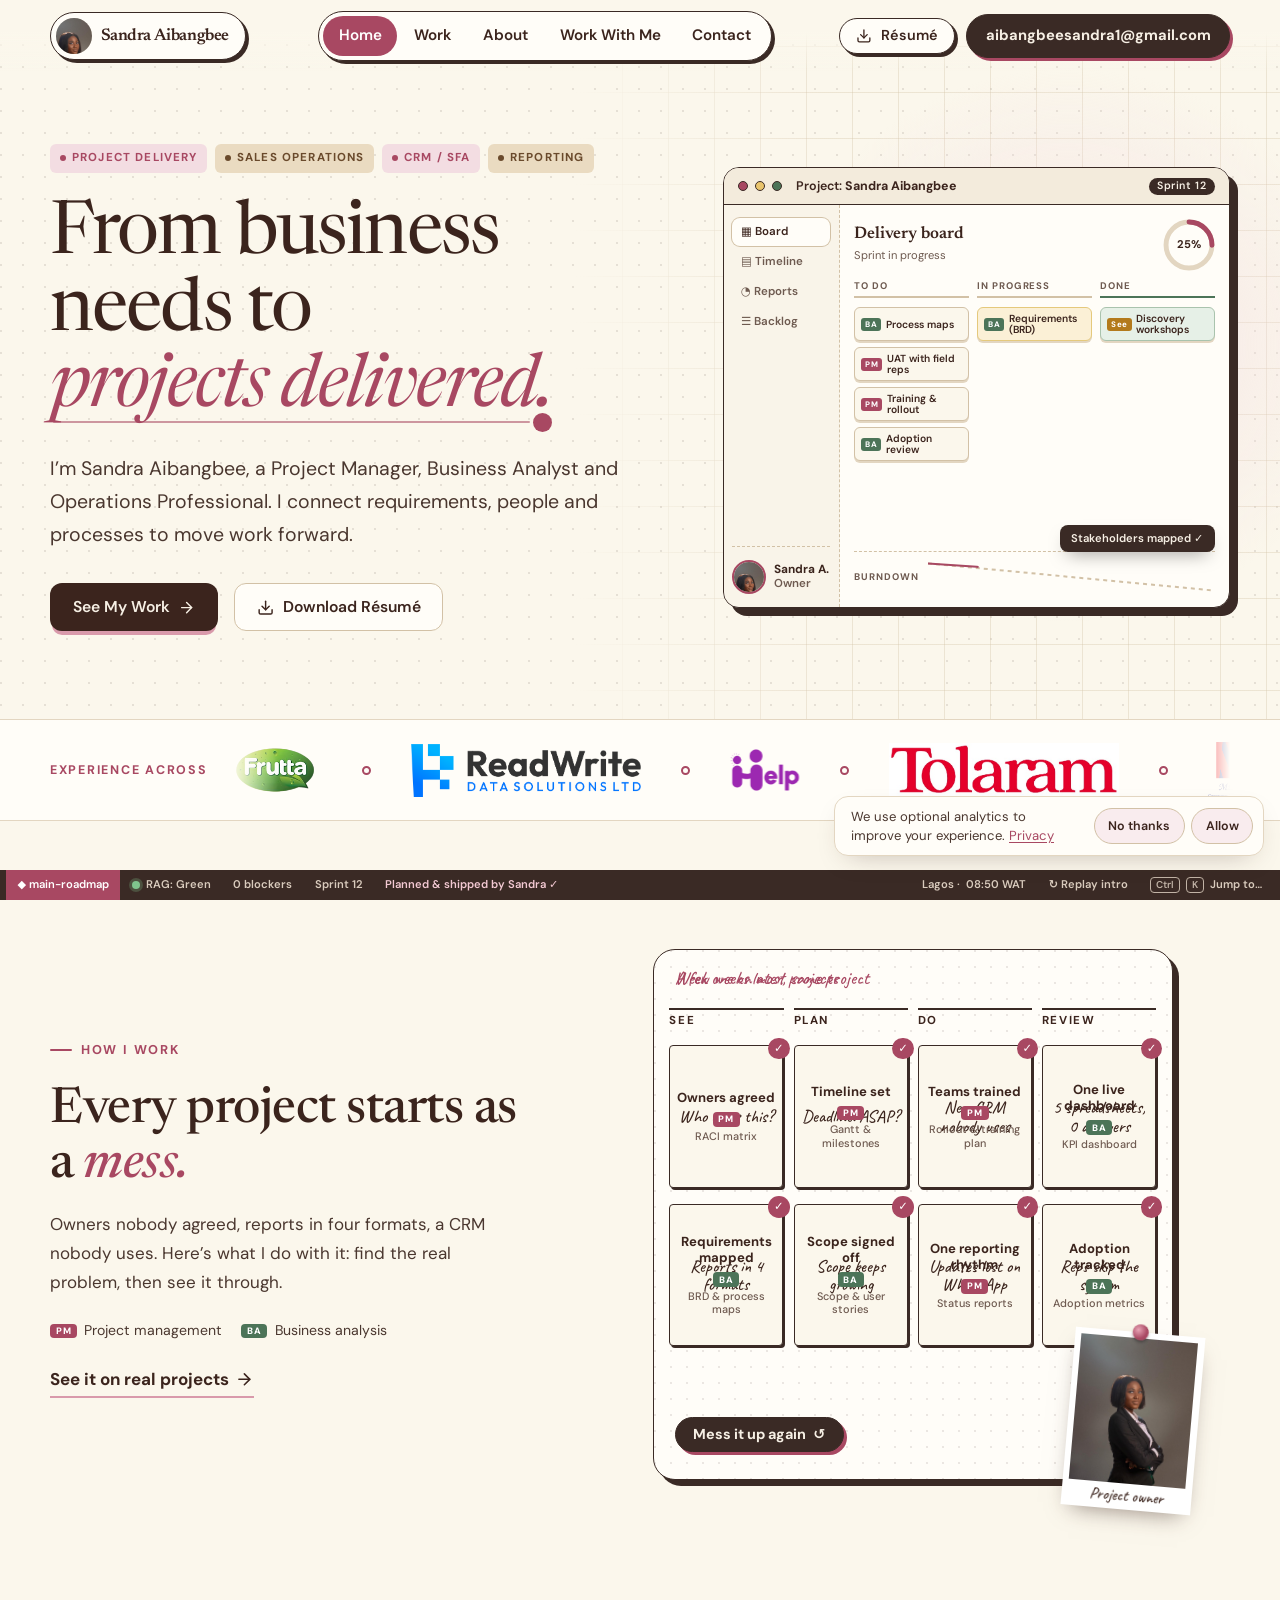
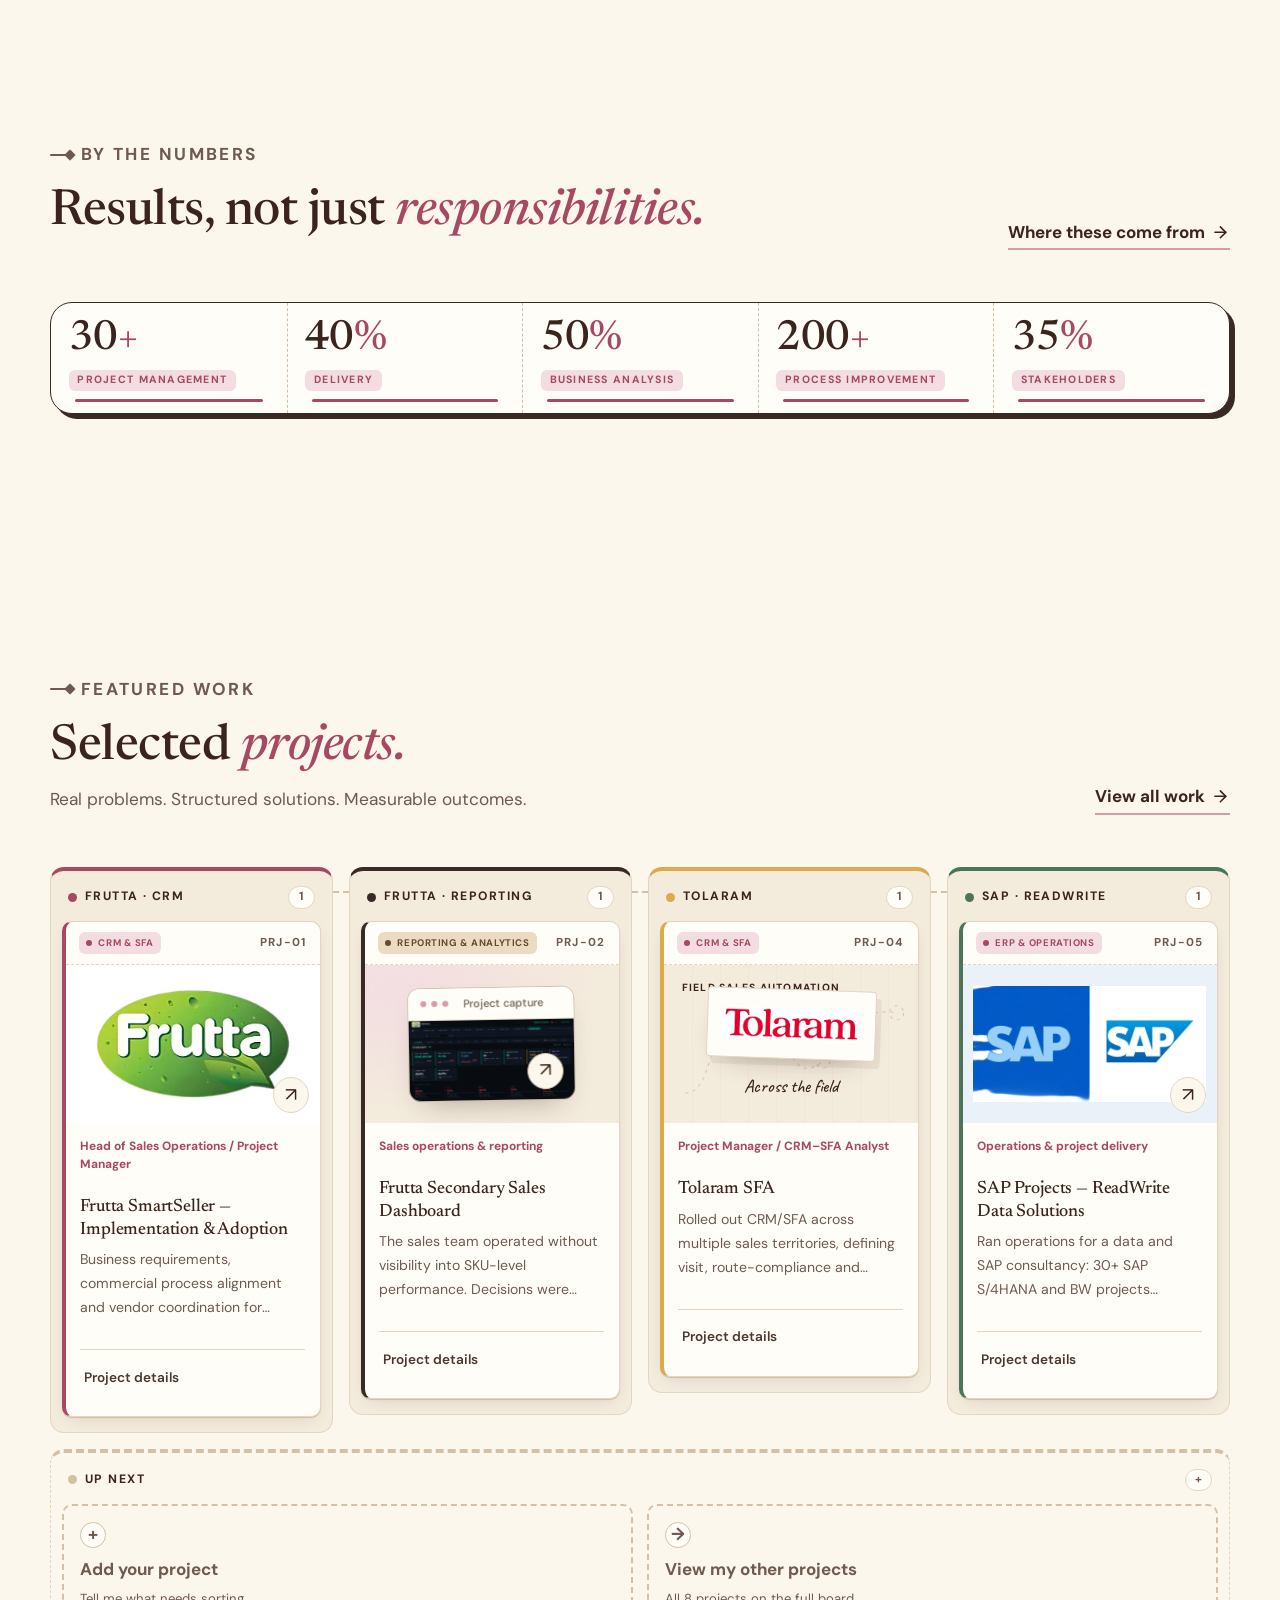
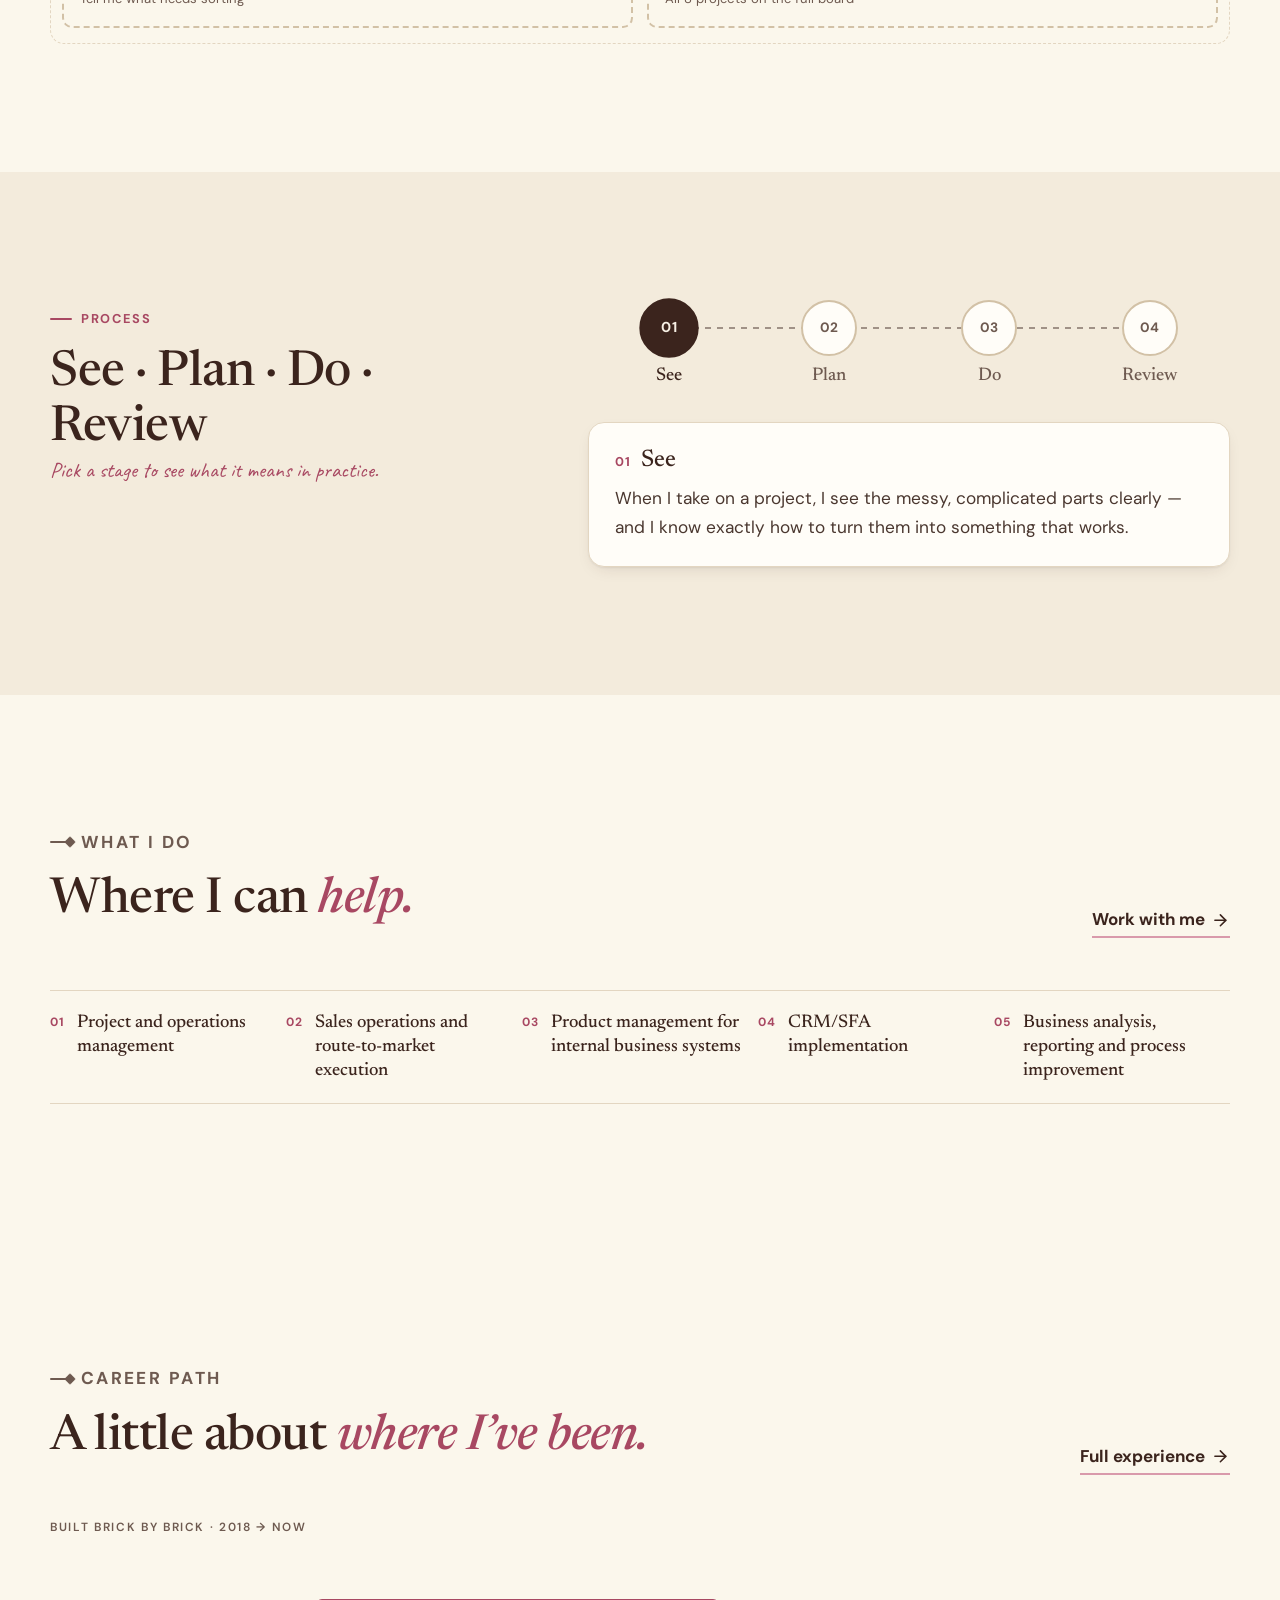
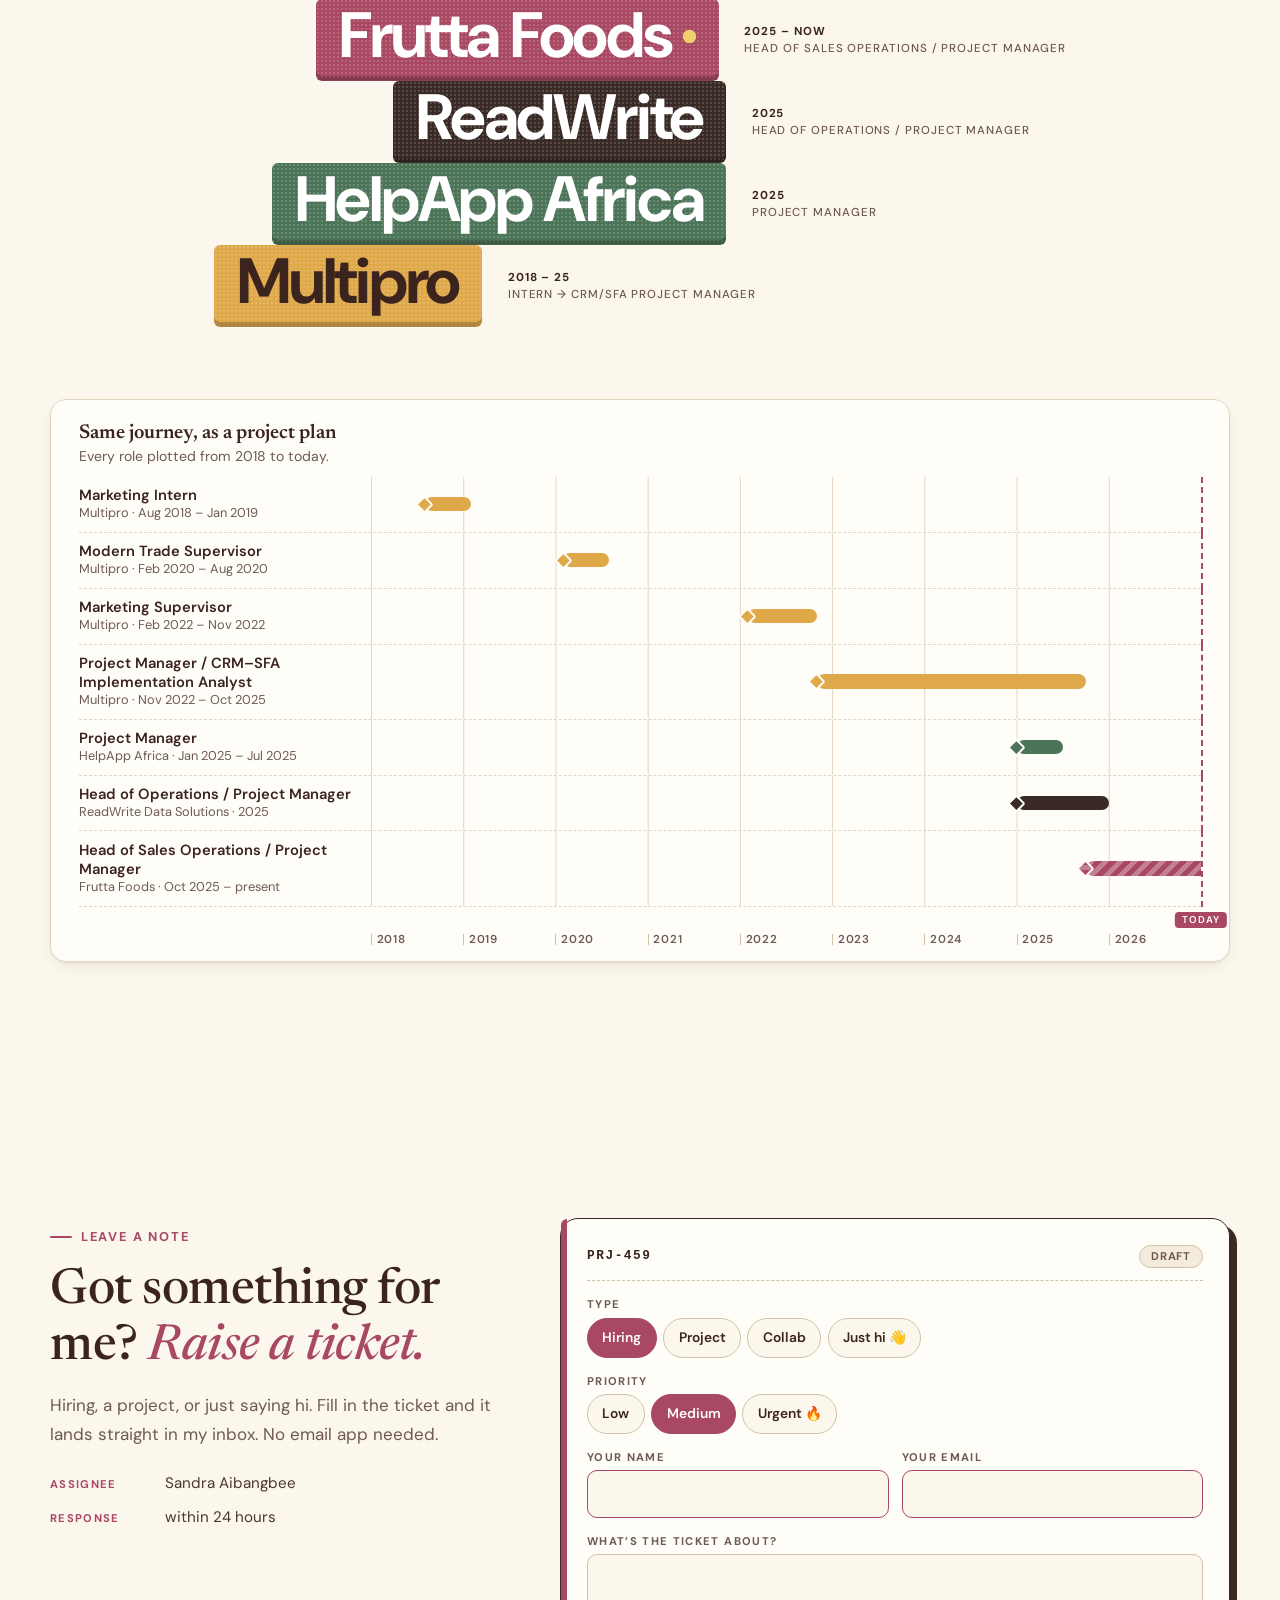
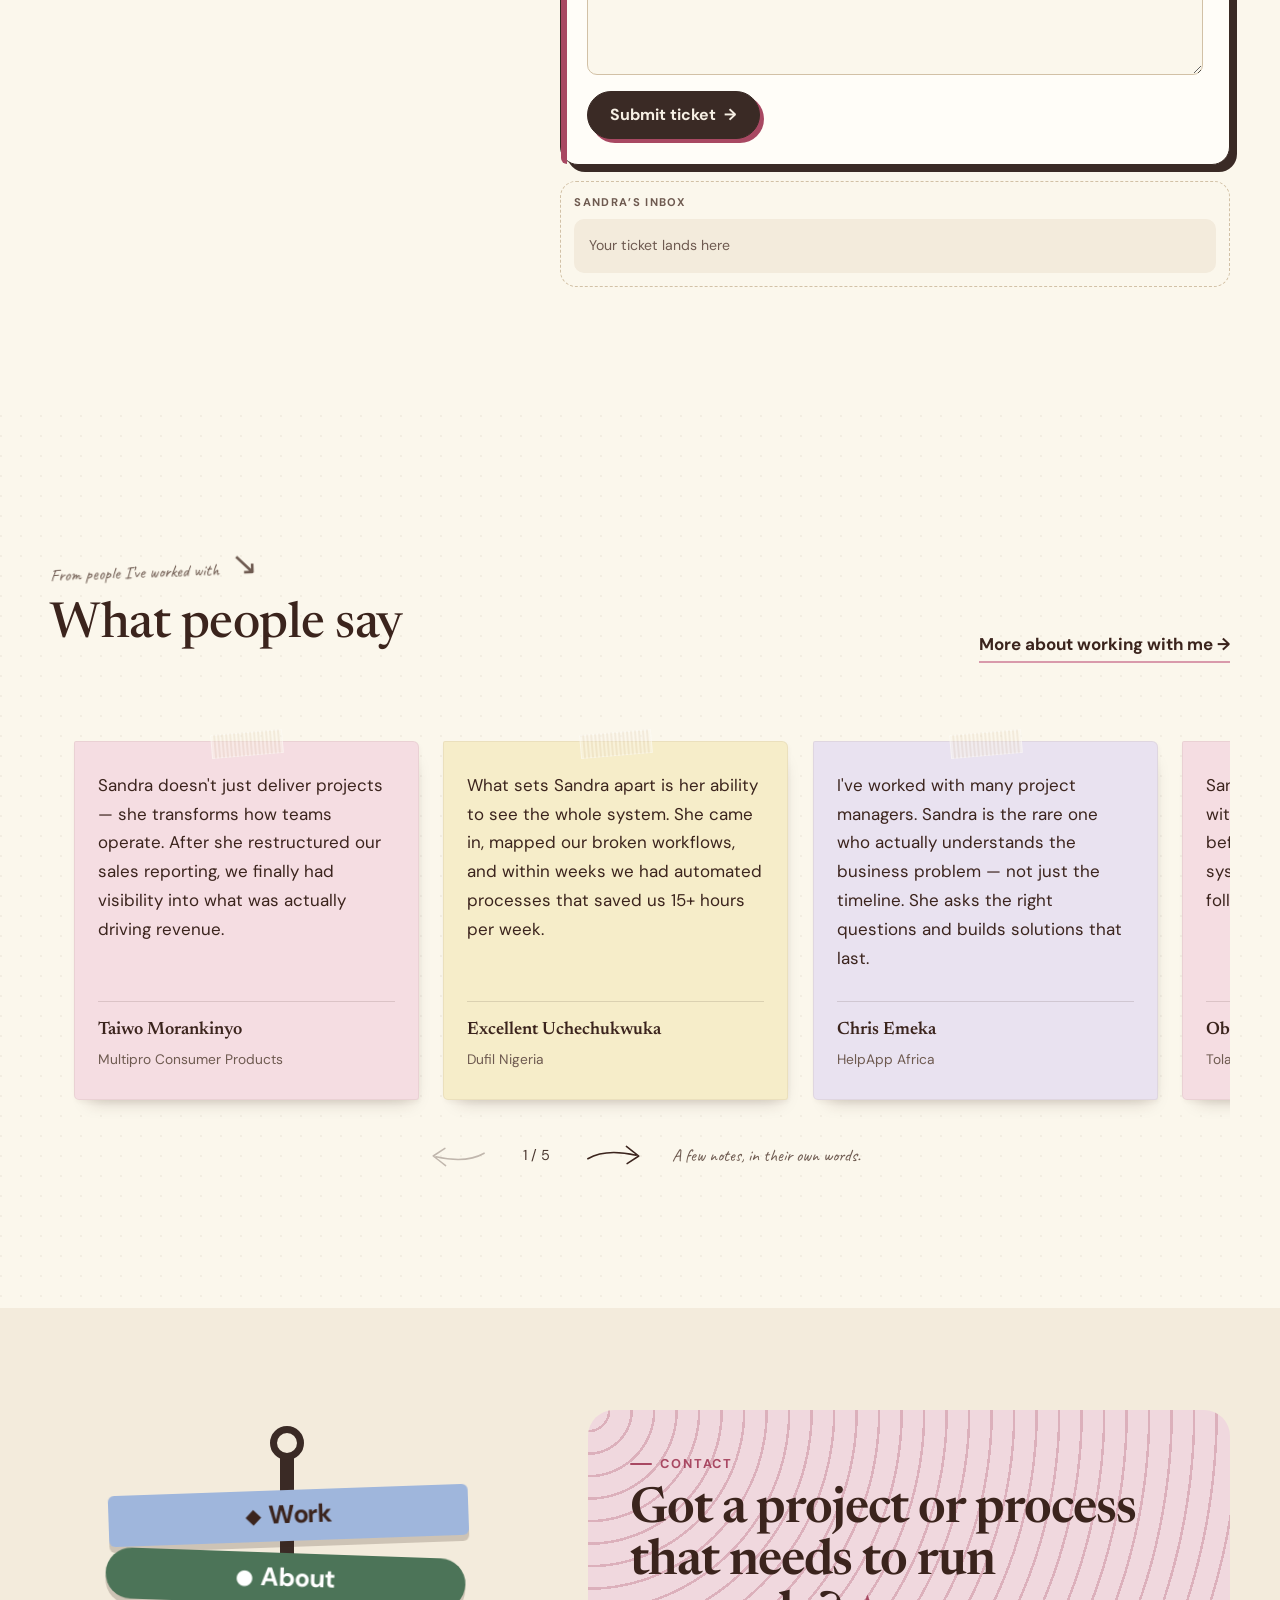
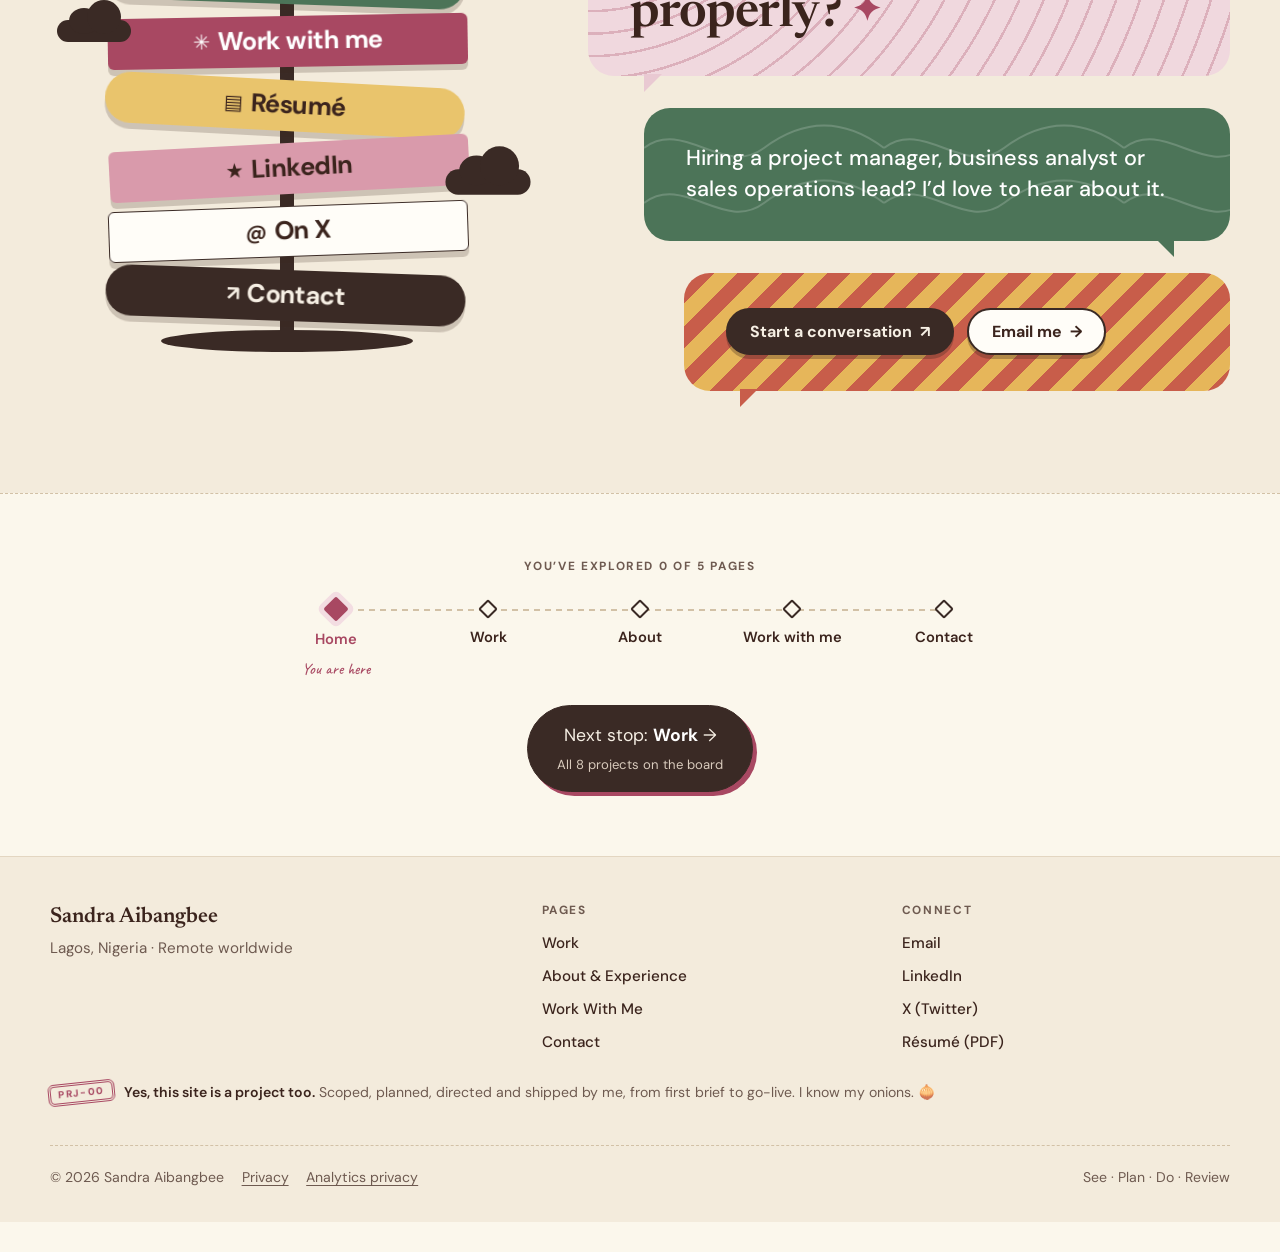
==== index.html @ fea77d85 "Connect About toolbox skills to relevant project examples" ====
<!doctype html>
<html lang="en">
<head>
  <meta charset="utf-8">
  <meta name="viewport" content="width=device-width, initial-scale=1">
  <title>Sandra Aibangbee | Project Manager, Sales Operations &amp; Business Analyst</title>
  <meta name="description" content="Sandra Aibangbee is a Lagos-based project manager and business analyst delivering CRM/SFA rollouts, sales operations, reporting and process improvement.">
  <meta name="author" content="Sandra Aibangbee">
  <meta name="theme-color" content="#fbf7ec">
  <meta property="og:type" content="website">
  <meta property="og:title" content="Sandra Aibangbee | Project Manager, Sales Operations &amp; Business Analyst">
  <meta name="twitter:card" content="summary_large_image">
  <meta name="twitter:creator" content="@i_am_san_dra">
  <meta property="og:description" content="Sandra Aibangbee is a Lagos-based project manager and business analyst delivering CRM/SFA rollouts, sales operations, reporting and process improvement.">
  <meta property="og:url" content="https://sandraaibangbee.com/">
  <meta property="og:site_name" content="Sandra Aibangbee">
  <meta property="og:locale" content="en_GB">
  <meta property="og:image" content="https://sandraaibangbee.com/assets/images/share/sandra-aibangbee.jpg">
  <meta property="og:image:width" content="1200">
  <meta property="og:image:height" content="630">
  <meta property="og:image:alt" content="Sandra Aibangbee, Project Manager and Business Analyst">
  <link rel="canonical" href="https://sandraaibangbee.com/">
  <link rel="image_src" href="/assets/images/share/sandra-aibangbee.jpg">

  <link rel="icon" href="/favicon.svg" type="image/svg+xml">
  <link rel="icon" href="/favicon-48.png" sizes="48x48" type="image/png">
  <link rel="apple-touch-icon" href="/apple-touch-icon.png">
  <link rel="preconnect" href="https://fonts.googleapis.com">
  <link rel="preconnect" href="https://fonts.gstatic.com" crossorigin>
  
  <link rel="preload" as="style" href="https://fonts.googleapis.com/css2?family=Caveat:wght@500&family=DM+Sans:opsz,wght@9..40,400;9..40,500;9..40,600;9..40,700&family=Newsreader:ital,opsz,wght@0,6..72,400;0,6..72,500;0,6..72,600;1,6..72,400&display=swap" onload="this.onload=null;this.rel='stylesheet'">
  <noscript><link rel="stylesheet" href="https://fonts.googleapis.com/css2?family=Caveat:wght@500&family=DM+Sans:opsz,wght@9..40,400;9..40,500;9..40,600;9..40,700&family=Newsreader:ital,opsz,wght@0,6..72,400;0,6..72,500;0,6..72,600;1,6..72,400&display=swap"></noscript>
  <link rel="stylesheet" href="/css/styles.css?v=8e49d9606c">
  <link rel="preload" as="image" href="/assets/images/sandra-hero.jpg">

  <script>
    (function () {
      var root = document.documentElement;
      root.classList.add('js');
      // If main.js never runs, drop .js so all content and the plain nav stay visible.
      setTimeout(function () {
        if (!root.classList.contains('ready')) root.classList.remove('js');
      }, 2500);

      // Opening intro: plays every time Home loads, except Back/Forward navigation,
      // deep links (#section), reduced motion and ?review. ?intro always plays it.
      // The animation is pure CSS (5s, hides itself); this only decides whether to show it
      // and guarantees removal. It never waits for fonts, images or main.js,
      // never moves focus and never locks scrolling.
      try {
        var nav = performance.getEntriesByType && performance.getEntriesByType('navigation')[0];
        var backForward = nav && nav.type === 'back_forward';
        var forced = /(^|[?&])intro(=|&|$)/.test(location.search);
        var reduce = window.matchMedia && window.matchMedia('(prefers-reduced-motion: reduce)').matches;
        if (!forced && (backForward || reduce || location.hash || /(^|[?&])review/.test(location.search))) return;

        // .splash shows the overlay; .intro holds the hero's entrance until the overlay starts fading.
        root.classList.add('splash', 'intro');
        var release = setTimeout(function () { root.classList.remove('intro'); }, 4500);
        var end = function () {
          clearTimeout(release);
          root.classList.remove('splash', 'intro');
          document.removeEventListener('click', onClick);
          document.removeEventListener('keydown', onKey);
        };
        var onClick = function (e) {
          if (e.target.closest && e.target.closest('[data-skip-intro]')) end();
        };
        var onKey = function (e) { if (e.key === 'Escape') end(); };
        document.addEventListener('click', onClick);
        document.addEventListener('keydown', onKey);
        setTimeout(end, 5300);   // hard stop, even if the CSS animation never ran
      } catch (err) {
        // Storage blocked or any other error: no intro, homepage as normal.
        root.classList.remove('splash', 'intro');
      }
    })();
  </script>
  <script src="/js/main.js?v=ee9f31d1f4" defer></script>
  <script type="application/ld+json">{"@context":"https://schema.org","@graph":[{"@type":"WebSite","@id":"https://sandraaibangbee.com/#website","url":"https://sandraaibangbee.com/","name":"Sandra Aibangbee","inLanguage":"en","publisher":{"@id":"https://sandraaibangbee.com/#person"}},{"@type":"Person","@id":"https://sandraaibangbee.com/#person","name":"Sandra Aibangbee","url":"https://sandraaibangbee.com/","image":"https://sandraaibangbee.com/assets/images/sandra-hero.jpg","jobTitle":"Head of Sales Operations / Project Manager","worksFor":{"@type":"Organization","name":"Frutta Foods"},"address":{"@type":"PostalAddress","addressLocality":"Lagos","addressCountry":"NG"},"email":"mailto:aibangbeesandra1@gmail.com","sameAs":["https://www.linkedin.com/in/sandraaibangbee","https://x.com/i_am_san_dra"],"knowsAbout":["Project management","Business analysis","Sales operations","Revenue operations","CRM implementation","Sales force automation","Route-to-market execution","Business process improvement","Digital transformation","Data analytics and reporting","SAP Business One","Stakeholder management","FMCG commercial operations"],"alumniOf":[{"@type":"CollegeOrUniversity","name":"National Open University of Nigeria"},{"@type":"EducationalOrganization","name":"Lagos Business School"},{"@type":"CollegeOrUniversity","name":"Ambrose Alli University"}],"hasCredential":[{"@type":"EducationalOccupationalCredential","name":"PMI Professional in Business Analysis (PMI-PBA)","credentialCategory":"certification","recognizedBy":{"@type":"Organization","name":"Project Management Institute"}},{"@type":"EducationalOccupationalCredential","name":"PGD in Project Management","credentialCategory":"certificate","recognizedBy":{"@type":"Organization","name":"Chartered Institute of Project Management"}},{"@type":"EducationalOccupationalCredential","name":"SAP Certified Associate Project Manager","credentialCategory":"certification","recognizedBy":{"@type":"Organization","name":"Chartered Institute of Project Management"}}]},{"@id":"https://sandraaibangbee.com/#webpage","url":"https://sandraaibangbee.com/","name":"Sandra Aibangbee | Project Manager, Sales Operations & Business Analyst","description":"Sandra Aibangbee is a Lagos-based project manager and business analyst delivering CRM/SFA rollouts, sales operations, reporting and process improvement.","isPartOf":{"@id":"https://sandraaibangbee.com/#website"},"inLanguage":"en","@type":"WebPage","about":{"@id":"https://sandraaibangbee.com/#person"},"mainEntity":{"@id":"https://sandraaibangbee.com/#person"}}]}</script>
<link rel="stylesheet" href="/css/analytics.css?v=5dab698b31">
<script defer src="/js/analytics.js?v=8cc0d5514f"></script>
</head>

<body>
  <svg xmlns="http://www.w3.org/2000/svg" style="display:none" aria-hidden="true">
    <symbol id="i-arrow-right" viewBox="0 0 24 24"><path d="M5 12h14"/><path d="m12 5 7 7-7 7"/></symbol>
    <symbol id="i-download" viewBox="0 0 24 24"><path d="M21 15v4a2 2 0 0 1-2 2H5a2 2 0 0 1-2-2v-4"/><path d="m7 10 5 5 5-5"/><path d="M12 15V3"/></symbol>
    <symbol id="i-menu" viewBox="0 0 24 24"><path d="M4 7h16"/><path d="M4 12h16"/><path d="M4 17h16"/></symbol>
    <symbol id="i-close" viewBox="0 0 24 24"><path d="M18 6 6 18"/><path d="m6 6 12 12"/></symbol>
    <symbol id="i-mail" viewBox="0 0 24 24"><rect width="20" height="16" x="2" y="4" rx="2"/><path d="m22 7-8.97 5.7a1.94 1.94 0 0 1-2.06 0L2 7"/></symbol>
    <symbol id="i-linkedin" viewBox="0 0 24 24"><path d="M16 8a6 6 0 0 1 6 6v7h-4v-7a2 2 0 0 0-4 0v7h-4v-7a6 6 0 0 1 6-6z"/><rect width="4" height="12" x="2" y="9"/><circle cx="4" cy="4" r="2"/></symbol>
    <symbol id="i-copy" viewBox="0 0 24 24"><rect width="13" height="13" x="9" y="9" rx="2"/><path d="M5 15H4a2 2 0 0 1-2-2V4a2 2 0 0 1 2-2h9a2 2 0 0 1 2 2v1"/></symbol>
    <symbol id="i-check" viewBox="0 0 24 24"><path d="M20 6 9 17l-5-5"/></symbol>
    <symbol id="i-pause" viewBox="0 0 24 24"><rect width="4" height="16" x="6" y="4" rx="1"/><rect width="4" height="16" x="14" y="4" rx="1"/></symbol>
    <symbol id="i-play" viewBox="0 0 24 24"><path d="m6 4 14 8-14 8z"/></symbol>
    <symbol id="i-layers" viewBox="0 0 24 24"><path d="m12 2 10 5-10 5L2 7z"/><path d="m2 17 10 5 10-5"/><path d="m2 12 10 5 10-5"/></symbol>
    <symbol id="i-route" viewBox="0 0 24 24"><circle cx="6" cy="19" r="3"/><path d="M9 19h8.5a3.5 3.5 0 0 0 0-7h-11a3.5 3.5 0 0 1 0-7H15"/><circle cx="18" cy="5" r="3"/></symbol>
    <symbol id="i-chart" viewBox="0 0 24 24"><path d="M3 3v18h18"/><path d="M7 16v-4"/><path d="M12 16V8"/><path d="M17 16v-7"/></symbol>
  </svg>

  
  <div class="intro-screen" hidden>
    <span class="intro-half intro-half--l dotgrid" aria-hidden="true"></span><span class="intro-half intro-half--r dotgrid" aria-hidden="true"></span>
    <div class="intro-stage" aria-hidden="true">
      <div class="intro-desk">
        <span class="art art--brd" style="--x:-225%;--y:-55%;--r:-9deg;--i:0"><b>BRD</b><i></i><i></i><i class="s"></i></span>
        <span class="art art--gantt" style="--x:225%;--y:-60%;--r:7deg;--i:1"><b>Gantt</b><i style="--w:60%"></i><i style="--w:40%;--o:30%"></i><i style="--w:50%;--o:45%"></i></span>
        <span class="art art--raci" style="--x:-215%;--y:62%;--r:6deg;--i:2"><b>RACI</b><em>R</em><em>A</em><em>C</em><em>I</em></span>
        <span class="art art--kpi" style="--x:220%;--y:66%;--r:-6deg;--i:3"><b>KPI</b><svg viewBox="0 0 60 26"><path d="M2 22 L16 15 L28 18 L42 7 L58 3"/></svg></span>
        <span class="art art--note" style="--x:0%;--y:-390%;--r:-4deg;--i:4">Clarity before execution</span>
        <div class="intro-portrait">
          <svg class="intro-ring" viewBox="0 0 120 120"><circle cx="60" cy="60" r="56"/><circle class="intro-ring-fill" cx="60" cy="60" r="56"/></svg>
          <img src="/assets/images/sandra-hero.jpg" alt="" width="864" height="1080" decoding="async" fetchpriority="high">
          <span class="intro-pct"></span>
          <span class="intro-stamp">Delivered</span>
          <span class="intro-burst"><i style="--a:0deg"></i><i style="--a:36deg"></i><i style="--a:72deg"></i><i style="--a:108deg"></i><i style="--a:144deg"></i><i style="--a:180deg"></i><i style="--a:216deg"></i><i style="--a:252deg"></i><i style="--a:288deg"></i><i style="--a:324deg"></i></span>
        </div>
      </div>
      <p class="intro-name"><span>Sandra</span> <span>Aibangbee</span></p>
      <p class="intro-role">Project Manager · Business Analyst</p>
      <div class="intro-track">
        <span class="intro-line"></span>
        <ol class="intro-steps">
          <li><span class="dot"></span><span class="step">See</span><span class="deliv">Discovery</span></li>
          <li><span class="dot"></span><span class="step">Plan</span><span class="deliv">BRD signed</span></li>
          <li><span class="dot"></span><span class="step">Do</span><span class="deliv">Rollout</span></li>
          <li><span class="dot"></span><span class="step">Review</span><span class="deliv">KPIs met</span></li>
        </ol>
      </div>
      <p class="intro-tagline">From business needs to <em>projects delivered.</em></p>
    </div>
    <button class="intro-skip" type="button" data-skip-intro>Skip intro</button>
  </div>

  <a class="skip-link" href="#main">Skip to content</a>

  <header class="site-header">
    <div class="container header-inner">
      <a class="brand" href="/" aria-label="Sandra Aibangbee — home">
        <img class="brand-photo" src="/assets/images/sandra-hero.jpg" alt="" width="36" height="36" decoding="async"><span class="brand-text"><span class="brand-name">Sandra Aibangbee</span></span>
      </a>
      <button class="nav-toggle" type="button" aria-expanded="false" aria-controls="site-nav">
        <svg class="icon icon-open" aria-hidden="true"><use href="#i-menu"/></svg>
        <svg class="icon icon-close" aria-hidden="true"><use href="#i-close"/></svg>
        <span class="visually-hidden">Menu</span>
      </button>
      <nav class="site-nav" id="site-nav" aria-label="Primary">
        <ul class="nav-list">
          <li><a href="/" aria-current="page">Home</a></li>
          <li><a href="/work/">Work</a></li>
          <li><a href="/about/">About</a></li>
          <li><a href="/work-with-me/">Work With Me</a></li>
          <li><a href="/contact/">Contact</a></li>
        </ul>
        <a class="btn btn-primary btn-sm nav-cta" href="/assets/Sandra-Aibangbee-Resume.pdf" download="Sandra-Aibangbee-Resume.pdf">
          <svg class="icon" aria-hidden="true"><use href="#i-download"/></svg> Résumé <span class="visually-hidden">(PDF download)</span>
        </a>
        <a class="nav-email" href="mailto:aibangbeesandra1@gmail.com"><span class="nav-email-full">aibangbeesandra1@gmail.com</span><span class="nav-email-short">Email me</span></a>
      </nav>
    </div>
  </header>

  <div class="delivery-bar" data-delivery-bar aria-hidden="true"><div class="delivery-bar-fill"></div><div class="delivery-bar-marks"></div><span class="delivery-bar-label">0% delivered</span></div>
  <main id="main">
    
    <section class="hero dotgrid" aria-labelledby="hero-heading">
      <div class="container hero-grid">
        <div>
          <ul class="focus-list hero-anim" style="--d:0ms" aria-label="Focus areas">
            <li class="tag">Project delivery</li>
            <li class="tag tag--sand">Sales operations</li>
            <li class="tag">CRM / SFA</li>
            <li class="tag tag--sand">Reporting</li>
          </ul>
          <h1 id="hero-heading" class="hero-title hero-anim" style="--d:80ms">
            From business needs to <span class="em-link">projects delivered.</span>
          </h1>
          <p class="lead hero-lede hero-anim" style="--d:160ms">I’m Sandra Aibangbee, a Project Manager, Business Analyst and Operations Professional. I connect requirements, people and processes to move work forward.</p>
          <div class="btn-row hero-anim" style="--d:240ms">
            <a class="btn btn-primary" href="/work/">See My Work <svg class="icon" aria-hidden="true"><use href="#i-arrow-right"/></svg></a>
            <a class="btn btn-ghost" href="/assets/Sandra-Aibangbee-Resume.pdf" download="Sandra-Aibangbee-Resume.pdf">
              <svg class="icon" aria-hidden="true"><use href="#i-download"/></svg> Download Résumé <span class="visually-hidden">(PDF)</span>
            </a>
          </div>
        </div>

        <div class="pm-app hero-anim is-done" style="--d:120ms" data-pm-app>
          <div class="pm-titlebar" aria-hidden="true"><i></i><i></i><i></i><span class="pm-title">Project: <b>Sandra Aibangbee</b></span><span class="pm-sprint">Sprint 12</span></div>
          <div class="pm-body" aria-hidden="true">
            <nav class="pm-side"><span class="is-on">▦ Board</span><span>▤ Timeline</span><span>◔ Reports</span><span>☰ Backlog</span>
              <span class="pm-owner"><img width="864" height="1080" decoding="async" src="/assets/images/sandra-hero.jpg" alt="" fetchpriority="high"><span><b>Sandra A.</b>Owner</span></span>
            </nav>
            <div class="pm-main">
              <div class="pm-head"><p><b>Delivery board</b><span data-pm-status>All tasks delivered</span></p>
                <div class="pm-ring"><svg viewBox="0 0 36 36"><circle cx="18" cy="18" r="15.9"/><circle class="pm-ring-fill" cx="18" cy="18" r="15.9"/></svg><span data-pm-pct>100%</span></div>
              </div>
              <div class="pm-cols"><span>To do</span><span>In progress</span><span>Done</span></div>
              <div class="pm-board">
                <div class="pm-card" data-pm-card style="--col:2;--row:0"><i class="pm-tag pm-tag--see">See</i>Discovery workshops</div>
                <div class="pm-card" data-pm-card style="--col:2;--row:1"><i class="pm-tag pm-tag--ba">BA</i>Requirements (BRD)</div>
                <div class="pm-card" data-pm-card style="--col:2;--row:2"><i class="pm-tag pm-tag--ba">BA</i>Process maps</div>
                <div class="pm-card" data-pm-card style="--col:2;--row:3"><i class="pm-tag pm-tag--pm">PM</i>UAT with field reps</div>
                <div class="pm-card" data-pm-card style="--col:2;--row:4"><i class="pm-tag pm-tag--pm">PM</i>Training & rollout</div>
                <div class="pm-card" data-pm-card style="--col:2;--row:5"><i class="pm-tag pm-tag--ba">BA</i>Adoption review</div>
              </div>
              <div class="pm-burn"><span>Burndown</span><svg viewBox="0 0 200 40" preserveAspectRatio="none"><path class="pm-burn-ideal" d="M0 4 L200 36"/><path class="pm-burn-line" pathLength="100" d="M0 4 L34 8 L67 15 L100 19 L134 27 L167 31 L200 36"/></svg></div>
            </div>
          </div>
          <div class="pm-toasts" aria-hidden="true" data-pm-toasts></div>
          <div class="pm-stamp" aria-hidden="true">Delivered</div>
          <button class="pm-rerun" type="button" data-pm-rerun>↻ Re-run project</button>
          <p class="visually-hidden">An illustrated project board showing six tasks, from discovery workshops and requirements to UAT, rollout and adoption review, moving from to do to done.</p>
        </div>
      </div>
    </section>

    
    <section class="strip" data-marquee aria-label="Organisations Sandra has worked with">
      <div class="container strip-inner">
        <h2 class="strip-label" id="strip-label">Experience across</h2><p class="visually-hidden" id="strip-motion-note">Focus this strip or hover over it to pause movement. Reduced-motion preferences show a static list.</p>
        <div class="marquee" role="group" tabindex="0" aria-labelledby="strip-label" aria-describedby="strip-motion-note">
          <div class="marquee-track">
            <ul class="marquee-list" aria-labelledby="strip-label">
              <li><img width="360" height="214" class="organisation-logo" src="/assets/images/logos/frutta-foods.png" alt="Frutta Foods logo" loading="eager" decoding="async"></li>
              <li><img width="1370" height="315" class="organisation-logo" src="/assets/images/logos/readwrite-data-solutions.png" alt="ReadWrite Data Solutions logo" loading="eager" decoding="async"></li>
              <li><img width="97" height="77" class="organisation-logo" src="/assets/images/logos/helpapp-africa.svg" alt="HelpApp Africa logo" loading="eager" decoding="async"></li>
              <li><img width="687" height="161" class="organisation-logo" src="/assets/images/logos/tolaram.png" alt="Tolaram logo" loading="eager" decoding="async"></li>
              <li><img width="225" height="221" class="organisation-logo" src="/assets/images/logos/multipro.png" alt="Multipro Consumer Products Limited logo" loading="eager" decoding="async"></li>
              <li><img width="200" height="75" class="organisation-logo" src="/assets/images/logos/girl-power-foundation.png" alt="Girl Power Foundation logo" loading="eager" decoding="async"></li>
              <li class="brand-femme"><img width="452" height="678" class="organisation-logo" src="/assets/images/logos/femme-pwr.png" alt="" loading="eager" decoding="async"><span>Femme PWR</span></li>
              <li class="logo-plaque"><img width="279" height="66" class="organisation-logo" src="/assets/images/logos/junior-achievement-nigeria.svg" alt="Junior Achievement Nigeria logo" loading="eager" decoding="async"></li>
            </ul>
            <ul class="marquee-list" aria-hidden="true">
              <li><img width="360" height="214" class="organisation-logo" src="/assets/images/logos/frutta-foods.png" alt="Frutta Foods logo" loading="eager" decoding="async"></li>
              <li><img width="1370" height="315" class="organisation-logo" src="/assets/images/logos/readwrite-data-solutions.png" alt="ReadWrite Data Solutions logo" loading="eager" decoding="async"></li>
              <li><img width="97" height="77" class="organisation-logo" src="/assets/images/logos/helpapp-africa.svg" alt="HelpApp Africa logo" loading="eager" decoding="async"></li>
              <li><img width="687" height="161" class="organisation-logo" src="/assets/images/logos/tolaram.png" alt="Tolaram logo" loading="eager" decoding="async"></li>
              <li><img width="225" height="221" class="organisation-logo" src="/assets/images/logos/multipro.png" alt="Multipro Consumer Products Limited logo" loading="eager" decoding="async"></li>
              <li><img width="200" height="75" class="organisation-logo" src="/assets/images/logos/girl-power-foundation.png" alt="Girl Power Foundation logo" loading="eager" decoding="async"></li>
              <li class="brand-femme"><img width="452" height="678" class="organisation-logo" src="/assets/images/logos/femme-pwr.png" alt="" loading="eager" decoding="async"><span>Femme PWR</span></li>
              <li class="logo-plaque"><img width="279" height="66" class="organisation-logo" src="/assets/images/logos/junior-achievement-nigeria.svg" alt="Junior Achievement Nigeria logo" loading="eager" decoding="async"></li>
            </ul>
          </div>
        </div>
      </div>
    </section>

    
    <section class="section mess-section" aria-labelledby="mess-heading">
      <div class="container mess-grid">
        <div class="reveal">
          <p class="kicker">How I work</p>
          <h2 id="mess-heading">Every project starts as a <em class="h-em">mess.</em></h2>
          <p>Owners nobody agreed, reports in four formats, a CRM nobody uses. Here’s what I do with it: find the real problem, then see it through.</p>
          <p class="pmba-key"><span><i class="pmba pmba--pm">PM</i>Project management</span><span><i class="pmba pmba--ba">BA</i>Business analysis</span></p>
          <a class="text-link" href="/work/">See it on real projects <svg class="icon" aria-hidden="true"><use href="#i-arrow-right"/></svg></a>
        </div>
        <div class="mess-board is-sorted" data-mess-board>
          <p class="mess-label" aria-hidden="true"><span class="mess-label-before">Week one on most projects</span><span class="mess-label-after">A few weeks later, same project</span></p>
          <ol class="mess-cols" aria-hidden="true"><li>See</li><li>Plan</li><li>Do</li><li>Review</li></ol>
          <ul class="mess-notes" aria-hidden="true">
            <li class="mess-note mess-note--yellow" style="--i:0;--mx:4%;--my:16%;--mr:-8deg;--c:0;--r:0"><span class="note-before">Who owns this?</span><span class="note-after"><b>Owners agreed</b><small class="note-tool"><i class="pmba pmba--pm">PM</i>RACI matrix</small></span></li>
            <li class="mess-note mess-note--pink" style="--i:1;--mx:54%;--my:13%;--mr:6deg;--c:0;--r:1"><span class="note-before">Reports in 4 formats</span><span class="note-after"><b>Requirements mapped</b><small class="note-tool"><i class="pmba pmba--ba">BA</i>BRD &amp; process maps</small></span></li>
            <li class="mess-note mess-note--blue" style="--i:2;--mx:30%;--my:38%;--mr:-4deg;--c:1;--r:0"><span class="note-before">Deadline: ASAP?</span><span class="note-after"><b>Timeline set</b><small class="note-tool"><i class="pmba pmba--pm">PM</i>Gantt &amp; milestones</small></span></li>
            <li class="mess-note mess-note--green" style="--i:3;--mx:70%;--my:37%;--mr:9deg;--c:1;--r:1"><span class="note-before">Scope keeps growing</span><span class="note-after"><b>Scope signed off</b><small class="note-tool"><i class="pmba pmba--ba">BA</i>Scope &amp; user stories</small></span></li>
            <li class="mess-note mess-note--pink" style="--i:4;--mx:3%;--my:57%;--mr:5deg;--c:2;--r:0"><span class="note-before">New CRM nobody uses</span><span class="note-after"><b>Teams trained</b><small class="note-tool"><i class="pmba pmba--pm">PM</i>Rollout &amp; training plan</small></span></li>
            <li class="mess-note mess-note--yellow" style="--i:5;--mx:37%;--my:62%;--mr:-7deg;--c:2;--r:1"><span class="note-before">Updates lost on WhatsApp</span><span class="note-after"><b>One reporting rhythm</b><small class="note-tool"><i class="pmba pmba--pm">PM</i>Status reports</small></span></li>
            <li class="mess-note mess-note--green" style="--i:6;--mx:29%;--my:12%;--mr:11deg;--c:3;--r:0"><span class="note-before">5 spreadsheets, 0 answers</span><span class="note-after"><b>One live dashboard</b><small class="note-tool"><i class="pmba pmba--ba">BA</i>KPI dashboard</small></span></li>
            <li class="mess-note mess-note--blue" style="--i:7;--mx:57%;--my:63%;--mr:-5deg;--c:3;--r:1"><span class="note-before">Reps skip the system</span><span class="note-after"><b>Adoption tracked</b><small class="note-tool"><i class="pmba pmba--ba">BA</i>Adoption metrics</small></span></li>
          </ul>
          <p class="visually-hidden">A project board. Before: who owns this?; reports in 4 formats; deadline: asap?; scope keeps growing; new crm nobody uses; updates lost on whatsapp; 5 spreadsheets, 0 answers; reps skip the system. After, sorted into See, Plan, Do and Review: owners agreed (PM: RACI matrix); requirements mapped (BA: BRD and process maps); timeline set (PM: Gantt and milestones); scope signed off (BA: Scope and user stories); teams trained (PM: Rollout and training plan); one reporting rhythm (PM: Status reports); one live dashboard (BA: KPI dashboard); adoption tracked (BA: Adoption metrics).</p>
          <figure class="mess-owner">
            <img width="864" height="1080" decoding="async" src="/assets/images/sandra-hero.jpg" alt="Portrait of Sandra Aibangbee in a dark blazer, arms folded" loading="lazy">
            <figcaption>Project owner</figcaption>
          </figure>
          <button class="mess-toggle" type="button" data-mess-toggle><span>Mess it up again</span> <span aria-hidden="true">↺</span></button>
        </div>
      </div>
    </section>

    
    <section class="section numbers-section" aria-labelledby="numbers-heading">
      <div class="container">
        <header class="section-head reveal">
          <div>
            <p class="kicker">By the numbers</p>
            <h2 id="numbers-heading">Results, not just <em class="h-em">responsibilities.</em></h2>
          </div>
          <a class="text-link" href="/about/#experience">Where these come from <svg class="icon" aria-hidden="true"><use href="#i-arrow-right"/></svg></a>
        </header>
        <ul class="numbers reveal" data-count-up>
          <li><span class="num"><span data-count="30">30</span><span class="num-suffix">+</span></span><span class="num-org">Project management</span></li>
          <li><span class="num"><span data-count="40">40</span><span class="num-suffix">%</span></span><span class="num-org">Delivery</span></li>
          <li><span class="num"><span data-count="50">50</span><span class="num-suffix">%</span></span><span class="num-org">Business analysis</span></li>
          <li><span class="num"><span data-count="200">200</span><span class="num-suffix">+</span></span><span class="num-org">Process improvement</span></li>
          <li><span class="num"><span data-count="35">35</span><span class="num-suffix">%</span></span><span class="num-org">Stakeholders</span></li>
        </ul>
      </div>
    </section>

    
    <section class="section section--files" aria-labelledby="work-heading">
      <div class="container">
        <header class="section-head reveal">
          <div>
            <p class="kicker">Featured work</p>
            <h2 id="work-heading">Selected <em class="h-em">projects.</em></h2>
            <p>Real problems. Structured solutions. Measurable outcomes.</p>
          </div>
          <a class="text-link" href="/work/">View all work <svg class="icon" aria-hidden="true"><use href="#i-arrow-right"/></svg></a>
        </header>

        <div class="kanban kanban--home" data-animate-once>
          <section class="kanban-col kanban-col--rose" aria-labelledby="col-home-frutta">
            <header class="kanban-head"><p class="kanban-title" id="col-home-frutta">Frutta · CRM</p><span class="kanban-count">1</span></header>
            <ul class="kanban-cards">
              <li class="project-card reveal" id="project-frutta-smart-seller" data-project="frutta-smart-seller" data-gallery>
              <div class="card-top"><span class="tag">CRM &amp; SFA</span><span class="card-num">01</span></div>
              <div class="card-media approved-project-cover approved-project-cover--frutta-smart-seller"><a class="approved-cover-image" href="/assets/images/frutta-logo.jpg" data-gallery-item data-alt="Frutta Foods logo" data-caption="Frutta Foods logo. SmartSeller application screens remain private." aria-label="Enlarge image: Frutta Foods logo"><img width="600" height="357" decoding="async" src="/assets/images/frutta-logo.jpg" alt="Frutta Foods logo" loading="lazy"><span class="cover-zoom" aria-hidden="true">↗</span></a></div>
              <div class="card-body"><p class="card-role">Head of Sales Operations / Project Manager</p>
                <h3>Frutta SmartSeller — Implementation &amp; Adoption</h3>
                <p>Business requirements, commercial process alignment and vendor coordination for Frutta Foods’ SmartSeller implementation, followed by rollout, training and adoption support.</p>
                
              <details class="showcase-details" data-project-reader="frutta-smart-seller" data-project-title="Getting a sales team to work from one system"><summary>Project details</summary><div class="project-details-source"><div class="project-reading-grid"><aside class="project-reader-aside"><div class="story-role"><p class="story-role-kicker">My role</p><p class="story-role-summary">Business requirements, vendor coordination and adoption</p><dl><div><dt>I owned</dt><dd><ul><li>Business requirements and commercial process alignment</li><li>Rollout, onboarding and training</li><li>Adoption follow-up with sales leaders</li></ul></dd></div><div><dt>I coordinated</dt><dd><ul><li>Implementation with the Autobridge team</li><li>Issue resolution during rollout</li></ul></dd></div><div><dt>Credit</dt><dd>Software development: Autobridge</dd></div></dl></div><dl class="project-reader-facts"><div><dt>Organisation</dt><dd>Frutta Foods</dd></div><div><dt>Focus</dt><dd>CRM &amp; SFA</dd></div></dl></aside><div class="project-reading-story"><p class="project-reader-overview">Frutta’s customer records, field activity and sales transactions lived in separate tools. SmartSeller was meant to bring them into one platform built around how Frutta actually sells. My part was making sure the requirements reflected the business, and that people could use what was delivered.</p><figure class="project-reader-figure story-figure"><a href="/assets/images/frutta-logo.jpg" target="_blank" rel="noopener noreferrer"><img width="600" height="357" decoding="async" src="/assets/images/frutta-logo.jpg" alt="Frutta Foods logo" loading="lazy"><span class="reader-image-action" aria-hidden="true">↗</span></a><figcaption>Frutta Foods logo. SmartSeller application screens remain private.</figcaption></figure><section class="project-reading-section"><h3>Why separate tools were not enough</h3><p>When customer records, field visits and sales transactions sit in different places, nobody works from the same picture. Managers, area sales managers and reps each see part of the story.</p><p>Frutta needed a shared platform that reflected its own route structure, pricing rules and reporting needs.</p></section><section class="project-reading-section"><h3>Writing down how Frutta sells</h3><p>I owned the business requirements and the commercial process alignment behind them. That meant defining how sales, customer visits, outlet coverage and performance should be captured and reviewed.</p><p>The point was simple: if the system recorded work the way the field actually does it, the reports built on top of it would mean something.</p></section><section class="project-reading-section story-callout"><h3>Who built what</h3><p>Autobridge developed the software. I connected Frutta’s commercial processes and requirements with their implementation team, so that what was built matched how the sales operation works.</p></section><section class="project-reading-section story-timeline"><h3>From requirements to daily use</h3><ol><li><b>Requirements</b><p>Sales, visits, outlet coverage and performance defined with the business.</p></li><li><b>Build</b><p>Autobridge implements; I coordinate with their team and resolve issues as they come up.</p></li><li><b>Rollout</b><p>Users onboarded and trained on their own workflows.</p></li><li><b>Adoption</b><p>Follow-up with sales leaders on daily recording discipline.</p></li></ol></section><section class="project-reading-section"><h3>Making it stick</h3><p>A sales system only helps if it is updated every day. After rollout, I followed up with sales leaders on recording discipline and kept an eye on how the platform was being used.</p></section><section class="project-reading-section story-takeaway"><h3>What was delivered</h3><p>A shared platform for distributor, rep and outlet operations, with requirements grounded in Frutta’s sales process and a rollout that included training and adoption follow-up. Application screens stay private, so this page shows the company logo only.</p></section><section class="project-reading-section story-more"><details><summary><h3>Platform and working methods</h3></summary><ul><li>SmartSeller CRM/SFA</li><li>Business requirements and commercial process alignment</li><li>Stakeholder coordination, training and adoption follow-up</li></ul></details></section></div></div><p class="reader-fallback-link"><a href="/work/frutta-smart-seller/">Open project overview page</a></p></div></details></div>
              </li>
            </ul>
          </section>
          <section class="kanban-col kanban-col--cocoa" aria-labelledby="col-home-frutta-reporting">
            <header class="kanban-head"><p class="kanban-title" id="col-home-frutta-reporting">Frutta · Reporting</p><span class="kanban-count">1</span></header>
            <ul class="kanban-cards">
              <li class="project-card reveal" id="project-frutta-secondary-sales-dashboard" data-project="frutta-secondary-sales-dashboard" data-gallery>
              <div class="card-top"><span class="tag tag--sand">Reporting &amp; analytics</span><span class="card-num">02</span></div>
              <div class="card-media project-visual"><a class="browser-frame" href="/assets/images/frutta-dashboard-overview.jpg" data-gallery-item data-alt="Frutta dashboard overview with reporting filters and regional summary" data-caption="Frutta dashboard overview with reporting filters and regional summary" aria-label="Enlarge image: Frutta dashboard overview with reporting filters and regional summary"><span class="browser-chrome" aria-hidden="true"><i></i><i></i><i></i><span>Project capture</span></span><img width="1440" height="700" decoding="async" src="/assets/images/frutta-dashboard-overview.jpg" alt="Frutta dashboard overview with reporting filters and regional summary" loading="lazy"><span class="cover-zoom" aria-hidden="true">↗</span></a><span class="ink-cue ink-cue--visual" aria-hidden="true"><span>Filters → a clearer view</span><svg viewBox="0 0 132 58" fill="none"><path class="ink-stroke" pathLength="1" d="M5 12 C28 2 46 7 57 24 S90 51 119 35 M106 33 Q118 35 124 32 L118 46"/></svg></span> </div>
              <div class="card-body"><p class="card-role">Sales operations &amp; reporting</p>
                <h3>Frutta Secondary Sales Dashboard</h3>
                <p>The sales team operated without visibility into SKU-level performance. Decisions were made on gut feel, not data — leading to stockouts on high-demand products and overstocking on slow movers.</p>
                
              <details class="showcase-details" data-project-reader="frutta-secondary-sales-dashboard" data-project-title="The questions the sales reports could not answer"><summary>Project details</summary><div class="project-details-source"><div class="project-reading-grid"><aside class="project-reader-aside"><div class="story-role"><p class="story-role-kicker">My role</p><p class="story-role-summary">Data structure, KPI definitions and the dashboard</p><dl><div><dt>I owned</dt><dd><ul><li>Mapping the data from field reports to management</li><li>Data model and KPI definitions</li><li>The dashboard views and filters</li></ul></dd></div></dl></div><dl class="project-reader-facts"><div><dt>Organisation</dt><dd>Frutta Foods</dd></div><div><dt>Focus</dt><dd>Reporting &amp; analytics</dd></div></dl></aside><div class="project-reading-story"><p class="project-reader-overview">Field reports arrived in different formats, so simple questions took too long to answer. Which products are moving? Which reps are productive? Which regions are behind? I built a reporting view around those questions.</p><section class="project-reading-section story-questions"><h3>The questions behind the dashboard</h3><ol><li><p class="story-q">Which products are selling, and where?</p><p class="story-a">SKU-level reporting</p></li><li><p class="story-q">How is each rep performing?</p><p class="story-a">Rep performance tracking, with top and bottom performers</p></li><li><p class="story-q">Which regions are on track?</p><p class="story-a">Regional achievement and territory comparisons</p></li><li><p class="story-q">What does each area sales manager need?</p><p class="story-a">ASM-level filtering</p></li></ol></section><section class="project-reading-section"><h3>The problem was structure, not collection</h3><p>I mapped how sales data travelled from field reports to management decisions. The data was being collected. What it lacked was a consistent structure and an easy way to reach it.</p><p>So I designed a normalised data model and defined the KPIs the business cared about, before building anything visual on top.</p></section><section class="project-reading-section story-artifact"><h3>What the numbers mean</h3><dl class="story-artifact-sheet"><div><dt>MTD revenue</dt><dd>Month-to-date sales, read against target</dd></div><div><dt>Cases sold</dt><dd>Volume, alongside revenue</dd></div><div><dt>Outlet coverage</dt><dd>Outlets visited, against the plan</dd></div><div><dt>Rep compliance</dt><dd>How consistently reps follow the expected routine</dd></div></dl></section><section class="project-reading-section story-media"><h3>The overview screen</h3><figure class="project-reader-figure story-figure"><a href="/assets/images/frutta-dashboard-overview.jpg" target="_blank" rel="noopener noreferrer"><img width="1440" height="700" decoding="async" src="/assets/images/frutta-dashboard-overview.jpg" alt="Frutta sales dashboard overview with reporting filters and regional summary" loading="lazy"><span class="reader-image-action" aria-hidden="true">↗</span></a><figcaption>Approved overview crop. Named staff-performance sections are excluded from the public image.</figcaption></figure></section><section class="project-reading-section story-callout"><h3>A note on the figures</h3><p>The numbers visible in this capture describe one reporting period. They show what the dashboard reports; they are not results I am claiming. Sections naming individual staff are left out of the public image.</p></section><section class="project-reading-section story-takeaway"><h3>Where it helps</h3><p>Product, field and territory reporting now sit in one shared management view that each area sales manager can filter to their own patch.</p></section><section class="project-reading-section story-more"><details><summary><h3>Tools and platforms</h3></summary><ul><li>Advanced Excel</li><li>Power BI</li><li>Google Sheets</li><li>Python and HTML</li><li>Data modelling</li><li>GitHub Pages</li></ul></details></section></div></div><p class="reader-fallback-link"><a href="/work/frutta-secondary-sales-dashboard/">Open project overview page</a></p></div></details></div>
              </li>
            </ul>
          </section>
          <section class="kanban-col kanban-col--gold" aria-labelledby="col-home-tolaram">
            <header class="kanban-head"><p class="kanban-title" id="col-home-tolaram">Tolaram</p><span class="kanban-count">1</span></header>
            <ul class="kanban-cards">
              <li class="project-card project-card--showcase" id="project-tolaram-sfa" data-project="tolaram-sfa">
              <div class="card-top"><span class="tag">CRM &amp; SFA</span><span class="card-num">04</span></div>
              <div class="card-media brand-cover brand-cover--field"><div class="brand-cover-link"><span class="cover-category">Field sales automation</span><svg class="cover-motif" viewBox="0 0 360 210" fill="none" aria-hidden="true"><path d="M15 170 C65 170 45 45 115 45 S170 170 230 120 S290 35 345 45"/><circle cx="115" cy="45" r="11"/><circle cx="230" cy="120" r="11"/><circle cx="345" cy="45" r="11"/></svg><span class="cover-logo-paper"><img width="687" height="161" decoding="async" src="/assets/images/logos/tolaram.png" alt="Tolaram logo" loading="lazy"></span><span class="cover-caption">Across the field</span></div></div>
              <div class="card-body"><p class="card-role">Project Manager / CRM–SFA Analyst</p><h3>Tolaram SFA</h3><p>Rolled out CRM/SFA across multiple sales territories, defining visit, route-compliance and outlet-coverage tracking, then training field teams until the reporting stuck.</p><details class="showcase-details" data-project-reader="tolaram-sfa" data-project-title="When end-of-week reports arrive too late"><summary>Project details</summary><div class="project-details-source"><div class="project-reading-grid"><aside class="project-reader-aside"><div class="story-role"><p class="story-role-kicker">My role</p><p class="story-role-summary">CRM/SFA rollout, tracking structures and reporting</p><dl><div><dt>I owned</dt><dd><ul><li>Tracking structures for visits, routes, coverage and productivity</li><li>Training and change management for field teams</li><li>Operational and executive dashboards</li></ul></dd></div><div><dt>I coordinated</dt><dd><ul><li>Deployment and adoption across sales territories</li><li>Projects with Sales, Distribution and Technical teams</li></ul></dd></div></dl></div><dl class="project-reader-facts"><div><dt>Organisation</dt><dd>Multipro / Tolaram field operations</dd></div><div><dt>Focus</dt><dd>SFA · FMCG operations</dd></div></dl></aside><div class="project-reading-story"><p class="project-reader-overview">Across brands and regions, field reports were disconnected and summarised weekly. Route adherence, outlet visits and rep productivity needed a clearer, more current view. My work in the Multipro/Tolaram field operation focused on what to track, getting teams ready, and turning field data into review.</p><figure class="project-reader-figure story-figure"><a href="/assets/images/logos/tolaram.png" target="_blank" rel="noopener noreferrer"><img width="687" height="161" decoding="async" src="/assets/images/logos/tolaram.png" alt="Supplied Tolaram wordmark" loading="lazy"><span class="reader-image-action" aria-hidden="true">↗</span></a><figcaption>Supplied Tolaram brand artwork; no application screenshot is presented.</figcaption></figure><section class="project-reading-section"><h3>Why the weekly view fell short</h3><p>Reports were split across brands and regions and arrived as end-of-week summaries. By the time a manager saw a missed route or an unvisited outlet, the week had moved on.</p></section><section class="project-reading-section story-artifact"><h3>Deciding what to track</h3><dl class="story-artifact-sheet"><div><dt>Customer visits</dt><dd>Was the outlet actually visited?</dd></div><div><dt>Route compliance</dt><dd>Did the rep follow the planned route?</dd></div><div><dt>Outlet coverage</dt><dd>Are we reaching the outlets we planned to?</dd></div><div><dt>Field productivity</dt><dd>What did each day in the field produce?</dd></div></dl></section><section class="project-reading-section"><h3>Bringing the field team with it</h3><p>A new system changes how reps spend their day, so the rollout was as much about people as software. I coordinated deployment across sales territories and ran onboarding, training, issue resolution and change management.</p><p>The aim was steady CRM compliance and reporting discipline, not a one-off launch.</p></section><section class="project-reading-section"><h3>From field data to review</h3><p>I built operational and executive dashboards from CRM, SFA, MFA and ERP data. They covered KPIs, territory performance, stock movement and sales team productivity, so field activity fed directly into operational review.</p></section><section class="project-reading-section story-more"><details><summary><h3>Platform and working methods</h3></summary><ul><li>Sales force automation</li><li>Route planning and outlet mapping</li><li>Field analytics and performance reporting</li></ul></details></section></div></div><p class="reader-fallback-link"><a href="/work/tolaram-sfa/">Open project overview page</a></p></div></details></div>
              </li>
            </ul>
          </section>
          <section class="kanban-col kanban-col--sage" aria-labelledby="col-home-sap">
            <header class="kanban-head"><p class="kanban-title" id="col-home-sap">SAP · ReadWrite</p><span class="kanban-count">1</span></header>
            <ul class="kanban-cards">
              <li class="project-card project-card--showcase" data-gallery id="project-sap-projects-readwrite" data-project="sap-projects-readwrite">
              <div class="card-top"><span class="tag">ERP &amp; operations</span><span class="card-num">05</span></div>
              <div class="card-media approved-project-cover approved-project-cover--sap-projects-readwrite"><a class="approved-cover-image" href="/assets/images/sap-readwrite-cover.jpg" data-gallery-item data-alt="SAP brand artwork approved for the ReadWrite project showcase" data-caption="Approved SAP brand image for the ReadWrite project showcase; not an engagement screenshot." aria-label="Enlarge image: SAP brand artwork approved for the ReadWrite project showcase"><img width="1024" height="512" decoding="async" src="/assets/images/sap-readwrite-cover.jpg" alt="SAP brand artwork approved for the ReadWrite project showcase" loading="lazy"><span class="cover-zoom" aria-hidden="true">↗</span></a></div>
              <div class="card-body"><p class="card-role">Operations &amp; project delivery</p><h3>SAP Projects — ReadWrite Data Solutions</h3><p>Ran operations for a data and SAP consultancy: 30+ SAP S/4HANA and BW projects delivered across a portfolio of 50+ corporate accounts.</p><details class="showcase-details" data-project-reader="sap-projects-readwrite" data-project-title="SAP Projects — ReadWrite Data Solutions"><summary>Project details</summary><div class="project-details-source"><div class="project-reading-grid"><aside class="project-reader-aside"><figure class="project-reader-figure"><a href="/assets/images/sap-readwrite-cover.jpg" target="_blank" rel="noopener noreferrer"><img width="1024" height="512" decoding="async" src="/assets/images/sap-readwrite-cover.jpg" alt="Approved SAP brand artwork for the ReadWrite project showcase" loading="lazy"><span class="reader-image-action" aria-hidden="true">↗</span></a><figcaption>Approved SAP brand image; not an engagement screenshot.</figcaption></figure><dl class="project-reader-facts"><div><dt>Organisation</dt><dd>ReadWrite Data Solutions</dd></div><div><dt>My role</dt><dd>Operations and project delivery · SAP Business One implementation and management</dd></div><div><dt>Focus</dt><dd>SAP · Business operations</dd></div></dl></aside><div class="project-reading-story"><p class="project-reader-overview">SAP work at ReadWrite Data Solutions, including a Business One ERP engagement focused on connecting inventory, procurement, finance and reporting workflows.</p><section class="project-reading-section"><h3>The business challenge</h3><p>Inventory, procurement, financials and reporting were managed across disconnected tools. Finance, warehouse and operations teams worked from different data sources, with duplicated spreadsheet work and manual reconciliation.</p></section><section class="project-reading-section"><h3>My contribution</h3><p>I led the SAP Business One implementation and ongoing management via Cloudiax, covering data migration, user onboarding, process design and reporting configuration. I worked to align the environment with actual business workflows, using HANA Studio, Crystal Reports and DTW for data imports.</p></section><section class="project-reading-section"><h3>Main activities and deliverables</h3><ul><li>Inventory-management and procurement workflows.</li><li>Financial reporting and user-access management.</li><li>Data imports, migration and user onboarding.</li><li>Ongoing environment management across Floating Panel, Crystal Report, DTW and Company Share modules.</li></ul></section><section class="project-reading-section"><h3>Operational outcome</h3><p>The work brought operations, finance and warehouse information into an integrated ERP environment.</p></section><section class="project-reading-section"><h3>Tools and platforms</h3><ul><li>SAP Business One</li><li>HANA Studio</li><li>Crystal Reports</li><li>Cloudiax</li><li>DTW</li></ul></section></div></div><p class="reader-fallback-link"><a href="/work/sap-projects-readwrite/">Open project overview page</a></p></div></details></div>
              </li>
            </ul>
          </section>
          <section class="kanban-col kanban-col--open" aria-labelledby="col-home-next">
            <header class="kanban-head"><p class="kanban-title" id="col-home-next">Up next</p><span class="kanban-count">+</span></header>
            <ul class="kanban-cards">
              <li class="kanban-ghost"><a href="/contact/"><span class="kanban-ghost-plus" aria-hidden="true">+</span> Add your project<small>Tell me what needs sorting</small></a></li>
              <li class="kanban-ghost kanban-ghost--more"><a href="/work/"><span class="kanban-ghost-plus" aria-hidden="true">→</span> View my other projects<small>All 8 projects on the full board</small></a></li>
            </ul>
          </section>
        </div>
        <p class="kanban-hint" aria-hidden="true">Swipe the board →</p>
      </div>
    </section>

    
    <section class="section section--tint process-section" aria-labelledby="process-heading">
      <div class="container process">
        <header class="reveal">
          <p class="kicker">Process</p>
          <h2 id="process-heading">See · Plan · Do · Review</h2>
          <p class="note">Pick a stage to see what it means in practice.</p>
        </header>

        <div class="stepper-wrap reveal" data-stepper>
          <div class="stepper step-tabs" role="tablist" aria-label="Working process">
            <button class="step-btn" type="button" role="tab" id="tab-see" aria-controls="panel-see" aria-selected="true"><span class="marker">01</span>See</button>
            <button class="step-btn" type="button" role="tab" id="tab-plan" aria-controls="panel-plan" aria-selected="false" tabindex="-1"><span class="marker">02</span>Plan</button>
            <button class="step-btn" type="button" role="tab" id="tab-do" aria-controls="panel-do" aria-selected="false" tabindex="-1"><span class="marker">03</span>Do</button>
            <button class="step-btn" type="button" role="tab" id="tab-review" aria-controls="panel-review" aria-selected="false" tabindex="-1"><span class="marker">04</span>Review</button>
          </div>
          <div class="step-panels">
            <div class="step-panel" id="panel-see" role="tabpanel" aria-labelledby="tab-see">
              <h3><span>01</span>See</h3>
              <p>When I take on a project, I see the messy, complicated parts clearly — and I know exactly how to turn them into something that works.</p>
            </div>
            <div class="step-panel" id="panel-plan" role="tabpanel" aria-labelledby="tab-plan">
              <h3><span>02</span>Plan</h3>
              <p>I plan, coordinate, and oversee projects end-to-end — ensuring timelines, budgets, and quality standards are met.</p>
            </div>
            <div class="step-panel" id="panel-do" role="tabpanel" aria-labelledby="tab-do">
              <h3><span>03</span>Do</h3>
              <p>I create structured workflows that reduce bottlenecks, improve communication, and increase operational efficiency.</p>
            </div>
            <div class="step-panel" id="panel-review" role="tabpanel" aria-labelledby="tab-review">
              <h3><span>04</span>Review</h3>
              <p>I leverage tools like Asana, Zapier, SAP, and Power BI to automate repetitive tasks, track performance, and make teams more productive.</p>
            </div>
          </div>
        </div>
      </div>
    </section>

    
    <section class="section" aria-labelledby="areas-heading">
      <div class="container">
        <header class="section-head reveal">
          <div>
            <p class="kicker">What I do</p>
            <h2 id="areas-heading">Where I can <em class="h-em">help.</em></h2>
          </div>
          <a class="text-link" href="/work-with-me/">Work with me <svg class="icon" aria-hidden="true"><use href="#i-arrow-right"/></svg></a>
        </header>
        <ol class="area-list reveal">
          <li><span class="n">01</span>Project and operations management</li>
          <li><span class="n">02</span>Sales operations and route-to-market execution</li>
          <li><span class="n">03</span>Product management for internal business systems</li>
          <li><span class="n">04</span>CRM/SFA implementation</li>
          <li><span class="n">05</span>Business analysis, reporting and process improvement</li>
        </ol>
      </div>
    </section>

    
    <section class="section bricks-section" aria-labelledby="path-heading">
      <div class="container">
        <header class="section-head reveal">
          <div>
            <p class="kicker">Career path</p>
            <h2 id="path-heading">A little about <em class="h-em">where I’ve been.</em></h2>
          </div>
          <a class="text-link" href="/about/#experience">Full experience <svg class="icon" aria-hidden="true"><use href="#i-arrow-right"/></svg></a>
        </header>
        <p class="bricks-note">Built brick by brick · 2018 → now</p>
        <ol class="brick-stack reveal" aria-label="Career, most recent first">
          <li class="brick-row" style="--x:1.6em;--d:3;--r:-7deg"><span class="brick brick--rose">Frutta Foods<span class="brick-live" aria-hidden="true"></span></span><span class="brick-meta"><b>2025 – now</b>Head of Sales Operations / Project Manager</span></li>
          <li class="brick-row" style="--x:2.8em;--d:2;--r:6deg"><span class="brick brick--cocoa">ReadWrite</span><span class="brick-meta"><b>2025</b>Head of Operations / Project Manager</span></li>
          <li class="brick-row" style="--x:.9em;--d:1;--r:-5deg"><span class="brick brick--sage">HelpApp Africa</span><span class="brick-meta"><b>2025</b>Project Manager</span></li>
          <li class="brick-row" style="--x:0em;--d:0;--r:4deg"><span class="brick brick--gold">Multipro</span><span class="brick-meta"><b>2018 – 25</b>Intern → CRM/SFA Project Manager</span></li>
        </ol>
        <div class="roadmap reveal" data-roadmap>
          <p class="roadmap-title">Same journey, as a project plan <span>Every role plotted from 2018 to today.</span></p>
          <ol class="roadmap-rows" aria-label="Roles from 2018 to today">
            <li class="roadmap-row" style="--s:7;--e:13;--i:0"><p class="roadmap-label"><b>Marketing Intern</b><span>Multipro · <span>Aug 2018 – Jan 2019</span></span></p><span class="roadmap-track"><span class="roadmap-bar roadmap-bar--gold"></span></span></li>
            <li class="roadmap-row" style="--s:25;--e:31;--i:1"><p class="roadmap-label"><b>Modern Trade Supervisor</b><span>Multipro · <span>Feb 2020 – Aug 2020</span></span></p><span class="roadmap-track"><span class="roadmap-bar roadmap-bar--gold"></span></span></li>
            <li class="roadmap-row" style="--s:49;--e:58;--i:2"><p class="roadmap-label"><b>Marketing Supervisor</b><span>Multipro · <span>Feb 2022 – Nov 2022</span></span></p><span class="roadmap-track"><span class="roadmap-bar roadmap-bar--gold"></span></span></li>
            <li class="roadmap-row" style="--s:58;--e:93;--i:3"><p class="roadmap-label"><b>Project Manager / CRM–SFA Implementation Analyst</b><span>Multipro · <span>Nov 2022 – Oct 2025</span></span></p><span class="roadmap-track"><span class="roadmap-bar roadmap-bar--gold"></span></span></li>
            <li class="roadmap-row" style="--s:84;--e:90;--i:4"><p class="roadmap-label"><b>Project Manager</b><span>HelpApp Africa · <span>Jan 2025 – Jul 2025</span></span></p><span class="roadmap-track"><span class="roadmap-bar roadmap-bar--sage"></span></span></li>
            <li class="roadmap-row" style="--s:84;--e:96;--i:5"><p class="roadmap-label"><b>Head of Operations / Project Manager</b><span>ReadWrite Data Solutions · <span>2025</span></span></p><span class="roadmap-track"><span class="roadmap-bar roadmap-bar--cocoa"></span></span></li>
            <li class="roadmap-row" style="--s:93;--e:var(--now);--i:6"><p class="roadmap-label"><b>Head of Sales Operations / Project Manager</b><span>Frutta Foods · <span>Oct 2025 – present</span></span></p><span class="roadmap-track"><span class="roadmap-bar roadmap-bar--rose roadmap-bar--ongoing"></span></span></li>
          </ol>
          <div class="roadmap-axis" aria-hidden="true"><span class="roadmap-today">Today</span><span>2018</span><span>2019</span><span>2020</span><span>2021</span><span>2022</span><span>2023</span><span>2024</span><span>2025</span><span>2026</span></div>
        </div>
      </div>
    </section>

    
    <section class="section ticket-section" aria-labelledby="ticket-heading">
      <div class="container ticket-grid">
        <div class="reveal ticket-intro">
          <p class="kicker">Leave a note</p>
          <h2 id="ticket-heading">Got something for me? <em class="h-em">Raise a ticket.</em></h2>
          <p>Hiring, a project, or just saying hi. Fill in the ticket and it lands straight in my inbox. No email app needed.</p>
          <ul class="ticket-sla" aria-label="What happens next">
            <li><b>Assignee</b> Sandra Aibangbee</li>
            <li><b>Response</b> within 24 hours</li>
          </ul>
        </div>
        <div class="ticket-stage">
          <form class="ticket reveal" data-ticket action="https://formsubmit.co/ajax/aibangbeesandra1@gmail.com" method="post" novalidate>
            <div class="tk-head">
              <span class="tk-id" data-ticket-id>PRJ-NEW</span>
              <span class="tk-status" data-ticket-status>Draft</span>
            </div>
            <fieldset class="tk-field">
              <legend>Type</legend>
              <div class="tk-chips"><label class="tk-chip"><input type="radio" name="type" value="Hiring" checked><span>Hiring</span></label><label class="tk-chip"><input type="radio" name="type" value="Project"><span>Project</span></label><label class="tk-chip"><input type="radio" name="type" value="Collaboration"><span>Collab</span></label><label class="tk-chip"><input type="radio" name="type" value="Just saying hi"><span>Just hi 👋</span></label></div>
            </fieldset>
            <fieldset class="tk-field">
              <legend>Priority</legend>
              <div class="tk-chips"><label class="tk-chip"><input type="radio" name="priority" value="Low"><span>Low</span></label><label class="tk-chip"><input type="radio" name="priority" value="Medium" checked><span>Medium</span></label><label class="tk-chip"><input type="radio" name="priority" value="Urgent"><span>Urgent 🔥</span></label></div>
            </fieldset>
            <div class="tk-row">
              <label class="tk-input"><span>Your name</span><input type="text" name="name" required maxlength="80" autocomplete="name"></label>
              <label class="tk-input"><span>Your email</span><input type="email" name="email" required maxlength="120" autocomplete="email" inputmode="email"></label>
            </div>
            <label class="tk-input"><span>What’s the ticket about?</span><textarea name="message" required maxlength="2000" rows="4"></textarea></label>
            <input class="tk-honey" type="text" name="_honey" tabindex="-1" autocomplete="off" aria-hidden="true">
            <div class="tk-foot">
              <button class="tk-submit" type="submit"><span data-ticket-label>Submit ticket</span> <span aria-hidden="true">→</span></button>
              <p class="tk-msg" role="status" aria-live="polite" data-ticket-msg></p>
            </div>
            <span class="tk-stamp" aria-hidden="true">Received</span>
          </form>
          <div class="tk-board" aria-hidden="true"><p>Sandra’s inbox</p><div class="tk-slot" data-ticket-slot><span>Your ticket lands here</span></div></div>
        </div>
      </div>
    </section>

    
    <section class="section testimonial-section" id="testimonials-preview" aria-labelledby="home-reviews-heading"><div class="container"><header class="section-head"><div><p class="review-annotation">From people I’ve worked with <span aria-hidden="true">↘</span></p><h2 id="home-reviews-heading">What people say</h2></div><a class="text-link" href="/about/#testimonials">More about working with me →</a></header><div data-slider role="region" aria-label="Testimonials"><div class="slider-track" data-animate-once role="group" tabindex="0" aria-label="Reviews; swipe or use left and right arrow keys. Home and End move to the boundaries."><figure class="slide quote-sheet"><blockquote><p>Sandra doesn't just deliver projects — she transforms how teams operate. After she restructured our sales reporting, we finally had visibility into what was actually driving revenue.</p></blockquote><figcaption><strong>Taiwo Morankinyo</strong><span>Multipro Consumer Products</span></figcaption></figure><figure class="slide quote-sheet"><blockquote><p>What sets Sandra apart is her ability to see the whole system. She came in, mapped our broken workflows, and within weeks we had automated processes that saved us 15+ hours per week.</p></blockquote><figcaption><strong>Excellent Uchechukwuka</strong><span>Dufil Nigeria</span></figcaption></figure><figure class="slide quote-sheet"><blockquote><p>I've worked with many project managers. Sandra is the rare one who actually understands the business problem — not just the timeline. She asks the right questions and builds solutions that last.</p></blockquote><figcaption><strong>Chris Emeka</strong><span>HelpApp Africa</span></figcaption></figure><figure class="slide quote-sheet"><blockquote><p>Sandra led our SFA implementation with a level of rigor I hadn't seen before. She turned chaos into a system that our team could actually follow and sustain on their own.</p></blockquote><figcaption><strong>Obinna Nna</strong><span>Tolaram Nigeria</span></figcaption></figure><figure class="slide quote-sheet"><blockquote><p>Sandra brought clarity, structure, and follow-through to our technical operations. She is the kind of operator who makes the complex feel effortless.</p></blockquote><figcaption><strong>Jeff Wodu</strong><span>Frutta Foods</span></figcaption></figure></div><div class="review-controls"><div class="slider-controls" hidden><button class="review-arrow" type="button" data-slide="prev" aria-label="Previous testimonial"><svg viewBox="0 0 90 40" aria-hidden="true" fill="none" style="transform:rotate(180deg)"><path d="M7 24 Q33 9 77 19 M63 6 Q73 14 81 20 L64 31"/></svg></button><span class="review-position" data-slide-position role="status" aria-live="polite" aria-atomic="true">1 / 5</span><button class="review-arrow" type="button" data-slide="next" aria-label="Next testimonial"><svg viewBox="0 0 90 40" aria-hidden="true" fill="none"><path d="M7 24 Q33 9 77 19 M63 6 Q73 14 81 20 L64 31"/></svg></button></div><span class="review-footnote">A few notes, in their own words.</span></div></div></div></section>
    <section class="cta-band cta-band--signpost" aria-labelledby="cta-heading">
      <div class="container signpost-grid">
        <nav class="signpost reveal" aria-label="Quick links">
          <span class="signpost-ring" aria-hidden="true"></span>
          <span class="signpost-cloud signpost-cloud--a" aria-hidden="true"></span>
          <span class="signpost-cloud signpost-cloud--b" aria-hidden="true"></span>
          <ul>
            <li style="--i:0;--t:-2deg"><a class="sign sign--blue" href="/work/"><span class="sign-icon" aria-hidden="true">◆</span>Work</a></li>
            <li style="--i:1;--t:2deg"><a class="sign sign--sage sign--pill" href="/about/"><span class="sign-icon" aria-hidden="true">●</span>About</a></li>
            <li style="--i:2;--t:-1deg"><a class="sign sign--rose" href="/work-with-me/"><span class="sign-icon" aria-hidden="true">✳</span>Work with me</a></li>
            <li style="--i:3;--t:3deg"><a class="sign sign--gold sign--pill" href="/assets/Sandra-Aibangbee-Resume.pdf" download="Sandra-Aibangbee-Resume.pdf"><span class="sign-icon" aria-hidden="true">▤</span>Résumé</a></li>
            <li style="--i:4;--t:-3deg"><a class="sign sign--blush" href="https://www.linkedin.com/in/sandraaibangbee" target="_blank" rel="noopener noreferrer"><span class="sign-icon" aria-hidden="true">★</span>LinkedIn<span class="visually-hidden"> (opens in a new tab)</span></a></li>
            <li style="--i:5;--t:-2deg"><a class="sign sign--paper" href="https://x.com/i_am_san_dra" target="_blank" rel="noopener noreferrer"><span class="sign-icon" aria-hidden="true">@</span>On X<span class="visually-hidden"> (opens in a new tab)</span></a></li>
            <li style="--i:6;--t:2deg"><a class="sign sign--cocoa sign--pill" href="/contact/"><span class="sign-icon" aria-hidden="true">↗</span>Contact</a></li>
          </ul>
        </nav>
        <div class="cta-bubbles reveal">
          <div class="bubble bubble--ask" style="--i:0">
            <p class="kicker">Contact</p>
            <h2 id="cta-heading">Got a project or process that needs to run properly? <span class="bubble-spark" aria-hidden="true">✦</span></h2>
          </div>
          <div class="bubble bubble--hire" style="--i:1">
            <p>Hiring a project manager, business analyst or sales operations lead? I’d love to hear about it.</p>
          </div>
          <div class="bubble bubble--act" style="--i:2">
            <a class="bubble-btn bubble-btn--dark" href="/contact/">Start a conversation <span aria-hidden="true">↗</span></a>
            <a class="bubble-btn bubble-btn--light" href="mailto:aibangbeesandra1@gmail.com">Email me <span aria-hidden="true">→</span></a>
          </div>
        </div>
      </div>
    </section>
    <nav class="site-roadmap reveal" data-site-roadmap aria-label="Pages on this site">
      <div class="container">
        <p class="site-roadmap-kicker" data-roadmap-kicker>There’s more to see · page 1 of 5</p>
        <ol class="site-roadmap-steps">
          <li class="is-current"><a href="/" data-teaser="Back to the start" aria-current="page">Home</a><span class="site-roadmap-here">You are here</span></li>
          <li><a href="/work/" data-teaser="All 8 projects on the board">Work</a></li>
          <li><a href="/about/" data-teaser="My story, roadmap and toolbox">About</a></li>
          <li><a href="/work-with-me/" data-teaser="How I can help your team">Work with me</a></li>
          <li><a href="/contact/" data-teaser="Let’s talk about your project">Contact</a></li>
        </ol>
        <a class="site-roadmap-next" href="/work/"><span>Next stop: <strong>Work</strong> <span aria-hidden="true">→</span></span><small>All 8 projects on the board</small></a>
      </div>
    </nav>
  </main>

  <footer class="site-footer">
    <div class="container">
      <div class="footer-grid">
        <div>
          <p class="footer-brand">Sandra Aibangbee</p>
          <p class="muted">Lagos, Nigeria · Remote worldwide</p>
        </div>
        <div>
          <h2>Pages</h2>
          <ul class="footer-links">
            <li><a href="/work/">Work</a></li>
            <li><a href="/about/">About &amp; Experience</a></li>
            <li><a href="/work-with-me/">Work With Me</a></li>
            <li><a href="/contact/">Contact</a></li>
          </ul>
        </div>
        <div>
          <h2>Connect</h2>
          <ul class="footer-links">
            <li><a href="mailto:aibangbeesandra1@gmail.com">Email</a></li>
            <li><a href="https://www.linkedin.com/in/sandraaibangbee" target="_blank" rel="noopener noreferrer">LinkedIn <span class="visually-hidden">(opens in a new tab)</span></a></li>
            <li><a href="https://x.com/i_am_san_dra" target="_blank" rel="noopener noreferrer">X (Twitter) <span class="visually-hidden">(opens in a new tab)</span></a></li>
            <li><a href="/assets/Sandra-Aibangbee-Resume.pdf" download="Sandra-Aibangbee-Resume.pdf">Résumé (PDF)</a></li>
          </ul>
        </div>
      </div>
      <div class="made-by"><span class="made-by-stamp" aria-hidden="true">PRJ-00</span><p><b>Yes, this site is a project too.</b> Scoped, planned, directed and shipped by me, from first brief to go-live. I know my onions. <span aria-hidden="true">🧅</span></p></div>
      <div class="footer-bottom">
        <span class="footer-legal"><span>© <span id="year">2026</span> Sandra Aibangbee</span><a class="analytics-policy-link" href="/privacy/">Privacy</a></span>
        <span>See · Plan · Do · Review</span>
      </div>
    </div></footer>
<div class="pm-statusbar" aria-label="Site status" role="contentinfo">
  <span class="sb-item sb-branch">◆ main-roadmap</span>
  <span class="sb-item"><i class="sb-dot"></i>RAG: Green</span>
  <span class="sb-item sb-hide-sm">0 blockers</span>
  <span class="sb-item sb-hide-sm">Sprint 12</span>
  <span class="sb-item sb-hide-sm sb-made">Planned &amp; shipped by Sandra ✓</span>
  <span class="sb-spacer"></span>
  <span class="sb-item sb-hide-sm">Lagos · <span data-wat-clock>WAT</span></span>
  <a class="sb-item sb-cmd sb-replay" href="/?intro">↻ Replay intro</a>
  <button class="sb-item sb-cmd" type="button" data-cmd-open><kbd>Ctrl</kbd><kbd>K</kbd> Jump to…</button>
</div>
<dialog class="cmd-palette" data-cmd aria-label="Jump to a page">
  <div class="cmd-box">
    <label class="cmd-input"><span aria-hidden="true">›</span><input type="text" placeholder="Type a page or project…" data-cmd-input aria-label="Search pages and projects" autocomplete="off"></label>
    <ul class="cmd-list" data-cmd-list>
      <li><a href="/"><span>Home</span><small>page</small></a></li>
      <li><a href="/work/"><span>All work</span><small>page</small></a></li>
      <li><a href="/about/"><span>About & experience</span><small>page</small></a></li>
      <li><a href="/work-with-me/"><span>Work with me</span><small>page</small></a></li>
      <li><a href="/contact/"><span>Contact</span><small>page</small></a></li>
      <li><a href="/assets/Sandra-Aibangbee-Resume.pdf" download><span>Résumé (PDF)</span><small>file</small></a></li>
      <li><a href="/work/frutta-smart-seller/"><span>Frutta SmartSeller</span><small>project</small></a></li>
      <li><a href="/work/frutta-secondary-sales-dashboard/"><span>Frutta Sales Dashboard</span><small>project</small></a></li>
      <li><a href="/work/girl-power-foundation/"><span>Girl Power Foundation</span><small>project</small></a></li>
      <li><a href="/work/tolaram-sfa/"><span>Tolaram SFA</span><small>project</small></a></li>
      <li><a href="/work/sap-projects-readwrite/"><span>SAP Projects at ReadWrite</span><small>project</small></a></li>
      <li><a href="/work/mplify-sfa/"><span>Mplify SFA</span><small>project</small></a></li>
      <li><a href="/work/helpapp-africa/"><span>HelpApp Africa</span><small>project</small></a></li>
      <li><a href="/work/munch-it-brand-activation/"><span>Munch It Brand Activation</span><small>project</small></a></li>
      <li><a href="mailto:aibangbeesandra1@gmail.com"><span>Email Sandra</span><small>action</small></a></li>
      <li><a href="https://www.linkedin.com/in/sandraaibangbee" target="_blank" rel="noopener noreferrer"><span>LinkedIn</span><small>link</small></a></li>
    </ul>
    <p class="cmd-hint"><kbd>↑</kbd><kbd>↓</kbd> move · <kbd>Enter</kbd> open · <kbd>Esc</kbd> close</p>
  </div>
</dialog>


<dialog class="video-modal" id="project-video-modal" aria-labelledby="project-video-title" data-video-modal><div class="video-modal-header"><h2 id="project-video-title">Munch It brand activation</h2><button class="video-close" type="button" data-video-close aria-label="Close video">Close <span aria-hidden="true">×</span></button></div><video class="video-modal-player media-player" data-media-player controls playsinline preload="none" poster="/assets/images/munchit-poster.png" aria-describedby="project-video-status"><source src="/assets/video/munchit-event.mp4" type="video/mp4">Your browser does not support HTML video.</video><p class="video-modal-status" id="project-video-status" role="status"></p><p class="video-modal-note">Use the player’s fullscreen control for a larger view. An audio transcript is not yet available.</p><a class="video-fallback" href="/assets/video/munchit-event.mp4">Open video directly</a></dialog>
<dialog class="project-reader-modal" id="project-reader-modal" aria-labelledby="project-reader-title"><header class="project-reader-header"><div><p class="kicker">Project details</p><h2 id="project-reader-title">Project overview</h2></div><button class="video-close" type="button" data-project-reader-close aria-label="Close project details">Close <span aria-hidden="true">×</span></button></header><div data-project-reader-body></div></dialog></body>
</html>
---- css/styles.css ----
/* =========================================================
   Sandra Aibangbee — Portfolio
   Direction: a working project board. Cream planner paper, dark brown ink,
   muted pink status colour; workflow connectors, milestone markers,
   board pins and annotated screenshots.
   ========================================================= */

:root {
  /* Palette */
  --paper:      #fbf7ec;
  --paper-2:    #f3ebdc;
  --surface:    #fffdf8;
  --ink-strong: #3b241d;   /* headings — 13:1 on paper */
  --ink:        #4a372f;   /* body — 10:1 */
  --muted:      #6e5a50;   /* secondary — 6:1 */
  --line:       #e3d6c1;
  --line-2:     #d2c1a6;
  --rose:       #a84862;   /* text-safe muted pink — 5.3:1 on paper */
  --rose-mid:   #d99aab;
  --rose-soft:  #f3dde2;
  --rose-wash:  #f9ecee;
  --sand:       #eadbc1;
  --cocoa:      #3a2a25;
  --on-dark:    #f6efe4;
  --on-dark-2:  #d9cbbd;

  /* Type */
  --font-display: "Newsreader", "Iowan Old Style", Georgia, serif;
  --font-body:    "DM Sans", "Segoe UI", system-ui, -apple-system, sans-serif;
  --font-note:    "Caveat", "Segoe Print", "Bradley Hand", cursive;

  /* Layout */
  --container: 1180px;
  --gutter: clamp(1rem, 4vw, 2.5rem);
  --section-y: clamp(4.5rem, 9vw, 7.5rem);
  --radius: 16px;
  --radius-sm: 10px;
  --shadow-sm: 0 1px 2px rgba(59, 36, 29, .06), 0 6px 18px -8px rgba(59, 36, 29, .18);
  --shadow-md: 0 2px 6px rgba(59, 36, 29, .07), 0 22px 44px -18px rgba(59, 36, 29, .32);
  --header-h: 72px;
  --ease: cubic-bezier(.2, .7, .2, 1);

  color-scheme: light;
}

/* ---------- Base ---------- */
*, *::before, *::after { box-sizing: border-box; }
html { scroll-behavior: smooth; scroll-padding-top: calc(var(--header-h) + 1rem); -webkit-text-size-adjust: 100%; }
body {
  margin: 0;
  background: var(--paper);
  color: var(--ink);
  font: 400 1.0625rem/1.7 var(--font-body);
  -webkit-font-smoothing: antialiased;
  overflow-x: hidden;
}
img, video, svg { display: block; max-width: 100%; }
img { height: auto; }
h1, h2, h3, h4 {
  margin: 0;
  font-family: var(--font-display);
  font-weight: 500;
  line-height: 1.12;
  color: var(--ink-strong);
  letter-spacing: -.01em;
}
h2 { font-size: clamp(2rem, 4.2vw, 3.1rem); }
h3 { font-size: 1.35rem; }
p { margin: 0 0 1rem; }
p:last-child { margin-bottom: 0; }
ul, ol { margin: 0; padding: 0; list-style: none; }
dl, dd { margin: 0; }
strong { color: var(--ink-strong); font-weight: 700; }
a { color: inherit; text-underline-offset: 3px; text-decoration-thickness: 1px; }
a:hover { color: var(--ink-strong); }
:focus-visible { outline: 3px solid var(--rose); outline-offset: 3px; border-radius: 6px; }
::selection { background: var(--rose-soft); color: var(--ink-strong); }

.container { width: 100%; max-width: calc(var(--container) + var(--gutter) * 2); margin-inline: auto; padding-inline: var(--gutter); }
.visually-hidden { position: absolute !important; width: 1px; height: 1px; padding: 0; margin: -1px; overflow: hidden; clip: rect(0 0 0 0); white-space: nowrap; border: 0; }
.skip-link { position: absolute; left: 1rem; top: -100px; z-index: 300; background: var(--ink-strong); color: #fff; padding: .6rem 1rem; border-radius: 8px; font-weight: 700; text-decoration: none; }
.skip-link:focus { top: 1rem; color: #fff; }
.icon { width: 1.1em; height: 1.1em; flex: none; fill: none; stroke: currentColor; stroke-width: 2; stroke-linecap: round; stroke-linejoin: round; }

/* planner dot-grid, used on selected surfaces */
.dotgrid {
  background-image: radial-gradient(circle at 1px 1px, rgba(59, 36, 29, .11) 1px, transparent 1.4px);
  background-size: 22px 22px;
}

/* ---------- Text helpers ---------- */
.kicker {
  display: inline-flex; align-items: center; gap: .55rem;
  margin: 0 0 1rem;
  font-size: .8rem; font-weight: 700; letter-spacing: .14em; text-transform: uppercase;
  color: var(--rose);
}
.kicker::before { content: ""; width: 22px; height: 2px; border-radius: 2px; background: currentColor; }
.kicker--light { color: var(--rose-mid); }
.note { font-family: var(--font-note); font-size: 1.35rem; line-height: 1.2; color: var(--rose); }
.lead { font-size: clamp(1.08rem, 1.6vw, 1.22rem); color: var(--ink); }
.muted { color: var(--muted); }
.label {
  display: block; margin-bottom: .45rem;
  font-size: .74rem; font-weight: 700; letter-spacing: .14em; text-transform: uppercase; color: var(--muted);
}
/* emphasis: italic pink with a connector underline ending in a milestone dot */
.em-link { position: relative; font-style: italic; color: var(--rose); white-space: nowrap; }
.em-link::after {
  content: ""; position: absolute; left: .04em; right: .3em; bottom: .04em; height: 2px;
  background: currentColor; border-radius: 2px; opacity: .55;
}
.em-link::before {
  content: ""; position: absolute; right: 0; bottom: -.08em; width: .26em; height: .26em;
  border-radius: 50%; background: currentColor;
}

/* ---------- Buttons ---------- */
.btn {
  display: inline-flex; align-items: center; justify-content: center; gap: .55rem;
  min-height: 48px; padding: .75rem 1.35rem;
  border: 1.5px solid transparent; border-radius: 12px;
  font: 600 .98rem/1.2 var(--font-body);
  text-decoration: none; cursor: pointer;
  transition: background-color .18s ease, color .18s ease, border-color .18s ease, box-shadow .18s ease, transform .12s ease;
}
.btn:active { transform: translateY(1px) scale(.985); }
.btn-primary { background: var(--ink-strong); color: var(--on-dark); box-shadow: 0 6px 0 -2px var(--rose-mid); }
.btn-primary:hover { background: #4f3027; color: #fff; box-shadow: 0 8px 0 -2px var(--rose-mid); }
.btn-primary:active { box-shadow: 0 2px 0 -1px var(--rose-mid); }
.btn-ghost { border-color: var(--line-2); color: var(--ink-strong); background: var(--surface); }
.btn-ghost:hover { border-color: var(--ink-strong); color: var(--ink-strong); }
.btn-light { background: var(--on-dark); color: var(--ink-strong); }
.btn-light:hover { background: #fff; color: var(--ink-strong); }
.btn-outline-light { border-color: rgba(246, 239, 228, .45); color: var(--on-dark); }
.btn-outline-light:hover { border-color: var(--on-dark); background: rgba(255, 255, 255, .06); color: #fff; }
.btn-sm { min-height: 42px; padding: .5rem 1rem; font-size: .9rem; border-radius: 10px; }
.btn-row { display: flex; flex-wrap: wrap; align-items: center; gap: .8rem 1rem; }
.text-link {
  display: inline-flex; align-items: center; gap: .4rem;
  font-weight: 700; color: var(--ink-strong); text-decoration: none;
  border-bottom: 2px solid var(--rose-mid); padding-bottom: 2px;
  transition: border-color .18s ease, gap .18s ease;
}
.text-link:hover { border-color: var(--rose); gap: .6rem; }

/* ---------- Chips & tags ---------- */
.chips { display: flex; flex-wrap: wrap; gap: .45rem; }
.chips li, .chip {
  display: inline-flex; align-items: center;
  padding: .3rem .75rem; border: 1px solid var(--line); border-radius: 999px;
  background: var(--surface); font-size: .86rem; font-weight: 500; color: var(--ink); line-height: 1.45;
}
.tag {
  display: inline-flex; align-items: center; gap: .4rem;
  padding: .28rem .6rem; border-radius: 6px;
  font-size: .72rem; font-weight: 700; letter-spacing: .1em; text-transform: uppercase;
  background: var(--rose-soft); color: var(--rose);
}
.tag::before { content: ""; width: 6px; height: 6px; border-radius: 50%; background: currentColor; }
.tag--sand { background: var(--sand); color: #6a4a2c; }

.tick-list { display: grid; gap: .55rem; }
.tick-list li { position: relative; padding-left: 1.6rem; }
.tick-list li::before {
  content: ""; position: absolute; left: .15rem; top: .62em;
  width: .7rem; height: .7rem; border-radius: 50%;
  border: 2px solid var(--rose); background: var(--surface);
}

/* ---------- Header ---------- */
.site-header {
  position: fixed; inset: 0 0 auto; z-index: 50;
  background: rgba(251, 247, 236, .92);
  -webkit-backdrop-filter: blur(10px); backdrop-filter: blur(10px);
  border-bottom: 1px solid transparent;
  transition: border-color .25s ease, box-shadow .25s ease;
}
.site-header.is-scrolled { border-bottom-color: var(--line); box-shadow: 0 8px 22px -18px rgba(59, 36, 29, .5); }
.header-inner { display: flex; align-items: center; justify-content: space-between; gap: 1rem; min-height: var(--header-h); }
.brand { display: inline-flex; align-items: center; gap: .7rem; color: var(--ink-strong); text-decoration: none; }

.brand-text { display: grid; line-height: 1.1; }
.brand-name { font: 600 1.12rem/1.1 var(--font-display); }

.site-nav { display: flex; align-items: center; gap: 1.25rem; }
.nav-list { display: flex; align-items: center; gap: .15rem; }
.nav-list a {
  position: relative; display: block; padding: .55rem .8rem; border-radius: 10px;
  font-size: .95rem; font-weight: 600; color: var(--muted); text-decoration: none;
  transition: color .18s ease, background-color .18s ease;
}
.nav-list a:hover { color: var(--ink-strong); background: var(--rose-wash); }
.nav-list a[aria-current="page"] { color: var(--ink-strong); }
.nav-list a[aria-current="page"]::after {
  content: ""; position: absolute; left: .8rem; right: .8rem; bottom: .25rem; height: 2px; border-radius: 2px; background: var(--rose);
}
.nav-toggle {
  display: none; align-items: center; justify-content: center;
  width: 46px; height: 46px; border: 1.5px solid var(--line-2); border-radius: 12px;
  background: var(--surface); color: var(--ink-strong); cursor: pointer;
}
.nav-toggle .icon { width: 22px; height: 22px; }
.nav-toggle .icon-close { display: none; }
.nav-toggle[aria-expanded="true"] .icon-open { display: none; }
.nav-toggle[aria-expanded="true"] .icon-close { display: block; }

@media (max-width: 900px) {
  .header-inner { flex-wrap: wrap; padding-block: .6rem; }
  .site-nav { width: 100%; flex-wrap: wrap; gap: .5rem 1rem; }
  .nav-list { flex-wrap: wrap; }
  .js .header-inner { flex-wrap: nowrap; padding-block: 0; }
  .js .nav-toggle { display: inline-flex; }
  .js .site-nav {
    position: absolute; top: 100%; left: 0; right: 0;
    display: none; flex-direction: column; align-items: stretch; gap: 1rem;
    padding: 1rem var(--gutter) 1.5rem;
    background: var(--paper); border-bottom: 1px solid var(--line);
    box-shadow: 0 20px 30px -22px rgba(59, 36, 29, .5);
    max-height: calc(100dvh - var(--header-h)); overflow-y: auto;
  }
  .js .site-nav.is-open { display: flex; }
  .js .nav-list { flex-direction: column; align-items: stretch; gap: .15rem; }
  .js .nav-list a { padding: .85rem .9rem; font-size: 1.05rem; }
  .js .nav-list a[aria-current="page"] { background: var(--rose-wash); }
  .js .nav-list a[aria-current="page"]::after { display: none; }
  .js .nav-cta { min-height: 48px; }
}

/* ---------- Opening intro (homepage, first visit per session) ----------
   About 5s, pure CSS, ends by itself:
   0.0s  portrait opens inside a progress ring
   0.4s  PM/BA artefacts (BRD, Gantt, RACI, KPI, a note) fly in and settle around it
   0.6s  name and role rise
   1.2s  delivery line draws; See · Plan · Do · Review tick in with their deliverables while the ring fills
   3.6s  DELIVERED stamp lands with a burst of diamonds
   3.9s  the headline appears
   4.3s  the screen splits open like curtains and the homepage rises in */
@property --intro-p { syntax: "<integer>"; inherits: true; initial-value: 0; }
.intro-screen {
  position: fixed; inset: 0; z-index: 200;
  display: none; align-items: center; justify-content: center;
  padding: 1.5rem; overflow: hidden;
  animation: intro-hide 5s linear forwards;
}
html.splash .intro-screen[hidden] { display: flex; }
.intro-half { position: absolute; top: 0; bottom: 0; width: 50.5%; background-color: var(--paper); animation: intro-curtain-l 5s cubic-bezier(.7, 0, .3, 1) forwards; }
.intro-half--l { left: 0; }
.intro-half--r { right: 0; animation-name: intro-curtain-r; }
.intro-stage { position: relative; z-index: 1; display: flex; flex-direction: column; align-items: center; gap: .8rem; animation: intro-stage-out 5s ease forwards; }

/* Portrait and the desk of artefacts around it */
.intro-desk { position: relative; margin-bottom: .3rem; }
.intro-portrait { --intro-p: 0; position: relative; width: clamp(130px, 21vw, 164px); aspect-ratio: 1; animation: intro-count 2.4s 1.2s cubic-bezier(.4, 0, .2, 1) forwards, intro-pop .7s cubic-bezier(.3, 1.4, .5, 1) both; }
.intro-portrait img { position: absolute; inset: 10%; width: 80%; height: 80%; border-radius: 50%; object-fit: cover; object-position: 50% 15%; object-view-box: inset(6% 18% 38% 18%); background: var(--sand); box-shadow: var(--shadow-md); }
.intro-ring { position: absolute; inset: 0; width: 100%; height: 100%; transform: rotate(-90deg); }
.intro-ring circle { fill: none; stroke: var(--line); stroke-width: 4; }
.intro-ring .intro-ring-fill { stroke: var(--rose); stroke-linecap: round; stroke-dasharray: 352; stroke-dashoffset: calc(352 - 352 * var(--intro-p) / 100); }
.intro-pct { position: absolute; right: -6%; bottom: 4%; padding: .25rem .5rem; border-radius: 999px; background: var(--cocoa); color: var(--on-dark); font: 700 .8rem/1 var(--font-body); font-variant-numeric: tabular-nums; counter-reset: p var(--intro-p); }
.intro-pct::after { content: counter(p) "%"; }
.intro-stamp { position: absolute; z-index: 2; left: 50%; top: 52%; padding: .2rem .7rem; border: 3px double var(--rose); border-radius: 6px; background: rgba(255, 253, 248, .92); color: var(--rose); font: 800 clamp(.95rem, 2.4vw, 1.2rem)/1 var(--font-body); letter-spacing: .16em; text-transform: uppercase; transform: translate(-50%, -50%) rotate(-12deg); opacity: 0; animation: intro-stamp .45s 3.6s cubic-bezier(.3, 1.5, .5, 1) forwards; }
.intro-burst { position: absolute; left: 50%; top: 52%; width: 0; height: 0; }
.intro-burst i { position: absolute; left: -5px; top: -5px; width: 10px; height: 10px; border-radius: 2px; background: var(--rose); opacity: 0; transform: rotate(var(--a)) translateY(0) rotate(45deg); animation: intro-burst .8s 3.7s cubic-bezier(.2, .8, .3, 1) forwards; }
.intro-burst i:nth-child(even) { background: #e9c46c; }
.intro-burst i:nth-child(3n) { background: #4c7458; }

.art { position: absolute; left: 50%; top: 50%; display: grid; gap: 4px; width: 78px; padding: .45rem .5rem .5rem; border: 1.5px solid var(--cocoa); border-radius: 6px; background: var(--surface); box-shadow: 3px 3px 0 var(--cocoa); font: 800 .58rem/1 var(--font-body); letter-spacing: .12em; color: var(--ink-strong); opacity: 0; transform: translate(-50%, -50%) translate(var(--x), var(--y)) rotate(var(--r)); animation: intro-fly .8s cubic-bezier(.25, 1.25, .4, 1) both; animation-delay: calc(.4s + var(--i) * .14s); }
.art b { font-weight: 800; color: var(--rose); }
.art i { display: block; height: 4px; border-radius: 2px; background: var(--line-2); }
.art i.s { width: 60%; }
.art--gantt i { width: var(--w); margin-left: var(--o, 0); background: var(--rose-mid); height: 6px; }
.art--raci { grid-template-columns: repeat(2, 1fr); }
.art--raci b { grid-column: 1 / -1; }
.art--raci em { display: grid; place-items: center; height: 16px; border-radius: 3px; background: var(--paper-2); font-style: normal; font-size: .62rem; }
.art--raci em:first-of-type { background: var(--rose-soft); color: var(--rose); }
.art--kpi svg { width: 100%; height: 22px; }
.art--kpi path { fill: none; stroke: #4c7458; stroke-width: 2.4; stroke-linecap: round; stroke-dasharray: 80; stroke-dashoffset: 80; animation: intro-stroke .8s 1.4s ease forwards; }
.art--note { width: auto; padding: .45rem .7rem; border-color: #e3c56c; background: #f6e08a; box-shadow: 2px 3px 0 rgba(59, 36, 29, .25); font: 500 1rem/1 var(--font-note); letter-spacing: 0; white-space: nowrap; }

.intro-name { margin: 0; font: 500 clamp(2rem, 6vw, 3.4rem)/1 var(--font-display); letter-spacing: -.02em; color: var(--ink-strong); }
.intro-name span { display: inline-block; opacity: 0; animation: intro-rise .6s cubic-bezier(.2, .8, .2, 1) forwards; animation-delay: .6s; }
.intro-name span + span { animation-delay: .78s; font-style: italic; color: var(--rose); }
.intro-role { margin: 0 0 .7rem; font: 700 clamp(.7rem, 1.8vw, .82rem)/1 var(--font-body); letter-spacing: .24em; text-transform: uppercase; color: var(--muted); opacity: 0; animation: intro-rise .5s .95s ease-out forwards; }

.intro-track { position: relative; width: min(580px, 82vw); height: 82px; }
.intro-line { position: absolute; left: 0; right: 0; top: 12px; height: 3px; border-radius: 3px; background: var(--ink-strong); transform-origin: left; transform: scaleX(0); animation: line-draw 2.2s 1.2s cubic-bezier(.4, 0, .2, 1) forwards; }
.intro-steps { position: absolute; inset: 0; display: flex; justify-content: space-between; margin: 0; padding: 0; list-style: none; }
.intro-steps li { --t: 1.25s; position: relative; display: flex; justify-content: center; width: 0; }
.intro-steps li:nth-child(2) { --t: 1.95s; } .intro-steps li:nth-child(3) { --t: 2.65s; } .intro-steps li:nth-child(4) { --t: 3.35s; }
.intro-steps .dot { position: absolute; top: 0; width: 27px; height: 27px; display: grid; place-items: center; border-radius: 50%; background: var(--paper); border: 3px solid var(--ink-strong); transform: scale(0); animation: dot-in .3s cubic-bezier(.3, 1.6, .5, 1) var(--t) forwards, dot-done .3s calc(var(--t) + .25s) forwards; }
.intro-steps .dot::after { content: "✓"; font: 800 .8rem/1 var(--font-body); color: #fff; opacity: 0; animation: fade-in .2s calc(var(--t) + .25s) forwards; }
.intro-steps .step { position: absolute; top: 38px; font: 500 clamp(.95rem, 2.6vw, 1.3rem)/1 var(--font-display); color: var(--ink-strong); white-space: nowrap; opacity: 0; animation: fade-in .3s calc(var(--t) + .05s) forwards; }
.intro-steps .deliv { position: absolute; top: 62px; padding: .15rem .45rem; border-radius: 999px; background: var(--rose-soft); color: var(--rose); font: 700 .62rem/1.3 var(--font-body); letter-spacing: .06em; white-space: nowrap; opacity: 0; animation: intro-rise .35s calc(var(--t) + .3s) ease-out forwards; }
.intro-steps li:nth-child(4) .step { color: var(--rose); }
.intro-tagline { margin: .6rem 0 0; font: 400 clamp(1.05rem, 2.6vw, 1.4rem)/1.2 var(--font-display); color: var(--ink-strong); opacity: 0; animation: intro-rise .5s 3.9s ease-out forwards; }
.intro-tagline em { color: var(--rose); }

.intro-skip {
  position: absolute; z-index: 2; right: max(1.25rem, env(safe-area-inset-right)); bottom: max(1.25rem, env(safe-area-inset-bottom));
  min-height: 44px; padding: .5rem 1.1rem;
  border: 1px solid var(--line-2); border-radius: 10px; background: var(--surface);
  color: var(--muted); font: 600 .85rem/1 var(--font-body); cursor: pointer;
  animation: intro-stage-out 5s ease forwards;
}
.intro-skip:hover { color: var(--ink-strong); border-color: var(--ink-strong); }
@media (max-width: 640px) {
  .art--brd, .art--raci { --x: -150%; }
  .art--gantt, .art--kpi { --x: 92%; }
  .art { width: 66px; }
  .art--note { display: none; }
  .intro-steps .deliv { font-size: .55rem; }
}
@keyframes line-draw { to { transform: scaleX(1); } }
@keyframes dot-in { to { transform: scale(1); } }
@keyframes dot-done { to { background: var(--rose); border-color: var(--rose); } }
@keyframes fade-in { from { opacity: 0; } to { opacity: 1; } }
@keyframes intro-rise { from { opacity: 0; transform: translateY(18px); } to { opacity: 1; transform: none; } }
@keyframes intro-pop { from { opacity: 0; transform: scale(.6); } to { opacity: 1; transform: none; } }
@keyframes intro-count { to { --intro-p: 100; } }
@keyframes intro-stroke { to { stroke-dashoffset: 0; } }
@keyframes intro-fly { 0% { opacity: 0; transform: translate(-50%, -50%) translate(calc(var(--x) * 2.6), calc(var(--y) * 2.6)) rotate(calc(var(--r) * -5)); } 100% { opacity: 1; transform: translate(-50%, -50%) translate(var(--x), var(--y)) rotate(var(--r)); } }
@keyframes intro-stamp { 0% { opacity: 0; transform: translate(-50%, -50%) rotate(-28deg) scale(2.6); } 100% { opacity: 1; transform: translate(-50%, -50%) rotate(-12deg) scale(1); } }
@keyframes intro-burst { 0% { opacity: 1; transform: rotate(var(--a)) translateY(0) rotate(45deg) scale(.6); } 100% { opacity: 0; transform: rotate(var(--a)) translateY(-110px) rotate(45deg) scale(1); } }
@keyframes intro-stage-out { 0%, 84% { opacity: 1; transform: none; } 100% { opacity: 0; transform: scale(.94); } }
@keyframes intro-curtain-l { 0%, 86% { transform: none; } 100% { transform: translateX(-101%); } }
@keyframes intro-curtain-r { 0%, 86% { transform: none; } 100% { transform: translateX(101%); } }
@keyframes intro-hide { 0%, 99% { visibility: visible; } 100% { visibility: hidden; } }
@media (prefers-reduced-motion: reduce) { html.splash .intro-screen[hidden] { display: none; } }



/* ---------- Page heads ---------- */
.page-head { padding-top: calc(var(--header-h) + clamp(2.5rem, 6vw, 4.5rem)); padding-bottom: clamp(2.5rem, 5vw, 3.5rem); }
.page-head h1 { font-size: clamp(2.5rem, 5.6vw, 4.2rem); font-weight: 400; letter-spacing: -.02em; max-width: 18ch; margin-bottom: 1.1rem; }
.page-head .lead { max-width: 58ch; }
.breadcrumb { display: flex; flex-wrap: wrap; gap: .4rem; margin-bottom: 1.6rem; font-size: .9rem; color: var(--muted); }
.breadcrumb a { color: var(--muted); font-weight: 600; text-decoration: none; }
.breadcrumb a:hover { color: var(--ink-strong); text-decoration: underline; }
.breadcrumb li + li::before { content: "→"; margin-right: .4rem; color: var(--line-2); }

.section { padding-block: var(--section-y); }
.section--tint { background: var(--paper-2); }
.section-head { display: flex; flex-wrap: wrap; align-items: flex-end; justify-content: space-between; gap: 1.25rem 2rem; margin-bottom: clamp(2.25rem, 5vw, 3.25rem); }
.section-head > div { max-width: 44rem; }
.section-head h2 { margin-bottom: .6rem; }
.section-head p { color: var(--muted); font-size: 1.08rem; }

/* ---------- Home hero ---------- */
.hero { position: relative; padding-top: calc(var(--header-h) + clamp(2.5rem, 6vw, 4.5rem)); padding-bottom: clamp(3.5rem, 7vw, 5.5rem); overflow-x: clip; }
.hero-grid { display: grid; grid-template-columns: minmax(0, 1.08fr) minmax(0, .92fr); gap: clamp(2.5rem, 6vw, 5rem); align-items: center; }
.hero-title { font-size: clamp(2.6rem, 5.8vw, 4.6rem); font-weight: 400; line-height: 1.04; letter-spacing: -.025em; margin-bottom: 1.5rem; max-width: 15ch; }
.hero-lede { max-width: 54ch; margin-bottom: 2rem; }
.focus-list { display: flex; flex-wrap: wrap; gap: .5rem; margin-bottom: 1.6rem; }

/* portrait in an arch frame, wired to three workflow nodes */
.hero-board { position: relative; width: 100%; max-width: 470px; justify-self: center; aspect-ratio: 470 / 560; }
.hero-board .wires { position: absolute; inset: 0; width: 100%; height: 100%; overflow: visible; pointer-events: none; }
.wires path { fill: none; stroke: var(--ink-strong); stroke-width: 2; stroke-dasharray: 5 6; opacity: .5; }
.wires circle { fill: var(--rose); }
.portrait {
  position: absolute; left: 18%; top: 4%; width: 64%; height: 82%;
  margin: 0; overflow: hidden;
  border-radius: 999px 999px 18px 18px;
  border: 8px solid var(--surface);
  box-shadow: var(--shadow-md);
  background: var(--sand);
}
.portrait img { width: 100%; height: 100%; object-fit: cover; object-position: 50% 22%; }
.node {
  position: absolute; display: flex; align-items: center; gap: .55rem;
  padding: .5rem .8rem .5rem .55rem; border-radius: 12px;
  background: var(--surface); border: 1px solid var(--line); box-shadow: var(--shadow-sm);
  font-size: .86rem; font-weight: 600; color: var(--ink-strong); white-space: nowrap;
}
.node .pin { width: 24px; height: 24px; border-radius: 7px; display: grid; place-items: center; background: var(--rose-soft); color: var(--rose); }
.node .pin .icon { width: 14px; height: 14px; }
.node--a { left: 0; top: 16%; }
.node--b { right: 0; top: 44%; }
.node--c { left: 2%; bottom: 3%; }

/* ---------- Experience strip (continuous) ---------- */
.strip { border-block: 1px solid var(--line); background: var(--surface); }
.strip-inner { display: flex; align-items: center; gap: 1.25rem; min-height: 84px; }
.strip-label { flex: none; font-family: var(--font-body); font-size: .78rem; line-height: 1.3; font-weight: 700; letter-spacing: .14em; text-transform: uppercase; color: var(--rose); }
.marquee { position: relative; flex: 1; min-width: 0; overflow: hidden; }
.marquee-track { display: flex; }
.marquee-list { display: flex; align-items: center; flex: none; }
.marquee-list li { display: flex; align-items: center; gap: 1.6rem; padding-right: 1.6rem; font: 500 clamp(1.1rem, 2vw, 1.4rem)/1.2 var(--font-display); color: var(--ink-strong); white-space: nowrap; }
.marquee-list li::after { content: ""; width: 9px; height: 9px; border-radius: 50%; border: 2px solid var(--rose); }
/* No JS or reduced motion: one static wrapped list. */
.marquee-list[aria-hidden="true"] { display: none; }
.marquee-list { flex-wrap: wrap; row-gap: .4rem; }
@media (prefers-reduced-motion: no-preference) {
  .js .marquee-list { flex-wrap: nowrap; }
  .js .marquee-list[aria-hidden="true"] { display: flex; }
  .js .marquee-track { width: max-content; animation: marquee 34s linear infinite; }
  .js .marquee:hover .marquee-track,
  .js .marquee:focus-within .marquee-track { animation-play-state: paused; }
}
/* static mode (no JS or reduced motion): no fade mask, list wraps */
.marquee { -webkit-mask: none; mask: none; }
@media (prefers-reduced-motion: no-preference) {
  .js .marquee { -webkit-mask: linear-gradient(90deg, transparent, #000 5%, #000 95%, transparent); mask: linear-gradient(90deg, transparent, #000 5%, #000 95%, transparent); }
}
@keyframes marquee { to { transform: translateX(-50%); } }

/* ---------- Project cards (board cards) ---------- */
.card-grid { display: grid; grid-template-columns: repeat(3, minmax(0, 1fr)); gap: clamp(1.25rem, 2.5vw, 1.75rem); }
.card-grid--featured { grid-template-columns: repeat(2, minmax(0, 1fr)); }
/* lead project: full width, image beside the text */
.card-grid--featured > :first-child {
  grid-column: 1 / -1;
  display: grid; grid-template-columns: minmax(0, 1.25fr) minmax(0, 1fr);
  grid-template-areas: "media top" "media body";
  grid-template-rows: auto 1fr;
}
.card-grid--featured > :first-child .card-top { grid-area: top; }
.card-grid--featured > :first-child .card-media { grid-area: media; aspect-ratio: auto; min-height: 100%; border-right: 1px dashed var(--line-2); }
.card-grid--featured > :first-child .card-body { grid-area: body; padding: 1.6rem 1.6rem 1.75rem; justify-content: center; }
.card-grid--featured > :first-child h3 { font-size: clamp(1.6rem, 2.8vw, 2.2rem); }
.card-grid--featured > :first-child .card-body p { -webkit-line-clamp: 5; line-clamp: 5; }
.project-card {
  position: relative; display: flex; flex-direction: column;
  background: var(--surface); border: 1px solid var(--line); border-radius: var(--radius);
  box-shadow: var(--shadow-sm); overflow: hidden;
  transition: transform .25s var(--ease), box-shadow .25s var(--ease), border-color .25s ease;
}
.project-card:hover { transform: translateY(-4px); box-shadow: var(--shadow-md); border-color: var(--line-2); }
.project-card:active { transform: translateY(-1px) scale(.995); }
.project-card:focus-within { outline: 3px solid var(--rose); outline-offset: 3px; }
.project-card .card-link:focus-visible { outline: none; }
.card-top { display: flex; align-items: center; justify-content: space-between; gap: .75rem; padding: .9rem 1.1rem; border-bottom: 1px dashed var(--line-2); }
.card-num { font: 500 .95rem/1 var(--font-display); color: var(--muted); font-variant-numeric: tabular-nums; }
.card-media { position: relative; aspect-ratio: 16 / 10; background: var(--paper-2); overflow: hidden; }
.card-media img { width: 100%; height: 100%; object-fit: cover; object-position: top left; transition: transform .5s var(--ease); }
.project-card:hover .card-media img { transform: scale(1.03); }
.card-media--logo { display: grid; place-items: center; background: var(--surface); }
.card-media--logo img { width: 46%; height: auto; object-fit: contain; }
.card-media--type { display: flex; flex-direction: column; justify-content: center; gap: .4rem; padding: 1.6rem 1.75rem; background-color: var(--rose-wash); }
.card-media--type .type-title { font: 400 clamp(1.6rem, 2.8vw, 2.2rem)/1.08 var(--font-display); color: var(--ink-strong); }
.card-body { display: flex; flex-direction: column; gap: .7rem; padding: 1.25rem 1.25rem 1.4rem; flex: 1; }
.card-body h2, .card-body h3 { font-size: clamp(1.3rem, 2vw, 1.55rem); line-height: 1.2; }
.card-link { color: inherit; text-decoration: none; }
.card-link::after { content: ""; position: absolute; inset: 0; z-index: 1; } /* whole card clickable */
.card-body p { color: var(--muted); font-size: .98rem; display: -webkit-box; -webkit-line-clamp: 3; line-clamp: 3; -webkit-box-orient: vertical; overflow: hidden; }
.card-foot { display: flex; align-items: center; justify-content: space-between; gap: .75rem; margin-top: auto; padding-top: .6rem; font-size: .9rem; font-weight: 700; color: var(--ink-strong); }
.card-foot .icon { transition: transform .2s ease; }
.project-card:hover .card-foot .icon { transform: translateX(4px); }

/* ---------- Filters ---------- */
.filters { display: flex; flex-wrap: wrap; align-items: center; gap: .5rem; margin-bottom: 1.75rem; }
.filters[hidden] { display: none; }
.filter-btn {
  min-height: 42px; padding: .45rem 1rem; border-radius: 999px;
  border: 1.5px solid var(--line-2); background: var(--surface);
  font: 600 .9rem/1 var(--font-body); color: var(--ink); cursor: pointer;
  transition: background-color .18s ease, border-color .18s ease, color .18s ease, transform .12s ease;
}
.filter-btn:hover { border-color: var(--ink-strong); }
.filter-btn:active { transform: scale(.97); }
.filter-btn[aria-pressed="true"] { background: var(--ink-strong); border-color: var(--ink-strong); color: var(--on-dark); }
.filter-count { margin-left: auto; font-size: .9rem; color: var(--muted); }
.project-card[hidden] { display: none; }

/* ---------- Process stepper (See · Plan · Do · Review) ---------- */
.process { display: grid; grid-template-columns: minmax(0, .85fr) minmax(0, 1.15fr); gap: clamp(2rem, 5vw, 4rem); align-items: start; }
.stepper { position: relative; display: grid; grid-template-columns: repeat(4, 1fr); }
.stepper::before { /* connector */
  content: ""; position: absolute; left: 12.5%; right: 12.5%; top: 27px; height: 2px;
  background: repeating-linear-gradient(90deg, var(--ink-strong) 0 6px, transparent 6px 12px); opacity: .45;
}
.step-btn {
  position: relative; display: grid; justify-items: center; gap: .65rem;
  padding: 0 .25rem .5rem; border: 0; background: none; cursor: pointer;
  font: 500 1.15rem/1.1 var(--font-display); color: var(--muted);
}
.step-btn .marker {
  display: grid; place-items: center; width: 56px; height: 56px; border-radius: 50%;
  background: var(--surface); border: 2px solid var(--line-2);
  font: 700 .85rem/1 var(--font-body); color: var(--muted);
  transition: background-color .2s ease, border-color .2s ease, color .2s ease, transform .2s var(--ease);
}
.step-btn:hover .marker { border-color: var(--ink-strong); color: var(--ink-strong); }
.step-btn:active .marker { transform: scale(.94); }
.step-btn[aria-selected="true"] { color: var(--ink-strong); }
.step-btn[aria-selected="true"] .marker { background: var(--ink-strong); border-color: var(--ink-strong); color: var(--on-dark); transform: scale(1.06); }
.step-btn:focus-visible { outline: none; }
.step-btn:focus-visible .marker { outline: 3px solid var(--rose); outline-offset: 3px; }
.stepper-wrap .step-tabs { display: none; }
.js .stepper-wrap .step-tabs { display: grid; }
.step-panels { margin-top: 1.75rem; display: grid; gap: 1rem; }
.js .step-panels { gap: 0; }
.step-panel { position: relative; padding: 1.5rem 1.6rem; border-radius: var(--radius); background: var(--surface); border: 1px solid var(--line); box-shadow: var(--shadow-sm); }
.step-panel h3 { display: flex; align-items: baseline; gap: .6rem; margin-bottom: .6rem; font-size: 1.5rem; }
.step-panel h3 span { font: 700 .8rem/1 var(--font-body); color: var(--rose); letter-spacing: .1em; }
.step-panel p { font-size: 1.08rem; color: var(--ink); }
.step-panel[hidden] { display: none; }
@media (prefers-reduced-motion: no-preference) {
  .js .step-panel:not([hidden]) { animation: panel-in .35s var(--ease); }
}
@keyframes panel-in { from { opacity: 0; transform: translateY(6px); } to { opacity: 1; transform: none; } }

/* ---------- Service areas ---------- */
.areas { display: grid; grid-template-columns: repeat(6, minmax(0, 1fr)); gap: 1.25rem; }
.area { grid-column: span 2; position: relative; display: flex; flex-direction: column; gap: .7rem; padding: 1.5rem 1.4rem; background: var(--surface); border: 1px solid var(--line); border-radius: var(--radius); box-shadow: var(--shadow-sm); }
.area:nth-child(4) { grid-column: 2 / span 2; }
.area .area-icon { display: grid; place-items: center; width: 44px; height: 44px; border-radius: 12px; background: var(--rose-soft); color: var(--rose); }
.area .area-icon .icon { width: 21px; height: 21px; }
.area h3 { font-size: 1.3rem; }
.area p { color: var(--muted); font-size: .98rem; }
.area .text-link { margin-top: auto; align-self: flex-start; font-size: .9rem; }

/* compact list version on Home */
.area-list { display: grid; grid-template-columns: repeat(auto-fit, minmax(200px, 1fr)); border-top: 1px solid var(--line); }
.area-list li { display: flex; gap: .75rem; align-items: flex-start; padding: 1.25rem 1rem 1.25rem 0; border-bottom: 1px solid var(--line); font: 500 1.15rem/1.3 var(--font-display); color: var(--ink-strong); }
.area-list .n { flex: none; margin-top: .3rem; font: 700 .75rem/1 var(--font-body); color: var(--rose); letter-spacing: .08em; }

/* ---------- Dark CTA band ---------- */
.cta-band { position: relative; padding-block: clamp(4rem, 8vw, 6.5rem); background: var(--cocoa); color: var(--on-dark-2); overflow: hidden; }
.cta-band::before { /* faint dot-grid texture */
  content: ""; position: absolute; inset: 0; pointer-events: none;
  background-image: radial-gradient(circle at 1px 1px, rgba(246, 239, 228, .08) 1px, transparent 1.4px);
  background-size: 22px 22px;
}
.cta-inner { position: relative; display: grid; grid-template-columns: minmax(0, 1.2fr) minmax(0, .8fr); gap: clamp(2rem, 5vw, 4rem); align-items: center; }
.cta-band h2 { color: #fff; margin-bottom: 1rem; }
.cta-band .em-link { color: var(--rose-mid); }
.cta-band p { max-width: 52ch; }
.cta-card { padding: 1.5rem; border-radius: var(--radius); background: var(--cocoa); border: 1px solid rgba(246, 239, 228, .16); }
.cta-card .label { color: var(--on-dark-2); }
.cta-card .email-addr { color: #fff; }

/* ---------- Copy email ---------- */
.email-row { display: flex; flex-wrap: wrap; align-items: center; gap: .6rem .9rem; }
.email-addr { font: 500 clamp(1.05rem, 2vw, 1.25rem)/1.3 var(--font-display); color: var(--ink-strong); overflow-wrap: anywhere; text-decoration: none; }
a.email-addr:hover { text-decoration: underline; }
.copy-btn {
  display: none; align-items: center; gap: .4rem;
  min-height: 40px; padding: .4rem .85rem; border-radius: 9px;
  border: 1.5px solid currentColor; background: transparent; color: inherit;
  font: 600 .85rem/1 var(--font-body); cursor: pointer;
  transition: background-color .18s ease, transform .12s ease;
}
.js .copy-btn { display: inline-flex; }
.copy-btn:hover { background: rgba(168, 72, 98, .08); }
.copy-btn:active { transform: scale(.96); }
.copy-btn .i-check { display: none; }
.copy-btn.is-copied .i-copy { display: none; }
.copy-btn.is-copied .i-check { display: block; }
.copy-status { min-height: 1.4em; margin: .45rem 0 0; font-size: .88rem; font-weight: 600; color: var(--rose); }
.cta-band .copy-btn:hover { background: rgba(255, 255, 255, .08); }
.cta-band .copy-status { color: var(--rose-mid); }

/* ---------- Contact page ---------- */
.contact-grid { display: grid; grid-template-columns: minmax(0, 1.15fr) minmax(0, .85fr); gap: clamp(1.5rem, 4vw, 3rem); align-items: start; }
.contact-card { padding: clamp(1.5rem, 3vw, 2.25rem); border-radius: var(--radius); background: var(--surface); border: 1px solid var(--line); box-shadow: var(--shadow-sm); }
.contact-card + .contact-card { margin-top: 1.25rem; }
.contact-card h2 { font-size: 1.5rem; margin-bottom: 1rem; }
.contact-lines { display: grid; gap: .9rem; }
.contact-lines a, .contact-lines div { display: flex; align-items: center; gap: .9rem; color: var(--ink-strong); font-weight: 600; text-decoration: none; overflow-wrap: anywhere; }
.contact-lines a:hover { color: var(--rose); }
.contact-lines .ci { display: grid; place-items: center; width: 42px; height: 42px; flex: none; border-radius: 11px; background: var(--rose-soft); color: var(--rose); }
.prompt-list { counter-reset: p; display: grid; gap: .8rem; }
.prompt-list li { counter-increment: p; display: grid; grid-template-columns: 34px 1fr; gap: .75rem; align-items: start; }
.prompt-list li::before { content: counter(p); display: grid; place-items: center; width: 30px; height: 30px; border-radius: 50%; border: 2px solid var(--ink-strong); font: 700 .8rem/1 var(--font-body); color: var(--ink-strong); }

/* ---------- About ---------- */
.about-hero { display: grid; grid-template-columns: minmax(0, .8fr) minmax(0, 1.2fr); gap: clamp(2rem, 6vw, 4.5rem); align-items: start; }
.about-photo { position: relative; margin: 0; }
.about-photo img { border-radius: 18px; border: 8px solid var(--surface); box-shadow: var(--shadow-md); }
.about-photo figcaption { position: absolute; left: -.5rem; bottom: 1.25rem; padding: .45rem .8rem; border-radius: 10px; background: var(--ink-strong); color: var(--on-dark); font-size: .85rem; font-weight: 600; box-shadow: var(--shadow-sm); }
.prose p { max-width: 64ch; }
.prose em { font-family: var(--font-display); font-size: 1.08em; color: var(--ink-strong); }

/* expandable experience — milestone timeline */
.timeline { position: relative; display: grid; gap: .9rem; padding-left: 2.25rem; }
.timeline::before { content: ""; position: absolute; left: 10px; top: 1.2rem; bottom: 1.2rem; width: 2px; background: repeating-linear-gradient(180deg, var(--line-2) 0 6px, transparent 6px 12px); }
.role { position: relative; background: var(--surface); border: 1px solid var(--line); border-radius: var(--radius); box-shadow: var(--shadow-sm); transition: border-color .2s ease; }
.role::before { content: ""; position: absolute; left: calc(-2.25rem + 3px); top: 1.55rem; width: 16px; height: 16px; border-radius: 50%; background: var(--paper); border: 3px solid var(--ink-strong); }
.role:first-child::before { background: var(--rose); border-color: var(--rose); }
.role[open] { border-color: var(--line-2); }
.role summary {
  display: grid; grid-template-columns: 1fr auto; gap: .2rem 1rem; align-items: center;
  padding: 1.2rem 1.4rem; cursor: pointer; list-style: none; border-radius: var(--radius);
}
.role summary::-webkit-details-marker { display: none; }
.role summary:hover h3 { color: var(--rose); }
.role summary:focus-visible { outline: 3px solid var(--rose); outline-offset: 2px; }
.role h3 { font-size: clamp(1.15rem, 2vw, 1.35rem); transition: color .18s ease; }
.role .org { grid-column: 1; font-size: .95rem; font-weight: 600; color: var(--muted); }
.role .period { grid-column: 1; font-size: .88rem; font-weight: 700; color: var(--rose); }
.role .chev { grid-row: 1 / span 3; grid-column: 2; display: grid; place-items: center; width: 36px; height: 36px; border-radius: 10px; border: 1.5px solid var(--line-2); color: var(--ink-strong); transition: transform .25s var(--ease), background-color .2s ease; }
.role[open] .chev { transform: rotate(180deg); background: var(--rose-wash); }
.role-body { padding: 0 1.4rem 1.35rem; }
.role-body .tick-list { font-size: 1rem; }
.timeline-tools { display: flex; flex-wrap: wrap; gap: .6rem; margin-bottom: 1.25rem; }
.timeline-tools[hidden] { display: none; }

.edu-grid { display: grid; grid-template-columns: repeat(2, minmax(0, 1fr)); gap: 1rem; }
.edu-card { padding: 1.3rem; border: 1px solid var(--line); border-radius: var(--radius); background: var(--surface); }
.edu-card h3 { font-size: 1.12rem; margin-bottom: .2rem; }
.edu-card p { color: var(--muted); font-size: .95rem; margin: 0; }
.edu-card .yr { display: inline-block; margin-top: .6rem; font-size: .85rem; font-weight: 700; color: var(--rose); }

.split { display: grid; grid-template-columns: minmax(0, 1fr) minmax(0, 1fr); gap: clamp(1.5rem, 4vw, 3rem); align-items: start; }
.panel { padding: clamp(1.4rem, 3vw, 2rem); border: 1px solid var(--line); border-radius: var(--radius); background: var(--surface); box-shadow: var(--shadow-sm); }
.panel h3 { margin-bottom: 1rem; }
.panel + .panel { margin-top: 1.25rem; }
.event-list { display: grid; gap: 1.1rem; }
.event-list li { display: grid; grid-template-columns: 44px 1fr; gap: 1rem; }
.event-list .ei { display: grid; place-items: center; width: 44px; height: 44px; border-radius: 12px; background: var(--rose-soft); color: var(--rose); }
.event-list h4 { font-size: 1.12rem; margin: .2rem 0 .25rem; }
.event-list p { color: var(--muted); font-size: .96rem; }
.dot-list { display: grid; gap: .5rem; }
.dot-list li { position: relative; padding-left: 1.2rem; font-weight: 500; color: var(--ink-strong); }
.dot-list li::before { content: ""; position: absolute; left: 0; top: .62em; width: 7px; height: 7px; border-radius: 50%; background: var(--rose); }

/* ---------- Case study ---------- */
.cs-head { padding-top: calc(var(--header-h) + clamp(2rem, 5vw, 3.5rem)); padding-bottom: clamp(2.5rem, 5vw, 3.5rem); }
.cs-head-grid { display: grid; grid-template-columns: minmax(0, 1.35fr) minmax(0, .65fr); gap: clamp(2rem, 5vw, 3.5rem); align-items: start; }
.cs-head h1 { font-size: clamp(2.3rem, 5vw, 3.8rem); font-weight: 400; letter-spacing: -.02em; margin: .9rem 0 1.25rem; }
.cs-head .lead { max-width: 58ch; }
.board-card { position: relative; padding: 1.6rem 1.4rem 1.5rem; border-radius: var(--radius); background: var(--surface); border: 1px solid var(--line); box-shadow: var(--shadow-md); }
.board-card::before { /* board pin */
  content: ""; position: absolute; top: -9px; left: 50%; width: 18px; height: 18px; margin-left: -9px; border-radius: 50%;
  background: var(--rose); box-shadow: 0 3px 0 -1px rgba(59, 36, 29, .35), inset -3px -3px 0 rgba(0, 0, 0, .12);
}
.board-card dl { display: grid; gap: 1rem; }
.board-card dt { font-size: .72rem; font-weight: 700; letter-spacing: .14em; text-transform: uppercase; color: var(--muted); margin-bottom: .3rem; }
.board-card dd { font-weight: 600; color: var(--ink-strong); }
.board-card .chips li { font-size: .8rem; }

/* gallery */
.gallery { display: grid; gap: 1rem; }
.gallery-main { position: relative; display: block; margin: 0; border-radius: var(--radius); overflow: hidden; border: 1px solid var(--line); background: var(--surface); box-shadow: var(--shadow-md); cursor: zoom-in; }
.gallery-main img { width: 100%; }
.zoom-hint { position: absolute; right: 1rem; bottom: 1rem; z-index: 3; display: inline-flex; align-items: center; gap: .4rem; padding: .45rem .75rem; border-radius: 9px; background: rgba(59, 36, 29, .88); color: #fff; font-size: .82rem; font-weight: 600; }
.gallery-thumbs { display: flex; gap: .75rem; flex-wrap: wrap; }
.gallery-thumbs a { width: 132px; border-radius: 10px; overflow: hidden; border: 2px solid var(--line); background: var(--surface); }
.gallery-thumbs a:hover, .gallery-thumbs a:focus-visible { border-color: var(--ink-strong); }
.gallery-cap { font-size: .92rem; color: var(--muted); }

/* annotated screenshot */
.annotated { position: relative; }
.callout {
  position: absolute; z-index: 2; display: grid; place-items: center;
  width: 30px; height: 30px; margin: -15px 0 0 -15px; border-radius: 50%;
  background: var(--rose); color: #fff; font: 700 .8rem/1 var(--font-body);
  box-shadow: 0 0 0 4px rgba(255, 255, 255, .9), var(--shadow-sm);
  pointer-events: none;
}
.annotations { display: grid; gap: .75rem; margin-top: 1.25rem; }
.annotations li { display: grid; grid-template-columns: 30px 1fr; gap: .8rem; align-items: start; }
.annotations .n { display: grid; place-items: center; width: 26px; height: 26px; border-radius: 50%; background: var(--rose); color: #fff; font: 700 .76rem/1 var(--font-body); }

/* milestone story */
.milestones { position: relative; max-width: 860px; }
.milestone { position: relative; display: grid; grid-template-columns: 64px minmax(0, 1fr); gap: 1.25rem; padding-bottom: clamp(2rem, 4vw, 2.75rem); }
.milestone::before { /* connector */
  content: ""; position: absolute; left: 21px; top: 50px; bottom: 4px; width: 2px;
  background: repeating-linear-gradient(180deg, var(--line-2) 0 6px, transparent 6px 12px);
}
.milestone:last-child::before { display: none; }
.milestone .m-marker { display: grid; place-items: center; width: 44px; height: 44px; border-radius: 50%; background: var(--surface); border: 2px solid var(--ink-strong); font: 700 .8rem/1 var(--font-body); color: var(--ink-strong); }
.milestone:last-child .m-marker { background: var(--rose); border-color: var(--rose); color: #fff; }
.milestone h2 { font-size: clamp(1.45rem, 2.6vw, 1.9rem); margin: .45rem 0 .8rem; }
.milestone p { max-width: 64ch; }
.impact-box { padding: 1.4rem 1.5rem; border-radius: var(--radius); background: var(--surface); border: 1px solid var(--line); box-shadow: var(--shadow-sm); }

.pager { display: grid; grid-template-columns: 1fr 1fr; gap: 1rem; }
.pager a { display: grid; gap: .3rem; padding: 1.2rem 1.3rem; border-radius: var(--radius); border: 1px solid var(--line); background: var(--surface); text-decoration: none; transition: border-color .2s ease, transform .2s var(--ease); }
.pager a:hover { border-color: var(--ink-strong); transform: translateY(-2px); }
.pager a:active { transform: translateY(0); }
.pager .dir { font-size: .78rem; font-weight: 700; letter-spacing: .12em; text-transform: uppercase; color: var(--rose); }
.pager .t { font: 500 1.2rem/1.25 var(--font-display); color: var(--ink-strong); }
.pager .next { text-align: right; }

/* ---------- Lightbox ---------- */
.lightbox { width: min(1100px, 94vw); max-width: none; max-height: 94vh; padding: 0; border: 0; border-radius: 16px; background: var(--surface); box-shadow: 0 30px 80px rgba(0, 0, 0, .45); overflow: visible; }
.lightbox::backdrop { background: rgba(43, 28, 23, .82); }
.lb-figure { margin: 0; display: grid; gap: .75rem; padding: 1rem 1rem 1.1rem; }
.lb-figure img { width: 100%; max-height: calc(94vh - 9rem); object-fit: contain; border-radius: 10px; background: var(--paper-2); touch-action: pan-y; user-select: none; }
.lb-bar { display: flex; align-items: center; justify-content: space-between; gap: 1rem; }
.lb-caption { font-size: .95rem; color: var(--ink); }
.lb-count { font-size: .85rem; font-weight: 700; color: var(--muted); white-space: nowrap; }
.lb-btn { display: inline-grid; place-items: center; width: 44px; height: 44px; border-radius: 12px; border: 1.5px solid var(--line-2); background: var(--surface); color: var(--ink-strong); cursor: pointer; }
.lb-btn:hover { border-color: var(--ink-strong); }
.lb-btn:active { transform: scale(.95); }
.lb-btn[disabled] { opacity: .35; cursor: default; }
.lb-close { position: absolute; top: -14px; right: -14px; background: var(--ink-strong); color: #fff; border-color: var(--ink-strong); border-radius: 50%; }
.lb-nav { display: flex; gap: .5rem; }

/* ---------- Testimonial slider (approved quotes only) ---------- */
.slider-track { display: grid; grid-auto-flow: column; grid-auto-columns: min(460px, 86%); gap: 1.25rem; overflow-x: auto; scroll-snap-type: x mandatory; scroll-behavior: smooth; padding: .5rem .25rem 1.5rem; scrollbar-width: thin; }
.slide { scroll-snap-align: start; margin: 0; padding: 1.6rem 1.6rem 1.4rem; border-radius: var(--radius); background: var(--surface); border: 1px solid var(--line); box-shadow: var(--shadow-sm); display: flex; flex-direction: column; gap: 1rem; }
.slide blockquote { margin: 0; font: 400 1.18rem/1.5 var(--font-display); color: var(--ink-strong); }
.slide figcaption { margin-top: auto; font-size: .92rem; color: var(--muted); }
.slide figcaption strong { display: block; color: var(--ink-strong); }
.slider-controls { display: flex; align-items: center; gap: .5rem; }
.slider-controls[hidden] { display: none; }
@media (prefers-reduced-motion: reduce) { .slider-track { scroll-behavior: auto; } }

/* ---------- Footer ---------- */
.site-footer { padding-block: 3rem 2rem; background: var(--paper-2); border-top: 1px solid var(--line); font-size: .95rem; }
.footer-grid { display: grid; grid-template-columns: 1.4fr 1fr 1fr; gap: 2rem; }
.footer-brand { font: 600 1.35rem/1.2 var(--font-display); color: var(--ink-strong); margin-bottom: .35rem; }
.footer-grid h2 { font: 700 .74rem/1 var(--font-body); letter-spacing: .14em; text-transform: uppercase; color: var(--muted); margin-bottom: .9rem; }
.footer-links { display: grid; gap: .45rem; }
.footer-links a { color: var(--ink-strong); text-decoration: none; font-weight: 500; }
.footer-links a:hover { color: var(--rose); text-decoration: underline; }
.footer-bottom { display: flex; flex-wrap: wrap; justify-content: space-between; gap: .75rem; margin-top: 2.5rem; padding-top: 1.25rem; border-top: 1px dashed var(--line-2); color: var(--muted); font-size: .88rem; }

/* ---------- Reveal & motion ---------- */
@media (prefers-reduced-motion: no-preference) {
  .js .reveal { opacity: 0; transform: translateY(16px); transition: opacity .6s ease, transform .6s var(--ease); }
  .js .reveal.is-visible { opacity: 1; transform: none; }
  .hero-anim { animation: rise .7s var(--ease) both; animation-delay: var(--d, 0ms); }
  html.intro .hero-anim { animation-name: none; }
  .hero-board:hover .wires path { animation: wire-flow 1.4s linear infinite; }
}
@keyframes rise { from { opacity: 0; transform: translateY(14px); } to { opacity: 1; transform: none; } }
@keyframes wire-flow { to { stroke-dashoffset: -22; } }
@media (prefers-reduced-motion: reduce) {
  html { scroll-behavior: auto; }
  *, *::before, *::after { transition-duration: .01ms !important; animation-duration: .01ms !important; animation-iteration-count: 1 !important; }
}

/* ---------- Review mode (?review) — local QA only ---------- */
.review-mode [data-review] { outline: 2px dashed var(--rose) !important; outline-offset: 3px; position: relative; }
.review-mode [data-review]::after {
  content: attr(data-review); position: absolute; top: -10px; right: -6px; z-index: 5;
  padding: 1px 6px; border-radius: 4px; background: var(--rose); color: #fff;
  font: 700 11px/1.5 var(--font-body); font-style: normal; pointer-events: none;
}
.review-banner { position: fixed; left: 50%; bottom: 1rem; z-index: 60; transform: translateX(-50%); max-width: calc(100% - 2rem); padding: .6rem 1rem; border-radius: 10px; background: var(--rose); color: #fff; font-size: .88rem; font-weight: 700; box-shadow: var(--shadow-md); text-align: center; }

/* ---------- Responsive ---------- */
@media (max-width: 1000px) {
  .card-grid { grid-template-columns: repeat(2, minmax(0, 1fr)); }
  .areas { grid-template-columns: repeat(2, minmax(0, 1fr)); }
  .area, .area:nth-child(4) { grid-column: auto; }
  .area:last-child { grid-column: 1 / -1; }
  .process { grid-template-columns: 1fr; }
  .footer-grid { grid-template-columns: 1fr 1fr; }
  .footer-grid > :first-child { grid-column: 1 / -1; }
}
@media (max-width: 860px) {
  .hero-grid, .about-hero, .cs-head-grid, .cta-inner, .contact-grid, .split { grid-template-columns: 1fr; }
  .hero-board { max-width: 400px; }
  .card-grid--featured { grid-template-columns: 1fr; }
  .card-grid--featured > :first-child { display: flex; }
  .card-grid--featured > :first-child .card-media { aspect-ratio: 16 / 10; min-height: 0; border-right: 0; }
  .about-photo { max-width: 380px; }
}
@media (max-width: 600px) {
  body { font-size: 1rem; }
  .card-grid, .areas { grid-template-columns: 1fr; }
  .area:last-child { grid-column: auto; }
  .btn-row .btn { flex: 1 1 100%; }
  .hero-board { max-width: 330px; }
  .node { font-size: .78rem; padding: .4rem .6rem .4rem .45rem; }
  .node .pin { width: 20px; height: 20px; }
  .step-btn { font-size: .98rem; }
  .step-btn .marker { width: 46px; height: 46px; }
  .stepper::before { top: 22px; }
  .strip-inner { flex-wrap: wrap; gap: .6rem 1rem; padding-block: 1rem; }
  .strip-label { width: 100%; }
  .edu-grid, .pager { grid-template-columns: 1fr; }
  .pager .next { text-align: left; }
  .milestone { grid-template-columns: 48px minmax(0, 1fr); gap: .9rem; }
  .milestone .m-marker { width: 38px; height: 38px; }
  .milestone::before { left: 18px; top: 44px; }
  .timeline { padding-left: 1.75rem; }
  .role::before { left: calc(-1.75rem + 2px); }
  .footer-grid { grid-template-columns: 1fr; }
  .lb-close { top: 6px; right: 6px; }
}

/* Project notebook: preserve space for stories still under review. */
.project-status { font-size: .78rem; font-weight: 700; color: var(--rose); margin-bottom: .6rem; }
.project-review-note { max-width: 760px; padding: clamp(1.5rem, 4vw, 3rem); background: var(--surface); border: 1px solid var(--line); border-top: 4px solid var(--rose); border-radius: var(--radius); }
.project-position { margin-bottom: 1.25rem; color: var(--muted); font-size: .9rem; }
.story-nav { display: flex; flex-wrap: wrap; gap: .6rem; padding-block: 1.25rem; }
.story-nav a { padding: .65rem 1rem; border: 1px solid var(--line-2); border-radius: 999px; text-decoration: none; font-weight: 600; }
.story-nav a:hover { background: var(--rose-soft, #f3dfe2); }
.story-heading { scroll-margin-top: 7rem; }
@media (prefers-reduced-motion: reduce) { .marquee { overflow: visible; } .marquee-list li { white-space: normal; } }

.project-card--pending .card-body p { display: block; overflow: visible; }
.project-card--pending .card-media--type { min-height: 200px; aspect-ratio: auto; }
.card-body .project-status { color: var(--rose); font-size: .78rem; }

/* Original ink cues stay in the layout and never intercept an action. */
.ink-cue { display: flex; align-items: center; justify-content: flex-end; gap: .5rem; color: var(--rose); pointer-events: none; user-select: none; font: 500 1.3rem/1.2 var(--font-note); }
.ink-cue svg { width: 94px; height: 44px; flex: none; overflow: visible; }
.ink-stroke { stroke: currentColor; stroke-width: 2.2; stroke-linecap: round; stroke-linejoin: round; }
.ink-cue--card { padding: 0 1.25rem .8rem; color: var(--rose); }
.ink-cue--contact { justify-content: flex-start; margin-block: .5rem; color: inherit; }
.ink-cue--contact svg { transform: rotate(16deg); }
.project-card:hover .ink-cue, .project-card:focus-within .ink-cue { color: var(--ink-strong); }
@media (prefers-reduced-motion: no-preference) {
  .reveal.is-visible .ink-stroke, .ink-cue.reveal.is-visible .ink-stroke { animation: ink-draw .85s ease-out both; }
  .project-card .ink-stroke { transition: stroke-width .2s ease; }
  .project-card:hover .ink-stroke, .project-card:focus-within .ink-stroke { stroke-width: 2.8; }
}
@keyframes ink-draw { from { stroke-dasharray: 1; stroke-dashoffset: 1; } to { stroke-dasharray: 1; stroke-dashoffset: 0; } }
@media (max-width: 600px) { .ink-cue { font-size: 1.13rem; gap: .3rem; } .ink-cue svg { width: 64px; height: 32px; } }
/* Keep official logo colours; never crop or stretch brand artwork. */
.marquee-list .organisation-logo { height: 56px; width: auto; max-width: 230px; object-fit: contain; flex: none; }
.marquee-list li { min-height: 62px; gap: 2.5rem; padding-right: 2.5rem; }
.marquee-list li::after { flex: none; }
.js .strip:focus-within .marquee-track { animation-play-state: paused; }
@media (prefers-reduced-motion: reduce) { .marquee-track, .marquee-list { max-width: 100%; } .marquee-list { gap: .75rem 0; } }
.media-player { width: 100%; max-height: 75vh; border-radius: var(--radius); background: #241b18; }
.media-error { color: var(--rose); font-weight: 600; }

.marquee-list li.logo-plaque { padding-left: .8rem; }
.logo-plaque .organisation-logo { background: var(--cocoa); padding: 8px 12px; border-radius: 4px; height: 60px; max-width: 230px; }

.review-gallery { display: grid; grid-template-columns: repeat(2,minmax(0,1fr)); gap: 1.5rem; }
.review-gallery figure { min-width: 0; margin: 0; }
.review-gallery .gallery-main { height: 260px; background: var(--paper-2); }
.review-gallery img { width: 100%; height: 100%; object-fit: contain; }
.review-gallery figcaption { font-size: .9rem; margin-top: .6rem; }
@media(max-width:600px) { .review-gallery { grid-template-columns: 1fr; } }

/* Evidence-led project cards: readable captures, compact scope diagrams. */
.project-card .card-link::after { content: none; }
.project-card .card-link:focus-visible { outline: 3px solid var(--rose); }
.project-card .card-media.project-visual { display: flex; flex-direction: column; justify-content: center; gap: .6rem; padding: clamp(1rem,2.6vw,2rem); aspect-ratio: auto; min-height: 0; overflow: visible; background: radial-gradient(ellipse at 12% 15%,var(--rose-soft),transparent 65%),var(--paper-2); }
.browser-frame { display: block; position: relative; width: 100%; overflow: hidden; border: 1px solid var(--line-2); border-radius: 12px; background: var(--surface); text-decoration: none; box-shadow: 0 14px 30px -16px #3b241d66; transform: rotate(-1deg); }
.browser-chrome { display:flex; align-items:center; gap:5px; padding:10px 12px; border-bottom:1px solid var(--line); background:var(--surface); }
.browser-chrome i { width:6px; height:6px; border-radius:50%; background:var(--rose-mid); }
.browser-chrome span { margin-left:10px; font:500 .68rem/1 var(--font-body); color:var(--muted); }
.project-card .browser-frame img { width:100%; height:auto; object-fit:contain; transform:none; }
.frame-enlarge { display:flex; justify-content:space-between; padding:9px 12px; font-size:.76rem; font-weight:600; color:var(--ink-strong); border-top:1px solid var(--line); }
.browser-frame:hover,.browser-frame:focus-visible { transform:rotate(0); border-color:var(--rose); }
.ink-cue--visual { font-size:1.2rem; justify-content:center; }
.ink-cue--visual svg { transform:rotate(190deg); width:70px; }
.project-card .card-body p { display:block; overflow:visible; -webkit-line-clamp:unset; line-clamp:unset; }
.card-body .card-role { font:700 .75rem/1.5 var(--font-body); color:var(--rose); }
.project-card .card-action { display:inline-flex; align-items:center; justify-content:space-between; gap:1rem; margin-top:auto; padding-top:1rem; font-weight:700; text-decoration:none; }
@media(max-width:860px){ .card-grid--featured > :first-child { display:flex; } .card-grid--featured > :first-child .card-media.project-visual { min-height:0; aspect-ratio:auto; border-right:0; } }
@media(prefers-reduced-motion:no-preference){.browser-frame{transition:transform .25s ease,border-color .25s ease;}}

.project-card:nth-child(even) .project-visual { background: radial-gradient(ellipse at 85% 15%,var(--sand),transparent 70%),var(--paper); }
.project-card .card-media.scope-visual { min-height:0; aspect-ratio:auto; padding:1.25rem; display:grid; gap:.85rem; background:radial-gradient(circle at 1px 1px,#a8486212 1px,transparent 1.5px) 0 0/14px 14px,var(--rose-wash); }
.scope-label { font:700 .7rem/1.4 var(--font-body); text-transform:uppercase; letter-spacing:.1em; color:var(--rose); margin:0; }
.scope-flow { display:grid; gap:.6rem; }
.scope-flow li { display:flex; align-items:center; gap:.65rem; border:1px solid var(--line); border-radius:8px; padding:.6rem .8rem; background:var(--surface); font-size:.88rem; box-shadow:2px 3px 0 #eadbc16b; }
.scope-dot { font:600 .68rem/1 var(--font-body); color:var(--rose); }
.scope-note { font-size:.75rem; color:var(--muted); margin:0; }
.project-card--pending .scope-flow { grid-template-columns:1fr; }

/* Personal paper notes; quotes stay full length and never auto-rotate. */
.testimonial-section { overflow:visible; }
.testimonial-section .slider-track { grid-auto-columns:min(480px,87%); padding:1rem .5rem 1.5rem; scroll-padding-inline:.5rem; align-items:stretch; touch-action:pan-x pan-y; }
.quote-sheet { position:relative; gap:1rem; padding:1.7rem; border-radius:8px 15px 9px 13px; background:var(--surface); border:1px solid var(--line-2); box-shadow:5px 6px 0 var(--sand); overflow:visible; }
.quote-sheet:nth-child(even) { background:var(--rose-wash); box-shadow:5px 6px 0 var(--rose-soft); }
.quote-sheet::before { content:''; position:absolute; top:-7px; left:45%; width:65px; height:17px; background:#d99aab55; transform:rotate(-4deg); }
.quote-sheet blockquote,.quote-sheet blockquote p { overflow:visible; display:block; margin:0; font:400 1.22rem/1.55 var(--font-display); }

.quote-status,.review-permission-note { font-size:.75rem; color:var(--muted); }
.review-controls { display:flex; align-items:center; justify-content:space-between; flex-wrap:wrap; gap:1rem; }
.review-controls .slider-controls { gap:.75rem; }
@media(max-width:600px){.quote-sheet{padding:1.3rem;}.quote-sheet blockquote,.quote-sheet blockquote p{font-size:1.13rem;}}

.card-grid--work { grid-template-columns:repeat(2,minmax(0,1fr)); }
@media(max-width:600px){.card-grid--work{grid-template-columns:1fr;}}

.context-card { display:grid; grid-template-columns:minmax(100px,180px) minmax(0,1fr); align-items:center; gap:clamp(1rem,3vw,2rem); padding:clamp(1rem,3vw,2rem); background:var(--surface); border:1px solid var(--line); border-radius:var(--radius); }
.context-card img { max-height:90px; max-width:100%; width:auto; height:auto; object-fit:contain; margin-inline:auto; }
.project-context { padding-top:0; }
@media(max-width:600px){.context-card{grid-template-columns:1fr;}.context-card img{max-height:65px;max-width:180px;}.project-card .card-role{overflow-wrap:anywhere;}}

/* Supplied brand artwork; only external white margins trimmed. */
.strip-inner { min-height: 100px; padding-block: .6rem; }
.brand-femme .organisation-logo { height: 68px; border-radius: 3px; }
.marquee-list .brand-femme { gap: .7rem; }
.brand-femme span { font: 600 1.1rem/1.2 var(--font-display); }
.marquee:focus-visible { outline-offset: 4px; }
@media(max-width:600px){.marquee-list .organisation-logo{height:48px;max-width:205px;}.marquee-list .brand-femme .organisation-logo{height:60px;}.logo-plaque .organisation-logo{height:56px;}.marquee-list li{gap:1.5rem;padding-right:1.5rem;}}

.js .strip:hover .marquee-track { animation-play-state: paused; }

/* Genuine supplied mark anchors the scope diagram without imitating a website. */
.project-card .scope-brand-logo, .scope-visual .scope-brand-logo { display:block; width:180px; max-width:100%; height:auto; object-fit:contain; align-self:start; padding:.4rem; border-radius:4px; background:#fff; transform:none; }

/* Distinct branded covers: artwork and abstract motifs, never reconstructed software. */
.project-card .card-media.brand-cover, .project-card .card-media.event-cover, .project-card .card-media.project-visual { aspect-ratio:16/11; min-height:0; }
.project-card .card-media.brand-cover, .project-card .card-media.event-cover { padding:0; display:block; overflow:hidden; }
.brand-cover-link { position:relative; display:flex; flex-direction:column; align-items:center; justify-content:center; gap:1rem; width:100%; height:100%; padding:1.5rem; text-decoration:none; isolation:isolate; color:var(--ink-strong); }
.cover-category { position:absolute; top:1rem; left:1.1rem; right:1rem; font:700 .65rem/1.4 var(--font-body); letter-spacing:.12em; text-transform:uppercase; }
.cover-logo-paper { display:grid; place-items:center; position:relative; width:min(82%,300px); padding:1.15rem 1rem; border:1px solid var(--line); background:var(--surface); border-radius:4px; box-shadow:5px 7px 0 #3b241d10,0 14px 30px -20px #3b241d77; transform:rotate(-3deg); }
.project-card .cover-logo-paper img { display:block; width:100%; height:auto; max-height:100px; object-fit:contain; transform:none; }
.cover-caption { position:relative; font:500 clamp(.9rem,1.5vw,1.15rem)/1.3 var(--font-note); text-align:center; }
.cover-corner { position:absolute; bottom:1rem; right:1.1rem; font-size:1.2rem; }
.cover-motif { position:absolute; inset:12% 0 0; width:100%; height:85%; z-index:-1; stroke:var(--rose); stroke-width:1.6; opacity:.25; stroke-dasharray:5 7; }
.brand-cover--foundation { background:radial-gradient(ellipse at 15% 20%,#ebc9d4,transparent 70%),var(--rose-wash); }
.brand-cover--foundation .cover-logo-paper { padding:1.5rem; width:min(78%,270px); transform:rotate(-4deg); }
.brand-cover--foundation .cover-motif { transform:rotate(20deg); opacity:.3; }
.brand-cover--field { background:repeating-linear-gradient(90deg,#a8486208 0 1px,transparent 1px 28px),var(--paper-2); }
.brand-cover--field .cover-logo-paper { transform:rotate(2deg); }
.brand-cover--enterprise { background:linear-gradient(135deg,var(--surface) 0 50%,#dce7ed 50% 52%,var(--paper-2) 52%); }
.brand-cover--enterprise .cover-logo-paper { transform:rotate(0); padding:1.2rem; border-left:4px solid #167dba; }
.brand-cover--enterprise .cover-motif { transform:rotate(180deg); stroke:#167dba; }
.brand-cover--service { background:radial-gradient(ellipse at 80% 20%,#e7d9ed,transparent 65%),var(--rose-wash); }
.brand-cover--service .cover-logo-paper { width:140px; border-radius:32px; transform:rotate(5deg); }
.brand-cover--service .cover-logo-paper img { max-height:100px; width:auto; }
.brand-cover--mplify { background:var(--cocoa); color:var(--on-dark); }
.brand-cover--mplify .cover-motif { stroke:var(--rose-mid); opacity:.6; transform:rotate(-15deg); }
.cover-wordmark { display:flex; align-items:baseline; gap:.5rem; font:500 clamp(2rem,4vw,3.6rem)/1 var(--font-display); letter-spacing:-.04em; }
.cover-wordmark span { font:700 .8rem/1 var(--font-body); letter-spacing:.12em; padding:.4rem .5rem; border:1px solid var(--rose-mid); border-radius:4px; }
.event-cover-link { display:flex; position:relative; align-items:center; justify-content:center; width:100%; height:100%; background:#ffe100; text-decoration:none; padding:1.25rem 1.25rem 3.5rem; }
.project-card .event-cover img { width:70%; height:auto; max-height:100%; object-fit:contain; transform:none; }
.event-play { display:flex; align-items:center; justify-content:center; gap:.65rem; position:absolute; bottom:1rem; left:1rem; right:1rem; padding:.65rem 1rem; border-radius:999px; background:var(--cocoa); color:var(--on-dark); font:600 .8rem/1.3 var(--font-body); }
.brand-cover-link:hover .cover-logo-paper,.brand-cover-link:focus-visible .cover-logo-paper { transform:rotate(0); }
@media(prefers-reduced-motion:no-preference){.cover-logo-paper{transition:transform .25s var(--ease);}}
@media(max-width:600px){.brand-cover-link{padding:1.1rem;gap:.6rem;}.cover-category{font-size:.6rem;}.cover-logo-paper{padding:1rem;}.cover-wordmark{font-size:2.8rem;}.project-card .card-media.project-visual{padding:1rem;}.ink-cue--visual{font-size:1rem;}.browser-chrome{padding:7px 10px;}.frame-enlarge{padding:7px 10px;}}

/* Reserve the full framed capture within the shared cover ratio. */
.project-card .project-visual .browser-frame { flex:none; width:88%; margin-inline:auto; }
.project-card .project-visual .ink-cue--visual { flex:none; min-height:28px; line-height:1.1; }
.project-card .project-visual .ink-cue--visual svg { height:28px; }
@media(max-width:600px){.project-card .project-visual .browser-frame{width:90%;}.project-card .project-visual .ink-cue--visual{font-size:.95rem;}.project-card .project-visual .ink-cue--visual svg{width:50px;}}

/* Showcase actions reveal real content without detouring through project summaries. */
.showcase-actions { display:flex; flex-wrap:wrap; gap:.65rem; margin-top:auto; padding-top:.35rem; }
.showcase-action { display:inline-flex; align-items:center; justify-content:center; gap:.7rem; min-height:44px; padding:.6rem 1rem; border:1px solid var(--line-2); border-radius:8px; color:var(--ink-strong); background:var(--paper); font:600 .85rem/1.3 var(--font-body); text-decoration:none; }
.showcase-action:hover { border-color:var(--rose); background:var(--rose-wash); }
.showcase-action:active { background:var(--rose-soft); }
.showcase-details { border-top:1px solid var(--line); margin-top:.4rem; padding-top:.25rem; }
.showcase-details summary { cursor:pointer; min-height:44px; display:list-item; list-style:disclosure-closed inside; padding:.7rem .2rem; font:600 .85rem/1.3 var(--font-body); }
.showcase-details[open] summary { list-style-type:disclosure-open; }
.showcase-details summary:hover { color:var(--rose); }
.showcase-details > div { padding:.35rem .2rem .75rem; }
.showcase-details h3 { font-size:1.1rem; margin-bottom:.5rem; }
.project-card .showcase-details p { font-size:.9rem; }
.project-card .card-body { padding:1.15rem; gap:.55rem; }
.project-card .card-media.brand-cover,.project-card .card-media.event-cover,.project-card .card-media.project-visual { aspect-ratio:16/10; }
div.brand-cover-link:hover .cover-logo-paper { transform:inherit; }
.video-modal { width:min(1000px,94vw); max-width:94vw; max-height:94dvh; padding:1rem; border:1px solid var(--line); border-radius:14px; background:var(--surface); color:var(--ink); overflow:auto; }
.video-modal::backdrop { background:#241713df; }
.video-modal-header { display:flex; justify-content:space-between; align-items:center; gap:1rem; margin-bottom:.75rem; }
.video-modal-header h2 { font-size:clamp(1.15rem,3vw,1.65rem); }
.video-close { min-width:80px; min-height:44px; padding:.6rem .8rem; border:1px solid var(--line-2); border-radius:8px; background:var(--paper); color:var(--ink-strong); cursor:pointer; font:600 .85rem/1 var(--font-body); }
.video-close:hover { background:var(--rose-soft); }
.video-modal-player { display:block; width:100%; max-height:68dvh; }
.video-modal-status,.video-modal-note,.video-fallback { font-size:.85rem; margin-top:.65rem; }
@media(max-width:600px){.video-modal{padding:.75rem;}.showcase-actions .showcase-action{flex:1;}.project-card .project-visual .ink-cue--visual{display:none;}}

body:has(.video-modal[open]) { overflow:hidden; }
.project-card[id] { scroll-margin-top:6rem; }

/* The four individually approved attachment covers retain all image content. */
.project-card .card-media.approved-project-cover { display:block; padding:0; aspect-ratio:16/10; min-height:0; background:var(--paper-2); overflow:hidden; }
.approved-cover-image { position:relative; display:flex; align-items:center; justify-content:center; width:100%; height:100%; padding:.65rem .65rem 2.2rem; text-decoration:none; background:var(--surface); }
.project-card .approved-cover-image img { display:block; width:100%; height:100%; object-fit:contain; object-position:center; transform:none; }
.approved-project-cover--sap-projects-readwrite .approved-cover-image { background:#eaf1f8; }
.approved-project-cover--mplify-sfa .approved-cover-image { background:#e7f3fa; }
.approved-project-cover--helpapp-africa .approved-cover-image { background:#faf8fc; }
.approved-project-cover--girl-power-foundation .approved-cover-image { background:var(--rose-wash); }
.approved-project-cover--frutta-smart-seller .approved-cover-image { background:#fff; padding:1.5rem 1.5rem 2.2rem; }
.approved-cover-enlarge { position:absolute; bottom:.5rem; right:.7rem; left:.7rem; display:flex; justify-content:space-between; font:600 .76rem/1.4 var(--font-body); color:var(--ink-strong); }
.approved-cover-image:hover .approved-cover-enlarge,.approved-cover-image:focus-visible .approved-cover-enlarge { color:var(--rose); }
.approved-project-page-image img { max-height:75vh; width:100%; object-fit:contain; }
@media(max-width:600px){.project-card .card-media.approved-project-cover{aspect-ratio:16/10;}.approved-cover-image{padding:.5rem .5rem 2rem;}}

/* Editorial project reader: shared overlay with real readable HTML as fallback. */
.project-reader-modal { width:min(1160px,96vw); max-width:96vw; max-height:94dvh; padding:0; border:1px solid var(--line-2); border-radius:16px; background:var(--paper); color:var(--ink); overflow:auto; box-shadow:0 24px 70px #24171366; }
.project-reader-modal::backdrop { background:#241713d9; }
.project-reader-header { position:sticky; top:0; z-index:2; display:flex; align-items:center; justify-content:space-between; gap:1.2rem; padding:1.2rem clamp(1rem,3vw,2rem); background:var(--paper); border-bottom:1px solid var(--line); }
.project-reader-header .kicker { margin-bottom:.35rem; }
.project-reader-header h2 { font-size:clamp(1.45rem,3vw,2rem); line-height:1.15; }
.project-reader-header button { flex:none; }
[data-project-reader-body] { padding:clamp(1.1rem,3vw,2rem); }
.project-reading-grid { display:grid; grid-template-columns:minmax(220px,.8fr) minmax(0,1.3fr); gap:clamp(1.4rem,4vw,3rem); align-items:start; }
.project-reader-aside { min-width:0; }
.project-reader-figure { margin:0 0 1.25rem; background:var(--surface); border:1px solid var(--line); border-radius:10px; overflow:hidden; }
.project-reader-figure a { display:block; background:var(--surface); }
.project-reader-figure img { display:block; width:100%; height:auto; max-height:340px; object-fit:contain; }
.project-reader-figure figcaption { padding:.8rem; border-top:1px solid var(--line); font-size:.78rem; line-height:1.5; color:var(--muted); }
.project-reader-facts { display:grid; gap:1rem; padding:1rem 0 1.25rem; }
.project-reader-facts dt { font-size:.7rem; font-weight:700; text-transform:uppercase; letter-spacing:.1em; color:var(--rose); margin-bottom:.25rem; }
.project-reader-facts dd { font-size:.95rem; line-height:1.5; overflow-wrap:anywhere; }
.project-reader-overview { font:500 clamp(1.2rem,2vw,1.45rem)/1.5 var(--font-display); margin-bottom:1.7rem; color:var(--ink-strong); }
.project-reading-section { margin-bottom:1.5rem; }
.project-reading-section h3,.reader-video-section h3,.project-reading-section h2,.reader-video-section h2 { font-size:1.2rem; margin-bottom:.65rem; }
.project-reading-section p,.project-reading-section li { font-size:1rem; line-height:1.75; }
.project-reading-section ul { list-style:disc; padding-left:1.25rem; display:grid; gap:.35rem; }
.project-reading-story { min-width:0; max-width:70ch; }
.reader-fallback-link { font-size:.85rem; margin:1rem 0 0; }
.showcase-details .project-details-source { padding:1rem 0; }
.showcase-details .project-reading-grid { display:block; }
.showcase-details .project-reader-aside { margin-bottom:1rem; }
body:has(.project-reader-modal[open]) { overflow:hidden; }
@media(max-width:760px){.project-reading-grid{grid-template-columns:1fr;gap:1.5rem;}.project-reader-modal{width:100vw;max-width:100vw;height:100dvh;max-height:100dvh;margin:0;border:0;border-radius:0;}.project-reader-header{padding:1rem;}.project-reader-header h2{font-size:1.4rem;}.project-reader-figure img{max-height:280px;}.project-reader-facts{grid-template-columns:1fr 1fr;gap:.8rem;}.project-reader-facts>div:last-child{grid-column:1/-1;}}
@media(prefers-reduced-motion:no-preference){.project-reader-modal[open]{animation:reader-in .18s ease-out;}@keyframes reader-in{from{opacity:.4;transform:translateY(8px);}to{opacity:1;transform:none;}}}

.reader-image-action{display:block;padding:.6rem .8rem;font:600 .76rem/1.4 var(--font-body);color:var(--rose);border-top:1px solid var(--line);}

/* Clean wordmark and paper correspondence — no decorative initials. */
.brand-name{font:600 clamp(1.15rem,2vw,1.48rem)/1.2 var(--font-display);letter-spacing:-.025em;white-space:nowrap;}
.testimonial-section{background:radial-gradient(circle at 1px 1px,#78574710 1px,transparent 1.2px) 0 0/20px 20px,var(--paper);overflow:hidden;}
.review-annotation{font:400 1.28rem/1.4 var(--font-note);color:var(--rose);margin:0 0 .65rem;transform:rotate(-2deg);}
.review-annotation span{display:inline-block;font-size:2rem;margin-left:.5rem;}
.testimonial-section .slider-track{--note-gap:1.5rem;grid-auto-columns:calc((100% - 3rem - 2 * var(--note-gap))/3);gap:var(--note-gap);padding:1.6rem 1.5rem 2rem;scroll-padding-inline:1.5rem;align-items:stretch;overscroll-behavior-x:contain;}
.testimonial-section .quote-sheet{background:#f5dde2;border:1px solid #78574717;border-radius:2px 6px 3px 5px;box-shadow:1px 3px 5px #3b241d0b,4px 12px 17px -12px #3b241d45;padding:1.8rem 1.45rem;transform:rotate(-.65deg);gap:1.8rem;min-width:0;}
.testimonial-section .quote-sheet:nth-child(3n+2){background:#f6edc9;transform:rotate(.65deg);}
.testimonial-section .quote-sheet:nth-child(3n){background:#e9e2f0;transform:rotate(-.35deg);}
.testimonial-section .quote-sheet::before{top:-.6rem;left:calc(50% - 36px);width:72px;height:24px;background:repeating-linear-gradient(90deg,#fbf7ec75 0 2px,#e7d9c366 2px 4px);border:1px solid #fff5;transform:rotate(-5deg);}
.testimonial-section .quote-sheet blockquote p{font:400 1.06rem/1.7 var(--font-body);overflow-wrap:anywhere;}
.quote-sheet figcaption{border-top:1px solid #3b241d24;padding-top:1rem;line-height:1.6;}
.quote-sheet figcaption strong{font:600 1.12rem/1.4 var(--font-display);margin-bottom:.3rem;}
.quote-sheet figcaption span{display:block;font-size:.86rem;}
.review-controls{justify-content:center;gap:1.25rem;}
.review-controls .slider-controls{gap:1rem;}
.review-arrow{display:grid;place-items:center;width:76px;height:48px;border:1px solid transparent;border-radius:12px;background:transparent;color:var(--ink-strong);cursor:pointer;transition:background .2s ease,transform .2s ease;}
.review-arrow svg{width:65px;height:34px;stroke:currentColor;stroke-width:2.2;stroke-linecap:round;stroke-linejoin:round;}
.review-arrow:hover:not(:disabled){background:var(--rose-wash);transform:translateY(-2px);}
.review-arrow:active:not(:disabled){transform:translateY(1px);}
.review-arrow:disabled{opacity:.3;cursor:default;}
.review-position{min-width:3rem;text-align:center;font-variant-numeric:tabular-nums;font-size:.9rem;}
.review-footnote{font:400 1.1rem/1.4 var(--font-note);color:var(--muted);}
@media(max-width:1000px){.testimonial-section .slider-track{grid-auto-columns:calc((100% - 3rem - var(--note-gap))/2);}}
@media(max-width:600px){.brand-name{font-size:1.15rem;}.testimonial-section .slider-track{--note-gap:1rem;grid-auto-columns:calc(100% - 2rem);padding-inline:1rem;scroll-padding-inline:1rem;}.testimonial-section .quote-sheet{padding:1.6rem 1.35rem;}.review-footnote{width:100%;text-align:center;}.review-annotation{font-size:1.12rem;}}
@media(prefers-reduced-motion:reduce){.review-arrow{transition:none;}.review-arrow:hover:not(:disabled){transform:none;}.testimonial-section .slider-track{scroll-behavior:auto;}}

/* Refined education and event services; one clear project action. */
.education-timeline{list-style:none;display:grid;grid-template-columns:repeat(2,minmax(0,1fr));gap:1rem;padding:0;margin:0;}
.education-timeline .edu-card{padding:1.25rem;border:0;border-left:2px solid var(--rose-soft);border-radius:0;background:transparent;box-shadow:none;}
.education-timeline h3{font-size:1.15rem;line-height:1.35;margin:.5rem 0;}.education-timeline p{font-size:.92rem;margin:0;}.education-timeline .yr{font-size:.8rem;color:var(--rose);font-weight:700;}
.event-capabilities{list-style:none;display:grid;grid-template-columns:repeat(2,minmax(0,1fr));gap:1.3rem;padding:0;margin:0 0 2rem;}.event-capabilities li{padding:1.5rem;background:var(--rose-wash);border:1px solid var(--line);border-radius:var(--radius-sm);}.event-capabilities li:nth-child(2n){background:var(--paper-2);}.event-capabilities h3{margin-bottom:.7rem;}.event-capabilities p{margin:0;}
.event-example{display:grid;grid-template-columns:1.1fr 1fr;gap:2rem;align-items:center;padding:1.5rem;border:1px solid var(--line);border-radius:var(--radius);}.event-related{font-size:.9rem;margin-top:1.25rem;}.event-video-preview{position:relative;display:block;border-radius:var(--radius-sm);overflow:hidden;}.event-video-preview img{width:100%;aspect-ratio:16/9;object-fit:contain;background:var(--paper-2);}.event-video-preview>span{display:flex;justify-content:space-between;gap:1rem;padding:.8rem 1rem;background:var(--ink-strong);color:var(--paper);}
.browser-frame{position:relative;}.cover-zoom,.reader-image-action{position:absolute;right:.65rem;bottom:.65rem;display:grid;place-items:center;width:36px;height:36px;padding:0;border:1px solid var(--line);border-radius:50%;background:var(--paper);color:var(--ink-strong);font-size:1.2rem;}.project-reader-figure a{position:relative;display:block;}.project-card .approved-cover-link{position:relative;}.project-card .showcase-details>summary{min-height:46px;display:flex;align-items:center;}.project-card .card-body>p:not(.card-role){font-size:.96rem;}
@media(max-width:700px){.event-example{grid-template-columns:1fr;}.event-capabilities{gap:1rem;}}@media(max-width:480px){.education-timeline,.event-capabilities{grid-template-columns:1fr;}}

.project-card .approved-cover-image{padding:.65rem;}.project-card .card-body>.showcase-actions:empty{display:none;}.event-video-preview:focus-visible{outline-offset:4px;}



/* ---------- Career bricks: roles stack up, oldest at the bottom ---------- */
.bricks-note { margin: -.5rem 0 0; font: 600 .74rem/1.4 var(--font-body); letter-spacing: .14em; text-transform: uppercase; color: var(--muted); }
.brick-stack { list-style: none; margin: clamp(2.5rem, 6vw, 4rem) auto 0; padding: 0; display: flex; flex-direction: column; width: fit-content; max-width: 100%; font-size: clamp(1.9rem, 8.5vw, 4rem); }
.js .brick-stack.reveal { opacity: 1; transform: none; }
.brick-row { position: relative; display: flex; align-items: center; gap: .4em; padding-left: var(--x, 0); }
.brick { position: relative; display: inline-flex; align-items: center; gap: .18em; padding: .02em .36em .14em; border-radius: 6px; font: 700 1em/1.12 var(--font-body); letter-spacing: -.035em; white-space: nowrap; color: #fff; background-image: radial-gradient(rgba(255, 255, 255, .16) .8px, transparent 1px); background-size: 4px 4px; box-shadow: inset 0 -.08em 0 rgba(0, 0, 0, .22); }
.brick--rose  { background-color: var(--rose); }
.brick--cocoa { background-color: var(--cocoa); }
.brick--sage  { background-color: #4c7458; }
.brick--gold  { background-color: #dfa94a; color: var(--ink-strong); }
.brick-live { position: relative; width: .2em; height: .2em; border-radius: 50%; background: #f1cf6e; }
.brick-meta { display: flex; flex-direction: column; font: 500 .72rem/1.5 var(--font-body); letter-spacing: .08em; text-transform: uppercase; color: var(--muted); }
.brick-meta b { color: var(--ink-strong); font-weight: 700; }
@media (max-width: 600px) { .brick-row { flex-wrap: wrap; gap: .1em .4em; } .brick-meta { flex-basis: 100%; margin-bottom: .35rem; } }

/* ---------- Signpost contact band ---------- */
.cta-band--signpost { background: var(--paper-2); color: var(--ink); }
.cta-band--signpost::before { opacity: .5; }
.signpost-grid { position: relative; display: grid; grid-template-columns: minmax(0, .85fr) minmax(0, 1.15fr); gap: clamp(2rem, 5vw, 4.5rem); align-items: center; }
.js .signpost.reveal, .js .cta-bubbles.reveal { opacity: 1; transform: none; }

.signpost { position: relative; justify-self: center; width: min(100%, 360px); padding: 2.6rem 0 2rem; }
.signpost::before { /* pole with a ring on top */ content: ""; position: absolute; left: 50%; top: 0; bottom: 1rem; width: 14px; margin-left: -7px; border-radius: 7px 7px 0 0; background: var(--cocoa); }
.signpost-ring { position: absolute; left: 50%; top: -22px; width: 34px; height: 34px; margin-left: -17px; border: 7px solid var(--cocoa); border-radius: 50%; background: var(--paper-2); }
.signpost::after { /* ground shadow */ content: ""; position: absolute; left: 50%; bottom: 0; width: 70%; height: 1.4rem; transform: translateX(-50%); border-radius: 50%; background: var(--cocoa); }
.signpost ul { position: relative; z-index: 1; list-style: none; margin: 0; padding: 0; display: grid; gap: .8rem; }
.signpost li { display: flex; justify-content: center; transform: rotate(var(--t, 0deg)); }
.sign { display: inline-flex; align-items: center; justify-content: center; gap: .5rem; width: 100%; padding: .7rem 1.2rem; border-radius: 6px; font: 700 clamp(1.25rem, 3vw, 1.6rem)/1.1 var(--font-body); letter-spacing: -.02em; text-decoration: none; color: var(--ink-strong); box-shadow: 0 6px 0 rgba(59, 36, 29, .2); transition: transform .25s var(--ease), box-shadow .25s var(--ease); }
.sign--pill { border-radius: 999px; }
.sign-icon { font-size: .8em; }
.sign--blue  { background: #9fb6dc; }
.sign--sage  { background: #4c7458; color: #fff; }
.sign--rose  { background: var(--rose); color: #fff; }
.sign--gold  { background: #e9c46c; }
.sign--blush { background: var(--rose-mid); }
.sign--cocoa { background: var(--cocoa); color: var(--on-dark); }
.sign:hover, .sign:focus-visible { transform: translateX(6px) rotate(-2deg); box-shadow: 0 9px 0 rgba(59, 36, 29, .2); }
.sign:focus-visible { outline: 3px solid var(--ink-strong); outline-offset: 3px; }
.signpost-cloud { position: absolute; z-index: 2; width: 74px; height: 22px; border-radius: 12px; background: var(--cocoa); }
.signpost-cloud::before, .signpost-cloud::after { content: ""; position: absolute; bottom: 8px; border-radius: 50%; background: var(--cocoa); }
.signpost-cloud::before { left: 12px; width: 30px; height: 26px; }
.signpost-cloud::after { left: 30px; width: 34px; height: 34px; }
.signpost-cloud--a { top: 34%; left: -14%; }
.signpost-cloud--b { top: 64%; right: -16%; transform: scale(1.15); }

.cta-bubbles { display: grid; gap: clamp(1.4rem, 3vw, 2rem); }
.bubble { position: relative; padding: clamp(1.4rem, 3.5vw, 2.2rem) clamp(1.4rem, 4vw, 2.6rem); border-radius: 26px; }
.bubble::after { content: ""; position: absolute; bottom: -16px; left: 56px; border: 9px solid transparent; border-top-color: var(--tail); border-left-color: var(--tail); }
.bubble--ask { --tail: #e9c9d2; background: repeating-radial-gradient(circle at 0 0, transparent 0 20px, rgba(168, 72, 98, .28) 20px 22.5px), #f0d8de; }
.bubble--ask h2 { margin: 0; font: 600 clamp(1.8rem, 4.2vw, 3.1rem)/1.05 var(--font-display); letter-spacing: -.02em; color: var(--ink-strong); }
.bubble--ask .kicker { margin-bottom: .6rem; }
.bubble-spark { display: inline-block; color: var(--rose); font-size: .7em; vertical-align: .15em; }
.bubble--hire { --tail: #4c7458; margin-left: clamp(0rem, 5vw, 3.5rem); background: url("data:image/svg+xml,%3Csvg xmlns='http://www.w3.org/2000/svg' width='240' height='120' fill='none' stroke='%23ffffff' stroke-opacity='.18' stroke-width='2'%3E%3Cpath d='M0 40c40-30 80 30 120 0s80-30 120 0M0 95c40-30 80 30 120 0s80-30 120 0'/%3E%3C/svg%3E"), #4c7458; color: #fff; }
.bubble--hire::after { left: auto; right: 56px; border-left-color: transparent; border-right-color: var(--tail); }
.bubble--hire p { margin: 0; max-width: 42ch; font: 500 clamp(1.1rem, 2.2vw, 1.35rem)/1.45 var(--font-body); }
.bubble--act { --tail: #c85d4a; margin-left: clamp(0rem, 9vw, 6rem); display: flex; flex-wrap: wrap; gap: .8rem; background: repeating-linear-gradient(-45deg, #c85d4a 0 16px, #e6b65a 16px 32px); }
.bubble-btn { display: inline-flex; align-items: center; gap: .5rem; padding: .85rem 1.4rem; border: 2px solid var(--cocoa); border-radius: 999px; font: 700 1rem/1 var(--font-body); text-decoration: none; box-shadow: 0 4px 0 rgba(59, 36, 29, .3); transition: transform .2s var(--ease); }
.bubble-btn--dark { background: var(--cocoa); color: var(--on-dark); }
.bubble-btn--light { background: var(--surface); color: var(--ink-strong); }
.bubble-btn:hover, .bubble-btn:focus-visible { transform: translateY(-2px); }
.bubble-btn:focus-visible { outline: 3px solid var(--ink-strong); outline-offset: 3px; }
@media (max-width: 860px) {
  .signpost-grid { grid-template-columns: 1fr; }
  .signpost { width: min(100%, 300px); }
  .bubble--hire, .bubble--act { margin-left: 0; }
}

/* Bricks fall and stack (oldest lands first); signs drop onto the pole and swing; bubbles pop in. */
@media (prefers-reduced-motion: no-preference) {
  .js .brick-row, .js .signpost li, .js .bubble { opacity: 0; }
  .js .brick-stack.is-visible .brick-row { animation: brick-drop .9s cubic-bezier(.3, .6, .3, 1) both; animation-delay: calc(var(--d) * 260ms); }
  .js .signpost.is-visible li { animation: sign-drop 1.1s var(--ease) both; animation-delay: calc(var(--i) * 140ms); transform-origin: 50% -1rem; }
  .js .cta-bubbles.is-visible .bubble { animation: bubble-pop .7s cubic-bezier(.3, 1.4, .5, 1) both; animation-delay: calc(500ms + var(--i) * 220ms); transform-origin: 15% 100%; }
  .brick-live::after { content: ""; position: absolute; inset: 0; border-radius: 50%; background: inherit; animation: brick-ping 1.6s ease-out infinite; }
  .signpost-cloud { animation: cloud-drift 9s ease-in-out infinite alternate; }
  .signpost-cloud--b { animation-duration: 12s; animation-direction: alternate-reverse; }
}
@keyframes brick-drop {
  0%   { opacity: 0; transform: translateY(-75vh) rotate(var(--r)); }
  12%  { opacity: 1; }
  58%  { transform: translateY(0) rotate(0); }
  72%  { transform: translateY(-.18em) rotate(calc(var(--r) * -.25)); }
  86%  { transform: translateY(0) rotate(0); }
  93%  { transform: translateY(-.04em); }
  100% { opacity: 1; transform: none; }
}
@keyframes sign-drop {
  0%   { opacity: 0; transform: translateY(-60vh) rotate(-16deg); }
  15%  { opacity: 1; }
  50%  { transform: translateY(0) rotate(calc(var(--t) + 9deg)); }
  68%  { transform: rotate(calc(var(--t) - 5deg)); }
  84%  { transform: rotate(calc(var(--t) + 2deg)); }
  100% { opacity: 1; transform: rotate(var(--t)); }
}
@keyframes bubble-pop {
  0%   { opacity: 0; transform: translateY(-28px) scale(.86); }
  100% { opacity: 1; transform: none; }
}
@keyframes brick-ping { to { transform: scale(2.6); opacity: 0; } }
@keyframes cloud-drift { to { translate: 14px 0; } }

/* ---------- Career roadmap: roles as a Gantt chart, Jan 2018 → Dec 2026 (108 months) ---------- */
.roadmap { --now: 106; --label: 17rem; --gap: 1.25rem; position: relative; margin-top: clamp(2rem, 5vw, 3rem); padding: 1.25rem clamp(1rem, 3vw, 1.75rem) 1rem; background: var(--surface); border: 1px solid var(--line); border-radius: var(--radius); box-shadow: var(--shadow-sm); }
.js .roadmap.reveal { opacity: 1; transform: none; }
.roadmap-rows { list-style: none; margin: 0; padding: 0; }
.roadmap-row { display: grid; grid-template-columns: var(--label) minmax(0, 1fr); column-gap: var(--gap); border-bottom: 1px dashed var(--line); }
.roadmap-label { margin: 0; padding: .6rem 0; display: flex; flex-direction: column; line-height: 1.3; }
.roadmap-label b { color: var(--ink-strong); font-size: .92rem; font-weight: 600; }
.roadmap-label > span { font-size: .8rem; color: var(--muted); }
.roadmap-track { position: relative; display: block; min-height: 2.4rem; background: linear-gradient(90deg, var(--line) 1px, transparent 1px) 0 0 / calc(100% / 9) 100%; }
.roadmap-track::after { /* today */ content: ""; position: absolute; top: 0; bottom: -1px; left: calc(var(--now) / 108 * 100%); border-left: 2px dashed var(--rose); }
.roadmap-bar { position: absolute; top: 50%; height: .9rem; margin-top: -.45rem; left: calc(var(--s) / 108 * 100%); width: max(calc((var(--e) - var(--s)) / 108 * 100%), .9rem); border-radius: 999px; }
.roadmap-bar::before { /* start milestone */ content: ""; position: absolute; left: -.4rem; top: 50%; width: .8rem; height: .8rem; margin-top: -.4rem; transform: rotate(45deg); background: inherit; border: 2px solid var(--surface); border-radius: 2px; }
.roadmap-bar--gold  { background-color: #dfa94a; }
.roadmap-bar--sage  { background-color: #4c7458; }
.roadmap-bar--cocoa { background-color: var(--cocoa); }
.roadmap-bar--rose  { background-color: var(--rose); }
.roadmap-bar--ongoing { background-image: repeating-linear-gradient(-45deg, transparent 0 5px, rgba(255, 255, 255, .3) 5px 10px); border-radius: 999px 3px 3px 999px; }
.roadmap-axis { position: relative; display: grid; grid-template-columns: repeat(9, minmax(0, 1fr)); margin-left: calc(var(--label) + var(--gap)); padding-top: 1.7rem; font: 600 .72rem/1 var(--font-body); letter-spacing: .06em; color: var(--muted); font-variant-numeric: tabular-nums; }
.roadmap-axis > span:not(.roadmap-today) { padding-left: .3rem; border-left: 1px solid var(--line-2); }
.roadmap-today { position: absolute; top: .35rem; left: calc(var(--now) / 108 * 100%); transform: translateX(-50%); padding: .2rem .45rem; border-radius: 4px; background: var(--rose); color: #fff; letter-spacing: .1em; text-transform: uppercase; font-size: .62rem; }
@media (max-width: 700px) {
  .roadmap { --label: 0px; --gap: 0px; }
  .roadmap-row { grid-template-columns: minmax(0, 1fr); }
  .roadmap-label { padding: .6rem 0 .1rem; }
  .roadmap-track { min-height: 1.8rem; }
  .roadmap-axis { margin-left: 0; font-size: .62rem; }
}
.roadmap { margin-block: 0 clamp(2rem, 5vw, 3rem); }
.roadmap-title { margin: 0 0 .6rem; font: 600 1.25rem/1.3 var(--font-display); color: var(--ink-strong); }
.roadmap-title span { display: block; font: 400 .88rem/1.5 var(--font-body); color: var(--muted); }
@media (prefers-reduced-motion: no-preference) {
.js .roadmap.reveal { opacity: 1; transform: none; }
  .js .roadmap-bar { transform: scaleX(0); transform-origin: left center; }
  .js .roadmap.is-visible .roadmap-bar { transform: none; transition: transform .9s var(--ease); transition-delay: calc(var(--i) * 170ms); }
  .js .roadmap-track::after, .js .roadmap-today { opacity: 0; }
  .js .roadmap.is-visible .roadmap-track::after, .js .roadmap.is-visible .roadmap-today { opacity: 1; transition: opacity .5s ease 1.2s; }
}
.bricks-section .roadmap { margin: clamp(3rem, 7vw, 4.5rem) 0 0; }

/* ---------- Projects as a Kanban board: lanes by type, ticket cards, an open lane for the next project ---------- */
.kanban { display: grid; grid-template-columns: repeat(4, minmax(0, 1fr)); gap: 1rem; align-items: start; margin-top: clamp(1.25rem, 3vw, 2rem); }
.kanban-col { --lane: var(--line-2); padding: .75rem .7rem .9rem; background: var(--paper-2); border: 1px solid var(--line); border-top: 4px solid var(--lane); border-radius: 14px; transition: opacity .3s ease; }
.kanban-col--rose  { --lane: var(--rose); }
.kanban-col--gold  { --lane: #dfa94a; }
.kanban-col--sage  { --lane: #4c7458; }
.kanban-col--cocoa { --lane: var(--cocoa); }
.kanban-col--open  { background: transparent; border-style: dashed; border-top-style: dashed; }
.kanban--work .kanban-col:not(:has([data-category]:not([hidden]))):not(:has(.kanban-ghost)) { opacity: .45; }
.kanban-head { display: flex; align-items: center; justify-content: space-between; gap: .5rem; padding: .2rem .35rem .8rem; }
.kanban-title { display: flex; align-items: center; gap: .5rem; margin: 0; font: 700 .76rem/1.3 var(--font-body); letter-spacing: .12em; text-transform: uppercase; color: var(--ink-strong); }
.kanban-title::before { content: ""; flex: none; width: 9px; height: 9px; border-radius: 50%; background: var(--lane); }
.kanban-count { min-width: 1.7rem; padding: .1rem .5rem; border: 1px solid var(--line); border-radius: 999px; background: var(--surface); font: 700 .74rem/1.5 var(--font-body); text-align: center; color: var(--muted); }
.kanban-cards { list-style: none; margin: 0; padding: 0; display: grid; gap: .85rem; }

.kanban .project-card { border-radius: 10px; border-left: 4px solid var(--lane); box-shadow: 0 1px 0 var(--line-2), var(--shadow-sm); }
.kanban .project-card:hover { transform: translateY(-4px) rotate(-1.2deg); box-shadow: var(--shadow-md); }
.kanban .card-top { padding: .6rem .8rem; border-bottom: 1px dashed var(--line); }
.kanban .card-num { font: 700 .72rem/1 var(--font-body); letter-spacing: .12em; color: var(--muted); }
.kanban .card-num::before { content: "PRJ-"; }
.kanban .card-top .tag { padding: .2rem .45rem; font-size: .6rem; letter-spacing: .06em; white-space: nowrap; }
.kanban .card-num { flex: none; white-space: nowrap; }
.kanban .card-media { aspect-ratio: 16 / 10; }
.kanban .ink-cue { display: none; }
.kanban .card-body { padding: .85rem .9rem 1rem; gap: .45rem; }
.kanban .card-body h3 { font-size: 1.12rem; line-height: 1.25; }
.kanban .card-body > p:not(.card-role) { display: -webkit-box; -webkit-line-clamp: 3; line-clamp: 3; -webkit-box-orient: vertical; overflow: hidden; font-size: .88rem; }

.kanban-ghost a { display: flex; flex-direction: column; align-items: flex-start; gap: .25rem; padding: 1rem; border: 2px dashed var(--line-2); border-radius: 10px; font-weight: 700; color: var(--muted); text-decoration: none; transition: border-color .2s ease, color .2s ease, background-color .2s ease; }
.kanban-ghost small { font-size: .82rem; font-weight: 400; }
.kanban-ghost-plus { display: inline-grid; place-items: center; width: 1.6rem; height: 1.6rem; margin-bottom: .2rem; border-radius: 50%; background: var(--surface); border: 1px solid var(--line-2); font-size: 1.1rem; line-height: 1; }
.kanban-ghost a:hover, .kanban-ghost a:focus-visible { border-color: var(--rose); color: var(--rose); background: var(--rose-wash); }
.kanban-hint { display: none; margin: .4rem 0 0; font: 500 1.05rem/1 var(--font-note); color: var(--rose); }

/* Narrower screens: a sideways-scrolling board, one lane at a time. */
@media (max-width: 1000px) {
  .kanban { display: flex; gap: .9rem; overflow-x: auto; scroll-snap-type: x mandatory; margin-inline: calc(var(--gutter) * -1); padding: 0 var(--gutter) .9rem; scroll-padding-inline: var(--gutter); }
  .kanban-col { flex: 0 0 min(82vw, 320px); scroll-snap-align: start; }
  .kanban-hint { display: block; }
}

/* Work: cards are dealt onto the board. */
@media (prefers-reduced-motion: no-preference) {
  .kanban-col:nth-child(2) { --c: 1; } .kanban-col:nth-child(3) { --c: 2; } .kanban-col:nth-child(4) { --c: 3; }
  .kanban-cards > :nth-child(2) { --r: 1; } .kanban-cards > :nth-child(3) { --r: 2; }
  .kanban--work .kanban-cards > li { animation: card-deal .55s var(--ease) both; animation-delay: calc(var(--c, 0) * 90ms + var(--r, 0) * 150ms + 100ms); }
}
@keyframes card-deal { from { opacity: 0; transform: translateY(-18px) rotate(-3deg); } to { opacity: 1; transform: none; } }
@media (min-width: 1001px) {
  .kanban--home .kanban-col--open { grid-column: 1 / -1; }
  .kanban--home .kanban-col--open .kanban-cards { grid-template-columns: repeat(2, minmax(0, 1fr)); }
}

/* ---------- Header: three sticker pills floating over the page ---------- */
.site-header { background: linear-gradient(var(--paper) 45%, rgba(251, 247, 236, 0)); -webkit-backdrop-filter: none; backdrop-filter: none; border-bottom: 0; }
.site-header.is-scrolled { box-shadow: none; }
.brand, .nav-list, .nav-cta, .nav-email, .nav-toggle {
  border: 1.5px solid var(--cocoa); box-shadow: 3px 3px 0 var(--cocoa);
  transition: transform .15s var(--ease), box-shadow .15s var(--ease), background-color .18s ease;
}
.brand { gap: .55rem; padding: .3rem 1rem .3rem .3rem; border-radius: 999px; background: var(--surface); }
.brand-photo { width: 36px; height: 36px; border-radius: 50%; object-fit: cover; object-position: 50% 18%; background: var(--paper-2); }
.brand-name { font-size: 1.05rem; }
.brand:hover, .nav-cta:hover, .nav-email:hover { transform: translate(2px, 2px); box-shadow: 1px 1px 0 var(--cocoa); }
.site-nav { flex: 1; gap: .7rem; }
.nav-list { gap: .1rem; margin-inline: auto; padding: .25rem; border-radius: 999px; background: var(--surface); }
.nav-list a { padding: .45rem .95rem; border-radius: 999px; color: var(--ink-strong); }
.nav-list a:hover { background: var(--rose-wash); }
.nav-list a[aria-current="page"] { background: var(--rose); color: #fff; }
.nav-list a[aria-current="page"]::after { content: none; }
.nav-cta.btn { min-height: 0; padding: .55rem 1rem; border-radius: 999px; background: var(--surface); color: var(--ink-strong); }
.nav-cta.btn:hover { background: var(--rose-wash); }
.nav-email { display: inline-flex; align-items: center; padding: .55rem 1.15rem; border-radius: 999px; background: var(--cocoa); color: var(--on-dark); font-weight: 700; font-size: .92rem; text-decoration: none; white-space: nowrap; box-shadow: 3px 3px 0 var(--rose); }
.nav-email:hover { box-shadow: 1px 1px 0 var(--rose); }
.nav-email-short { display: none; }
.brand:focus-visible, .nav-list a:focus-visible, .nav-cta:focus-visible, .nav-email:focus-visible, .nav-toggle:focus-visible { outline: 3px solid var(--rose); outline-offset: 3px; }
@media (max-width: 1240px) { .nav-email-full { display: none; } .nav-email-short { display: inline; } }
@media (max-width: 900px) {
  .nav-toggle { border-radius: 999px; background: var(--surface); }
  .js .site-nav { top: calc(100% + .4rem); left: var(--gutter); right: var(--gutter); border: 1.5px solid var(--cocoa); border-radius: 18px; box-shadow: 4px 4px 0 var(--cocoa); }
  .js .nav-list { margin: 0; padding: 0; border: 0; box-shadow: none; border-radius: 0; background: none; }
  .js .nav-list a { border-radius: 12px; }
  .js .nav-cta.btn, .js .nav-email { justify-content: center; }
  .nav-email-full { display: inline; } .nav-email-short { display: none; }
}
.brand-photo { object-view-box: inset(11% 27% 50% 27%); } /* zoom to the face where supported */

/* ---------- About: Ask me anything ---------- */
.qa-list { list-style: none; margin: clamp(1.5rem, 4vw, 2.5rem) 0 0; padding: 0; }
.qa { display: grid; grid-template-columns: minmax(0, 1fr) minmax(0, 1.1fr); gap: 1rem clamp(2rem, 5vw, 4rem); padding: clamp(1.4rem, 3vw, 2rem) 0; border-top: 1px dashed var(--line-2); }
.qa:last-child { border-bottom: 1px dashed var(--line-2); }
.qa-q { display: flex; gap: 1rem; margin: 0; font: 500 clamp(1.3rem, 2.4vw, 1.7rem)/1.25 var(--font-display); color: var(--ink-strong); }
.qa-n { flex: none; display: inline-grid; place-items: center; width: 2.4rem; height: 2.4rem; margin-top: -.2rem; border: 1.5px solid var(--rose); border-radius: 50%; font: 700 .78rem/1 var(--font-body); color: var(--rose); transition: background-color .2s ease, color .2s ease; }
.qa:hover .qa-n { background: var(--rose); color: #fff; }
.qa-a { margin: 0; color: var(--ink); }
.qa-a em { font-style: normal; font-weight: 700; color: var(--rose); }
@media (max-width: 760px) { .qa { grid-template-columns: 1fr; } .qa-a { padding-left: 3.4rem; } }

/* ---------- About: toolbox chips that drop in and can be moved around ---------- */
.toolbox { position: relative; list-style: none; display: flex; flex-wrap: wrap; justify-content: center; align-content: center; gap: .9rem 1rem; min-height: 15rem; margin: clamp(1.5rem, 4vw, 2.5rem) 0 0; padding: clamp(1.5rem, 4vw, 2.5rem); border: 2px dashed var(--line-2); border-radius: 22px; background: radial-gradient(circle at 1px 1px, rgba(59, 36, 29, .08) 1px, transparent 1.5px) 0 0 / 16px 16px, var(--surface); }
.js .toolbox.reveal { opacity: 1; transform: none; }
.tool { --dx: 0px; --dy: 0px; padding: .6rem 1.15rem; border: 1.5px solid var(--cocoa); border-radius: 999px; font: 700 clamp(.92rem, 1.8vw, 1.05rem)/1.2 var(--font-body); color: var(--ink-strong); box-shadow: 3px 3px 0 var(--cocoa); user-select: none; rotate: var(--r); transform: translate(var(--dx), var(--dy)); }
.tool:has(a) { padding: 0; }
.tool > a { display: inline-flex; align-items: center; gap: .5rem; min-height: 44px; padding: .6rem 1.15rem; border-radius: inherit; color: inherit; text-decoration: none; }
.tool > a:hover { text-decoration: underline; text-underline-offset: .2em; }
.tool > a:focus-visible { outline: 3px solid var(--rose); outline-offset: 5px; }
.tool > a span { font-size: .85em; }
.tool--plan { background: var(--rose-soft); }
.tool--data { background: #f3dfae; }
.tool--auto { background: #d7e6d8; }
.tool--team { background: #e6dccf; }
.tool.is-draggable { cursor: grab; touch-action: none; }
.tool.is-dragging { cursor: grabbing; position: relative; z-index: 2; rotate: 0deg; box-shadow: 6px 8px 0 var(--cocoa); }
.toolbox-hint { font: 500 1.15rem/1 var(--font-note); color: var(--rose); white-space: nowrap; }
.toolbox-key { list-style: none; display: flex; flex-wrap: wrap; justify-content: center; gap: .5rem 1.4rem; margin: 1rem 0 0; padding: 0; font: 600 .78rem/1.4 var(--font-body); color: var(--muted); }
.toolbox-key li { display: inline-flex; align-items: center; gap: .45rem; background: none; }
.toolbox-key li::before { content: ""; width: .8rem; height: .8rem; border: 1.5px solid var(--cocoa); border-radius: 50%; }
.toolbox-key .tool--plan::before { background: var(--rose-soft); }
.toolbox-key .tool--data::before { background: #f3dfae; }
.toolbox-key .tool--auto::before { background: #d7e6d8; }
.toolbox-key .tool--team::before { background: #e6dccf; }
@media (prefers-reduced-motion: no-preference) {
  .js .toolbox .tool { opacity: 0; }
  .js .toolbox.is-visible .tool { animation: tool-drop .7s cubic-bezier(.3, 1.4, .5, 1) both; animation-delay: calc(var(--i) * 55ms); }
}
@keyframes tool-drop { from { opacity: 0; translate: 0 -140px; rotate: calc(var(--r) * 4); } to { opacity: 1; translate: 0 0; rotate: var(--r); } }
.ci--x { font: 700 1.05rem/1 var(--font-body); }
.sign--paper { background: var(--surface); outline: 1.5px solid var(--cocoa); outline-offset: -1.5px; }

/* ---------- Site roadmap: the five main pages as milestones, with a "next stop" ---------- */
.site-roadmap { padding-block: clamp(2.5rem, 6vw, 4rem); border-top: 1px dashed var(--line-2); text-align: center; }
.js .site-roadmap.reveal { opacity: 1; transform: none; }
.site-roadmap-kicker { margin: 0 0 1.6rem; font: 700 .74rem/1.4 var(--font-body); letter-spacing: .14em; text-transform: uppercase; color: var(--muted); }
.site-roadmap-steps { position: relative; list-style: none; display: grid; grid-template-columns: repeat(5, minmax(0, 1fr)); max-width: 760px; margin: 0 auto; padding: 0; }
.site-roadmap-steps::before { content: ""; position: absolute; top: 9px; left: 10%; right: 10%; height: 2px; background: repeating-linear-gradient(90deg, var(--line-2) 0 6px, transparent 6px 11px); }
.site-roadmap-steps li { position: relative; display: flex; flex-direction: column; align-items: center; gap: .55rem; }
.site-roadmap-steps li::before { /* milestone */ content: ""; width: 14px; height: 14px; margin-top: 2px; transform: rotate(45deg); border: 2px solid var(--cocoa); border-radius: 2px; background: var(--paper); }
.site-roadmap-steps li.is-done::before { background: var(--cocoa); }
.site-roadmap-steps li.is-current::before { width: 18px; height: 18px; margin-top: 0; background: var(--rose); border-color: var(--rose); box-shadow: 0 0 0 5px var(--rose-soft); }
.site-roadmap-steps a { font-weight: 600; font-size: .92rem; color: var(--ink-strong); text-decoration: none; }
.site-roadmap-steps a:hover { color: var(--rose); text-decoration: underline; text-underline-offset: 3px; }
.site-roadmap-steps a[aria-current="page"] { color: var(--rose); }
.site-roadmap-here { font: 500 1rem/1 var(--font-note); color: var(--rose); }
.site-roadmap-next { display: inline-flex; flex-direction: column; align-items: center; gap: .2rem; margin-top: 1.8rem; padding: .9rem 1.8rem; border: 1.5px solid var(--cocoa); border-radius: 999px; background: var(--cocoa); color: var(--on-dark); text-decoration: none; box-shadow: 4px 4px 0 var(--rose); transition: transform .15s var(--ease), box-shadow .15s var(--ease); }
.site-roadmap-next > span { font-size: 1.1rem; }
.site-roadmap-next strong { color: #fff; }
.site-roadmap-next small { font-size: .82rem; color: var(--on-dark-2); }
.site-roadmap-next:hover { transform: translate(3px, 3px); box-shadow: 1px 1px 0 var(--rose); }
.site-roadmap-next:focus-visible { outline: 3px solid var(--rose); outline-offset: 4px; }
@media (max-width: 600px) {
  .site-roadmap-steps a { font-size: .74rem; }
  .site-roadmap-here { font-size: .85rem; }
}
@media (prefers-reduced-motion: no-preference) {
  .js .site-roadmap-steps::before { transform: scaleX(0); transform-origin: left; }
  .js .site-roadmap.is-visible .site-roadmap-steps::before { transform: none; transition: transform 1s var(--ease); }
  .js .site-roadmap.is-visible .is-current::before { animation: here-pulse 1.8s ease-out 1s 2; }
}
@keyframes here-pulse { 50% { box-shadow: 0 0 0 10px var(--rose-soft); } }
.qa-a a { color: var(--rose); font-weight: 600; text-decoration: underline; text-underline-offset: 3px; text-decoration-color: var(--rose-mid); }
.qa-a a:hover { text-decoration-color: var(--rose); }

/* ---------- Home: by the numbers ---------- */
.numbers { list-style: none; display: grid; grid-template-columns: repeat(5, minmax(0, 1fr)); margin: clamp(1.5rem, 4vw, 2.5rem) 0 0; padding: 0; border: 1.5px solid var(--cocoa); border-radius: 22px; background: var(--surface); box-shadow: 5px 5px 0 var(--cocoa); overflow: hidden; }
.js .numbers.reveal { opacity: 1; transform: none; }
.numbers li { display: flex; flex-direction: column; gap: .5rem; padding: clamp(1.3rem, 3vw, 2rem) clamp(1rem, 2vw, 1.5rem); border-left: 1px dashed var(--line-2); }
.numbers li:first-child { border-left: 0; }
.num { font: 500 clamp(2.6rem, 5vw, 3.8rem)/1 var(--font-display); color: var(--ink-strong); font-variant-numeric: tabular-nums; letter-spacing: -.02em; }
.num-suffix { color: var(--rose); }
.num-label { font-size: .95rem; line-height: 1.4; color: var(--ink); }
.num-org { align-self: flex-start; margin-top: auto; padding: .2rem .55rem; border-radius: 6px; background: var(--rose-soft); font: 700 .66rem/1.4 var(--font-body); letter-spacing: .12em; text-transform: uppercase; color: var(--rose); }
@media (max-width: 900px) {
  .numbers { grid-template-columns: repeat(2, minmax(0, 1fr)); }
  .numbers li { border-left: 0; border-top: 1px dashed var(--line-2); }
  .numbers li:nth-child(even) { border-left: 1px dashed var(--line-2); }
  .numbers li:nth-child(-n+2) { border-top: 0; }
  .numbers li:last-child { grid-column: 1 / -1; border-left: 0; }
}

/* ---------- Hero: a messy project board that sorts itself into See · Plan · Do · Review ---------- */
.mess-board { position: relative; width: 100%; max-width: 520px; justify-self: center; aspect-ratio: 1 / 1.02; border: 1.5px solid var(--cocoa); border-radius: 22px; box-shadow: 6px 6px 0 var(--cocoa); background: radial-gradient(circle at 1px 1px, rgba(59, 36, 29, .1) 1px, transparent 1.5px) 0 0 / 16px 16px, var(--surface); }
.mess-label { position: absolute; z-index: 2; left: 4%; top: 3.5%; margin: 0; font: 500 1.15rem/1 var(--font-note); color: var(--rose); }
.mess-label span { transition: opacity .4s ease; }
.mess-label-after { position: absolute; left: 0; top: 0; white-space: nowrap; opacity: 0; }
.mess-board.is-sorted .mess-label-before { opacity: 0; }
.mess-board.is-sorted .mess-label-after { opacity: 1; }
.mess-cols { position: absolute; left: 3%; right: 3%; top: 11%; bottom: 20%; margin: 0; padding: 0; list-style: none; display: grid; grid-template-columns: repeat(4, 1fr); gap: 2%; opacity: 0; transition: opacity .5s ease .5s; }
.mess-cols li { padding-top: .1rem; border-top: 2px solid var(--cocoa); font: 700 .72rem/1.6 var(--font-body); letter-spacing: .14em; text-transform: uppercase; color: var(--ink-strong); }
.mess-board.is-sorted .mess-cols { opacity: 1; }
.mess-notes { margin: 0; padding: 0; list-style: none; }
.mess-note {
  position: absolute; z-index: 1; display: grid; place-items: center; width: 22%; height: 25%; padding: .4rem; text-align: center;
  left: var(--mx); top: var(--my); rotate: var(--mr);
  border-radius: 4px; box-shadow: 0 6px 14px -6px rgba(59, 36, 29, .45);
  transition: left .9s cubic-bezier(.3, .9, .3, 1), top .9s cubic-bezier(.3, .9, .3, 1), rotate .9s ease, background-color .5s ease, box-shadow .5s ease, border-color .5s ease;
  transition-delay: calc(var(--i) * 70ms);
}
.mess-note--yellow { background: #f6e08a; } .mess-note--pink { background: #f3c9d3; }
.mess-note--blue { background: #c9daf0; } .mess-note--green { background: #cfe3c8; }
.mess-note > span { grid-area: 1 / 1; transition: opacity .35s ease; transition-delay: calc(var(--i) * 70ms + .45s); }
.note-before { font: 500 clamp(.9rem, 1.7vw, 1.1rem)/1.05 var(--font-note); color: var(--ink-strong); }
.note-after { opacity: 0; font: 700 clamp(.66rem, 1.25vw, .82rem)/1.25 var(--font-body); color: var(--ink-strong); }
.mess-note::after { content: "✓"; position: absolute; top: -.55rem; right: -.45rem; display: grid; place-items: center; width: 1.35rem; height: 1.35rem; border-radius: 50%; background: var(--rose); color: #fff; font: 700 .72rem/1 var(--font-body); opacity: 0; scale: .4; transition: opacity .3s ease, scale .3s cubic-bezier(.3, 1.6, .5, 1); transition-delay: calc(var(--i) * 70ms + .8s); }
.mess-board.is-sorted .mess-note { left: calc(3% + var(--c) * 24%); top: calc(19% + var(--r) * 29%); rotate: 0deg; background: var(--paper); border: 1.5px solid var(--cocoa); box-shadow: 2px 2px 0 var(--cocoa); }
.mess-board.is-sorted .note-before { opacity: 0; }
.mess-board.is-sorted .note-after { opacity: 1; }
.mess-board.is-sorted .mess-note::after { opacity: 1; scale: 1; }
.mess-owner { position: absolute; z-index: 2; right: -5%; bottom: -6%; width: 25%; margin: 0; padding: .4rem .4rem 0; background: #fff; box-shadow: 0 10px 22px -10px rgba(59, 36, 29, .55); rotate: 5deg; }
.mess-owner::before { content: ""; position: absolute; top: -8px; left: 50%; width: 16px; height: 16px; margin-left: -8px; border-radius: 50%; background: radial-gradient(circle at 35% 35%, #e8a3b5, var(--rose) 60%); box-shadow: 0 2px 3px rgba(0, 0, 0, .3); }
.mess-owner img { display: block; width: 100%; aspect-ratio: 4 / 5; object-fit: cover; object-position: 50% 18%; }
.mess-owner figcaption { padding: .25rem 0 .35rem; font: 500 1rem/1 var(--font-note); text-align: center; color: var(--ink-strong); }
.mess-toggle { position: absolute; left: 4%; bottom: 5%; z-index: 3; display: inline-flex; align-items: center; gap: .45rem; padding: .6rem 1.1rem; border: 1.5px solid var(--cocoa); border-radius: 999px; background: var(--cocoa); color: var(--on-dark); font: 700 .9rem/1 var(--font-body); box-shadow: 3px 3px 0 var(--rose); cursor: pointer; transition: transform .15s var(--ease), box-shadow .15s var(--ease); }
.mess-toggle:hover { transform: translate(2px, 2px); box-shadow: 1px 1px 0 var(--rose); }
.mess-toggle:focus-visible { outline: 3px solid var(--rose); outline-offset: 3px; }
.mess-board.is-instant .mess-note, .mess-board.is-instant .mess-note > span, .mess-board.is-instant .mess-note::after, .mess-board.is-instant .mess-cols, .mess-board.is-instant .mess-label span { transition: none; }
@media (max-width: 600px) {
  .mess-board { aspect-ratio: 1 / 1.12; }
  .mess-cols li { font-size: .6rem; letter-spacing: .08em; }
  .mess-note { padding: .25rem; }
  .mess-owner { width: 27%; right: -2%; }
  .mess-toggle { font-size: .8rem; padding: .5rem .9rem; }
}
@media (prefers-reduced-motion: reduce) {
  .mess-note, .mess-note > span, .mess-note::after, .mess-cols, .mess-label span { transition: none; }
}

/* Home: the mess board in its own "How I work" section */
.mess-grid { display: grid; grid-template-columns: minmax(0, .85fr) minmax(0, 1.15fr); gap: clamp(2rem, 6vw, 5rem); align-items: center; }
.mess-grid h2 { margin-bottom: 1rem; }
.mess-grid p { max-width: 42ch; margin-bottom: 1.4rem; }
@media (max-width: 900px) { .mess-grid { grid-template-columns: 1fr; } }

/* "How I work" board: the PM or BA tool behind each fix */
.note-after { display: flex; flex-direction: column; align-items: center; gap: .35rem; }
.note-after b { font-weight: 700; }
.note-tool { display: flex; flex-direction: column; align-items: center; gap: .2rem; font: 500 clamp(.56rem, 1vw, .68rem)/1.2 var(--font-body); color: var(--muted); }
.pmba { padding: .08rem .35rem; border-radius: 4px; font: 800 .58rem/1.3 var(--font-body); font-style: normal; letter-spacing: .1em; color: #fff; }
.pmba--pm { background: var(--rose); }
.pmba--ba { background: #4c7458; }
.mess-board.is-sorted .mess-note { height: 27%; top: calc(18% + var(--r) * 30%); }
.pmba-key { display: flex; flex-wrap: wrap; gap: .5rem 1.2rem; font-size: .88rem; color: var(--ink); }
.pmba-key span { display: inline-flex; align-items: center; gap: .45rem; }
@media (max-width: 600px) { .note-tool .pmba { font-size: .5rem; padding: .05rem .25rem; } }
@media (max-width: 600px) { .mess-owner { width: 22%; bottom: -9%; } }

/* =========================================================
   Project workspace refinement
   Decorative fragments are aria-hidden, unclickable, and quieter than real controls.
   ========================================================= */

/* Hero background: planner grid at the right edge only, so the reading area stays calm. */
.hero > .container { position: relative; z-index: 1; }
.hero::after {
  content: ""; position: absolute; top: 0; bottom: 0; right: 0; width: 55%; pointer-events: none;
  background:
    radial-gradient(ellipse 60% 55% at 70% 48%, rgba(243, 221, 226, .75), transparent 70%),
    linear-gradient(rgba(210, 193, 166, .35) 1px, transparent 1px) 0 0 / 100% 46px,
    linear-gradient(90deg, rgba(210, 193, 166, .35) 1px, transparent 1px) 0 0 / 46px 100%;
  -webkit-mask-image: linear-gradient(90deg, transparent, #000 35%); mask-image: linear-gradient(90deg, transparent, #000 35%);
}

/* Milestone line with connected checkpoints (done · done · now · next). */
.hero-workspace .milestone-line { position: absolute; inset: 0; width: 100%; height: 100%; overflow: visible; pointer-events: none; }
.milestone-line path { fill: none; stroke: var(--ink-strong); stroke-width: 1.6; stroke-linecap: round; opacity: .45; vector-effect: non-scaling-stroke; }
.checkpoint { position: absolute; left: var(--x); top: var(--y); width: 14px; height: 14px; margin: -7px 0 0 -7px; transform: rotate(45deg); border: 2px solid var(--ink-strong); border-radius: 2px; background: var(--paper); }
.checkpoint--done { background: var(--ink-strong); }
.checkpoint--now { width: 16px; height: 16px; margin: -8px 0 0 -8px; background: var(--rose); border-color: var(--rose); box-shadow: 0 0 0 5px var(--rose-soft); }

/* Shared look for the small fragments: paper, dashed edges, no button affordances. */
.ws { position: absolute; z-index: 2; margin: 0; pointer-events: none; user-select: none; color: var(--muted); }
.ws-process { left: -12%; top: 5%; display: flex; align-items: center; gap: .4rem; padding: .45rem .7rem; border: 1px dashed var(--line-2); border-radius: 8px; background: rgba(255, 253, 248, .92); font: 600 .74rem/1 var(--font-body); letter-spacing: .04em; }
.ws-process span { color: var(--ink-strong); }
.ws-process span:last-child { color: var(--rose); }
.ws-process i { font-style: normal; color: var(--line-2); }
.ws-note { right: -10%; top: 37%; display: flex; flex-direction: column; align-items: flex-start; font: 500 1.3rem/1 var(--font-note); color: var(--rose); transform: rotate(-5deg); }
.ws-note svg { width: 46px; height: 23px; margin: 0 0 .1rem -1.2rem; stroke: var(--rose); stroke-width: 1.6; stroke-linecap: round; }
.ws-tasks { --col: 64px; --gap: 6px; left: -14%; bottom: 3%; display: grid; grid-template-columns: repeat(3, var(--col)); gap: var(--gap); padding: .55rem; border: 1px dashed var(--line-2); border-radius: 10px; background: rgba(255, 253, 248, .94); }
.ws-tasks div { display: grid; gap: 4px; align-content: start; }
.ws-tasks b { font: 700 .56rem/1.2 var(--font-body); letter-spacing: .06em; text-transform: uppercase; color: var(--muted); white-space: nowrap; }
.ws-tasks i { display: block; height: 12px; border-radius: 3px; background: var(--paper-2); border: 1px solid var(--line); }
.ws-tasks i.short { width: 70%; }
.ws-tasks i.done, .ws-mover { background: #d7e6d8; border-color: #a9c3ad; }
/* The task that moves from In progress to Delivered (lands under the existing delivered card). */
.ws-mover { position: absolute; left: calc(.55rem + 2 * (var(--col) + var(--gap))); top: calc(.55rem + .56rem * 1.2 + 4px + 12px + 4px); width: var(--col); }

/* Process map (How I work tabs): connector fills to the selected step; earlier steps read as done. */
.stepper::after { content: ""; position: absolute; left: 12.5%; top: 26px; height: 3px; width: var(--fill, 0%); border-radius: 2px; background: var(--rose); transition: width .5s var(--ease); }
.stepper:has(.step-btn:nth-child(2)[aria-selected="true"]) { --fill: 25%; }
.stepper:has(.step-btn:nth-child(3)[aria-selected="true"]) { --fill: 50%; }
.stepper:has(.step-btn:nth-child(4)[aria-selected="true"]) { --fill: 75%; }
.step-btn .marker { position: relative; z-index: 1; }
.step-btn:has(~ .step-btn[aria-selected="true"]) .marker { background: var(--rose-soft); border-color: var(--rose); color: var(--rose); }

/* Work boards: a faint line connecting the lanes, like a delivery flow. */
@media (min-width: 1001px) {
  .kanban { position: relative; }
  .kanban::before { content: ""; position: absolute; left: 1.5rem; right: 1.5rem; top: 1.55rem; border-top: 2px dashed var(--line-2); }
  .kanban-col { position: relative; }
}

/* About: experience timeline markers become milestone diamonds. */
.role::before { border-radius: 2px; transform: rotate(45deg); width: 15px; height: 15px; }
.role:first-child::before { box-shadow: 0 0 0 5px var(--rose-soft); }

/* Contact: the final delivery checkpoint. */
.page-head-checkpoint { position: relative; }
.final-checkpoint { position: relative; width: min(100%, 360px); height: 72px; margin-top: 1.6rem; }
.final-checkpoint svg { position: absolute; inset: 0 0 12px; width: 100%; height: 60px; overflow: visible; }
.final-checkpoint path { stroke: var(--ink-strong); stroke-width: 1.6; stroke-linecap: round; opacity: .45; }
.fc { position: absolute; left: var(--x); top: calc(var(--y) * .83); width: 13px; height: 13px; margin: -6px 0 0 -6px; transform: rotate(45deg); border-radius: 2px; background: var(--ink-strong); }
.fc--final { width: 18px; height: 18px; margin: -9px 0 0 -9px; background: var(--rose); box-shadow: 0 0 0 5px var(--rose-soft); }
.fc-flag { position: absolute; right: -2%; top: -12px; font: 500 1.15rem/1 var(--font-note); color: var(--rose); transform: rotate(-3deg); white-space: nowrap; }

/* Small screens: keep the portrait and milestone line; drop the fragments. */
@media (max-width: 760px) {
  .hero::after { width: 100%; opacity: .5; }
  .ws { display: none; }
  .fc-flag { position: static; display: block; margin-top: 3.6rem; transform: none; }
  .final-checkpoint { height: auto; min-height: 92px; }
}

/* Purposeful motion, once: the line draws, checkpoints settle, one task moves to Delivered. */
@media (prefers-reduced-motion: no-preference) {
  .milestone-line path, .final-checkpoint path { stroke-dasharray: 1; animation: ws-draw 1.6s var(--ease) .5s both; }
  .checkpoint, .fc { animation: ws-pop .4s cubic-bezier(.3, 1.5, .5, 1) both; animation-delay: calc(1s + var(--i) * 220ms); }
  .ws-mover { animation: ws-deliver .9s var(--ease) 2.4s both; }
  html.intro .milestone-line path, html.intro .checkpoint, html.intro .ws-mover { animation-play-state: paused; }
}
@keyframes ws-draw { from { stroke-dashoffset: 1; } to { stroke-dashoffset: 0; } }
@keyframes ws-pop { from { opacity: 0; scale: .3; } to { opacity: 1; scale: 1; } }
@keyframes ws-deliver {
  0% { transform: translateX(calc(-1 * (var(--col) + var(--gap)))); background: var(--paper-2); border-color: var(--line); }
  70% { transform: none; }
  100% { transform: none; background: #d7e6d8; border-color: #a9c3ad; }
}
.ws-note { right: auto; left: -19%; top: 44%; align-items: flex-end; text-align: right; line-height: 1.05; transform: rotate(-4deg); }
.ws-note svg { margin: .15rem -2.6rem 0 0; }
.ws-process { left: -18%; }
.final-checkpoint path { vector-effect: non-scaling-stroke; }

/* Hero milestone line: dashed, flowing along the path like work in motion (the earlier wire style). */
.milestone-line path { stroke-dasharray: 5 6; opacity: .55; vector-effect: none; }
@media (prefers-reduced-motion: no-preference) {
  .milestone-line path { animation: wire-flow 2.6s linear infinite; }
  .hero-workspace:hover .milestone-line path { animation-duration: 1.2s; }
}

/* =========================================================
   Project stories: editorial pages with a project accent (--accent).
   Decoration stays in the margins; the reading column stays calm.
   ========================================================= */
.story-page { --accent: var(--rose); }
.story-head { position: relative; overflow: hidden; }
.story-head .container { position: relative; z-index: 1; }
.story-project { display: flex; flex-wrap: wrap; align-items: center; gap: .6rem; margin: 1rem 0 0; }
.story-project-name { font: 600 .9rem/1.3 var(--font-body); color: var(--muted); }
.story-head h1 { max-width: 20ch; border-left: 4px solid var(--accent); padding-left: .9rem; margin-left: -1.15rem; }
@media (max-width: 760px) { .story-head h1 { margin-left: 0; } .story-head::after { display: none; } }
.story-opening { margin-top: -1rem; margin-bottom: 0; }
.story-opening .story-figure { max-width: 980px; margin: 0 auto; border-color: var(--line-2); box-shadow: var(--shadow-md); }
.story-opening .story-figure img { max-height: 520px; }
.story-body { padding-top: clamp(2.5rem, 5vw, 3.5rem); }
@media (min-width: 901px) { .story-body .project-reading-grid { grid-template-columns: minmax(220px, .62fr) minmax(0, 1.38fr); } }
@media (max-width: 900px) { .story-body .project-reading-grid { grid-template-columns: 1fr; } .story-body .project-reading-story { max-width: none; } }

/* My role card */
.story-role { padding: 1.1rem 1.2rem 1.2rem; border: 1.5px solid var(--cocoa); border-radius: 14px; background: var(--surface); box-shadow: 4px 4px 0 var(--accent); }
.story-role-kicker { margin: 0 0 .2rem; font: 700 .7rem/1.4 var(--font-body); letter-spacing: .14em; text-transform: uppercase; color: var(--accent); }
.story-role-summary { margin: 0 0 .8rem; font: 500 1.15rem/1.3 var(--font-display); color: var(--ink-strong); }
.story-role dl { display: grid; gap: .7rem; margin: 0; }
.story-role dt { font: 700 .68rem/1.4 var(--font-body); letter-spacing: .1em; text-transform: uppercase; color: var(--muted); }
.story-role dd { margin: .15rem 0 0; font-size: .9rem; line-height: 1.5; color: var(--ink); }
.story-role ul { margin: 0; padding-left: 1rem; display: grid; gap: .2rem; }
.project-reader-aside .project-reader-facts { padding-top: 1.2rem; }

/* On this page (longer stories only) */
.story-nav { margin-top: 1.2rem; padding-top: 1rem; border-top: 1px dashed var(--line-2); }
.story-nav p { margin: 0 0 .5rem; font: 700 .68rem/1.4 var(--font-body); letter-spacing: .12em; text-transform: uppercase; color: var(--muted); }
.story-nav ol { list-style: none; margin: 0; padding: 0; display: grid; gap: .1rem; }
.story-nav a { display: block; padding: .3rem 0 .3rem .7rem; border-left: 2px solid var(--line); font-size: .88rem; color: var(--ink); text-decoration: none; }
.story-nav a:hover, .story-nav a:focus-visible { border-left-color: var(--accent); color: var(--ink-strong); }
@media (min-width: 900px) { .story-body .project-reader-aside { position: sticky; top: calc(var(--header-h) + 1.5rem); } }

/* Reading column: section headings carry a small milestone marker in the gutter. */
.story-body .project-reading-story { max-width: 66ch; }
.story-body .project-reading-section { margin-bottom: clamp(2rem, 4vw, 2.75rem); scroll-margin-top: calc(var(--header-h) + 1.5rem); }
.story-body .project-reading-section > h2, .story-body .story-more summary h2 { position: relative; font: 500 clamp(1.45rem, 2.4vw, 1.8rem)/1.2 var(--font-display); letter-spacing: -.01em; color: var(--ink-strong); margin-bottom: .75rem; }
.story-body .project-reading-section > h2::before { content: ""; position: absolute; left: -1.4rem; top: .55em; width: 9px; height: 9px; transform: rotate(45deg); border-radius: 1px; background: var(--accent); }
@media (max-width: 760px) { .story-body .project-reading-section > h2::before { display: none; } }
.story-body .project-reading-section p { max-width: 62ch; }

/* Timeline */
.story-timeline ol { list-style: none; margin: 1rem 0 0; padding: 0; display: grid; grid-template-columns: repeat(auto-fit, minmax(140px, 1fr)); gap: 1rem; counter-reset: step; position: relative; }
.story-timeline li { position: relative; padding-top: 1.4rem; counter-increment: step; }
.story-timeline li::before { content: ""; position: absolute; left: 0; right: -1rem; top: 6px; border-top: 2px dashed var(--line-2); }
.story-timeline li:last-child::before { right: 0; }
.story-timeline li::after { content: ""; position: absolute; left: 0; top: 0; width: 13px; height: 13px; transform: rotate(45deg); border-radius: 2px; background: var(--accent); }
.story-timeline b { display: block; margin-bottom: .2rem; font: 700 .78rem/1.3 var(--font-body); letter-spacing: .08em; text-transform: uppercase; color: var(--ink-strong); }
.story-timeline li p { margin: 0; font-size: .92rem; line-height: 1.55; color: var(--ink); }

/* Callout: a genuine decision or constraint */
.story-callout { padding: 1.1rem 1.3rem; border-left: 4px solid var(--accent); border-radius: 0 12px 12px 0; background: var(--paper-2); }
.story-body .story-callout > h2 { font: 700 .74rem/1.4 var(--font-body); letter-spacing: .14em; text-transform: uppercase; color: var(--accent); margin-bottom: .4rem; }
.story-body .story-callout > h2::before { display: none; }
.story-callout p { margin: 0; font: 500 1.1rem/1.55 var(--font-display); color: var(--ink-strong); }

/* Compare */
.story-compare-grid { display: grid; grid-template-columns: 1fr 1fr; gap: 1rem; margin-top: .9rem; }
.story-compare-grid > div { padding: 1rem 1.1rem; border-radius: 12px; border: 1px solid var(--line); background: var(--surface); }
.story-compare-grid > div:last-child { border-color: var(--accent); box-shadow: inset 0 3px 0 var(--accent); }
.story-compare-label { margin: 0 0 .5rem; font: 700 .7rem/1.4 var(--font-body); letter-spacing: .12em; text-transform: uppercase; color: var(--muted); }
.story-compare ul { list-style: none; padding: 0; gap: .45rem; }
.story-compare-grid > div:first-child li { color: var(--muted); }
.story-compare-grid > div:last-child li::before { content: "✓ "; color: var(--accent); font-weight: 700; }
@media (max-width: 600px) { .story-compare-grid { grid-template-columns: 1fr; } }

/* Annotated artifact: a document sheet with margin notes */
.story-artifact-sheet { margin: .9rem 0 0; padding: .4rem 1.2rem; border: 1px solid var(--line-2); border-radius: 6px; background: repeating-linear-gradient(transparent 0 2.6rem, var(--line) 2.6rem calc(2.6rem + 1px)), var(--surface); box-shadow: 4px 4px 0 var(--paper-2); }
.story-artifact-sheet > div { display: grid; grid-template-columns: minmax(0, .9fr) minmax(0, 1.1fr); gap: 1rem; align-items: baseline; min-height: 2.6rem; padding: .55rem 0; }
.story-artifact-sheet dt { font-weight: 700; color: var(--ink-strong); }
.story-artifact-sheet dd { margin: 0; font: 500 1.15rem/1.25 var(--font-note); color: var(--accent); }
@media (max-width: 600px) { .story-artifact-sheet > div { grid-template-columns: 1fr; gap: .1rem; } }

/* Questions the work answered */
.story-questions ol { list-style: none; margin: .9rem 0 0; padding: 0; display: grid; gap: .7rem; counter-reset: q; }
.story-questions li { counter-increment: q; display: grid; grid-template-columns: auto minmax(0, 1fr); gap: .1rem 1rem; padding: .9rem 1rem; border: 1px solid var(--line); border-radius: 12px; background: var(--surface); }
.story-questions li::before { content: "Q" counter(q); grid-row: span 2; font: 700 .8rem/1.6 var(--font-body); color: var(--accent); }
.story-q { margin: 0; font: 500 1.08rem/1.4 var(--font-display); color: var(--ink-strong); }
.story-a { margin: 0; font-size: .92rem; color: var(--muted); }
.story-a::before { content: "→ "; color: var(--accent); }

/* Media inside the story, and the takeaway */
.story-media .story-figure img { max-height: 460px; }
.story-video video { display: block; width: 100%; border-radius: 12px; background: #000; box-shadow: var(--shadow-md); }
.story-video .gallery-cap { margin-top: .6rem; font-size: .82rem; color: var(--muted); }
.story-takeaway { padding: 1.3rem 1.4rem; border: 1.5px solid var(--cocoa); border-radius: 14px; background: var(--surface); box-shadow: 4px 4px 0 var(--accent); }
.story-body .story-takeaway > h2::before { display: none; }
.story-takeaway p { font-size: 1.05rem; }

/* Optional depth */
.story-more details { border-top: 1px dashed var(--line-2); padding-top: .8rem; }
.story-more summary { display: flex; align-items: center; gap: .6rem; cursor: pointer; list-style: none; }
.story-more summary::-webkit-details-marker { display: none; }
.story-more summary::after { content: "+"; font: 600 1.2rem/1 var(--font-body); color: var(--accent); }
.story-more details[open] summary::after { content: "−"; }
.story-body .story-more summary h2, .project-reader-modal .story-more summary h3 { margin: 0; font: 700 .8rem/1.4 var(--font-body); letter-spacing: .1em; text-transform: uppercase; color: var(--muted); }
.story-more summary:focus-visible { outline: 3px solid var(--rose); outline-offset: 3px; border-radius: 4px; }
.story-more ul { margin-top: .6rem; }

/* Reader popup: same story, compact */
.project-reader-modal .story-role { box-shadow: 3px 3px 0 var(--rose-soft); }
.project-reader-modal .story-timeline ol { grid-template-columns: repeat(auto-fit, minmax(120px, 1fr)); }

.story-head { border-bottom: 1px dashed var(--line-2); }
.story-nav ol li { margin: 0; padding: 0; border: 0; background: none; box-shadow: none; }
.story-nav ol a { border-radius: 0; border-top: 0; border-right: 0; border-bottom: 0; background: none; box-shadow: none; font-weight: 500; }
.story-opening .story-figure { max-width: 760px; }
.story-opening .story-figure img { max-height: 360px; }
@media (max-width: 600px) { .story-opening .story-figure img { max-height: 240px; } }
.story-body .story-nav { display: block; padding-block: 1rem 0; }

/* Project stories: motion that plays once as each part scrolls into view. */
@media (prefers-reduced-motion: no-preference) {
  .js .story-body .story-role.reveal { box-shadow: 0 0 0 var(--accent); transition: opacity .6s ease, transform .6s var(--ease), box-shadow .5s var(--ease) .35s; }
  .js .story-body .story-role.reveal.is-visible { box-shadow: 4px 4px 0 var(--accent); }

  .js .story-body .reveal .story-artifact-sheet > div,
  .js .story-body .reveal.story-questions li,
  .js .story-body .reveal .story-compare-grid > div:last-child li,
  .js .story-body .reveal.story-timeline li { opacity: 0; }
  .js .story-body .reveal.story-timeline li::before { transform: scaleX(0); transform-origin: left; }

  .js .story-body .is-visible.story-timeline li { animation: story-step .5s var(--ease) both; animation-delay: calc(.25s + var(--n, 0) * .28s); }
  .js .story-body .is-visible.story-timeline li::before { transition: transform .5s var(--ease); transition-delay: calc(.35s + var(--n, 0) * .28s); transform: none; }
  .js .story-body .is-visible.story-timeline li::after { animation: story-pop .45s cubic-bezier(.3, 1.6, .5, 1) both; animation-delay: calc(.25s + var(--n, 0) * .28s); }

  .js .story-body .is-visible .story-compare-grid > div:last-child li { animation: story-tick .45s var(--ease) both; animation-delay: calc(.4s + var(--n, 0) * .18s); }
  .js .story-body .is-visible .story-artifact-sheet > div { animation: story-write .5s ease both; animation-delay: calc(.2s + var(--n, 0) * .2s); }
  .js .story-body .is-visible.story-questions li { animation: story-slide .5s var(--ease) both; animation-delay: calc(.15s + var(--n, 0) * .15s); }
  .js .story-body .is-visible.story-callout { animation: story-callout .7s var(--ease) both; }

  /* Stagger index for up to six children. */
  .story-body li:nth-child(2), .story-artifact-sheet > div:nth-child(2) { --n: 1; }
  .story-body li:nth-child(3), .story-artifact-sheet > div:nth-child(3) { --n: 2; }
  .story-body li:nth-child(4), .story-artifact-sheet > div:nth-child(4) { --n: 3; }
  .story-body li:nth-child(5), .story-artifact-sheet > div:nth-child(5) { --n: 4; }
  .story-body li:nth-child(6), .story-artifact-sheet > div:nth-child(6) { --n: 5; }
}
@keyframes story-step { from { opacity: 0; transform: translateY(10px); } to { opacity: 1; transform: none; } }
@keyframes story-pop { from { scale: 0; } to { scale: 1; } }
@keyframes story-tick { from { opacity: 0; transform: translateX(-8px); } to { opacity: 1; transform: none; } }
@keyframes story-write { from { opacity: 0; clip-path: inset(0 100% 0 0); } to { opacity: 1; clip-path: inset(0 0 0 0); } }
@keyframes story-slide { from { opacity: 0; transform: translateX(16px); } to { opacity: 1; transform: none; } }
@keyframes story-callout { from { border-left-width: 0; } to { border-left-width: 4px; } }

/* =========================================================
   Home motion: a delivery bar, dealt project cards, filling results,
   pinned testimonials and section milestones.
   ========================================================= */

/* Project progress bar under the header */
.delivery-bar { position: fixed; z-index: 49; left: 0; right: 0; top: calc(var(--header-h) - 2px); height: 4px; pointer-events: none; opacity: 0; transition: opacity .3s ease; }
.delivery-bar.is-active { opacity: 1; }
.delivery-bar::before { content: ""; position: absolute; inset: 0; background: repeating-linear-gradient(90deg, var(--line-2) 0 6px, transparent 6px 11px); opacity: .7; }
.delivery-bar-fill { position: absolute; inset: 0; background: linear-gradient(90deg, var(--rose-mid), var(--rose)); transform: scaleX(0); transform-origin: left; }
.delivery-bar-marks i { position: absolute; top: 50%; width: 10px; height: 10px; margin: -5px 0 0 -5px; transform: rotate(45deg); border: 2px solid var(--cocoa); border-radius: 2px; background: var(--paper); transition: background-color .3s ease, transform .3s cubic-bezier(.3, 1.6, .5, 1); }
.delivery-bar-marks i.is-done { background: var(--rose); border-color: var(--rose); transform: rotate(45deg) scale(1.25); }
.delivery-bar-label { position: absolute; right: max(1rem, calc((100vw - var(--container)) / 2)); top: 10px; padding: .15rem .55rem; border-radius: 999px; background: var(--cocoa); color: var(--on-dark); font: 700 .66rem/1.5 var(--font-body); letter-spacing: .08em; text-transform: uppercase; font-variant-numeric: tabular-nums; }
@media (max-width: 760px) { .delivery-bar-label { display: none; } .delivery-bar-marks i { width: 8px; height: 8px; margin: -4px 0 0 -4px; } }

/* Section milestones: a diamond lands on each kicker line as the section arrives */
.section-head .kicker { position: relative; }
.section-head .kicker::after { content: ""; position: absolute; left: 16px; top: 50%; width: 8px; height: 8px; margin-top: -4px; transform: rotate(45deg); border-radius: 1px; background: currentColor; }

@media (prefers-reduced-motion: no-preference) {
  .js .section-head.reveal .kicker::after { scale: 0; }
  .js .section-head.reveal.is-visible .kicker::after { animation: kicker-land .6s cubic-bezier(.3, 1.6, .5, 1) .35s both; }
  .js .section-head.reveal .kicker::before { transform: scaleX(0); transform-origin: left; transition: transform .5s var(--ease) .1s; }
  .js .section-head.reveal.is-visible .kicker::before { transform: none; }

  /* Home Kanban: cards are dealt onto the board */
  .js .kanban--home.is-waiting .kanban-cards > li { opacity: 0; }
  .js .kanban--home.is-in .kanban-cards > li { animation: card-dealt .7s cubic-bezier(.25, 1.2, .4, 1) both; }
  .js .kanban--home.is-in .kanban-col:nth-child(1) li { animation-delay: .05s; }
  .js .kanban--home.is-in .kanban-col:nth-child(2) li { animation-delay: .2s; }
  .js .kanban--home.is-in .kanban-col:nth-child(3) li { animation-delay: .35s; }
  .js .kanban--home.is-in .kanban-col:nth-child(4) li { animation-delay: .5s; }
  .js .kanban--home.is-in .kanban-col--open li { animation-delay: .75s; }
  .js .kanban--home.is-in .kanban-col--open li + li { animation-delay: .9s; }

  /* Results: each figure fills a small progress bar while it counts */
  .numbers li { position: relative; }
  .numbers li::after { content: ""; position: absolute; left: clamp(1rem, 2vw, 1.5rem); right: clamp(1rem, 2vw, 1.5rem); bottom: .9rem; height: 3px; border-radius: 2px; background: var(--rose); transform: scaleX(0); transform-origin: left; }
  .js .numbers.is-visible li::after { transition: transform 1.4s cubic-bezier(.2, .7, .2, 1); transform: scaleX(1); }
  .js .numbers.is-visible li:nth-child(2)::after { transition-delay: .12s; }
  .js .numbers.is-visible li:nth-child(3)::after { transition-delay: .24s; }
  .js .numbers.is-visible li:nth-child(4)::after { transition-delay: .36s; }
  .js .numbers.is-visible li:nth-child(5)::after { transition-delay: .48s; }

  /* Testimonials: each note is pinned to the board */
  .js .slider-track.is-waiting .quote-sheet { opacity: 0; }
  .js .slider-track.is-in .quote-sheet { animation: note-pinned .8s cubic-bezier(.3, 1.3, .5, 1) both; transform-origin: 50% 0; }
  .js .slider-track.is-in .quote-sheet:nth-child(2) { animation-delay: .15s; }
  .js .slider-track.is-in .quote-sheet:nth-child(3) { animation-delay: .3s; }
  .js .slider-track.is-in .quote-sheet:nth-child(4) { animation-delay: .45s; }
  .js .slider-track.is-in .quote-sheet:nth-child(5) { animation-delay: .6s; }
}
@keyframes kicker-land { 0% { scale: 0; translate: 0 -10px; } 100% { scale: 1; translate: 0 0; } }
@keyframes card-dealt { 0% { opacity: 0; transform: translate(-40px, -30px) rotate(-8deg); } 100% { opacity: 1; transform: none; } }
@keyframes note-pinned { 0% { opacity: 0; transform: translateY(-26px) rotate(-6deg); } 60% { opacity: 1; transform: rotate(2deg); } 100% { opacity: 1; transform: none; } }
@media (prefers-reduced-motion: reduce) { .delivery-bar-marks i { transition: none; } }

/* =========================================================
   "Project: Sandra": a project-management app that runs in the hero
   ========================================================= */
.pm-app { --pct: 100; position: relative; width: 100%; max-width: 560px; justify-self: center; border: 1.5px solid var(--cocoa); border-radius: 16px; background: var(--surface); box-shadow: 8px 8px 0 var(--cocoa); overflow: hidden; }
.pm-titlebar { display: flex; align-items: center; gap: .45rem; padding: .6rem .9rem; border-bottom: 1.5px solid var(--cocoa); background: var(--paper-2); font: 600 .78rem/1 var(--font-body); color: var(--ink-strong); }
.pm-titlebar > i { width: 10px; height: 10px; border-radius: 50%; border: 1.5px solid var(--cocoa); background: var(--surface); }
.pm-titlebar > i:nth-child(1) { background: var(--rose); } .pm-titlebar > i:nth-child(2) { background: #e9c46c; } .pm-titlebar > i:nth-child(3) { background: #4c7458; }
.pm-title { margin-left: .4rem; } .pm-title b { font-weight: 700; }
.pm-sprint { margin-left: auto; padding: .2rem .5rem; border-radius: 999px; background: var(--cocoa); color: var(--on-dark); font-size: .66rem; letter-spacing: .06em; }
.pm-body { display: grid; grid-template-columns: 116px minmax(0, 1fr); min-height: 380px; }
.pm-side { display: flex; flex-direction: column; gap: .15rem; padding: .8rem .55rem; border-right: 1px dashed var(--line-2); background: rgba(243, 235, 220, .5); font: 600 .72rem/1 var(--font-body); color: var(--muted); }
.pm-side > span:not(.pm-owner) { padding: .5rem .55rem; border-radius: 8px; }
.pm-side .is-on { background: var(--surface); color: var(--ink-strong); box-shadow: 0 0 0 1px var(--line-2); }
.pm-owner { display: flex; align-items: center; gap: .45rem; margin-top: auto; padding-top: .8rem; border-top: 1px dashed var(--line-2); }
.pm-owner img { width: 34px; height: 34px; border-radius: 50%; object-fit: cover; object-position: 50% 15%; object-view-box: inset(11% 27% 50% 27%); border: 2px solid var(--rose); }
.pm-owner b { display: block; color: var(--ink-strong); font-size: .74rem; margin-bottom: .15rem; }
.pm-main { display: flex; flex-direction: column; gap: .6rem; padding: .85rem .9rem .8rem; min-width: 0; }
.pm-head { display: flex; align-items: center; justify-content: space-between; gap: .6rem; }
.pm-head p { margin: 0; display: grid; gap: .15rem; font-size: .7rem; color: var(--muted); }
.pm-head p b { font: 600 1.05rem/1.1 var(--font-display); color: var(--ink-strong); }
.pm-ring { position: relative; width: 52px; height: 52px; flex: none; }
.pm-ring svg { width: 100%; height: 100%; transform: rotate(-90deg); }
.pm-ring circle { fill: none; stroke: var(--line); stroke-width: 3.4; }
.pm-ring .pm-ring-fill { stroke: var(--rose); stroke-linecap: round; stroke-dasharray: 100; stroke-dashoffset: calc(100 - var(--pct)); transition: stroke-dashoffset .5s var(--ease); }
.pm-ring span { position: absolute; inset: 0; display: grid; place-items: center; font: 700 .7rem/1 var(--font-body); color: var(--ink-strong); font-variant-numeric: tabular-nums; }
.pm-cols { display: grid; grid-template-columns: repeat(3, 1fr); gap: .5rem; font: 700 .6rem/1 var(--font-body); letter-spacing: .1em; text-transform: uppercase; color: var(--muted); }
.pm-cols span { padding-bottom: .35rem; border-bottom: 2px solid var(--line-2); }
.pm-cols span:last-child { border-bottom-color: #4c7458; }
.pm-board { --h: 34px; --gap: 6px; position: relative; height: calc(6 * var(--h) + 5 * var(--gap)); }
.pm-card { position: absolute; width: calc((100% - 1rem) / 3); left: calc(var(--col) * (100% + .5rem) / 3); top: calc(var(--row) * (var(--h) + var(--gap))); height: var(--h); display: flex; align-items: center; gap: .3rem; padding: 0 .4rem; border: 1px solid var(--line-2); border-radius: 6px; background: var(--paper); font: 600 .64rem/1.15 var(--font-body); color: var(--ink-strong); box-shadow: 0 2px 0 var(--line); overflow: hidden; transition: left .55s cubic-bezier(.3, .9, .3, 1), top .45s var(--ease), background-color .3s ease, border-color .3s ease; }
.pm-card[style*="--col:1"], .pm-card[style*="--col: 1"] { background: #fbf0d6; border-color: #e5c97c; }
.pm-card[style*="--col:2"], .pm-card[style*="--col: 2"] { background: #e6f0e7; border-color: #a9c3ad; }
.pm-tag { flex: none; padding: .1rem .25rem; border-radius: 3px; font: 800 .5rem/1.3 var(--font-body); font-style: normal; letter-spacing: .06em; color: #fff; background: var(--cocoa); }
.pm-tag--pm { background: var(--rose); } .pm-tag--ba { background: #4c7458; } .pm-tag--see { background: #b37a1c; }
.pm-burn { display: grid; grid-template-columns: auto minmax(0, 1fr); align-items: center; gap: .6rem; padding-top: .5rem; border-top: 1px dashed var(--line-2); font: 700 .6rem/1 var(--font-body); letter-spacing: .1em; text-transform: uppercase; color: var(--muted); }
.pm-burn svg { width: 100%; height: 34px; overflow: visible; }
.pm-burn path { fill: none; stroke-width: 2; vector-effect: non-scaling-stroke; }
.pm-burn-ideal { stroke: var(--line-2); stroke-dasharray: 4 4; }
.pm-burn-line { stroke: var(--rose); stroke-dasharray: 100; stroke-dashoffset: calc(100 - var(--pct)); transition: stroke-dashoffset .5s var(--ease); }
.pm-toasts { position: absolute; right: .8rem; top: 3.2rem; z-index: 3; display: grid; gap: .35rem; justify-items: end; pointer-events: none; }
.pm-toast { margin: 0; padding: .45rem .7rem; border-radius: 8px; background: var(--cocoa); color: var(--on-dark); font: 600 .7rem/1.2 var(--font-body); box-shadow: 0 8px 18px -8px rgba(0, 0, 0, .5); animation: toast-in .35s cubic-bezier(.3, 1.4, .5, 1) both; }
.pm-toast.is-leaving { animation: toast-out .4s ease both; }
.pm-stamp { position: absolute; left: 50%; top: 52%; z-index: 4; padding: .3rem 1rem; border: 4px double var(--rose); border-radius: 8px; font: 800 clamp(1.6rem, 4vw, 2.3rem)/1 var(--font-body); letter-spacing: .14em; text-transform: uppercase; color: var(--rose); background: rgba(255, 253, 248, .85); transform: translate(-50%, -50%) rotate(-10deg); opacity: 0; pointer-events: none; mix-blend-mode: multiply; }
.pm-app.is-done .pm-stamp { opacity: 1; }
.pm-rerun { position: absolute; left: calc(116px + .9rem); bottom: .7rem; z-index: 5; padding: .4rem .75rem; border: 1.5px solid var(--cocoa); border-radius: 999px; background: var(--surface); color: var(--ink-strong); font: 700 .72rem/1 var(--font-body); box-shadow: 2px 2px 0 var(--cocoa); cursor: pointer; opacity: 0; pointer-events: none; transition: opacity .3s ease, transform .15s var(--ease); }
.pm-app.is-done .pm-rerun { opacity: 1; pointer-events: auto; }
.pm-rerun:hover { transform: translate(1px, 1px); }
.pm-rerun:focus-visible { outline: 3px solid var(--rose); outline-offset: 3px; opacity: 1; }
.pm-app.is-done .pm-burn { visibility: hidden; }
@media (prefers-reduced-motion: no-preference) {
  .pm-app.is-done .pm-stamp { animation: stamp-slam .5s cubic-bezier(.3, 1.5, .5, 1) both; }
}
@keyframes toast-in { from { opacity: 0; transform: translateX(20px) scale(.9); } to { opacity: 1; transform: none; } }
@keyframes toast-out { to { opacity: 0; transform: translateY(-8px); } }
@keyframes stamp-slam { 0% { opacity: 0; transform: translate(-50%, -50%) rotate(-24deg) scale(2.4); } 100% { opacity: 1; transform: translate(-50%, -50%) rotate(-10deg) scale(1); } }
@media (max-width: 600px) {
  .pm-body { grid-template-columns: 1fr; }
  .pm-side { flex-direction: row; flex-wrap: wrap; align-items: center; border-right: 0; border-bottom: 1px dashed var(--line-2); }
  .pm-side > span:not(.is-on):not(.pm-owner) { display: none; }
  .pm-owner { margin: 0 0 0 auto; padding: 0; border: 0; }
  .pm-board { --h: 30px; }
  .pm-card { font-size: .56rem; padding: 0 .25rem; }
  .pm-tag { display: none; }
  .pm-rerun { left: .9rem; }
}

/* ---------- Status bar and command palette (every page) ---------- */
body { padding-bottom: 30px; }
.pm-statusbar { position: fixed; z-index: 48; left: 0; right: 0; bottom: 0; display: flex; align-items: center; height: 30px; padding: 0 .4rem; background: var(--cocoa); color: var(--on-dark-2); font: 600 .7rem/1 var(--font-body); }
.sb-item { display: inline-flex; align-items: center; gap: .4rem; height: 100%; padding: 0 .7rem; white-space: nowrap; }
.sb-branch { background: var(--rose); color: #fff; }
.sb-dot { width: 8px; height: 8px; border-radius: 50%; background: #7fc48d; box-shadow: 0 0 0 3px rgba(127, 196, 141, .25); }
.sb-spacer { flex: 1; }
.sb-cmd { border: 0; background: none; color: inherit; font: inherit; cursor: pointer; }
.sb-cmd:hover, .sb-cmd:focus-visible { background: rgba(255, 255, 255, .1); color: #fff; outline: none; }
.pm-statusbar kbd, .cmd-hint kbd { padding: .1rem .3rem; border: 1px solid currentColor; border-radius: 4px; font: inherit; font-size: .62rem; opacity: .85; }
@media (max-width: 760px) { .sb-hide-sm { display: none; } }
.cmd-palette { width: min(560px, calc(100vw - 2rem)); margin: 12vh auto auto; padding: 0; border: 1.5px solid var(--cocoa); border-radius: 14px; background: var(--surface); color: var(--ink); box-shadow: 8px 8px 0 var(--cocoa); }
.cmd-palette::backdrop { background: rgba(58, 42, 37, .45); }
.cmd-input { display: flex; align-items: center; gap: .6rem; padding: .9rem 1rem; border-bottom: 1px dashed var(--line-2); font: 700 1.1rem/1 var(--font-body); color: var(--rose); }
.cmd-input input { flex: 1; border: 0; background: none; font: 500 1rem/1.4 var(--font-body); color: var(--ink-strong); outline: none; }
.cmd-list { list-style: none; margin: 0; padding: .4rem; max-height: 50vh; overflow-y: auto; }
.cmd-list a { display: flex; align-items: center; justify-content: space-between; gap: 1rem; padding: .6rem .7rem; border-radius: 8px; color: var(--ink-strong); text-decoration: none; font-weight: 600; }
.cmd-list a small { font: 700 .62rem/1 var(--font-body); letter-spacing: .1em; text-transform: uppercase; color: var(--muted); }
.cmd-list a.is-active, .cmd-list a:hover, .cmd-list a:focus-visible { background: var(--rose-wash); color: var(--rose); outline: none; }
.cmd-hint { margin: 0; padding: .6rem 1rem; border-top: 1px dashed var(--line-2); font-size: .72rem; color: var(--muted); }
.pm-toasts { top: auto; bottom: 3.4rem; right: .9rem; }
.pm-app.is-done .pm-burn { visibility: visible; }
.pm-burn-line { stroke-dasharray: 100 300; vector-effect: none; stroke-width: 2.4; }
.intro-desk { margin-top: 3.2rem; }
@media (max-width: 640px) {
  .intro-screen .art--brd, .intro-screen .art--raci { --x: -168% !important; }
  .intro-screen .art--gantt, .intro-screen .art--kpi { --x: 168% !important; }
  .intro-desk { margin-top: 1rem; }
}
.sb-replay { text-decoration: none; }

/* Footer: this site as a delivered project */
.made-by { display: flex; align-items: center; gap: 1rem; margin-top: 2rem; padding: 1rem 1.2rem; border: 1.5px dashed var(--line-2); border-radius: 14px; background: var(--surface); }
.made-by p { margin: 0; font-size: .95rem; color: var(--ink); }
.made-by b { color: var(--ink-strong); }
.made-by-stamp { flex: none; padding: .35rem .6rem; border: 2px solid var(--rose); outline: 1px solid var(--rose); outline-offset: 2px; border-radius: 4px; color: var(--rose); font: 800 .72rem/1 var(--font-body); letter-spacing: .14em; transform: rotate(-6deg); }
@media (prefers-reduced-motion: no-preference) {
  .made-by:hover .made-by-stamp { animation: made-thunk .45s cubic-bezier(.3, 1.6, .5, 1); }
}
@keyframes made-thunk { 0% { transform: rotate(-6deg) scale(1.5); } 100% { transform: rotate(-6deg) scale(1); } }
.sb-made { color: #f3c9d3; }
@media (max-width: 600px) { .made-by { align-items: flex-start; } }
.approved-project-cover--girl-power-foundation .approved-cover-image { background: #fff; }
.project-card .approved-project-cover--girl-power-foundation .approved-cover-image img { width: 72%; height: auto; margin: auto; }
.story-opening .story-figure img[src*="girl-power-foundation.png"], .project-reader-figure img[src*="girl-power-foundation.png"] { width: min(70%, 420px); margin: 2.5rem auto; }

/* =========================================================
   Cleaner chapters: numbered labels, one emphasised phrase,
   a quieter footer note and more breathing room.
   ========================================================= */
.ch-no { display: inline-grid; place-items: center; min-width: 1.9rem; height: 1.25rem; padding: 0 .35rem; margin-right: .1rem; border: 1px solid currentColor; border-radius: 999px; font-size: .68rem; letter-spacing: .06em; font-variant-numeric: tabular-nums; }
.section-head .kicker:has(.ch-no)::before, .section-head .kicker:has(.ch-no)::after, .kicker:has(.ch-no)::before { content: none; display: none; }
.h-em { font-style: italic; color: var(--rose); }
main > .section { padding-block: clamp(5rem, 10vw, 8rem); }
.section-head p:not(.kicker) { max-width: 52ch; }

/* Footer: the "this site is a project" note as one quiet line */
.made-by { margin-top: 1.6rem; padding: 0; border: 0; background: none; gap: .7rem; }
.made-by p { font-size: .88rem; color: var(--muted); }
.made-by b { color: var(--ink-strong); font-weight: 600; }
.made-by-stamp { padding: .2rem .45rem; font-size: .62rem; border-width: 1.5px; outline-offset: 1px; }
.footer-legal { display: inline-flex; flex-wrap: wrap; align-items: center; gap: .3rem 1.1rem; }
.footer-legal a, .footer-legal .analytics-settings { display: inline; margin: 0; padding: 0; min-height: 0; border: 0; background: none; color: var(--muted); font: inherit; text-decoration: underline; text-underline-offset: 3px; cursor: pointer; }
.footer-legal a:hover, .footer-legal .analytics-settings:hover { color: var(--ink-strong); }

/* Results strip: compact, number + label only */
.numbers li { gap: .55rem; padding: 1rem 1.1rem 1.4rem; align-items: flex-start; }
.num { font-size: clamp(1.9rem, 3.4vw, 2.6rem); }
.num-org { margin-top: 0; }
.numbers li::after { bottom: .7rem; }


/* ---------- Home: raise a ticket (sends to Sandra's inbox via FormSubmit) ---------- */
.ticket-grid { display: grid; grid-template-columns: minmax(0, .8fr) minmax(0, 1.2fr); gap: clamp(2rem, 5vw, 4rem); align-items: start; }
.ticket-intro h2 { margin-bottom: 1rem; }
.ticket-intro p:not(.kicker) { color: var(--muted); max-width: 38ch; }
.ticket-sla { list-style: none; margin: 1.4rem 0 0; padding: 0; display: grid; gap: .5rem; }
.ticket-sla li { display: flex; gap: .7rem; align-items: baseline; font-size: .95rem; color: var(--ink); }
.ticket-sla b { min-width: 6.5rem; font: 700 .7rem/1.4 var(--font-body); letter-spacing: .12em; text-transform: uppercase; color: var(--rose); }
.ticket-stage { display: grid; gap: 1rem; }
.js .ticket.reveal { opacity: 1; transform: none; }
.ticket { position: relative; display: grid; gap: 1rem; padding: clamp(1.1rem, 3vw, 1.6rem); border: 1.5px solid var(--cocoa); border-radius: 18px; background: var(--surface); box-shadow: 7px 7px 0 var(--cocoa); }
.ticket::before { content: ""; position: absolute; left: 0; top: 0; bottom: 0; width: 6px; border-radius: 18px 0 0 18px; background: var(--rose); }
.tk-head { display: flex; align-items: center; justify-content: space-between; gap: 1rem; padding-bottom: .8rem; border-bottom: 1px dashed var(--line-2); }
.tk-id { font: 800 .8rem/1 ui-monospace, Consolas, monospace; letter-spacing: .12em; color: var(--ink-strong); }
.tk-status { padding: .3rem .7rem; border-radius: 999px; background: var(--paper-2); border: 1px solid var(--line-2); font: 700 .7rem/1 var(--font-body); letter-spacing: .08em; text-transform: uppercase; color: var(--muted); }
.ticket.is-sent .tk-status { background: #d7e6d8; border-color: #a9c3ad; color: #2f5a3a; }
.tk-field { margin: 0; padding: 0; border: 0; display: grid; gap: .45rem; }
.tk-field legend, .tk-input > span { margin-bottom: .35rem; padding: 0; font: 700 .7rem/1.3 var(--font-body); letter-spacing: .12em; text-transform: uppercase; color: var(--muted); }
.tk-chips { display: flex; flex-wrap: wrap; gap: .4rem; }
.tk-chip { position: relative; cursor: pointer; }
.tk-chip input { position: absolute; opacity: 0; width: 1px; height: 1px; }
.tk-chip span { display: inline-flex; align-items: center; min-height: 40px; padding: .4rem .9rem; border: 1.5px solid var(--line-2); border-radius: 999px; background: var(--paper); font: 600 .86rem/1 var(--font-body); color: var(--ink-strong); transition: background-color .15s ease, border-color .15s ease, color .15s ease; }
.tk-chip input:checked + span { background: var(--rose); border-color: var(--rose); color: #fff; }
.tk-chip input:focus-visible + span { outline: 3px solid var(--rose); outline-offset: 2px; }
.tk-row { display: grid; grid-template-columns: 1fr 1fr; gap: .8rem; }
.tk-input { display: grid; }
.tk-input input, .tk-input textarea { width: 100%; padding: .7rem .85rem; border: 1.5px solid var(--line-2); border-radius: 10px; background: var(--paper); color: var(--ink-strong); font: 400 1rem/1.5 var(--font-body); resize: vertical; }
.tk-input input:focus, .tk-input textarea:focus { outline: none; border-color: var(--rose); box-shadow: 0 0 0 3px var(--rose-soft); }
.tk-honey { position: absolute; left: -9999px; width: 1px; height: 1px; opacity: 0; }
.tk-foot { display: flex; flex-wrap: wrap; align-items: center; gap: .8rem 1rem; }
.tk-submit { display: inline-flex; align-items: center; gap: .5rem; min-height: 48px; padding: .75rem 1.4rem; border: 1.5px solid var(--cocoa); border-radius: 999px; background: var(--cocoa); color: var(--on-dark); font: 700 1rem/1 var(--font-body); box-shadow: 4px 4px 0 var(--rose); cursor: pointer; transition: transform .15s var(--ease), box-shadow .15s var(--ease); }
.tk-submit:hover { transform: translate(2px, 2px); box-shadow: 2px 2px 0 var(--rose); }
.tk-submit:focus-visible { outline: 3px solid var(--rose); outline-offset: 3px; }
.tk-submit:disabled { opacity: .7; cursor: default; transform: none; }
.ticket.is-sending .tk-submit { opacity: .7; }
.tk-msg { margin: 0; flex: 1 1 14rem; font-size: .92rem; color: var(--ink); }
.tk-msg a { color: var(--rose); }
.tk-stamp { position: absolute; right: 1.4rem; top: 3.4rem; padding: .3rem .9rem; border: 4px double var(--rose); border-radius: 8px; color: var(--rose); font: 800 1.4rem/1 var(--font-body); letter-spacing: .16em; text-transform: uppercase; background: rgba(255, 253, 248, .9); transform: rotate(-12deg); opacity: 0; pointer-events: none; }
.ticket.is-sent .tk-stamp { opacity: 1; }
.tk-board { padding: .8rem; border: 1.5px dashed var(--line-2); border-radius: 16px; }
.tk-board p { margin: 0 0 .5rem; font: 700 .7rem/1.4 var(--font-body); letter-spacing: .12em; text-transform: uppercase; color: var(--muted); }
.tk-slot { display: flex; flex-wrap: wrap; align-items: center; gap: .3rem .8rem; min-height: 54px; padding: .7rem .9rem; border-radius: 10px; background: var(--paper-2); color: var(--muted); font-size: .88rem; }
.tk-slot.is-filled { background: var(--surface); border: 1.5px solid var(--cocoa); border-left: 5px solid var(--rose); color: var(--ink-strong); box-shadow: 3px 3px 0 var(--cocoa); }
.tk-slot b { font: 800 .82rem/1 ui-monospace, Consolas, monospace; letter-spacing: .1em; }
.tk-slot i { margin-left: auto; font-style: normal; font-weight: 700; color: #2f5a3a; }
@media (prefers-reduced-motion: no-preference) {
  .ticket.is-sent .tk-stamp { animation: tk-stamp .5s cubic-bezier(.3, 1.5, .5, 1) both; }
  .tk-slot.is-filled { animation: tk-file .6s cubic-bezier(.25, 1.2, .4, 1) .3s both; }
}
@keyframes tk-stamp { from { opacity: 0; transform: rotate(-26deg) scale(2.3); } to { opacity: 1; transform: rotate(-12deg) scale(1); } }
@keyframes tk-file { from { opacity: 0; transform: translateY(-40px) rotate(-3deg); } to { opacity: 1; transform: none; } }
@media (max-width: 900px) { .ticket-grid { grid-template-columns: 1fr; } }
@media (max-width: 560px) {
  .tk-row { grid-template-columns: 1fr; }
  .ticket { box-shadow: 5px 5px 0 var(--cocoa); }
  .tk-submit { width: 100%; justify-content: center; }
  .tk-stamp { right: .8rem; top: 3.2rem; font-size: 1.1rem; }
}

/* Mobile polish */
@media (max-width: 600px) {
  .story-opening .story-figure a { padding: .75rem 3rem .75rem .75rem; }
  .story-figure .reader-image-action { width: 30px; height: 30px; right: .5rem; bottom: .5rem; }
  .pm-statusbar .sb-cmd kbd { display: none; }
  .pm-statusbar .sb-item { padding: 0 .55rem; font-size: .66rem; }
  .pm-statusbar .sb-cmd:not(.sb-replay)::before { content: "⌕"; font-size: .9rem; }
}
@media (hover: none) { .pm-statusbar kbd { display: none; } }
.tk-input input:invalid:not(:placeholder-shown):not(:focus), .ticket.was-checked .tk-input :invalid { border-color: var(--rose); }
.tk-msg.is-success { flex-basis: 100%; padding: .75rem 1rem; border-radius: 10px; background: #e6f0e7; border: 1.5px solid #a9c3ad; color: #2f5a3a; font-weight: 600; }
---- css/analytics.css ----
/* Privacy controls: a small, non-modal consent bar in the bottom-right corner. */
.analytics-consent{position:fixed;z-index:450;right:1rem;bottom:calc(30px + .9rem);display:flex;align-items:center;gap:.9rem;width:max-content;max-width:min(430px,calc(100% - 2rem));padding:.6rem .6rem .6rem 1rem;background:#fffdf8;color:#4a372f;border:1px solid #e3d6c1;border-radius:14px;box-shadow:0 10px 28px -14px #3b241d59;font:400 .82rem/1.45 var(--font-body,system-ui)}
.analytics-consent[hidden]{display:none}
.analytics-consent p{margin:0}
.analytics-consent a{color:#a84862;text-decoration:underline;text-underline-offset:2px;white-space:nowrap}
.analytics-consent>div{display:flex;gap:.4rem;flex:none}
.analytics-consent button{min-height:36px;padding:.4rem .85rem;border:1px solid #d2c1a6;border-radius:999px;background:#f9ecee;color:#3b241d;font:600 .78rem/1.2 var(--font-body,system-ui);cursor:pointer;transition:background-color .15s ease,border-color .15s ease}
.analytics-consent button:hover{background:#f3dde2;border-color:#a84862}
.analytics-consent button:focus-visible,.analytics-settings:focus-visible,.analytics-consent a:focus-visible{outline:2px solid #a84862;outline-offset:2px}
.analytics-consent button:disabled{opacity:.6;cursor:default}
.analytics-settings{display:block;margin-top:1rem;border:0;background:transparent;color:inherit;font:inherit;font-size:.85rem;text-decoration:underline;cursor:pointer;min-height:44px;padding:.4rem 0}
@media (max-width:600px){
  .analytics-consent{left:.75rem;right:.75rem;bottom:calc(30px + .6rem);width:auto;max-width:none;flex-wrap:wrap;gap:.5rem .75rem;padding:.55rem .6rem .55rem .85rem}
  .analytics-consent p{flex:1 1 12rem}
  .analytics-consent>div{margin-left:auto}
  .analytics-consent button{min-height:40px}
}
@media (prefers-reduced-motion:no-preference){.analytics-consent:not([hidden]){animation:consent-in .35s ease both}}
@keyframes consent-in{from{opacity:0;transform:translateY(8px)}to{opacity:1;transform:none}}
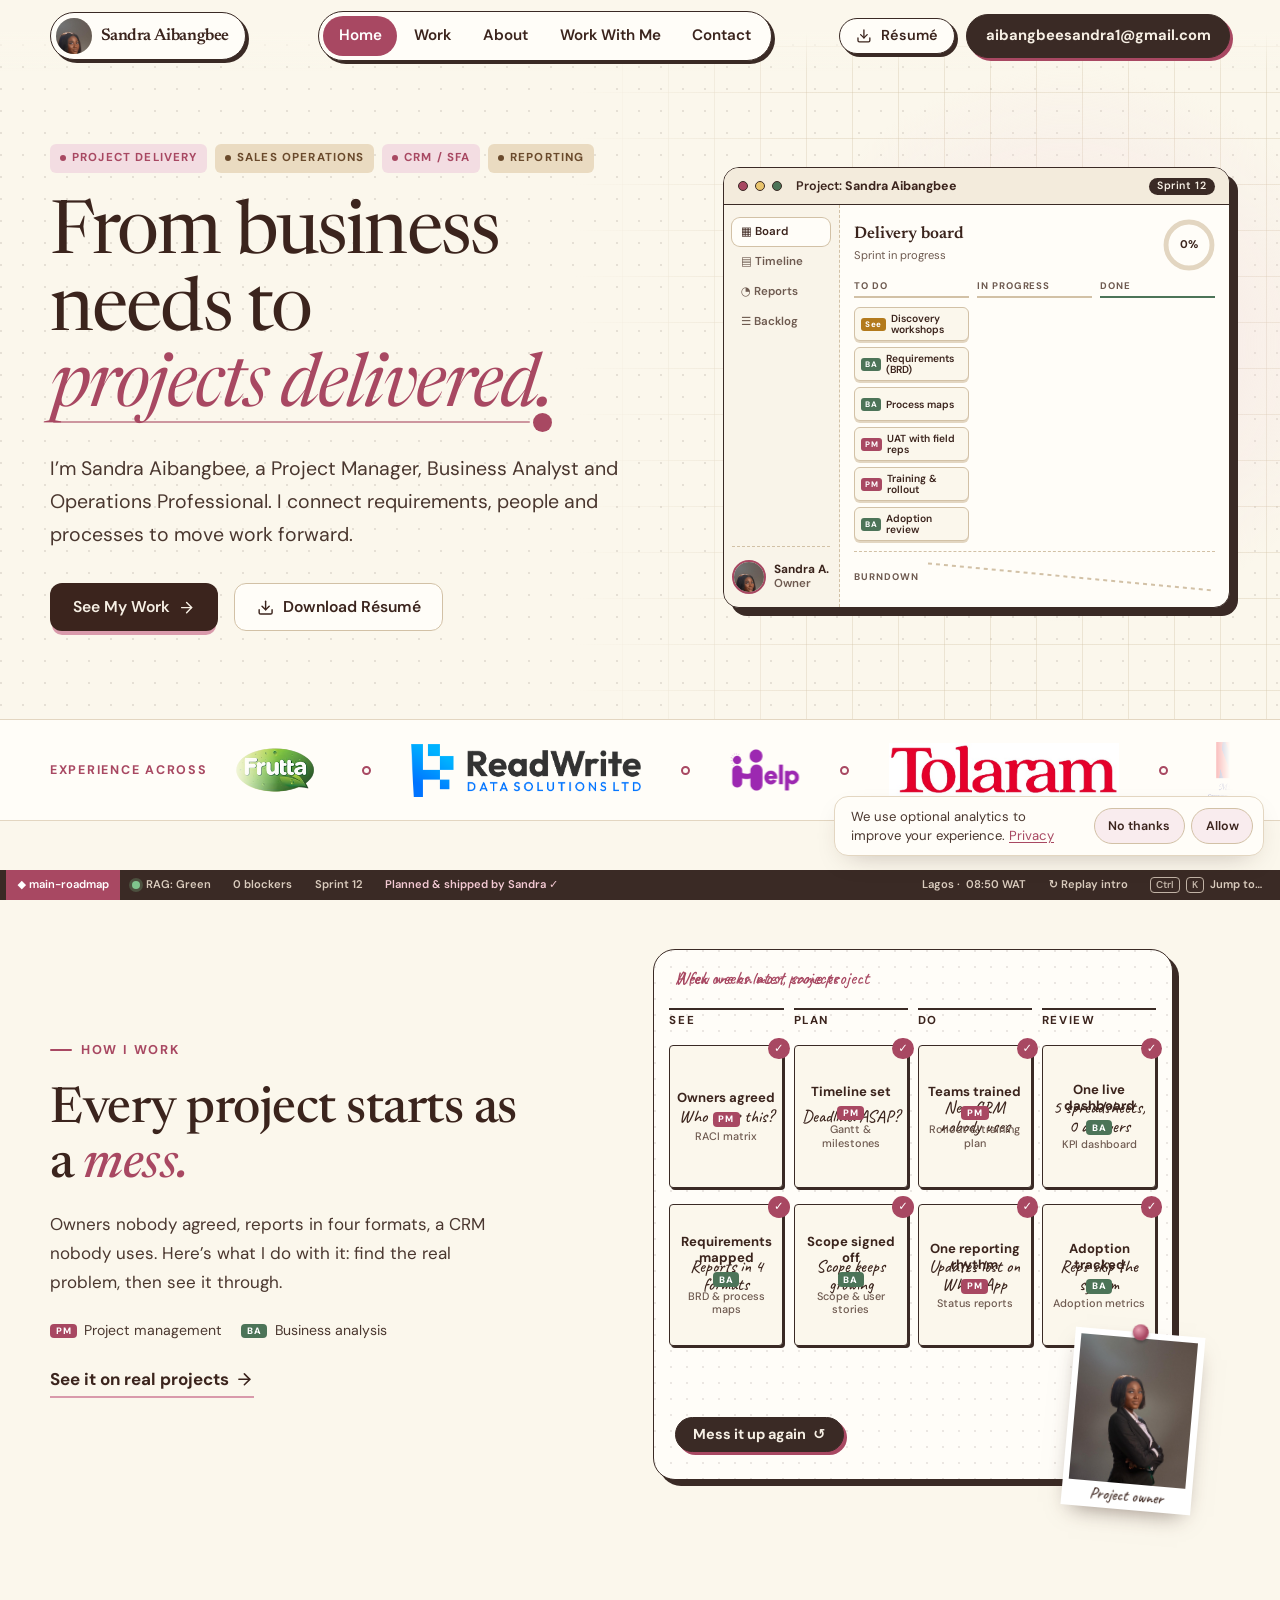
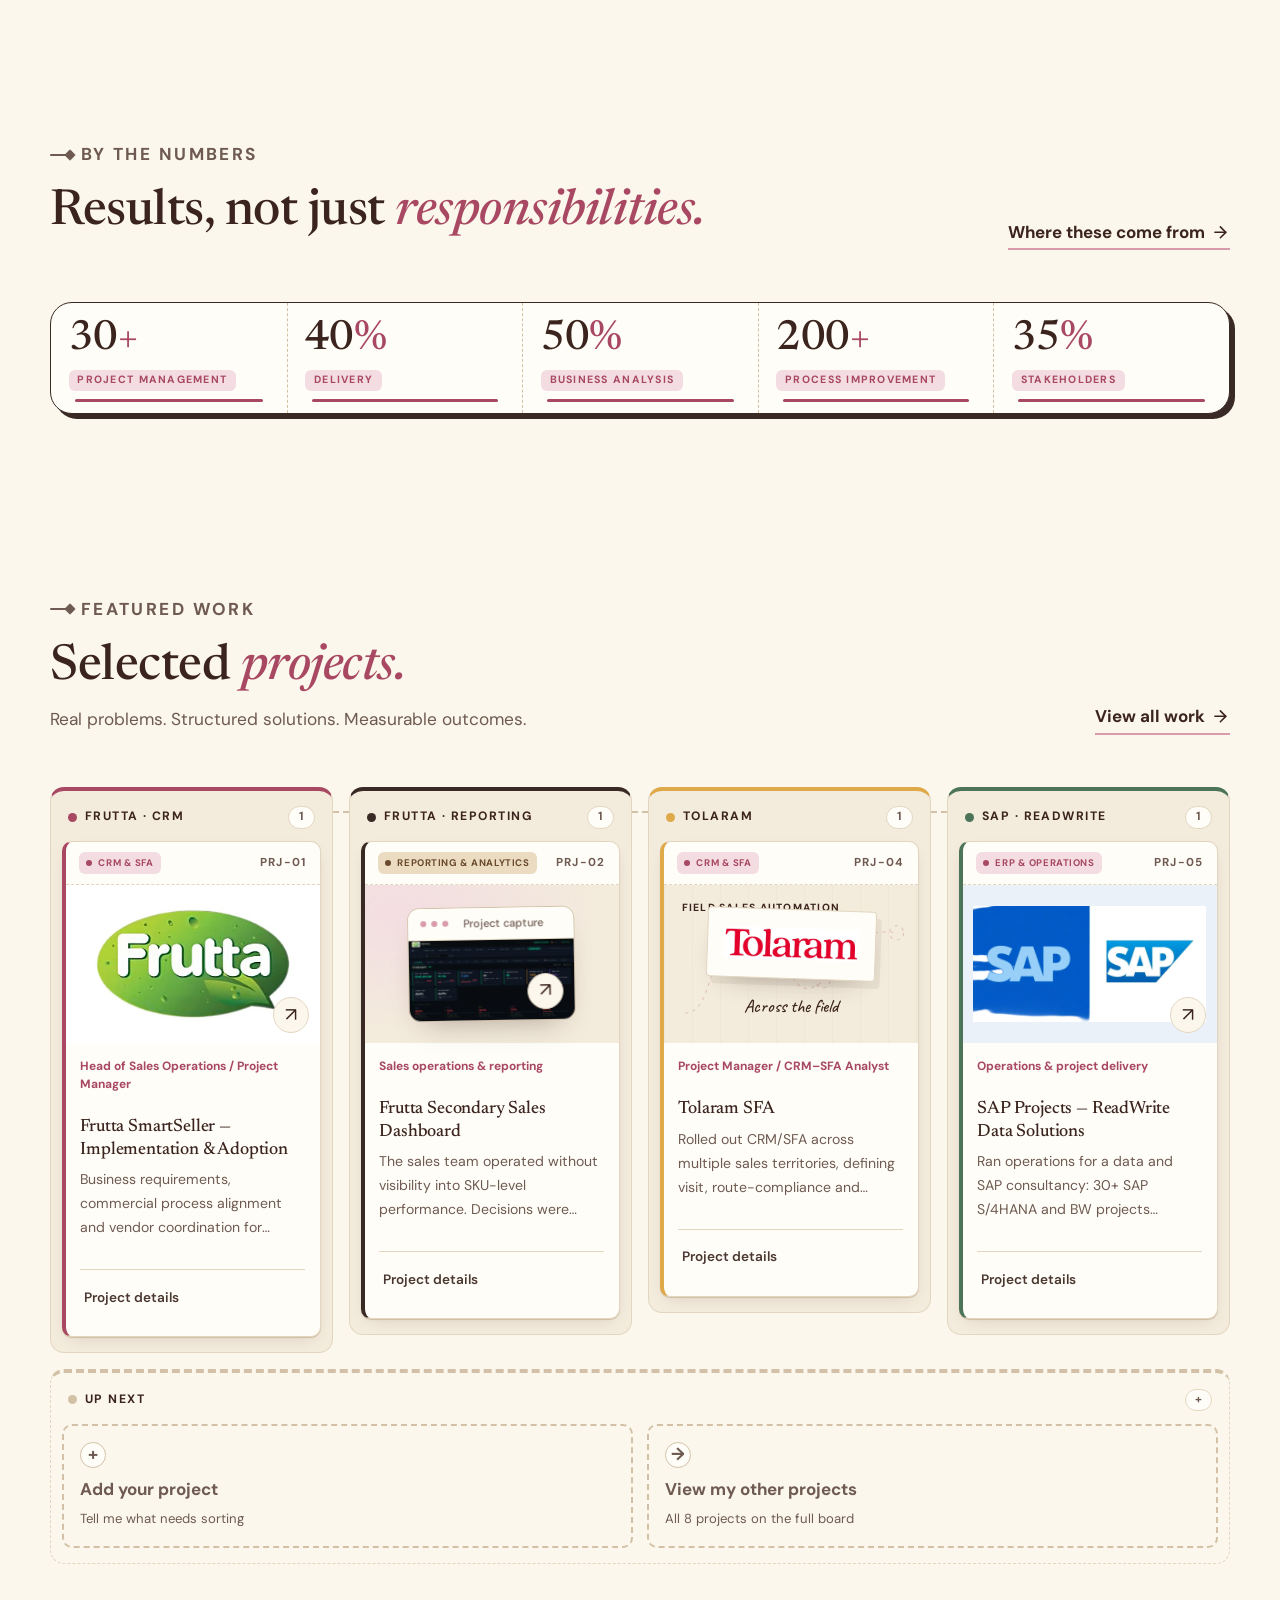
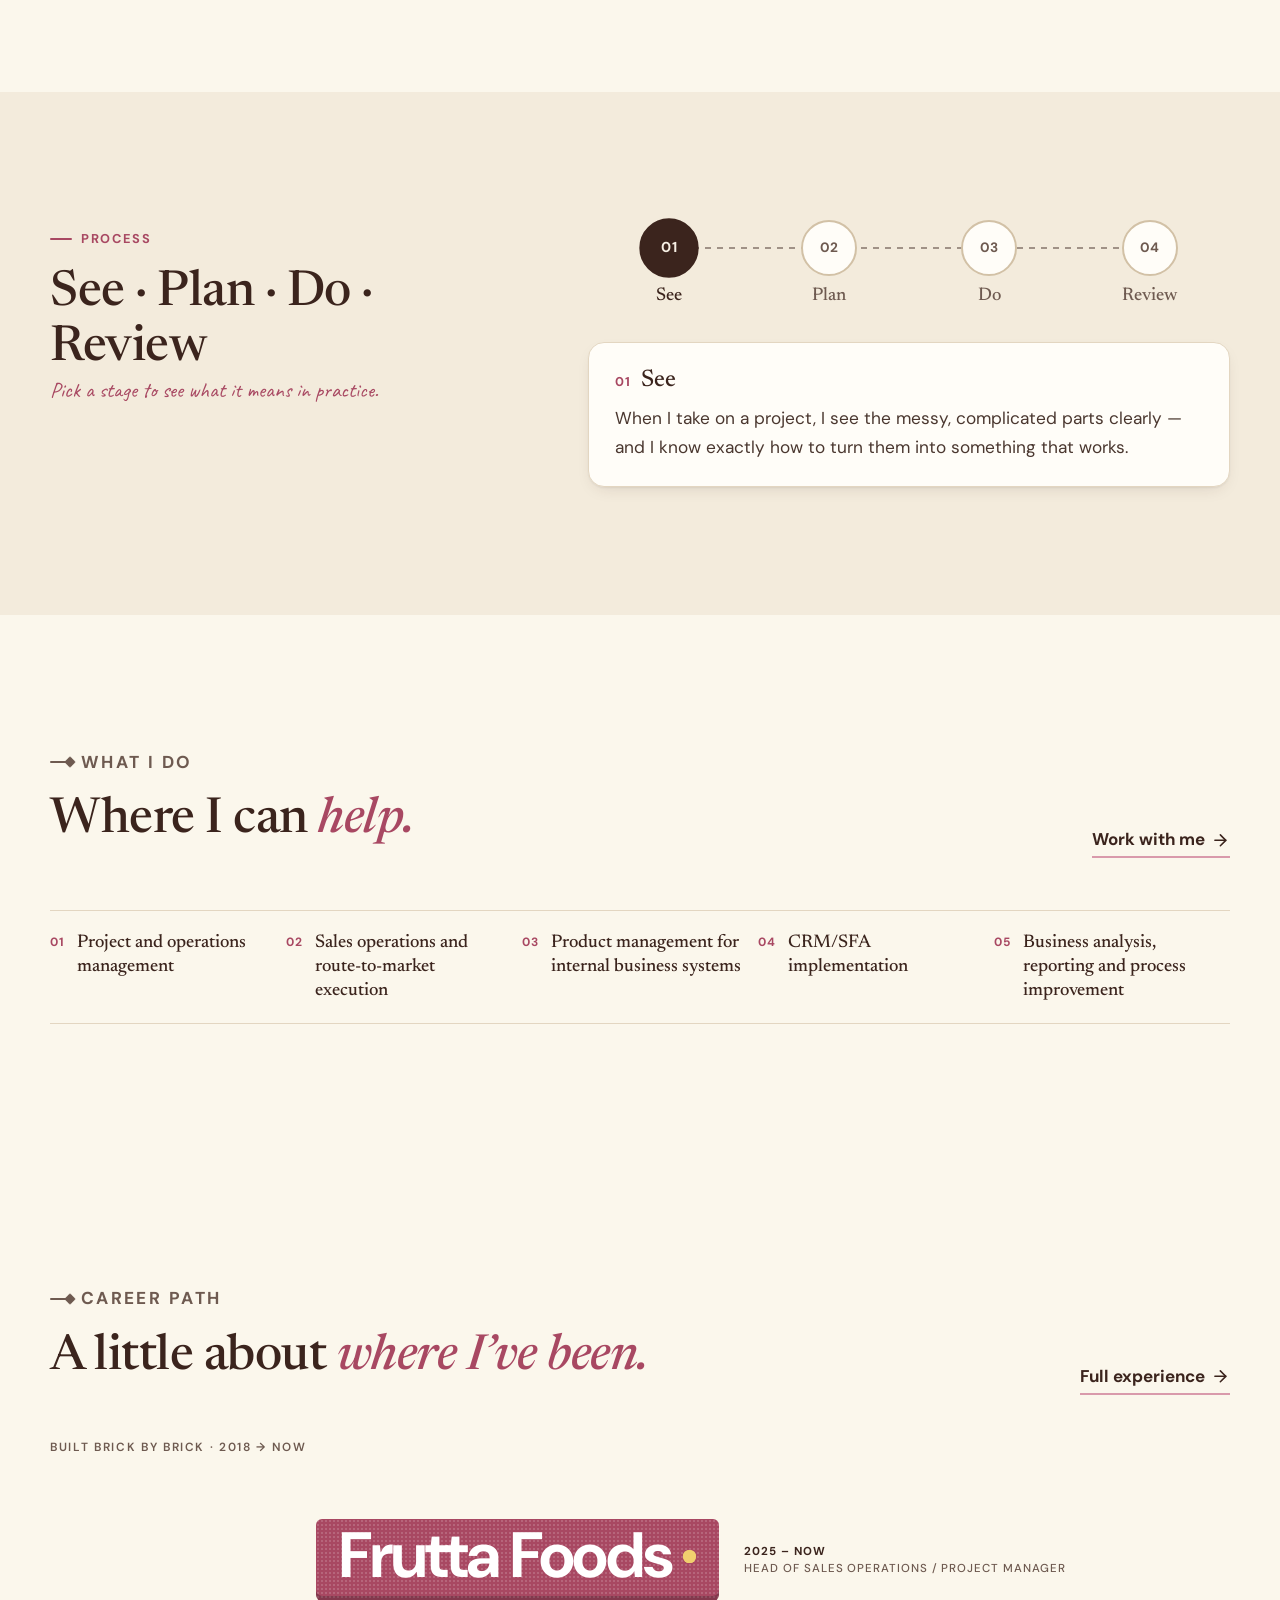
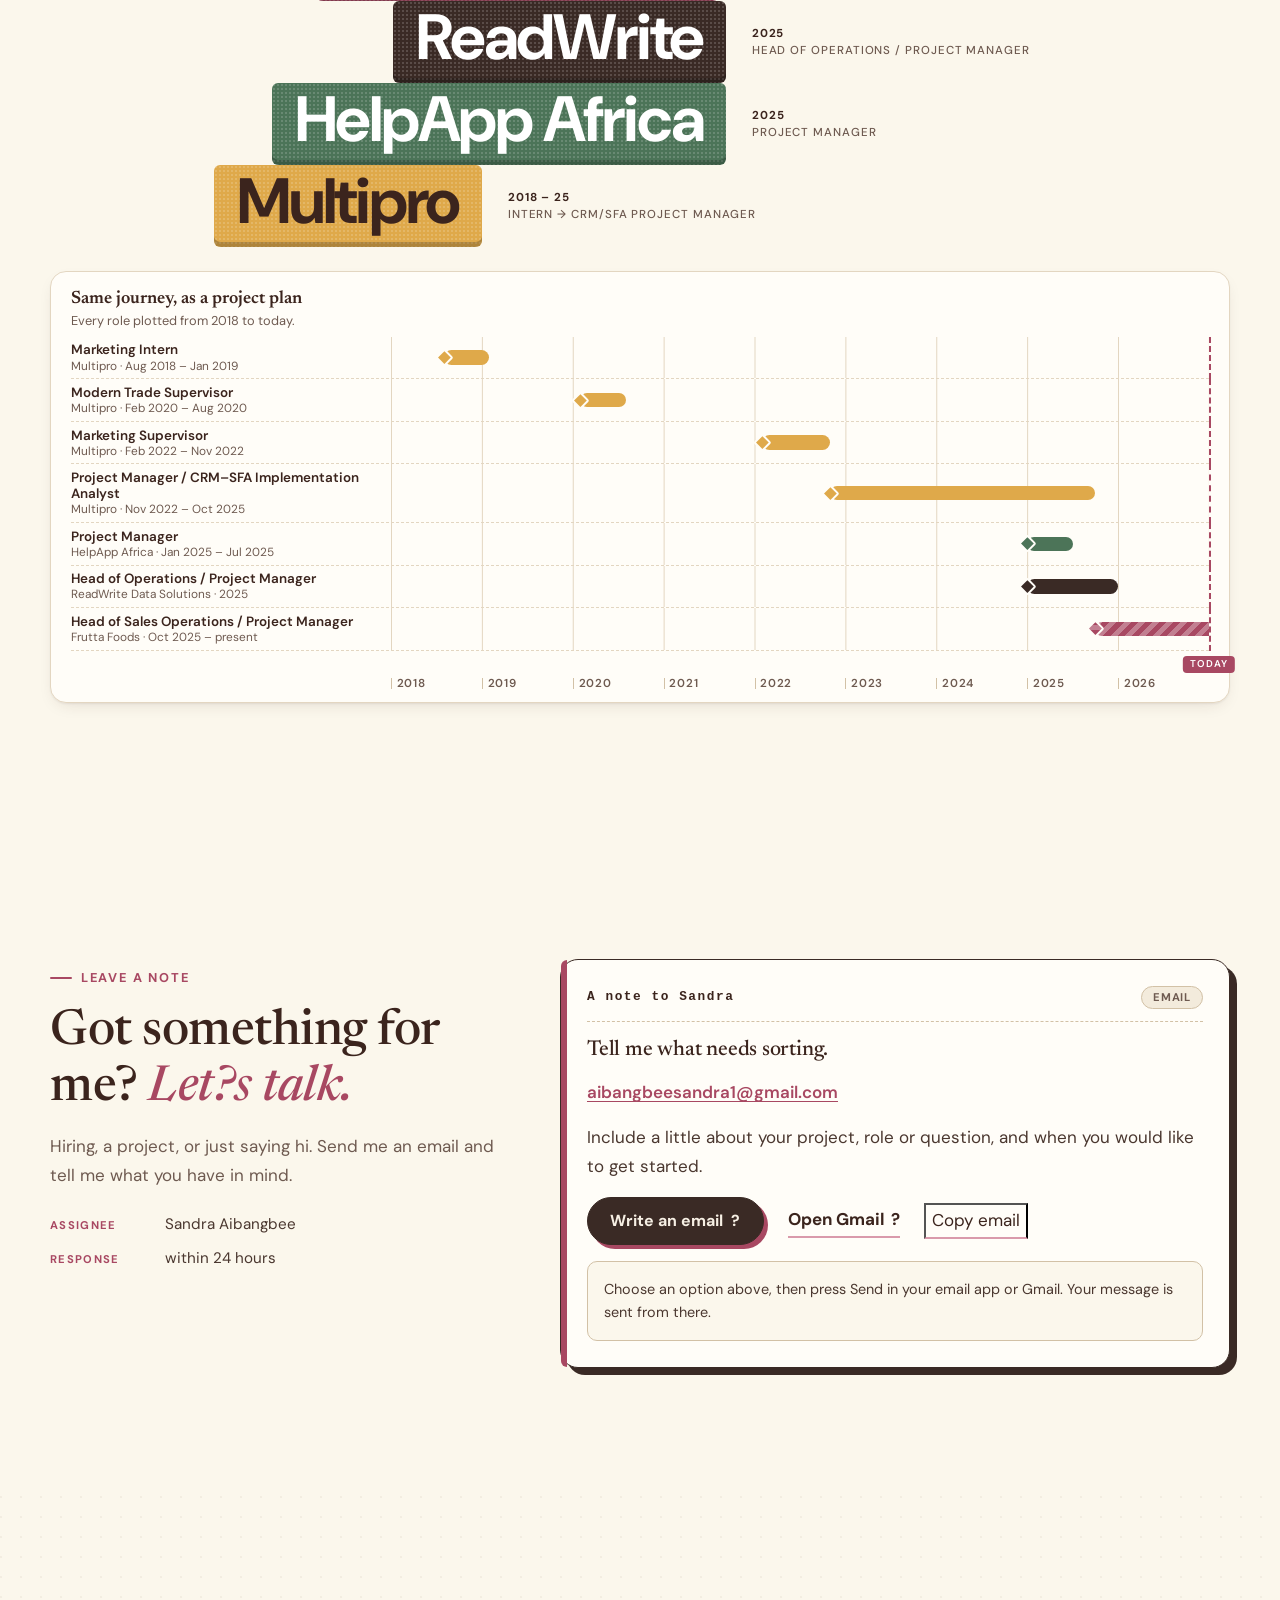
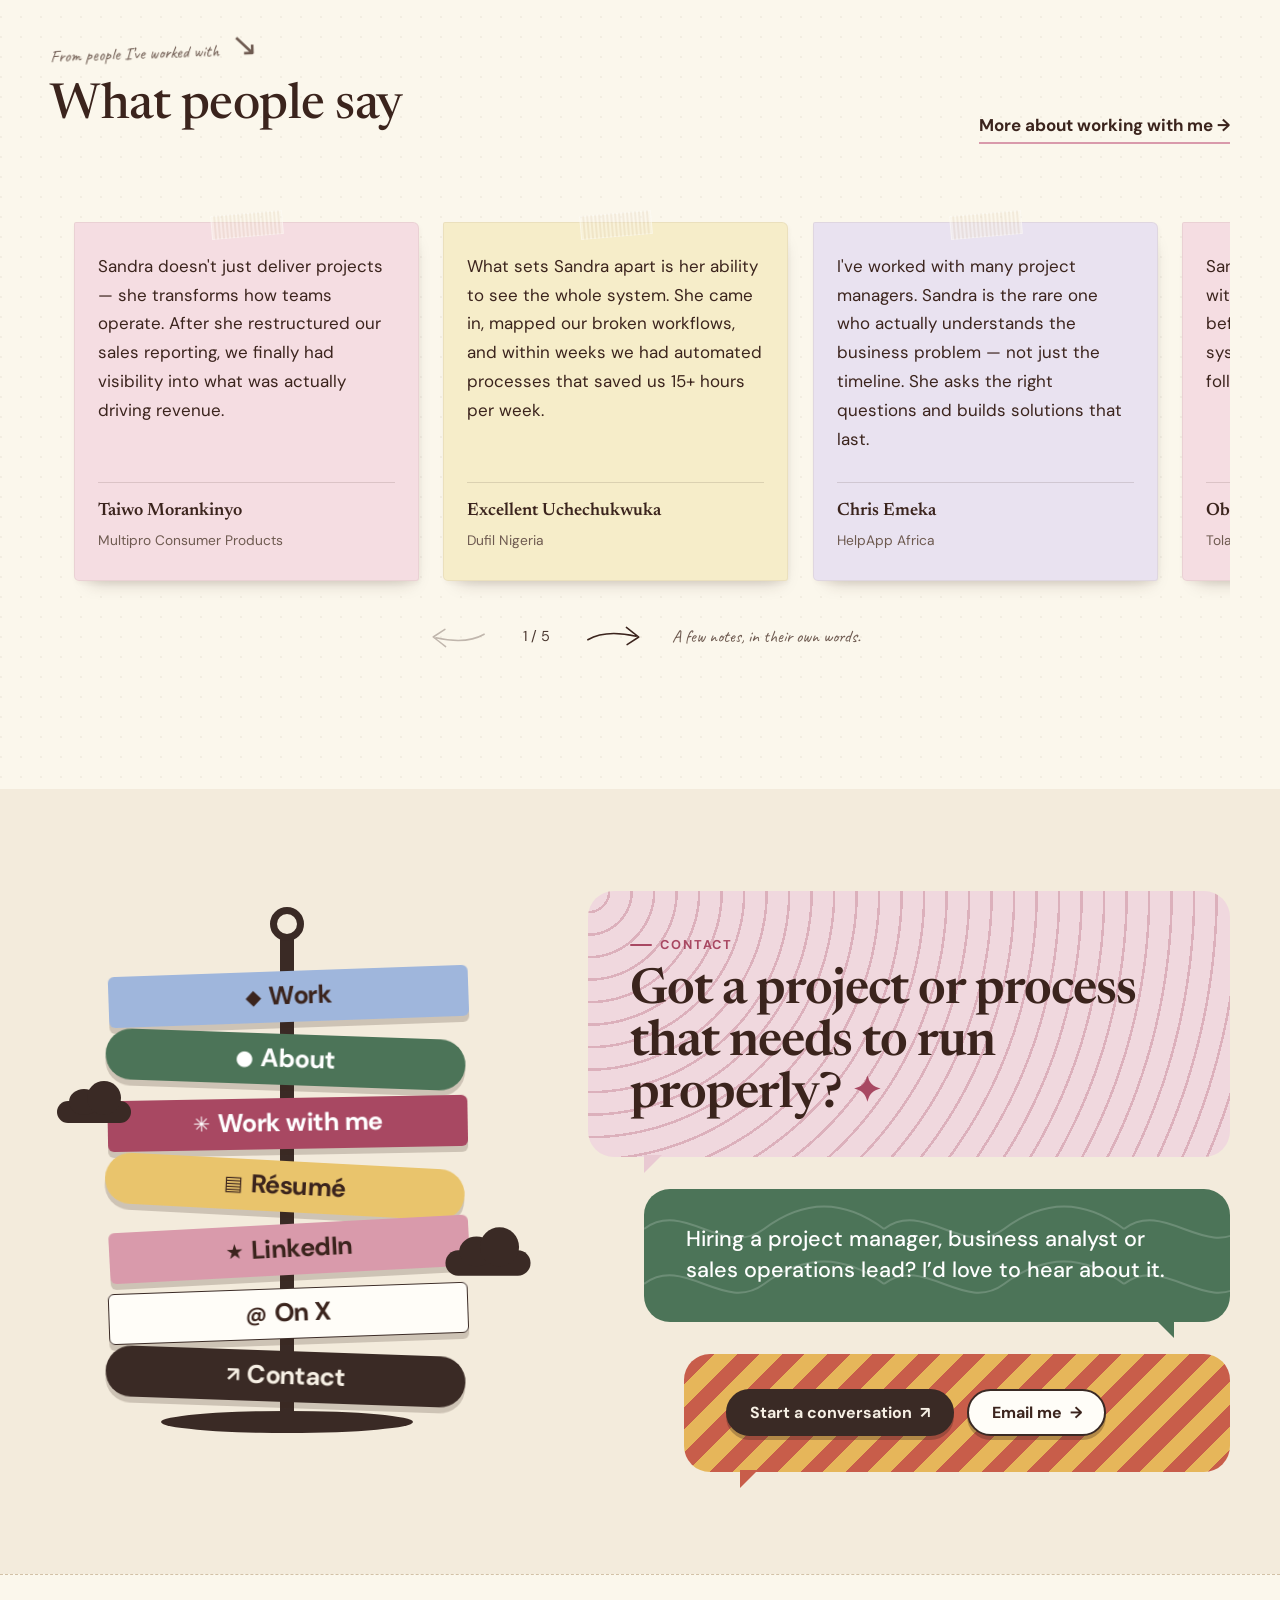
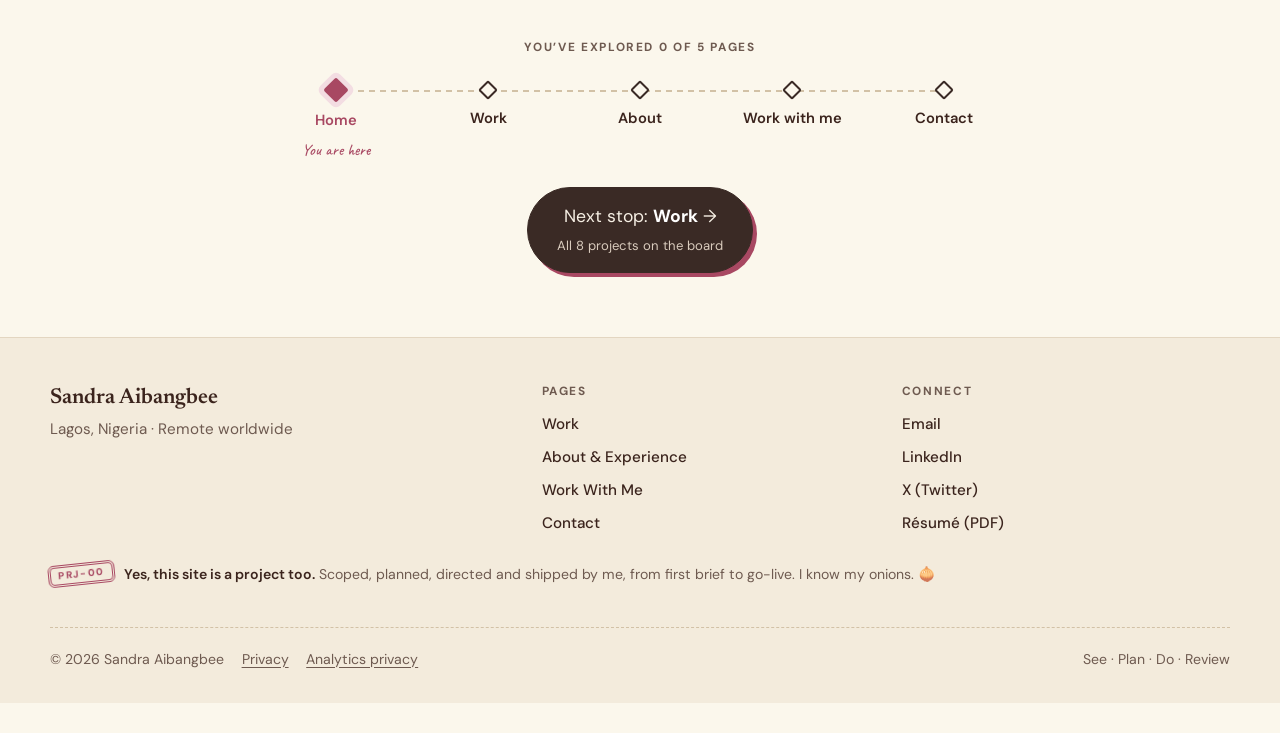
==== commit 74263917: "Compact career chart and replace silent contact form with clear email actions" ====
--- a/index.html
+++ b/index.html
@@ -30,7 +30,7 @@
   
   <link rel="preload" as="style" href="https://fonts.googleapis.com/css2?family=Caveat:wght@500&family=DM+Sans:opsz,wght@9..40,400;9..40,500;9..40,600;9..40,700&family=Newsreader:ital,opsz,wght@0,6..72,400;0,6..72,500;0,6..72,600;1,6..72,400&display=swap" onload="this.onload=null;this.rel='stylesheet'">
   <noscript><link rel="stylesheet" href="https://fonts.googleapis.com/css2?family=Caveat:wght@500&family=DM+Sans:opsz,wght@9..40,400;9..40,500;9..40,600;9..40,700&family=Newsreader:ital,opsz,wght@0,6..72,400;0,6..72,500;0,6..72,600;1,6..72,400&display=swap"></noscript>
-  <link rel="stylesheet" href="/css/styles.css?v=8e49d9606c">
+  <link rel="stylesheet" href="/css/styles.css?v=44500d27c1">
   <link rel="preload" as="image" href="/assets/images/sandra-hero.jpg">
 
   <script>
@@ -76,7 +76,7 @@
       }
     })();
   </script>
-  <script src="/js/main.js?v=ee9f31d1f4" defer></script>
+  <script src="/js/main.js?v=905c2eef2d" defer></script>
   <script type="application/ld+json">{"@context":"https://schema.org","@graph":[{"@type":"WebSite","@id":"https://sandraaibangbee.com/#website","url":"https://sandraaibangbee.com/","name":"Sandra Aibangbee","inLanguage":"en","publisher":{"@id":"https://sandraaibangbee.com/#person"}},{"@type":"Person","@id":"https://sandraaibangbee.com/#person","name":"Sandra Aibangbee","url":"https://sandraaibangbee.com/","image":"https://sandraaibangbee.com/assets/images/sandra-hero.jpg","jobTitle":"Head of Sales Operations / Project Manager","worksFor":{"@type":"Organization","name":"Frutta Foods"},"address":{"@type":"PostalAddress","addressLocality":"Lagos","addressCountry":"NG"},"email":"mailto:aibangbeesandra1@gmail.com","sameAs":["https://www.linkedin.com/in/sandraaibangbee","https://x.com/i_am_san_dra"],"knowsAbout":["Project management","Business analysis","Sales operations","Revenue operations","CRM implementation","Sales force automation","Route-to-market execution","Business process improvement","Digital transformation","Data analytics and reporting","SAP Business One","Stakeholder management","FMCG commercial operations"],"alumniOf":[{"@type":"CollegeOrUniversity","name":"National Open University of Nigeria"},{"@type":"EducationalOrganization","name":"Lagos Business School"},{"@type":"CollegeOrUniversity","name":"Ambrose Alli University"}],"hasCredential":[{"@type":"EducationalOccupationalCredential","name":"PMI Professional in Business Analysis (PMI-PBA)","credentialCategory":"certification","recognizedBy":{"@type":"Organization","name":"Project Management Institute"}},{"@type":"EducationalOccupationalCredential","name":"PGD in Project Management","credentialCategory":"certificate","recognizedBy":{"@type":"Organization","name":"Chartered Institute of Project Management"}},{"@type":"EducationalOccupationalCredential","name":"SAP Certified Associate Project Manager","credentialCategory":"certification","recognizedBy":{"@type":"Organization","name":"Chartered Institute of Project Management"}}]},{"@id":"https://sandraaibangbee.com/#webpage","url":"https://sandraaibangbee.com/","name":"Sandra Aibangbee | Project Manager, Sales Operations & Business Analyst","description":"Sandra Aibangbee is a Lagos-based project manager and business analyst delivering CRM/SFA rollouts, sales operations, reporting and process improvement.","isPartOf":{"@id":"https://sandraaibangbee.com/#website"},"inLanguage":"en","@type":"WebPage","about":{"@id":"https://sandraaibangbee.com/#person"},"mainEntity":{"@id":"https://sandraaibangbee.com/#person"}}]}</script>
 <link rel="stylesheet" href="/css/analytics.css?v=5dab698b31">
 <script defer src="/js/analytics.js?v=8cc0d5514f"></script>
@@ -468,40 +468,26 @@
       <div class="container ticket-grid">
         <div class="reveal ticket-intro">
           <p class="kicker">Leave a note</p>
-          <h2 id="ticket-heading">Got something for me? <em class="h-em">Raise a ticket.</em></h2>
-          <p>Hiring, a project, or just saying hi. Fill in the ticket and it lands straight in my inbox. No email app needed.</p>
+          <h2 id="ticket-heading">Got something for me? <em class="h-em">Let?s talk.</em></h2>
+          <p>Hiring, a project, or just saying hi. Send me an email and tell me what you have in mind.</p>
           <ul class="ticket-sla" aria-label="What happens next">
             <li><b>Assignee</b> Sandra Aibangbee</li>
             <li><b>Response</b> within 24 hours</li>
           </ul>
         </div>
         <div class="ticket-stage">
-          <form class="ticket reveal" data-ticket action="https://formsubmit.co/ajax/aibangbeesandra1@gmail.com" method="post" novalidate>
-            <div class="tk-head">
-              <span class="tk-id" data-ticket-id>PRJ-NEW</span>
-              <span class="tk-status" data-ticket-status>Draft</span>
+          <div class="ticket email-card reveal">
+            <div class="tk-head"><span class="tk-id">A note to Sandra</span><span class="tk-status">Email</span></div>
+            <h3>Tell me what needs sorting.</h3>
+            <a class="contact-email" href="mailto:aibangbeesandra1@gmail.com">aibangbeesandra1@gmail.com</a>
+            <p>Include a little about your project, role or question, and when you would like to get started.</p>
+            <div class="email-actions">
+              <a class="tk-submit" href="mailto:aibangbeesandra1@gmail.com?subject=Let%27s%20work%20together" data-email-open="app">Write an email <span aria-hidden="true">?</span></a>
+              <a class="text-link" href="https://mail.google.com/mail/?view=cm&amp;fs=1&amp;to=aibangbeesandra1%40gmail.com&amp;su=Let%27s%20work%20together" target="_blank" rel="noopener noreferrer" data-email-open="gmail">Open Gmail <span aria-hidden="true">?</span></a>
+              <button class="text-link" type="button" data-copy="aibangbeesandra1@gmail.com" aria-describedby="contact-email-status">Copy email</button>
             </div>
-            <fieldset class="tk-field">
-              <legend>Type</legend>
-              <div class="tk-chips"><label class="tk-chip"><input type="radio" name="type" value="Hiring" checked><span>Hiring</span></label><label class="tk-chip"><input type="radio" name="type" value="Project"><span>Project</span></label><label class="tk-chip"><input type="radio" name="type" value="Collaboration"><span>Collab</span></label><label class="tk-chip"><input type="radio" name="type" value="Just saying hi"><span>Just hi 👋</span></label></div>
-            </fieldset>
-            <fieldset class="tk-field">
-              <legend>Priority</legend>
-              <div class="tk-chips"><label class="tk-chip"><input type="radio" name="priority" value="Low"><span>Low</span></label><label class="tk-chip"><input type="radio" name="priority" value="Medium" checked><span>Medium</span></label><label class="tk-chip"><input type="radio" name="priority" value="Urgent"><span>Urgent 🔥</span></label></div>
-            </fieldset>
-            <div class="tk-row">
-              <label class="tk-input"><span>Your name</span><input type="text" name="name" required maxlength="80" autocomplete="name"></label>
-              <label class="tk-input"><span>Your email</span><input type="email" name="email" required maxlength="120" autocomplete="email" inputmode="email"></label>
-            </div>
-            <label class="tk-input"><span>What’s the ticket about?</span><textarea name="message" required maxlength="2000" rows="4"></textarea></label>
-            <input class="tk-honey" type="text" name="_honey" tabindex="-1" autocomplete="off" aria-hidden="true">
-            <div class="tk-foot">
-              <button class="tk-submit" type="submit"><span data-ticket-label>Submit ticket</span> <span aria-hidden="true">→</span></button>
-              <p class="tk-msg" role="status" aria-live="polite" data-ticket-msg></p>
-            </div>
-            <span class="tk-stamp" aria-hidden="true">Received</span>
-          </form>
-          <div class="tk-board" aria-hidden="true"><p>Sandra’s inbox</p><div class="tk-slot" data-ticket-slot><span>Your ticket lands here</span></div></div>
+            <p class="email-status" id="contact-email-status" role="status" aria-live="polite" aria-atomic="true" tabindex="-1">Choose an option above, then press Send in your email app or Gmail. Your message is sent from there.</p>
+          </div>
         </div>
       </div>
     </section>
--- a/css/styles.css
+++ b/css/styles.css
@@ -1938,3 +1938,31 @@
 @media (hover: none) { .pm-statusbar kbd { display: none; } }
 .tk-input input:invalid:not(:placeholder-shown):not(:focus), .ticket.was-checked .tk-input :invalid { border-color: var(--rose); }
 .tk-msg.is-success { flex-basis: 100%; padding: .75rem 1rem; border-radius: 10px; background: #e6f0e7; border: 1.5px solid #a9c3ad; color: #2f5a3a; font-weight: 600; }
+
+/* Compact career plan and closer transition into featured work. */
+.numbers-section { padding-bottom: clamp(1.5rem, 3vw, 2rem); }
+.numbers-section + .section--files { padding-top: clamp(2rem, 4vw, 3rem); }
+.roadmap { --label: 19rem; --gap: 1rem; padding: 1rem 1.25rem .8rem; }
+.roadmap-label { padding: .35rem 0; line-height: 1.2; }
+.roadmap-label b { font-size: .84rem; }
+.roadmap-label > span { font-size: .74rem; }
+.roadmap-track { min-height: 2rem; }
+.roadmap-title { font-size: 1.12rem; margin-bottom: .4rem; }
+.roadmap-title span { font-size: .8rem; }
+.bricks-section .roadmap { margin-top: 1.5rem; }
+@media (max-width: 700px) {
+  .roadmap { --label: 0px; --gap: 0px; padding-inline: .9rem; }
+  .roadmap-label { padding: .4rem 0 .1rem; }
+  .roadmap-track { min-height: 1.4rem; }
+}
+/* Direct email contact, with a persistent explanation and visible next step. */
+.email-card { display: grid; gap: 1rem; }
+.email-card h3, .email-card p { margin: 0; }
+.contact-email { color: var(--rose); overflow-wrap: anywhere; font-weight: 600; text-underline-offset: .2em; }
+.email-actions { display: flex; align-items: center; flex-wrap: wrap; gap: 1rem 1.5rem; }
+.email-actions .tk-submit { text-decoration: none; }
+.email-actions button { background: none; cursor: pointer; font: inherit; }
+.email-status { padding: 1rem; border: 1px solid var(--line-2); border-radius: 10px; background: var(--paper); font-size: .9rem; line-height: 1.6; }
+.email-status.is-active { border-color: var(--rose); background: var(--rose-soft); color: var(--ink-strong); }
+.email-status:focus-visible { outline: 3px solid var(--rose); outline-offset: 3px; }
+@media (max-width: 640px) { .email-actions { align-items: stretch; } .email-actions .tk-submit { width: 100%; justify-content: center; } }
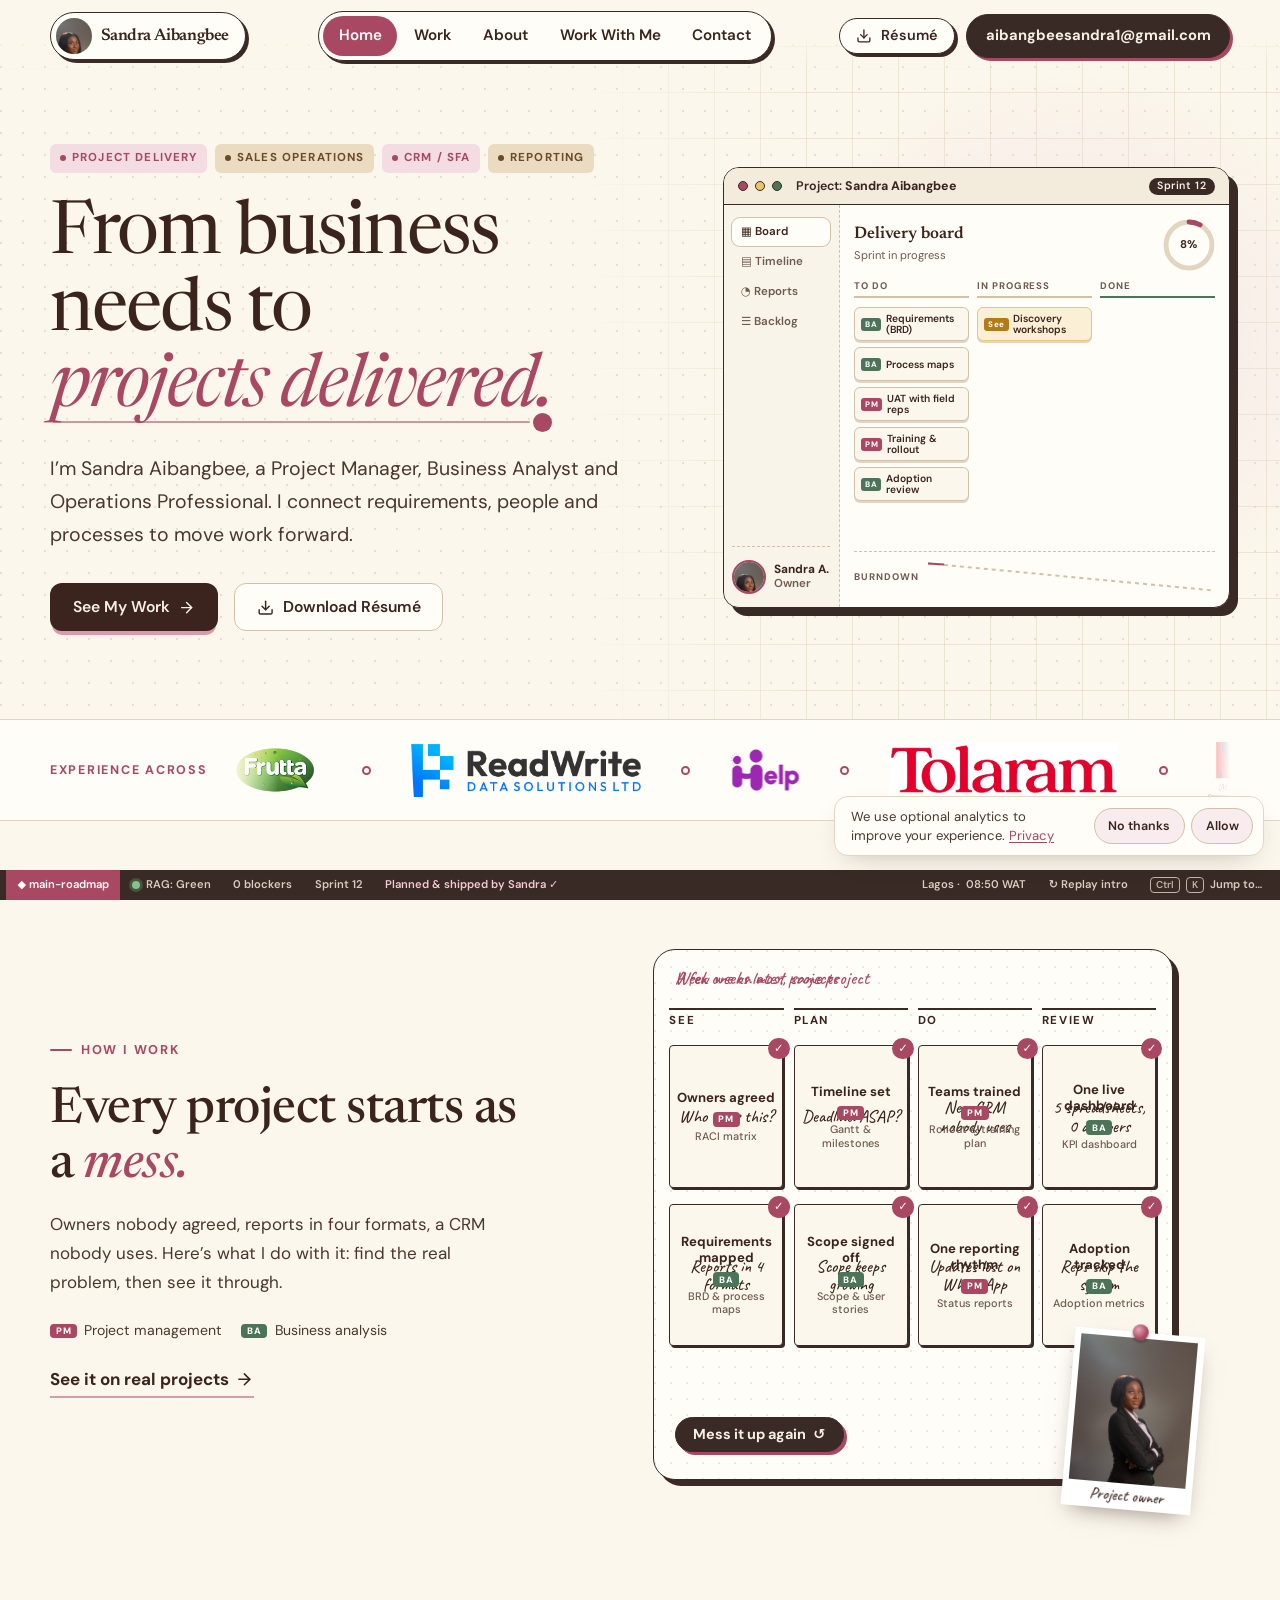
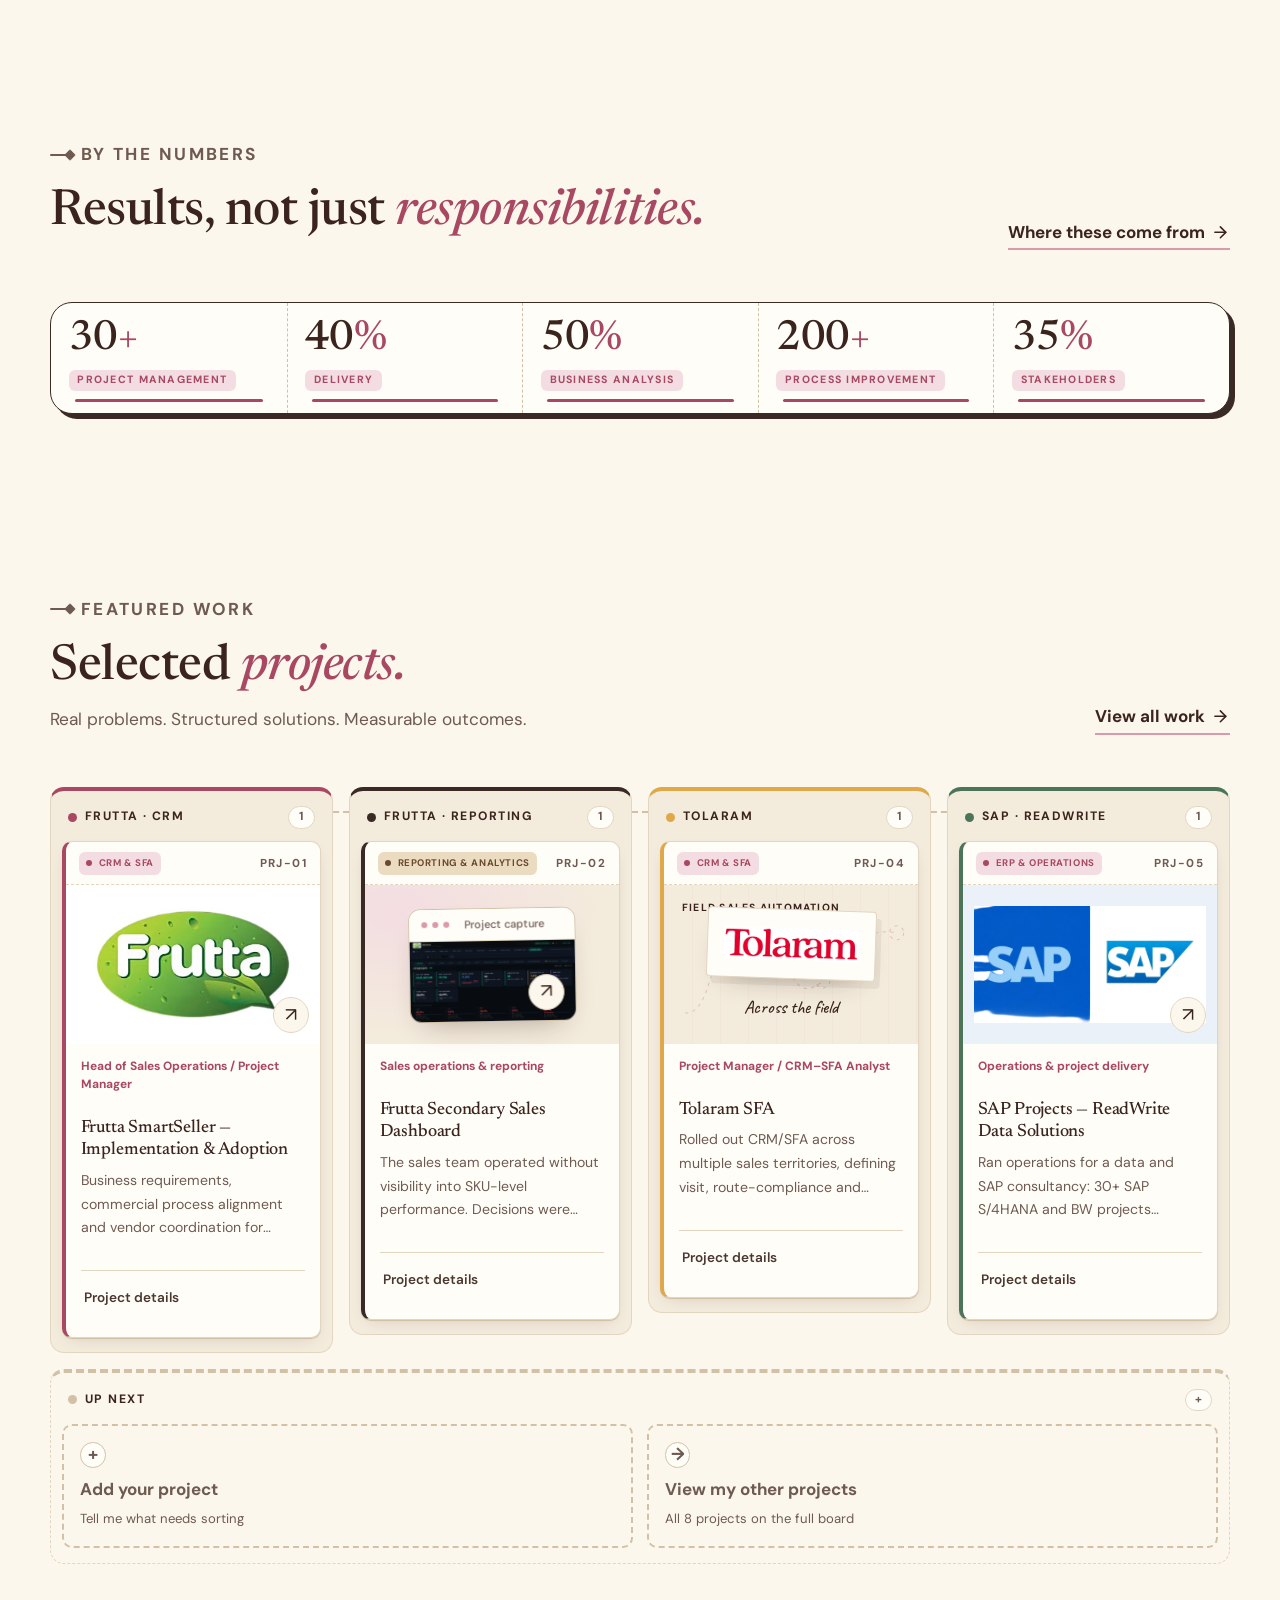
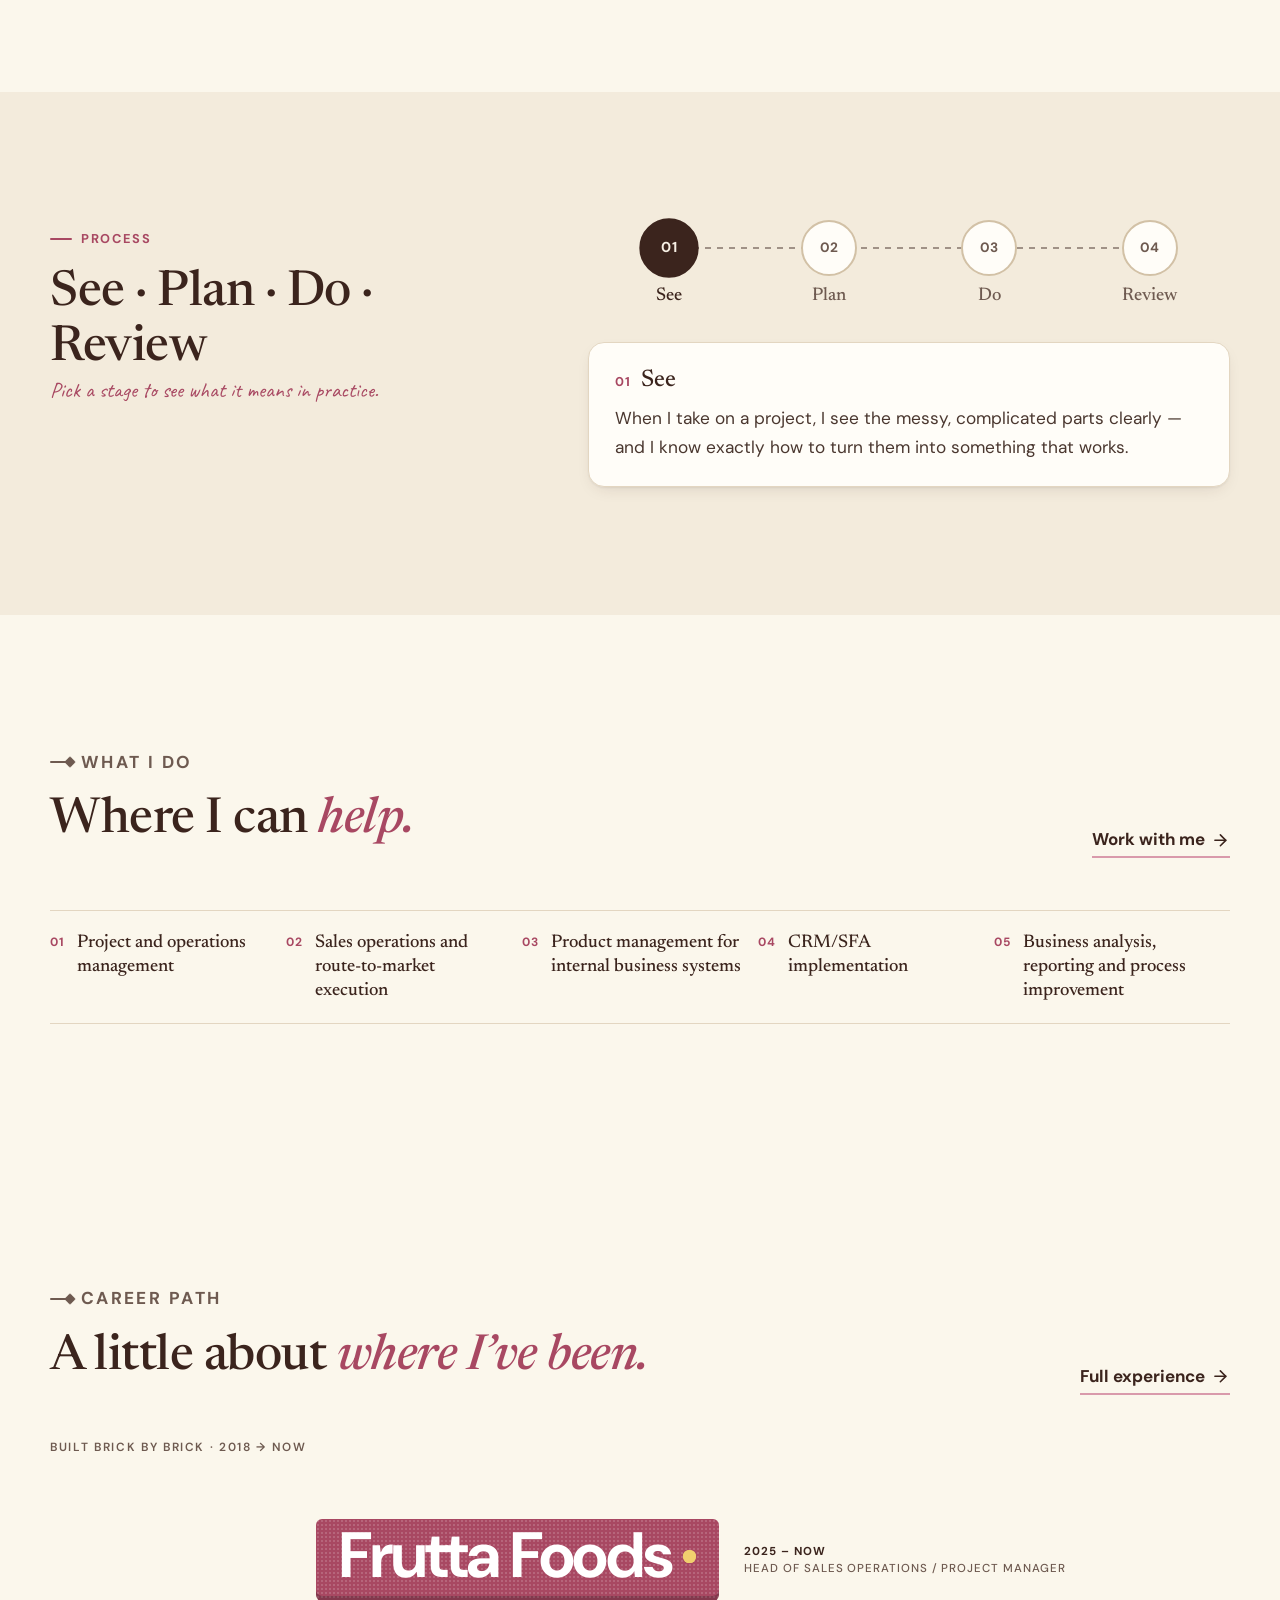
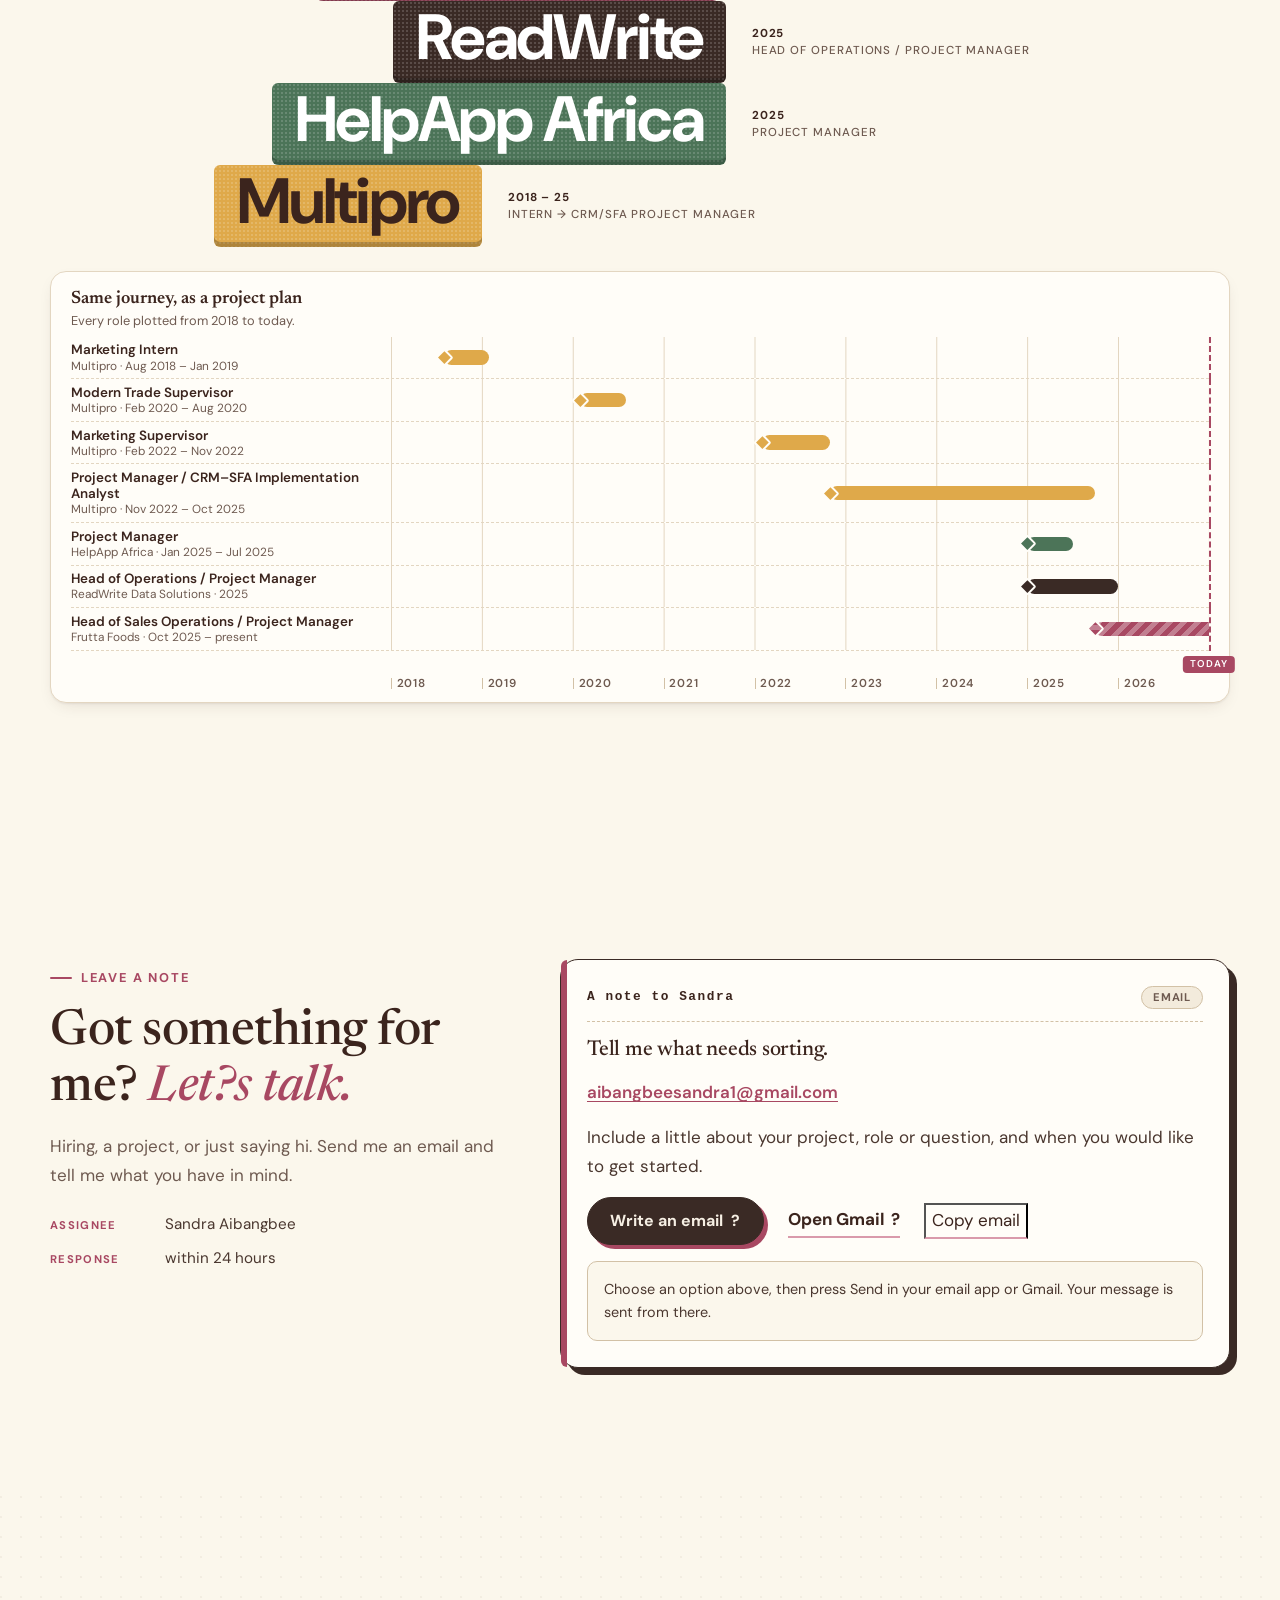
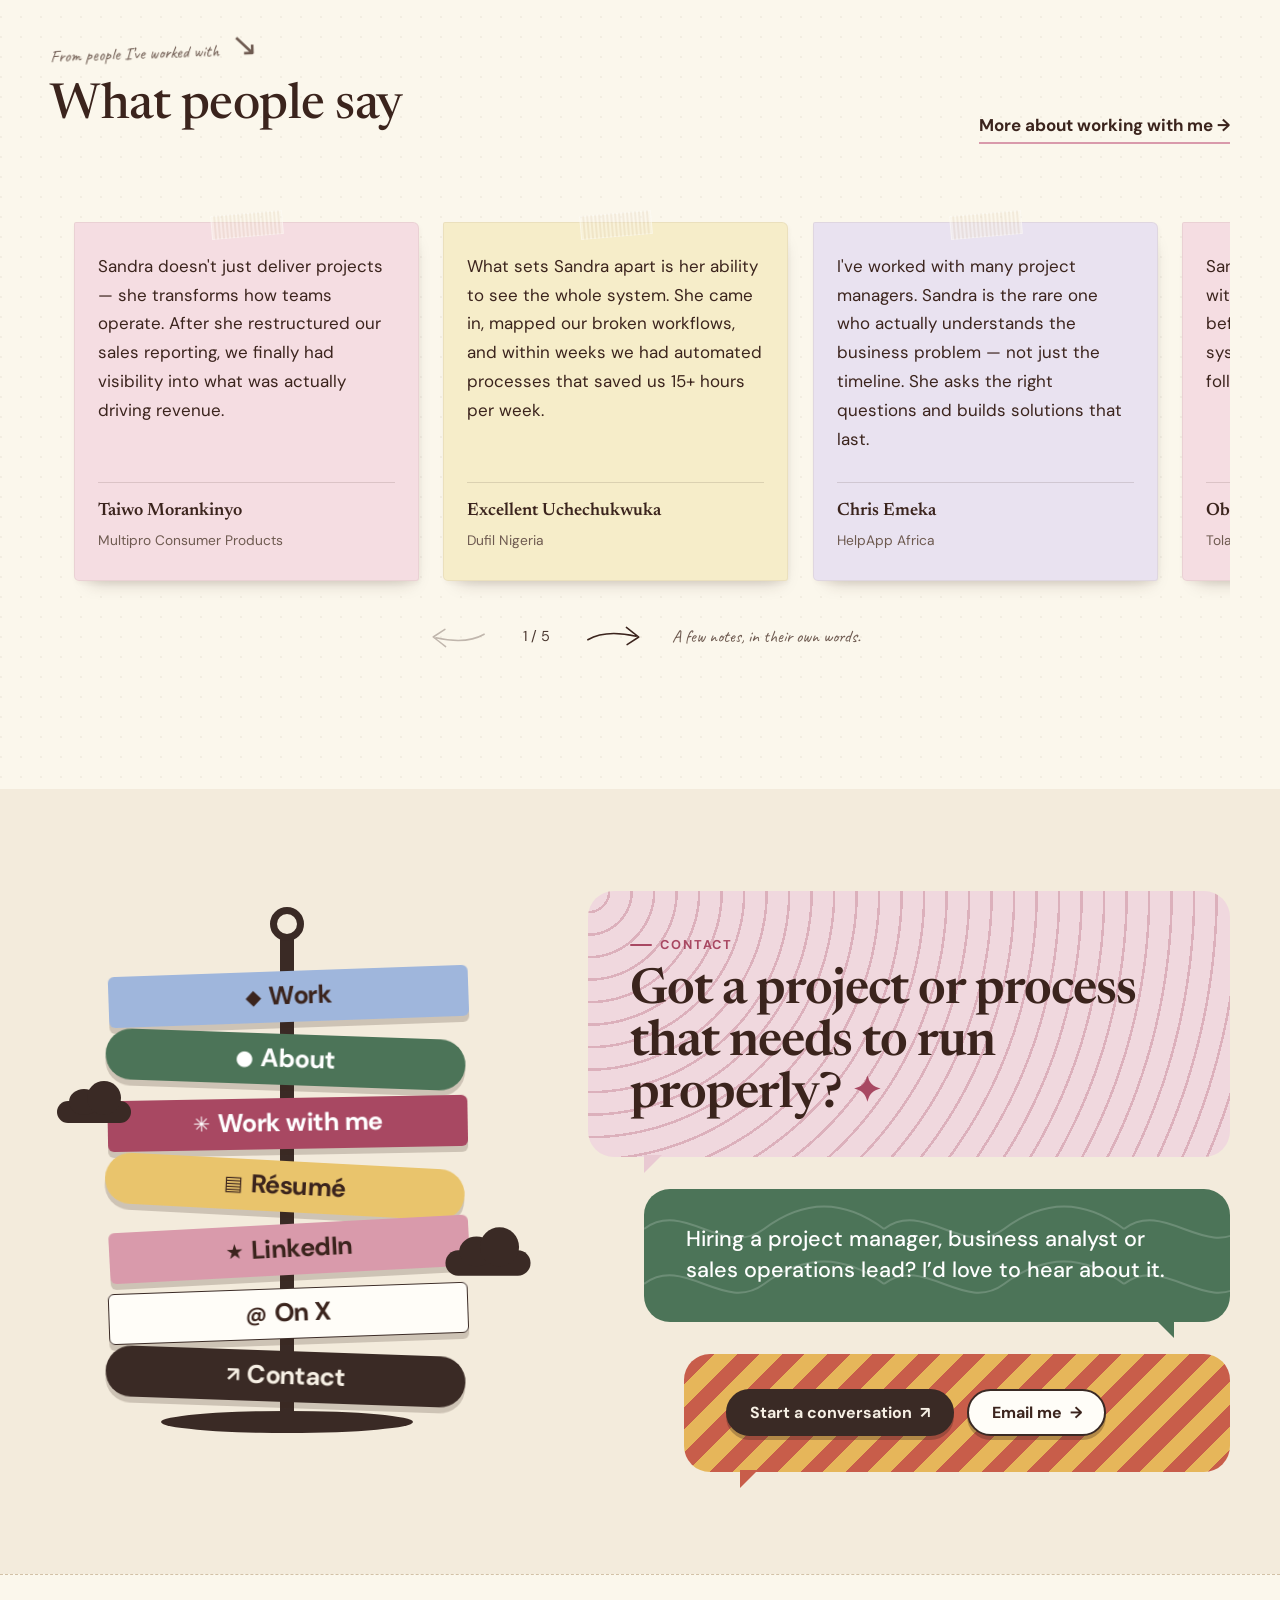
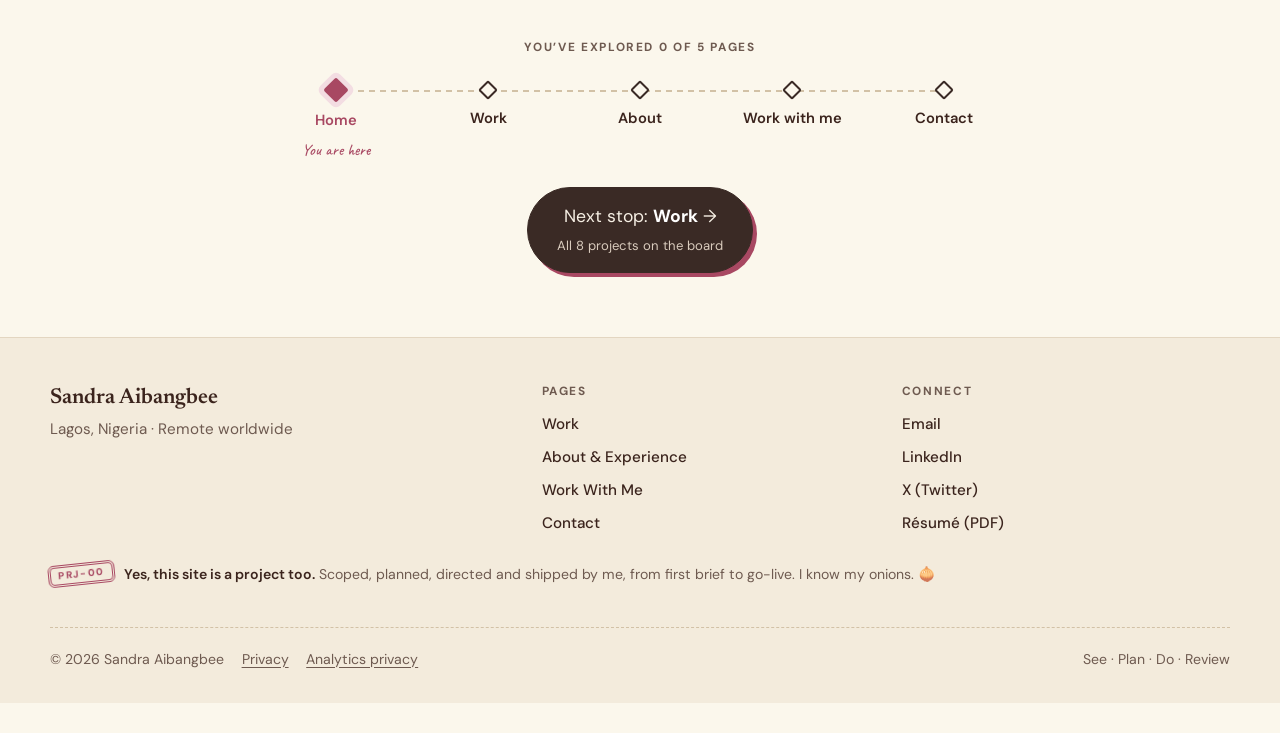
==== commit 11b3b0c4: "Refine portfolio motion with gentle entrances and consistent easing" ====
--- a/index.html
+++ b/index.html
@@ -30,7 +30,7 @@
   
   <link rel="preload" as="style" href="https://fonts.googleapis.com/css2?family=Caveat:wght@500&family=DM+Sans:opsz,wght@9..40,400;9..40,500;9..40,600;9..40,700&family=Newsreader:ital,opsz,wght@0,6..72,400;0,6..72,500;0,6..72,600;1,6..72,400&display=swap" onload="this.onload=null;this.rel='stylesheet'">
   <noscript><link rel="stylesheet" href="https://fonts.googleapis.com/css2?family=Caveat:wght@500&family=DM+Sans:opsz,wght@9..40,400;9..40,500;9..40,600;9..40,700&family=Newsreader:ital,opsz,wght@0,6..72,400;0,6..72,500;0,6..72,600;1,6..72,400&display=swap"></noscript>
-  <link rel="stylesheet" href="/css/styles.css?v=44500d27c1">
+  <link rel="stylesheet" href="/css/styles.css?v=cebc2aab33">
   <link rel="preload" as="image" href="/assets/images/sandra-hero.jpg">
 
   <script>
--- a/css/styles.css
+++ b/css/styles.css
@@ -712,9 +712,9 @@
 
 /* ---------- Reveal & motion ---------- */
 @media (prefers-reduced-motion: no-preference) {
-  .js .reveal { opacity: 0; transform: translateY(16px); transition: opacity .6s ease, transform .6s var(--ease); }
+  .js .reveal { opacity: 0; transform: translateY(12px); transition: opacity .5s ease, transform .5s cubic-bezier(.22, 1, .36, 1); }
   .js .reveal.is-visible { opacity: 1; transform: none; }
-  .hero-anim { animation: rise .7s var(--ease) both; animation-delay: var(--d, 0ms); }
+  .hero-anim { animation: rise .6s cubic-bezier(.22, 1, .36, 1) both; animation-delay: var(--d, 0ms); }
   html.intro .hero-anim { animation-name: none; }
   .hero-board:hover .wires path { animation: wire-flow 1.4s linear infinite; }
 }
@@ -1173,9 +1173,9 @@
 @media (prefers-reduced-motion: no-preference) {
 .js .roadmap.reveal { opacity: 1; transform: none; }
   .js .roadmap-bar { transform: scaleX(0); transform-origin: left center; }
-  .js .roadmap.is-visible .roadmap-bar { transform: none; transition: transform .9s var(--ease); transition-delay: calc(var(--i) * 170ms); }
+  .js .roadmap.is-visible .roadmap-bar { transform: none; transition: transform .65s cubic-bezier(.22, 1, .36, 1); transition-delay: calc(var(--i) * 55ms); }
   .js .roadmap-track::after, .js .roadmap-today { opacity: 0; }
-  .js .roadmap.is-visible .roadmap-track::after, .js .roadmap.is-visible .roadmap-today { opacity: 1; transition: opacity .5s ease 1.2s; }
+  .js .roadmap.is-visible .roadmap-track::after, .js .roadmap.is-visible .roadmap-today { opacity: 1; transition: opacity .3s ease .55s; }
 }
 .bricks-section .roadmap { margin: clamp(3rem, 7vw, 4.5rem) 0 0; }
 
@@ -1302,9 +1302,9 @@
 .toolbox-key .tool--team::before { background: #e6dccf; }
 @media (prefers-reduced-motion: no-preference) {
   .js .toolbox .tool { opacity: 0; }
-  .js .toolbox.is-visible .tool { animation: tool-drop .7s cubic-bezier(.3, 1.4, .5, 1) both; animation-delay: calc(var(--i) * 55ms); }
-}
-@keyframes tool-drop { from { opacity: 0; translate: 0 -140px; rotate: calc(var(--r) * 4); } to { opacity: 1; translate: 0 0; rotate: var(--r); } }
+  .js .toolbox.is-visible .tool { animation: tool-drop .45s cubic-bezier(.22, 1, .36, 1) both; animation-delay: calc(var(--i) * 20ms); }
+}
+@keyframes tool-drop { from { opacity: 0; translate: 0 10px; } to { opacity: 1; translate: 0 0; } }
 .ci--x { font: 700 1.05rem/1 var(--font-body); }
 .sign--paper { background: var(--surface); outline: 1.5px solid var(--cocoa); outline-offset: -1.5px; }
 
@@ -1695,19 +1695,19 @@
 
 @media (prefers-reduced-motion: no-preference) {
   .js .section-head.reveal .kicker::after { scale: 0; }
-  .js .section-head.reveal.is-visible .kicker::after { animation: kicker-land .6s cubic-bezier(.3, 1.6, .5, 1) .35s both; }
+  .js .section-head.reveal.is-visible .kicker::after { animation: kicker-land .4s cubic-bezier(.22, 1, .36, 1) .1s both; }
   .js .section-head.reveal .kicker::before { transform: scaleX(0); transform-origin: left; transition: transform .5s var(--ease) .1s; }
   .js .section-head.reveal.is-visible .kicker::before { transform: none; }
 
   /* Home Kanban: cards are dealt onto the board */
   .js .kanban--home.is-waiting .kanban-cards > li { opacity: 0; }
-  .js .kanban--home.is-in .kanban-cards > li { animation: card-dealt .7s cubic-bezier(.25, 1.2, .4, 1) both; }
+  .js .kanban--home.is-in .kanban-cards > li { animation: card-dealt .5s cubic-bezier(.22, 1, .36, 1) both; }
   .js .kanban--home.is-in .kanban-col:nth-child(1) li { animation-delay: .05s; }
   .js .kanban--home.is-in .kanban-col:nth-child(2) li { animation-delay: .2s; }
   .js .kanban--home.is-in .kanban-col:nth-child(3) li { animation-delay: .35s; }
   .js .kanban--home.is-in .kanban-col:nth-child(4) li { animation-delay: .5s; }
-  .js .kanban--home.is-in .kanban-col--open li { animation-delay: .75s; }
-  .js .kanban--home.is-in .kanban-col--open li + li { animation-delay: .9s; }
+  .js .kanban--home.is-in .kanban-col--open li { animation-delay: .32s; }
+  .js .kanban--home.is-in .kanban-col--open li + li { animation-delay: .4s; }
 
   /* Results: each figure fills a small progress bar while it counts */
   .numbers li { position: relative; }
@@ -1726,8 +1726,8 @@
   .js .slider-track.is-in .quote-sheet:nth-child(4) { animation-delay: .45s; }
   .js .slider-track.is-in .quote-sheet:nth-child(5) { animation-delay: .6s; }
 }
-@keyframes kicker-land { 0% { scale: 0; translate: 0 -10px; } 100% { scale: 1; translate: 0 0; } }
-@keyframes card-dealt { 0% { opacity: 0; transform: translate(-40px, -30px) rotate(-8deg); } 100% { opacity: 1; transform: none; } }
+@keyframes kicker-land { from { opacity: 0; scale: .85; } to { opacity: 1; scale: 1; } }
+@keyframes card-dealt { from { opacity: 0; translate: 0 14px; } to { opacity: 1; translate: 0 0; } }
 @keyframes note-pinned { 0% { opacity: 0; transform: translateY(-26px) rotate(-6deg); } 60% { opacity: 1; transform: rotate(2deg); } 100% { opacity: 1; transform: none; } }
 @media (prefers-reduced-motion: reduce) { .delivery-bar-marks i { transition: none; } }
 
@@ -1966,3 +1966,24 @@
 .email-status.is-active { border-color: var(--rose); background: var(--rose-soft); color: var(--ink-strong); }
 .email-status:focus-visible { outline: 3px solid var(--rose); outline-offset: 3px; }
 @media (max-width: 640px) { .email-actions { align-items: stretch; } .email-actions .tk-submit { width: 100%; justify-content: center; } }
+
+/* Calm motion: small travel, consistent settling, and explicit interaction feedback. */
+@media (prefers-reduced-motion: no-preference) {
+  .milestone-line path, .hero-board:hover .wires path { animation: none; }
+  .js .step-panel:not([hidden]) { animation: panel-in .24s cubic-bezier(.22, 1, .36, 1); }
+  .lightbox[open], .video-modal[open] { animation: calm-dialog .22s cubic-bezier(.22, 1, .36, 1); }
+  .lightbox[open]::backdrop, .video-modal[open]::backdrop, .project-reader-modal[open]::backdrop { animation: calm-backdrop .2s ease-out; }
+  .email-status.is-active { animation: calm-feedback .3s ease-out; }
+  .js .kanban--home.is-in .kanban-col:nth-child(2) li { animation-delay: .08s; }
+  .js .kanban--home.is-in .kanban-col:nth-child(3) li { animation-delay: .16s; }
+  .js .kanban--home.is-in .kanban-col:nth-child(4) li { animation-delay: .24s; }
+}
+@media (hover: hover) and (pointer: fine) {
+  .project-card, .kanban .project-card { transition: transform .25s cubic-bezier(.22, 1, .36, 1), box-shadow .25s ease, border-color .25s ease; }
+  .kanban .project-card:hover { transform: translateY(-3px); }
+  .project-card .card-media img { transition: transform .5s cubic-bezier(.22, 1, .36, 1); }
+  .project-card:hover .card-media img { transform: scale(1.025); }
+}
+@keyframes calm-dialog { from { opacity: 0; translate: 0 8px; } to { opacity: 1; translate: 0 0; } }
+@keyframes calm-backdrop { from { opacity: 0; } to { opacity: 1; } }
+@keyframes calm-feedback { from { opacity: .6; } to { opacity: 1; } }
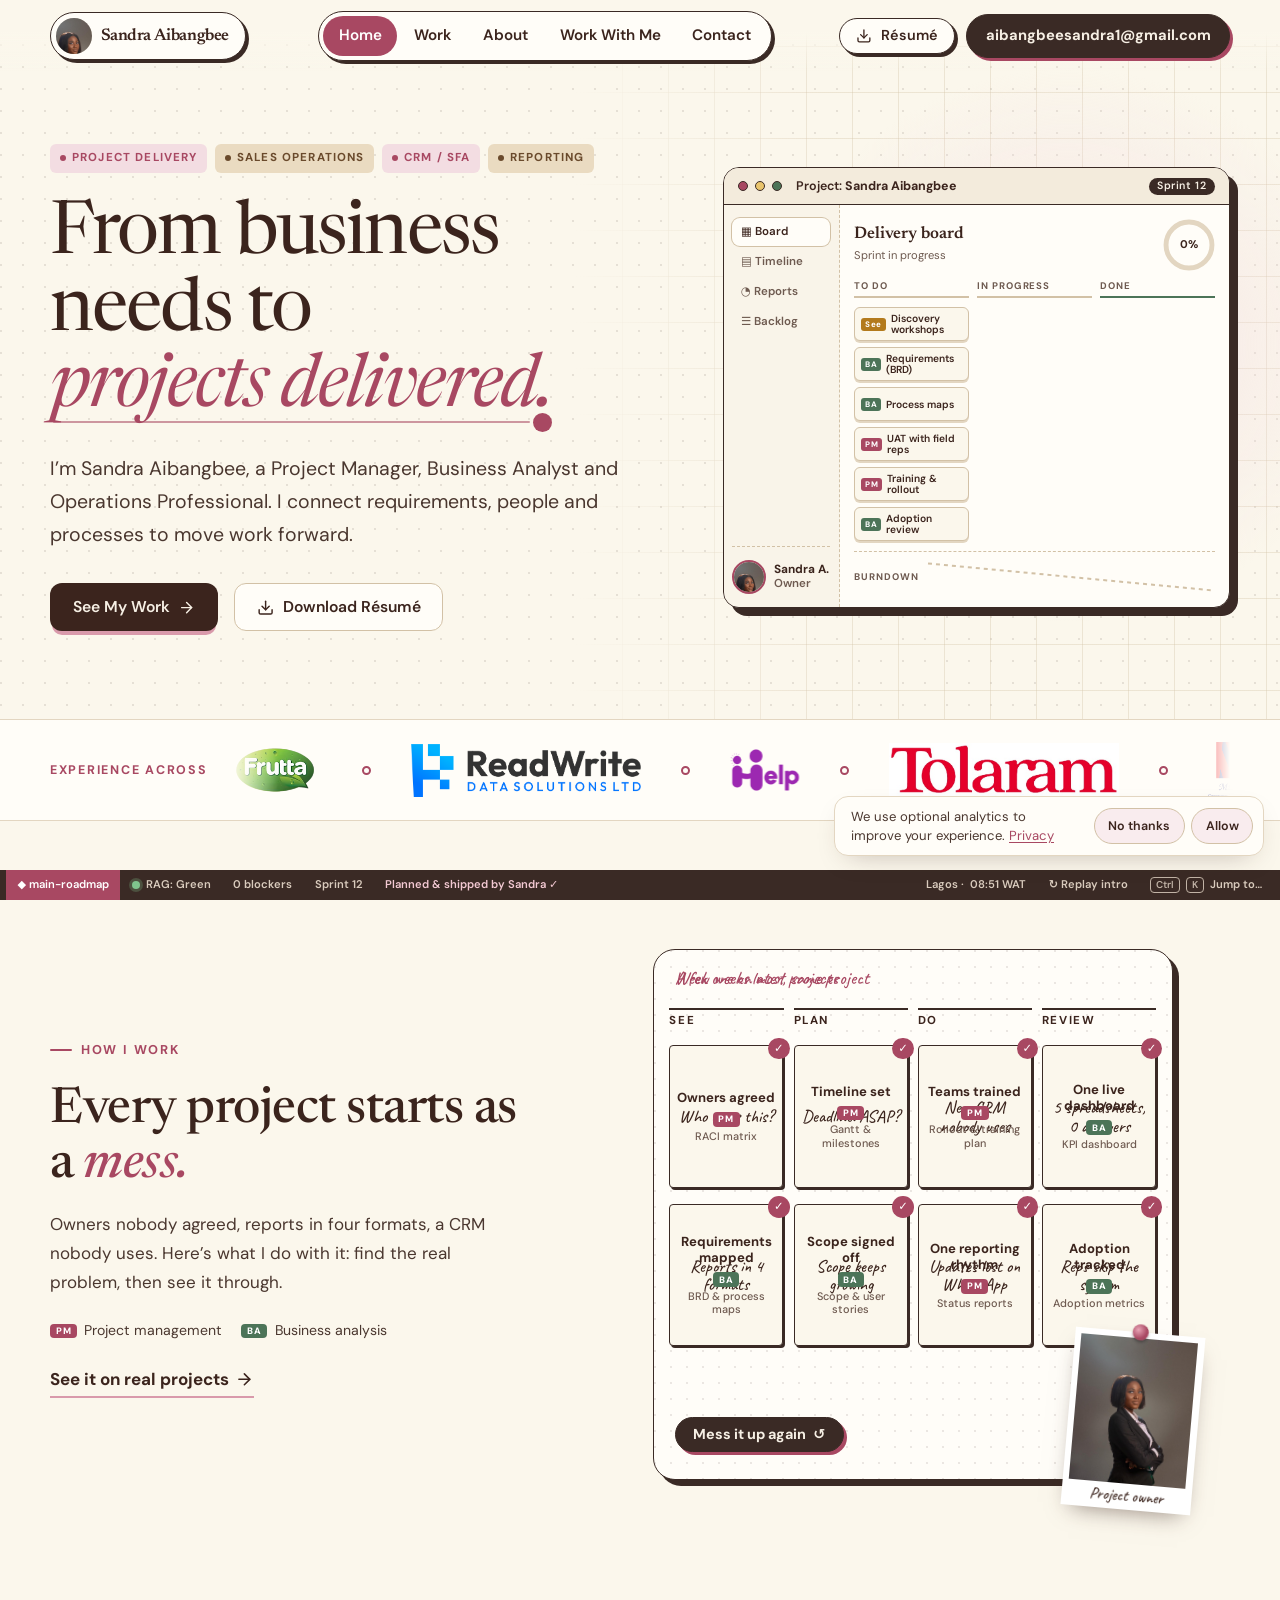
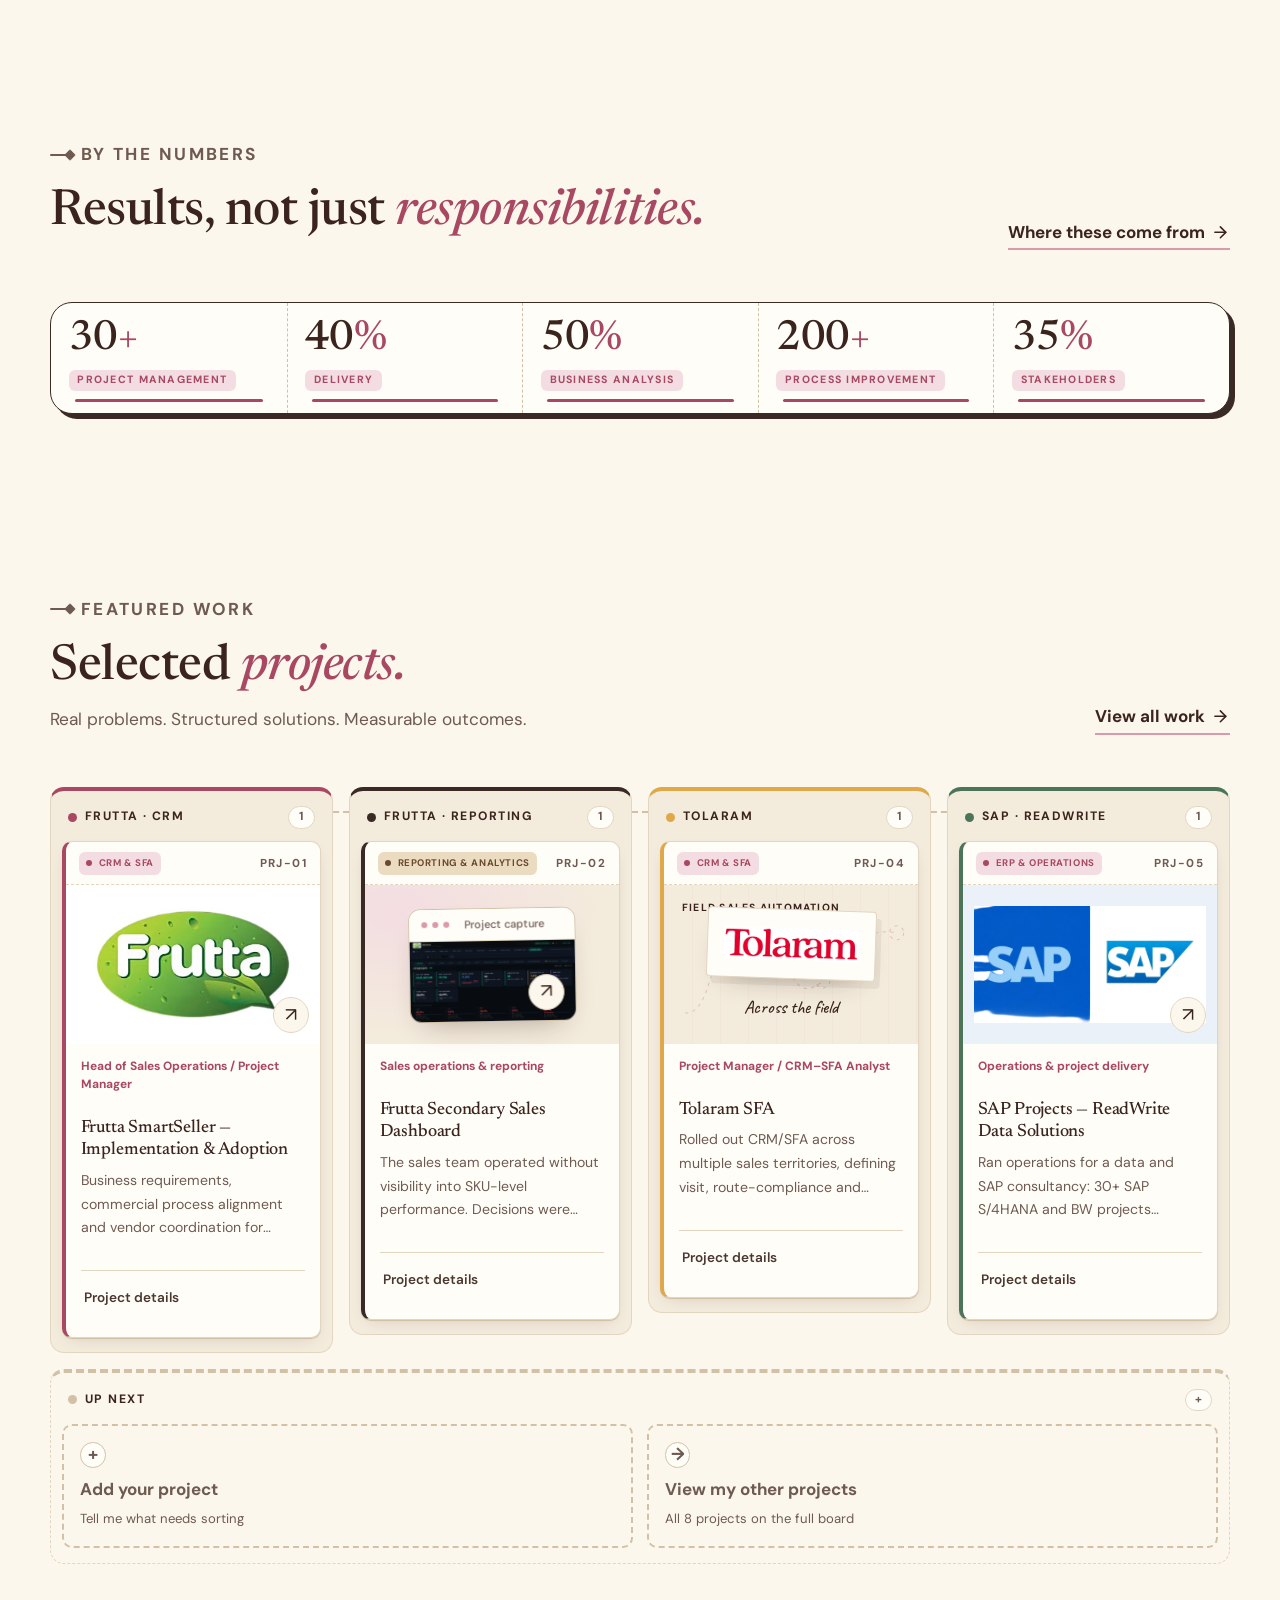
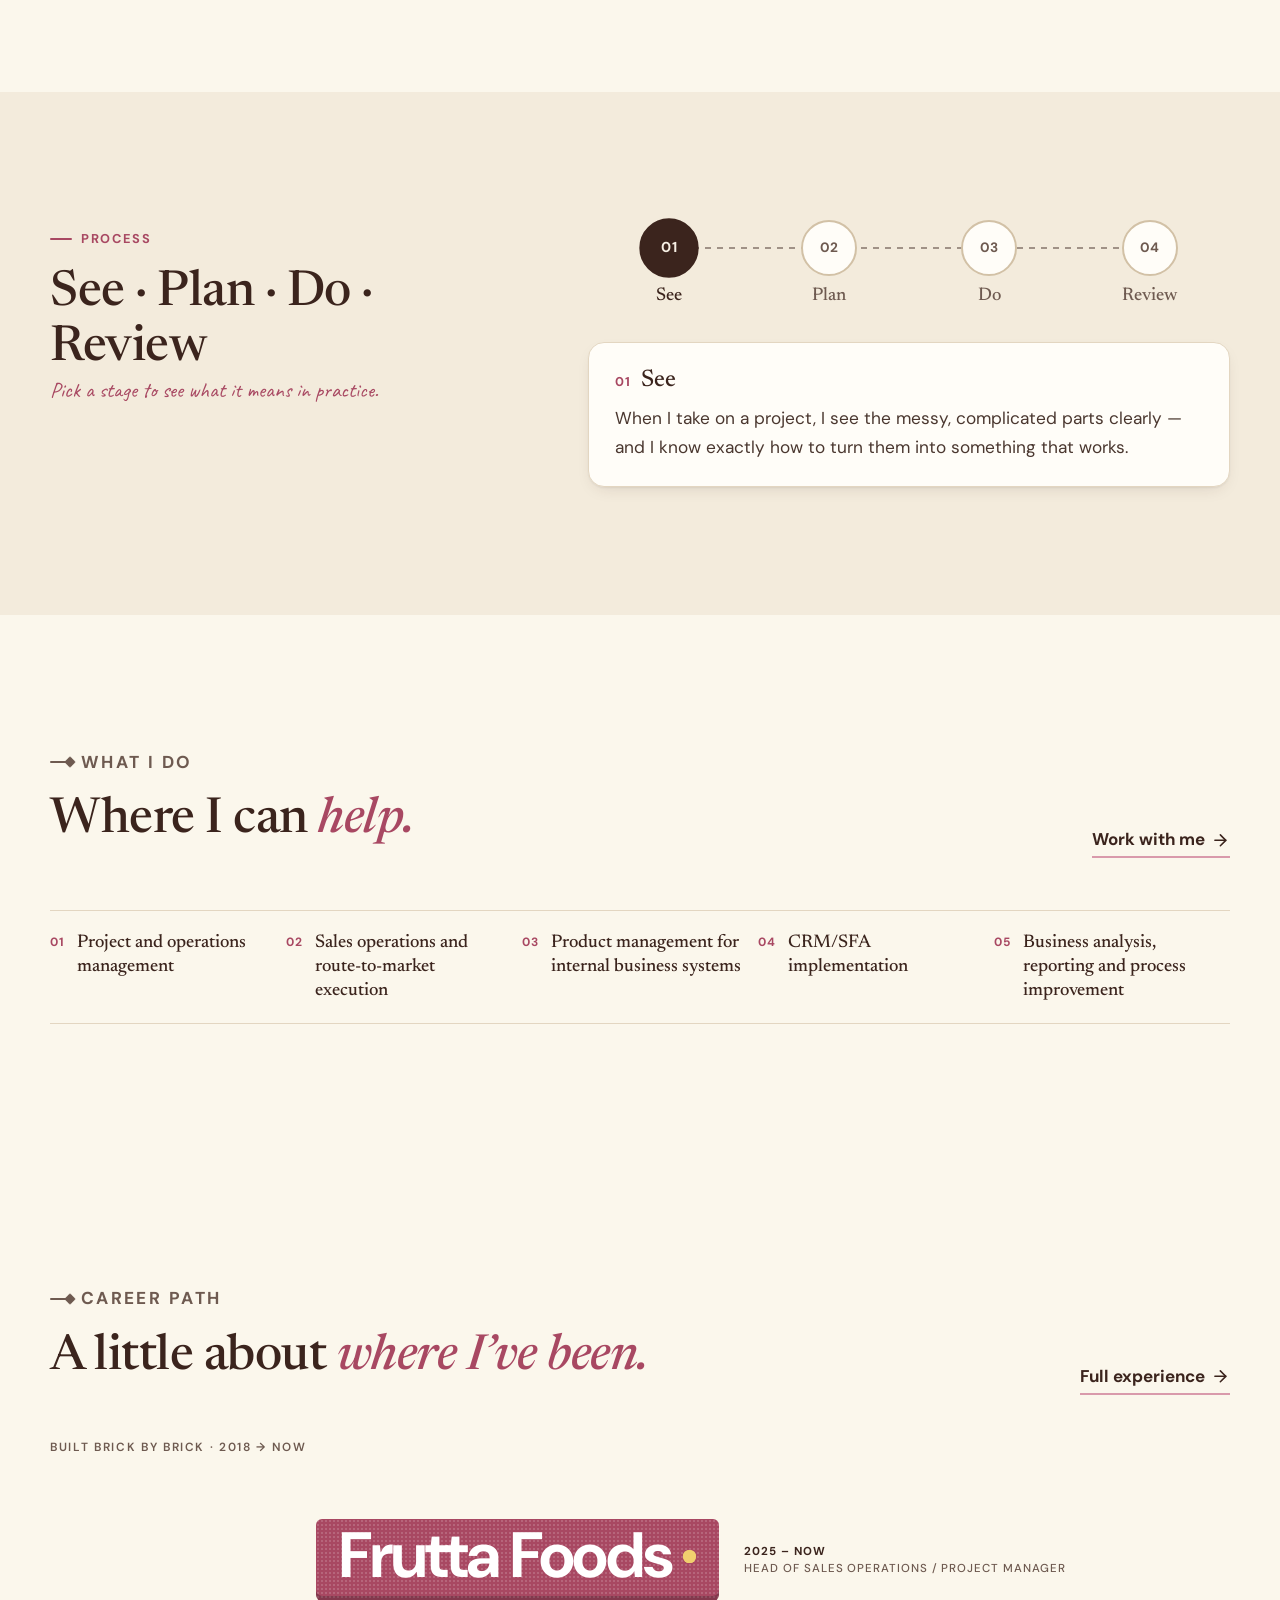
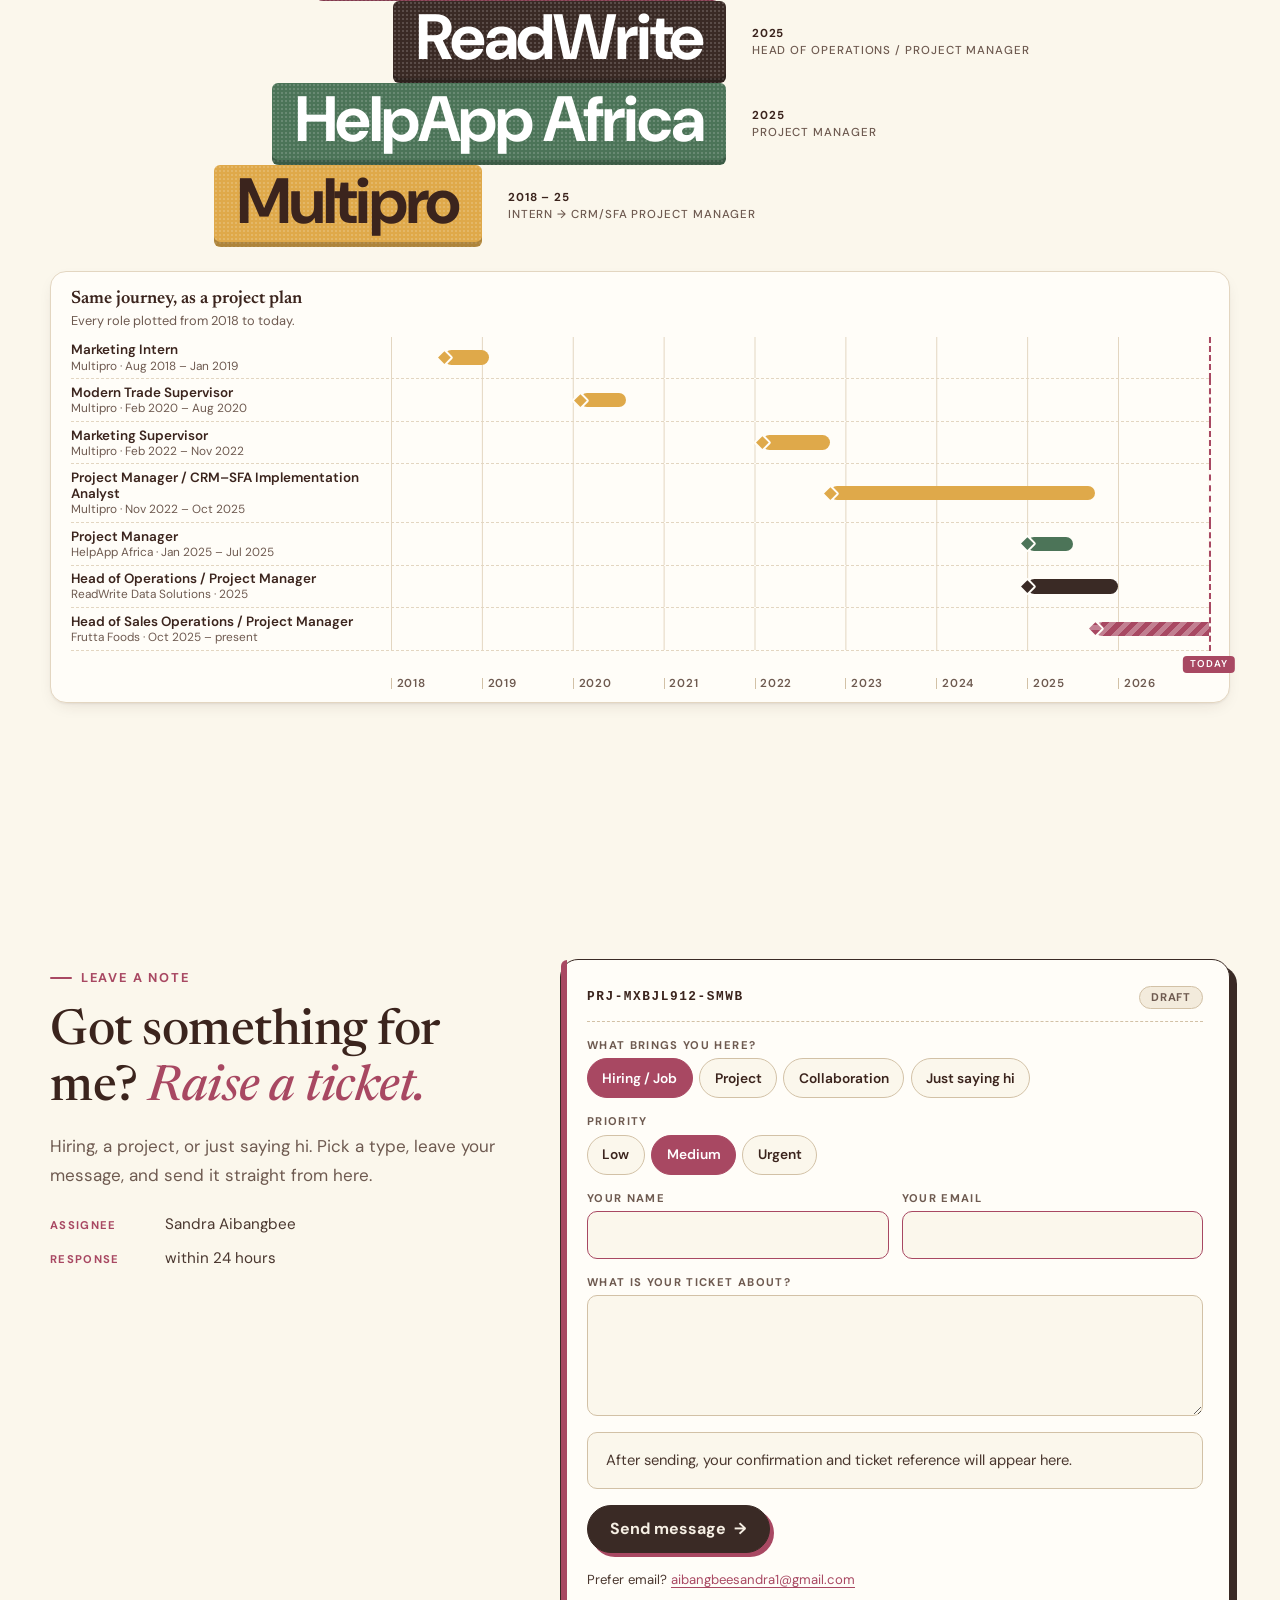
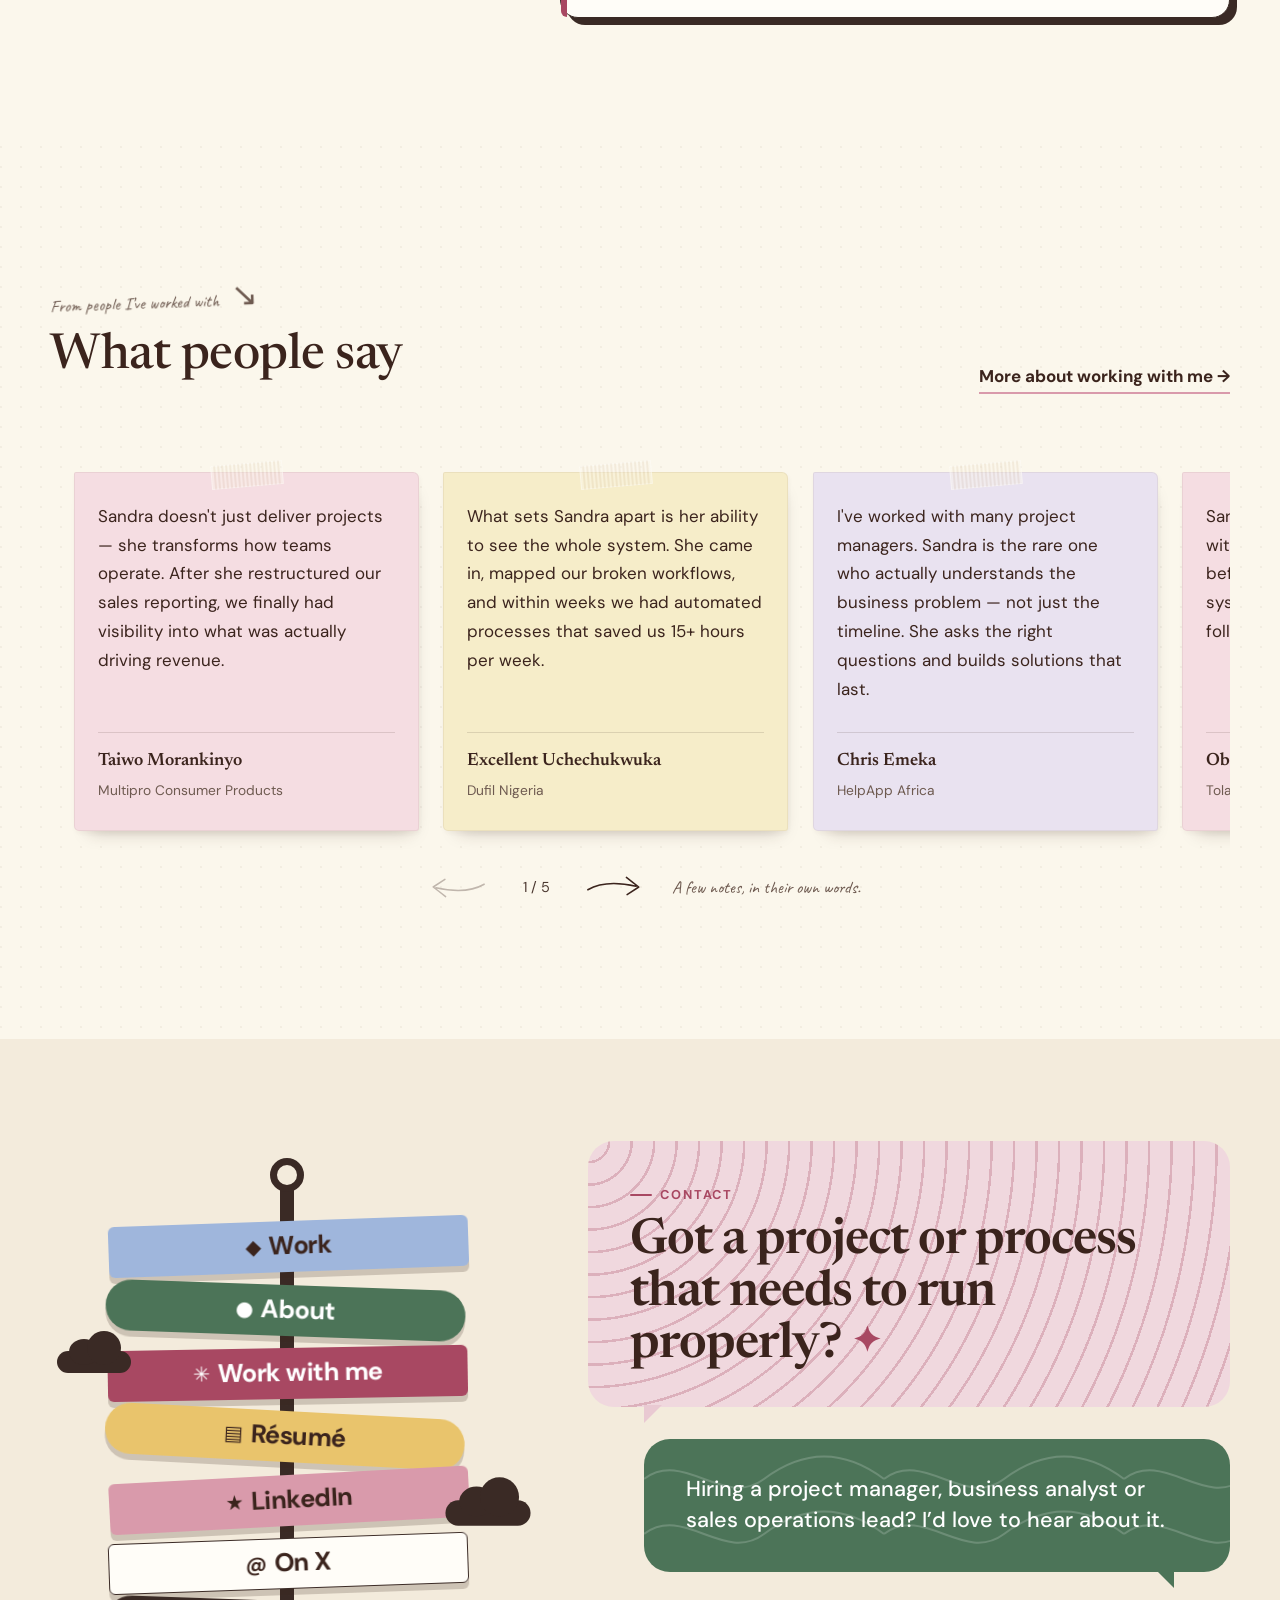
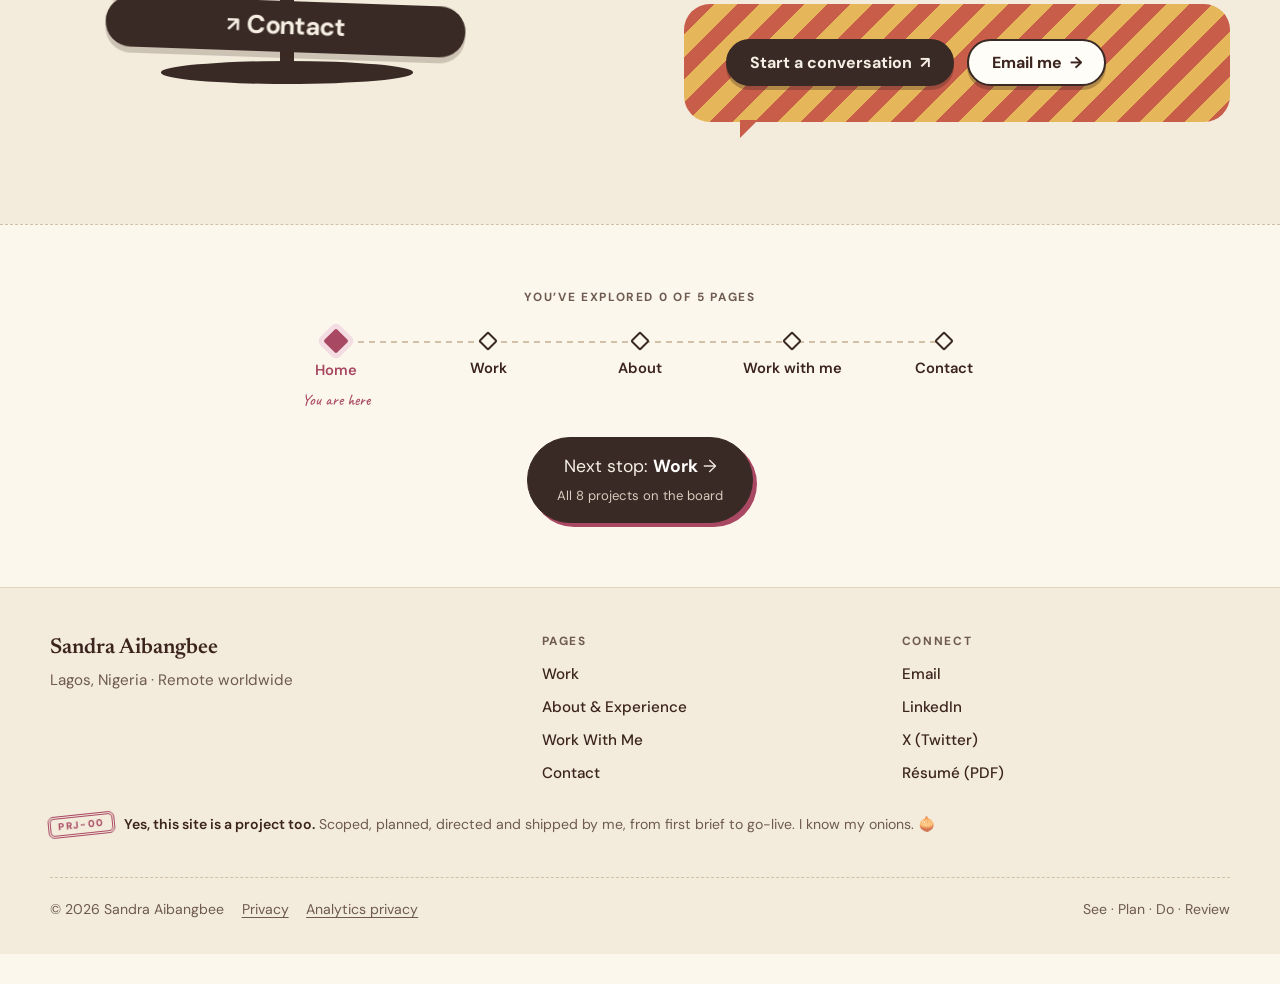
==== commit 7d3dac53: "Restore contact ticket choices with focused success and failure feedback" ====
--- a/index.html
+++ b/index.html
@@ -30,7 +30,7 @@
   
   <link rel="preload" as="style" href="https://fonts.googleapis.com/css2?family=Caveat:wght@500&family=DM+Sans:opsz,wght@9..40,400;9..40,500;9..40,600;9..40,700&family=Newsreader:ital,opsz,wght@0,6..72,400;0,6..72,500;0,6..72,600;1,6..72,400&display=swap" onload="this.onload=null;this.rel='stylesheet'">
   <noscript><link rel="stylesheet" href="https://fonts.googleapis.com/css2?family=Caveat:wght@500&family=DM+Sans:opsz,wght@9..40,400;9..40,500;9..40,600;9..40,700&family=Newsreader:ital,opsz,wght@0,6..72,400;0,6..72,500;0,6..72,600;1,6..72,400&display=swap"></noscript>
-  <link rel="stylesheet" href="/css/styles.css?v=cebc2aab33">
+  <link rel="stylesheet" href="/css/styles.css?v=216f297e01">
   <link rel="preload" as="image" href="/assets/images/sandra-hero.jpg">
 
   <script>
@@ -76,7 +76,7 @@
       }
     })();
   </script>
-  <script src="/js/main.js?v=905c2eef2d" defer></script>
+  <script src="/js/main.js?v=22766606d0" defer></script>
   <script type="application/ld+json">{"@context":"https://schema.org","@graph":[{"@type":"WebSite","@id":"https://sandraaibangbee.com/#website","url":"https://sandraaibangbee.com/","name":"Sandra Aibangbee","inLanguage":"en","publisher":{"@id":"https://sandraaibangbee.com/#person"}},{"@type":"Person","@id":"https://sandraaibangbee.com/#person","name":"Sandra Aibangbee","url":"https://sandraaibangbee.com/","image":"https://sandraaibangbee.com/assets/images/sandra-hero.jpg","jobTitle":"Head of Sales Operations / Project Manager","worksFor":{"@type":"Organization","name":"Frutta Foods"},"address":{"@type":"PostalAddress","addressLocality":"Lagos","addressCountry":"NG"},"email":"mailto:aibangbeesandra1@gmail.com","sameAs":["https://www.linkedin.com/in/sandraaibangbee","https://x.com/i_am_san_dra"],"knowsAbout":["Project management","Business analysis","Sales operations","Revenue operations","CRM implementation","Sales force automation","Route-to-market execution","Business process improvement","Digital transformation","Data analytics and reporting","SAP Business One","Stakeholder management","FMCG commercial operations"],"alumniOf":[{"@type":"CollegeOrUniversity","name":"National Open University of Nigeria"},{"@type":"EducationalOrganization","name":"Lagos Business School"},{"@type":"CollegeOrUniversity","name":"Ambrose Alli University"}],"hasCredential":[{"@type":"EducationalOccupationalCredential","name":"PMI Professional in Business Analysis (PMI-PBA)","credentialCategory":"certification","recognizedBy":{"@type":"Organization","name":"Project Management Institute"}},{"@type":"EducationalOccupationalCredential","name":"PGD in Project Management","credentialCategory":"certificate","recognizedBy":{"@type":"Organization","name":"Chartered Institute of Project Management"}},{"@type":"EducationalOccupationalCredential","name":"SAP Certified Associate Project Manager","credentialCategory":"certification","recognizedBy":{"@type":"Organization","name":"Chartered Institute of Project Management"}}]},{"@id":"https://sandraaibangbee.com/#webpage","url":"https://sandraaibangbee.com/","name":"Sandra Aibangbee | Project Manager, Sales Operations & Business Analyst","description":"Sandra Aibangbee is a Lagos-based project manager and business analyst delivering CRM/SFA rollouts, sales operations, reporting and process improvement.","isPartOf":{"@id":"https://sandraaibangbee.com/#website"},"inLanguage":"en","@type":"WebPage","about":{"@id":"https://sandraaibangbee.com/#person"},"mainEntity":{"@id":"https://sandraaibangbee.com/#person"}}]}</script>
 <link rel="stylesheet" href="/css/analytics.css?v=5dab698b31">
 <script defer src="/js/analytics.js?v=8cc0d5514f"></script>
@@ -468,26 +468,42 @@
       <div class="container ticket-grid">
         <div class="reveal ticket-intro">
           <p class="kicker">Leave a note</p>
-          <h2 id="ticket-heading">Got something for me? <em class="h-em">Let?s talk.</em></h2>
-          <p>Hiring, a project, or just saying hi. Send me an email and tell me what you have in mind.</p>
+          <h2 id="ticket-heading">Got something for me? <em class="h-em">Raise a ticket.</em></h2>
+          <p>Hiring, a project, or just saying hi. Pick a type, leave your message, and send it straight from here.</p>
           <ul class="ticket-sla" aria-label="What happens next">
             <li><b>Assignee</b> Sandra Aibangbee</li>
             <li><b>Response</b> within 24 hours</li>
           </ul>
         </div>
         <div class="ticket-stage">
-          <div class="ticket email-card reveal">
-            <div class="tk-head"><span class="tk-id">A note to Sandra</span><span class="tk-status">Email</span></div>
-            <h3>Tell me what needs sorting.</h3>
-            <a class="contact-email" href="mailto:aibangbeesandra1@gmail.com">aibangbeesandra1@gmail.com</a>
-            <p>Include a little about your project, role or question, and when you would like to get started.</p>
-            <div class="email-actions">
-              <a class="tk-submit" href="mailto:aibangbeesandra1@gmail.com?subject=Let%27s%20work%20together" data-email-open="app">Write an email <span aria-hidden="true">?</span></a>
-              <a class="text-link" href="https://mail.google.com/mail/?view=cm&amp;fs=1&amp;to=aibangbeesandra1%40gmail.com&amp;su=Let%27s%20work%20together" target="_blank" rel="noopener noreferrer" data-email-open="gmail">Open Gmail <span aria-hidden="true">?</span></a>
-              <button class="text-link" type="button" data-copy="aibangbeesandra1@gmail.com" aria-describedby="contact-email-status">Copy email</button>
+          <form class="ticket reveal" data-ticket action="https://formsubmit.co/aibangbeesandra1@gmail.com" method="post">
+            <div class="tk-head"><span class="tk-id" data-ticket-id>NEW TICKET</span><span class="tk-status" data-ticket-status>Draft</span></div>
+            <fieldset class="tk-field"><legend>What brings you here?</legend>
+              <div class="tk-chips">
+                <label class="tk-chip"><input type="radio" name="type" value="Hiring" checked><span>Hiring / Job</span></label>
+                <label class="tk-chip"><input type="radio" name="type" value="Project"><span>Project</span></label>
+                <label class="tk-chip"><input type="radio" name="type" value="Collaboration"><span>Collaboration</span></label>
+                <label class="tk-chip"><input type="radio" name="type" value="Just saying hi"><span>Just saying hi</span></label>
+              </div>
+            </fieldset>
+            <fieldset class="tk-field"><legend>Priority</legend><div class="tk-chips">
+              <label class="tk-chip"><input type="radio" name="priority" value="Low"><span>Low</span></label>
+              <label class="tk-chip"><input type="radio" name="priority" value="Medium" checked><span>Medium</span></label>
+              <label class="tk-chip"><input type="radio" name="priority" value="Urgent"><span>Urgent</span></label>
+            </div></fieldset>
+            <div class="tk-row">
+              <label class="tk-input"><span>Your name</span><input type="text" name="name" required maxlength="80" autocomplete="name"></label>
+              <label class="tk-input"><span>Your email</span><input type="email" name="email" required maxlength="120" autocomplete="email" inputmode="email"></label>
             </div>
-            <p class="email-status" id="contact-email-status" role="status" aria-live="polite" aria-atomic="true" tabindex="-1">Choose an option above, then press Send in your email app or Gmail. Your message is sent from there.</p>
-          </div>
+            <label class="tk-input"><span>What is your ticket about?</span><textarea name="message" required maxlength="2000" rows="4"></textarea></label>
+            <p class="tk-msg ticket-result" role="status" aria-live="polite" aria-atomic="true" tabindex="-1" data-ticket-msg>After sending, your confirmation and ticket reference will appear here.</p>
+            <div class="tk-foot">
+              <button class="tk-submit" type="submit"><span data-ticket-label>Send message</span> <span aria-hidden="true">&rarr;</span></button>
+              <button class="text-link ticket-again" type="button" data-ticket-again hidden>Send another message</button>
+            </div>
+            <p class="ticket-fallback">Prefer email? <a href="mailto:aibangbeesandra1@gmail.com">aibangbeesandra1@gmail.com</a></p>
+            <noscript><p>You will see FormSubmit's confirmation page after sending.</p></noscript>
+          </form>
         </div>
       </div>
     </section>
--- a/css/styles.css
+++ b/css/styles.css
@@ -1987,3 +1987,13 @@
 @keyframes calm-dialog { from { opacity: 0; translate: 0 8px; } to { opacity: 1; translate: 0 0; } }
 @keyframes calm-backdrop { from { opacity: 0; } to { opacity: 1; } }
 @keyframes calm-feedback { from { opacity: .6; } to { opacity: 1; } }
+
+/* Keep ticket feedback full width, focusable and visible in every result state. */
+.ticket-result { flex: none; padding: 1rem 1.1rem; border: 1.5px solid var(--line-2); border-radius: 10px; background: var(--paper); line-height: 1.6; }
+.ticket-result.is-success { background: #e6f0e7; border-color: #86ad8e; color: #244c2f; font-size: 1.05rem; font-weight: 700; }
+.ticket-result.is-error { background: #f9e9e7; border-color: #bb6963; color: #7a302b; font-weight: 600; }
+.ticket-result:focus-visible { outline: 3px solid var(--rose); outline-offset: 3px; }
+.ticket-fallback { margin: 0; font-size: .82rem; overflow-wrap: anywhere; }
+.ticket-fallback a { color: var(--rose); text-underline-offset: .2em; }
+.ticket-again { background: none; border: 0; cursor: pointer; font: inherit; }
+.ticket-again[hidden] { display: none; }
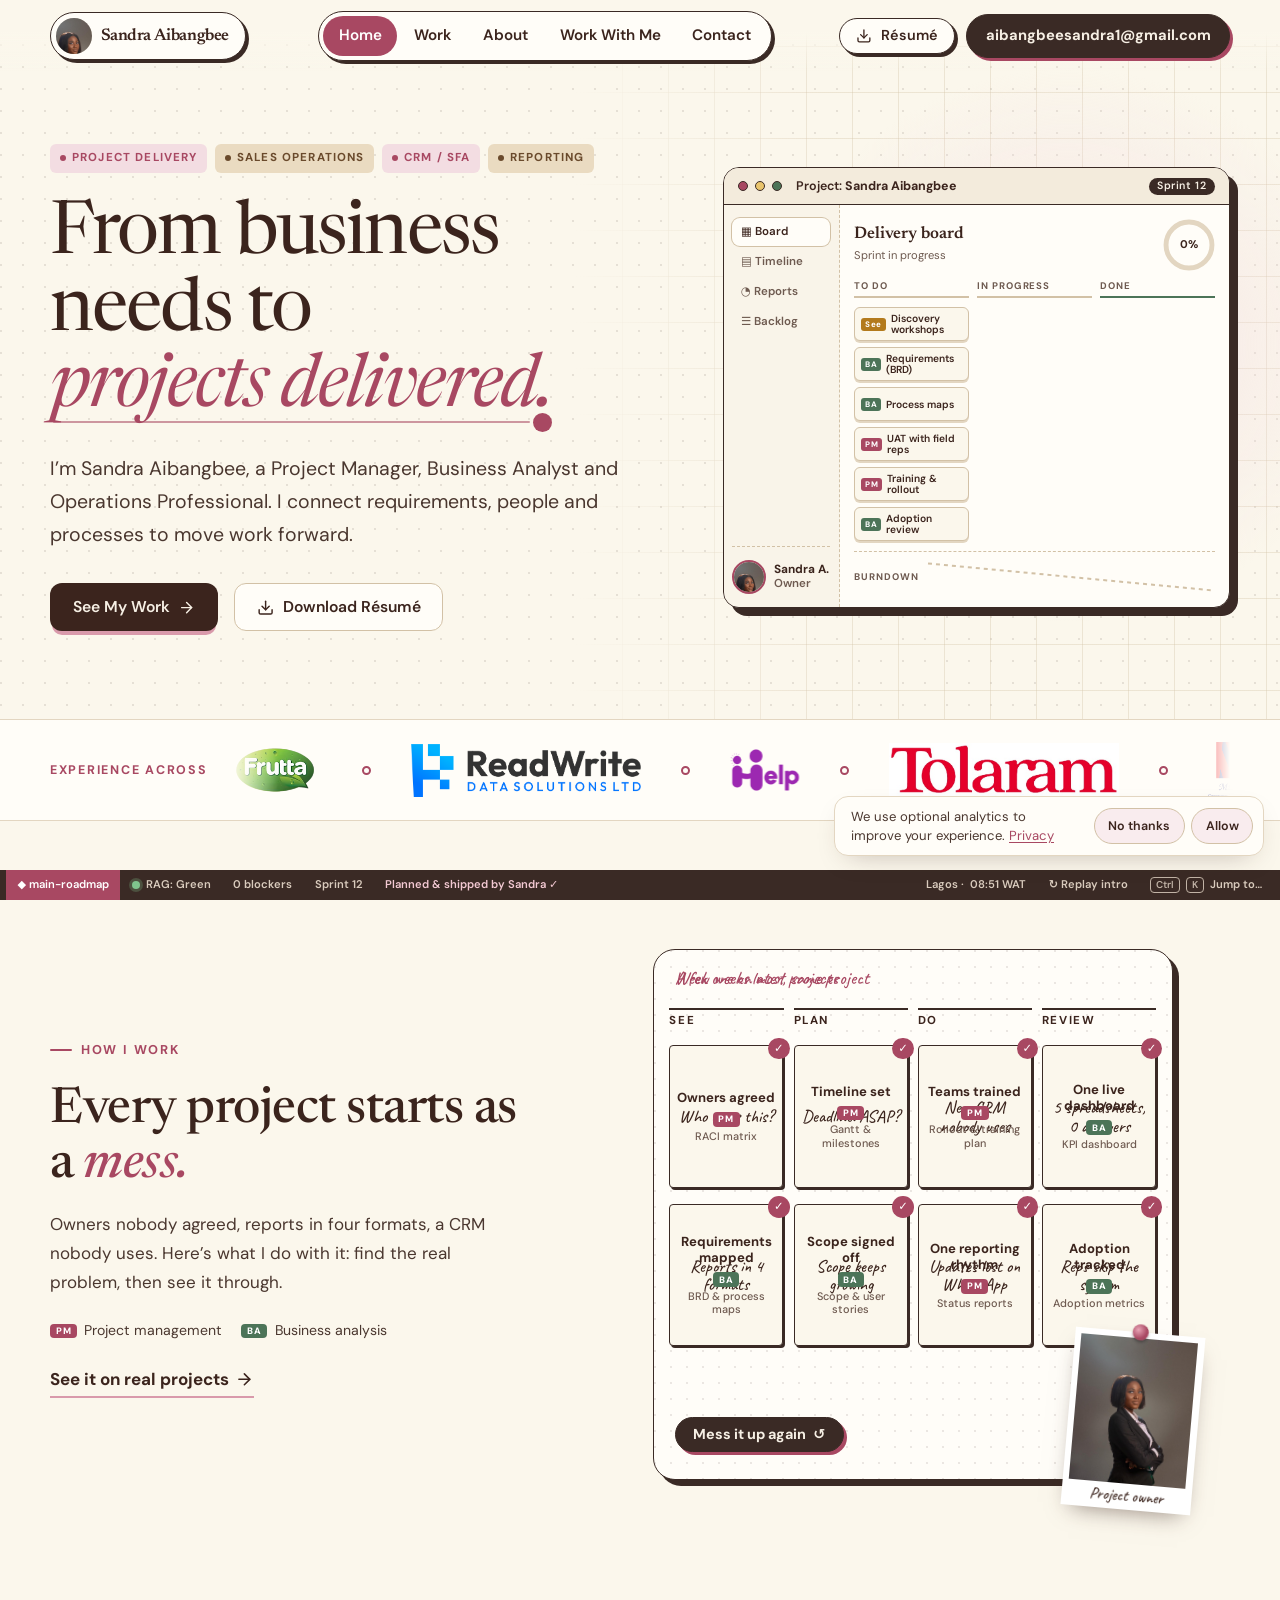
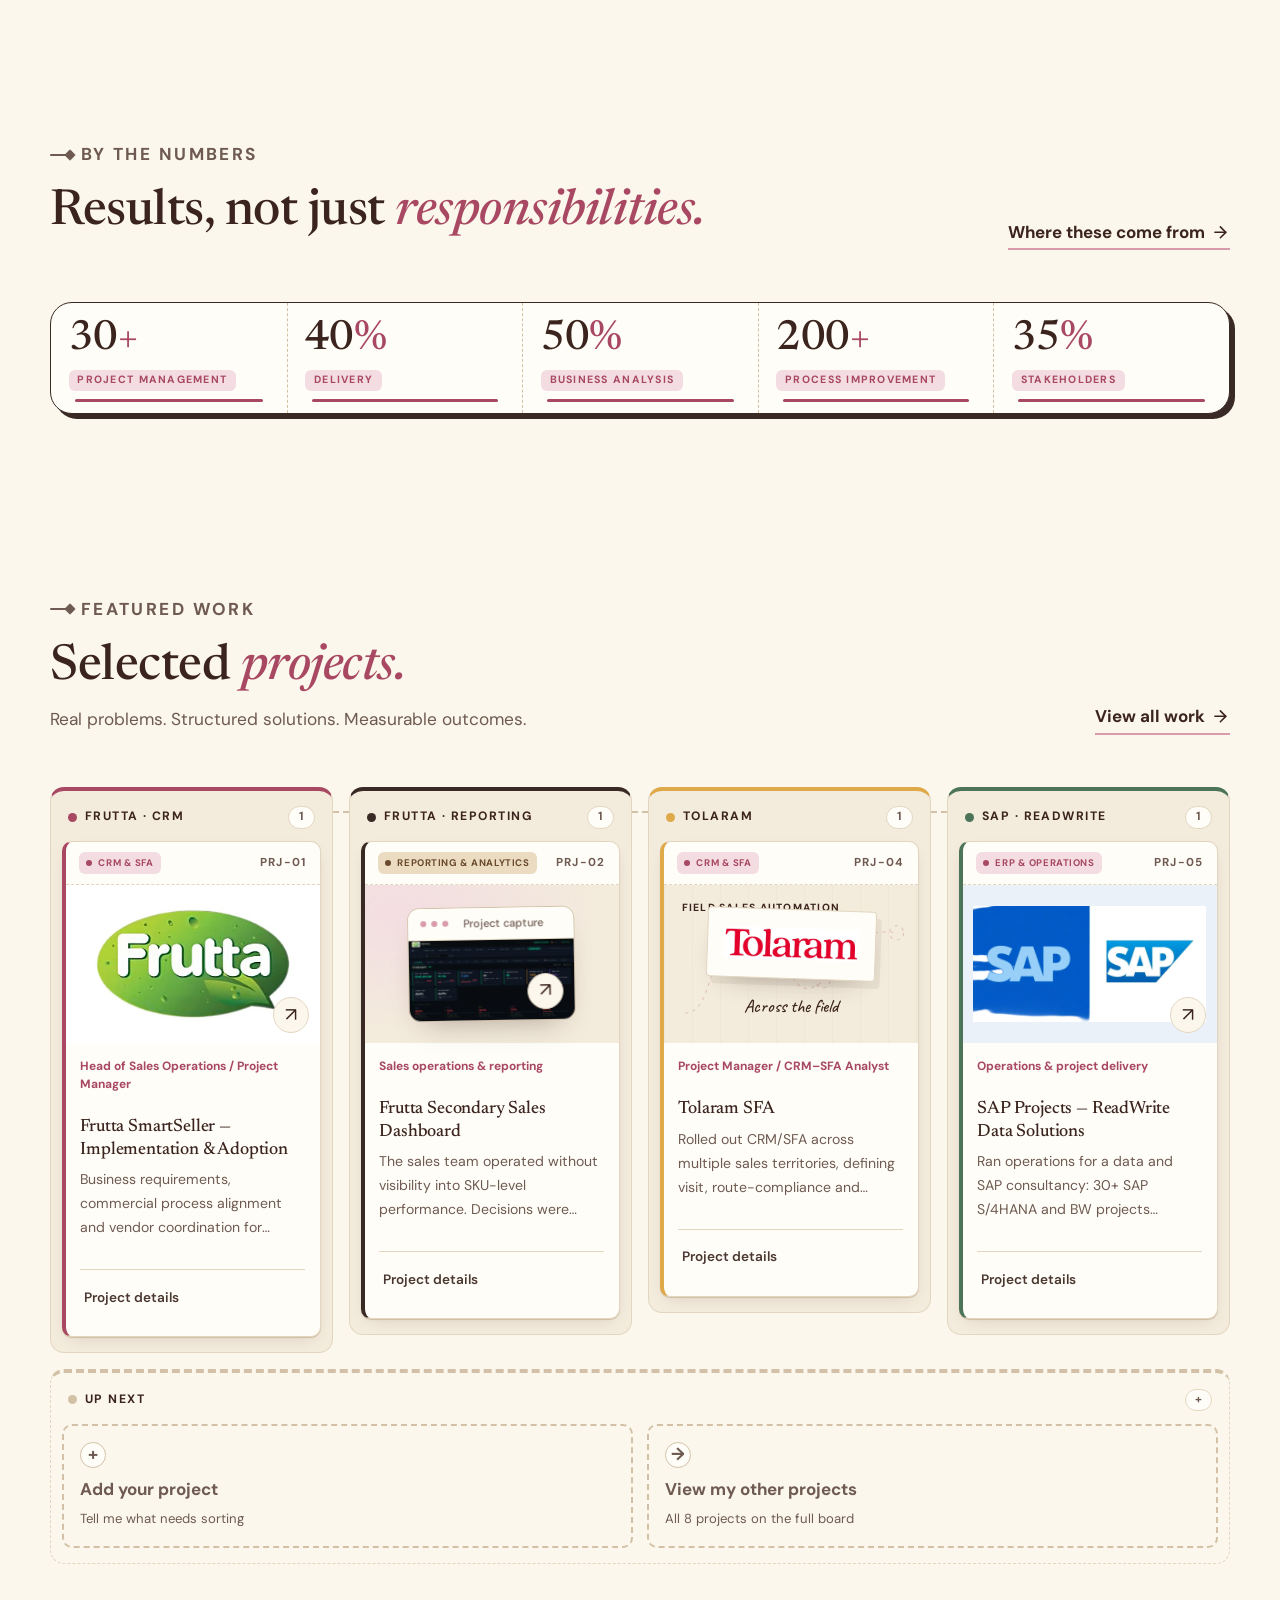
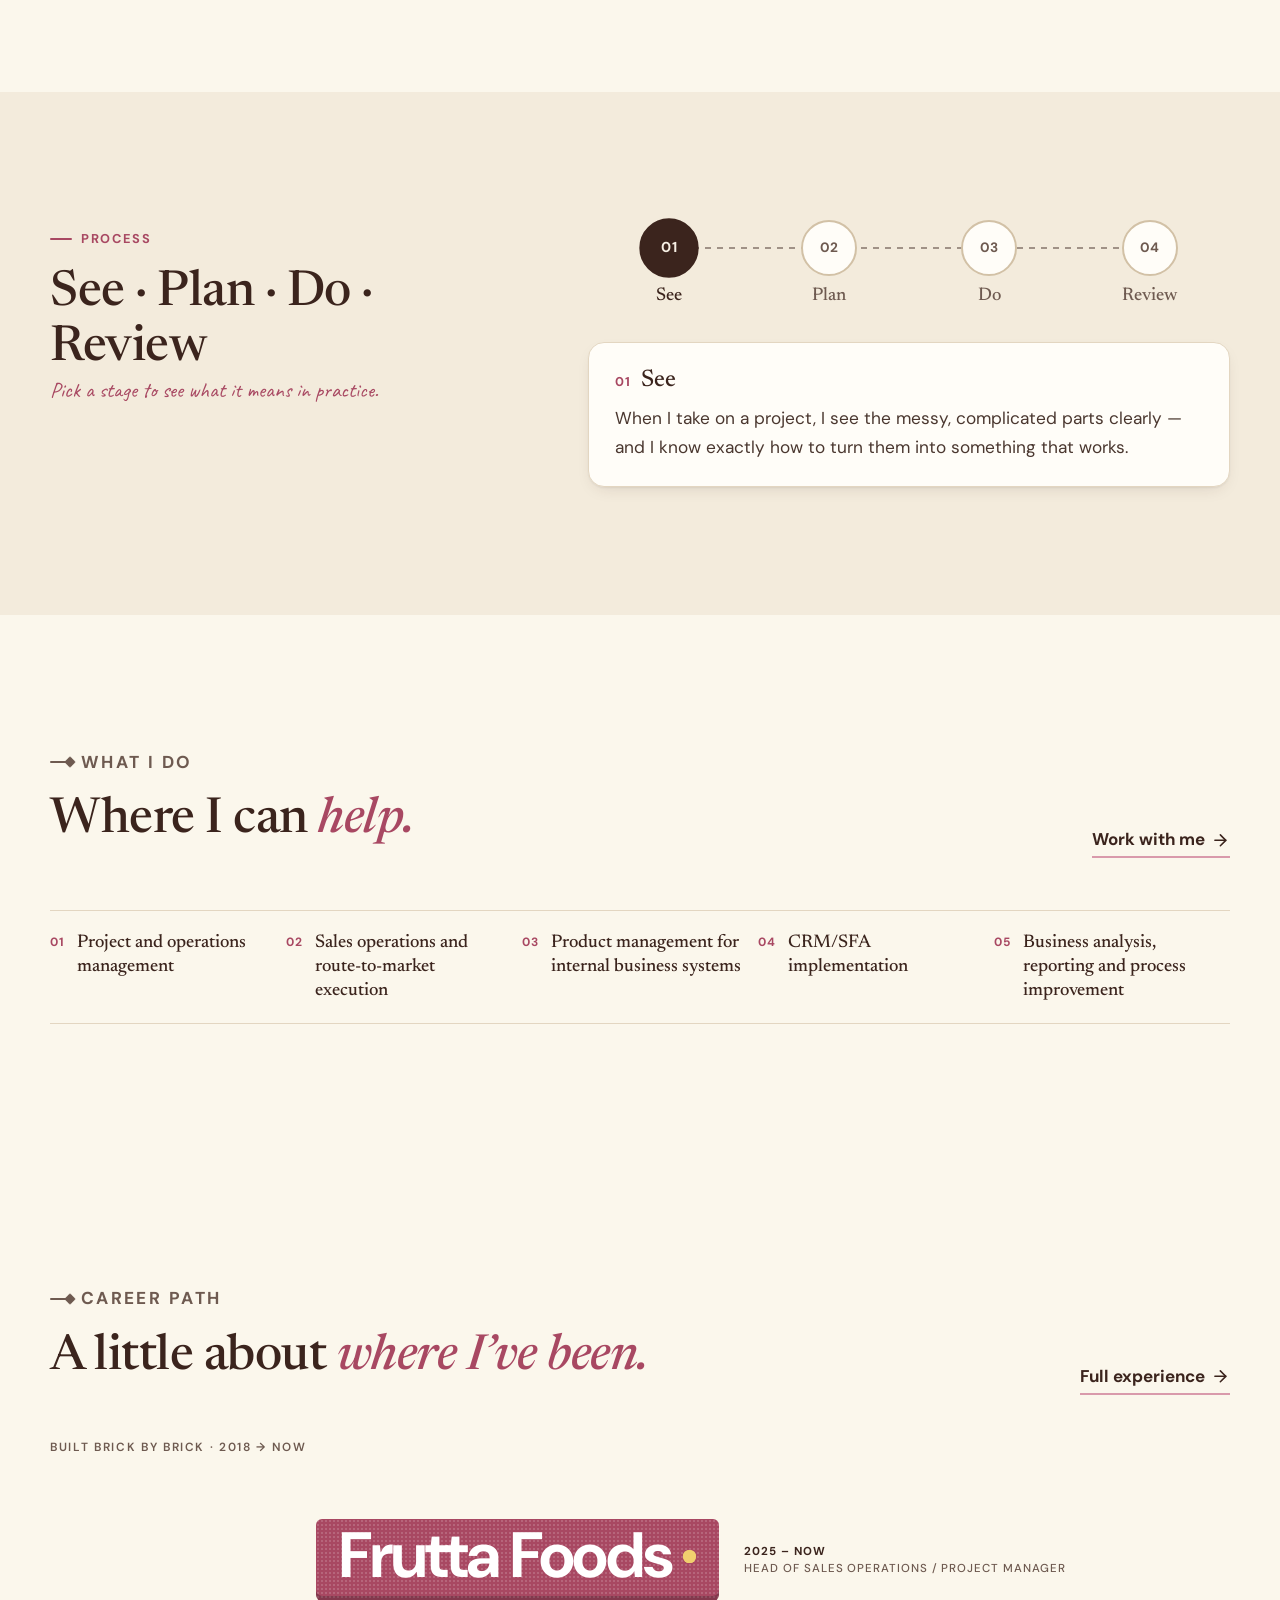
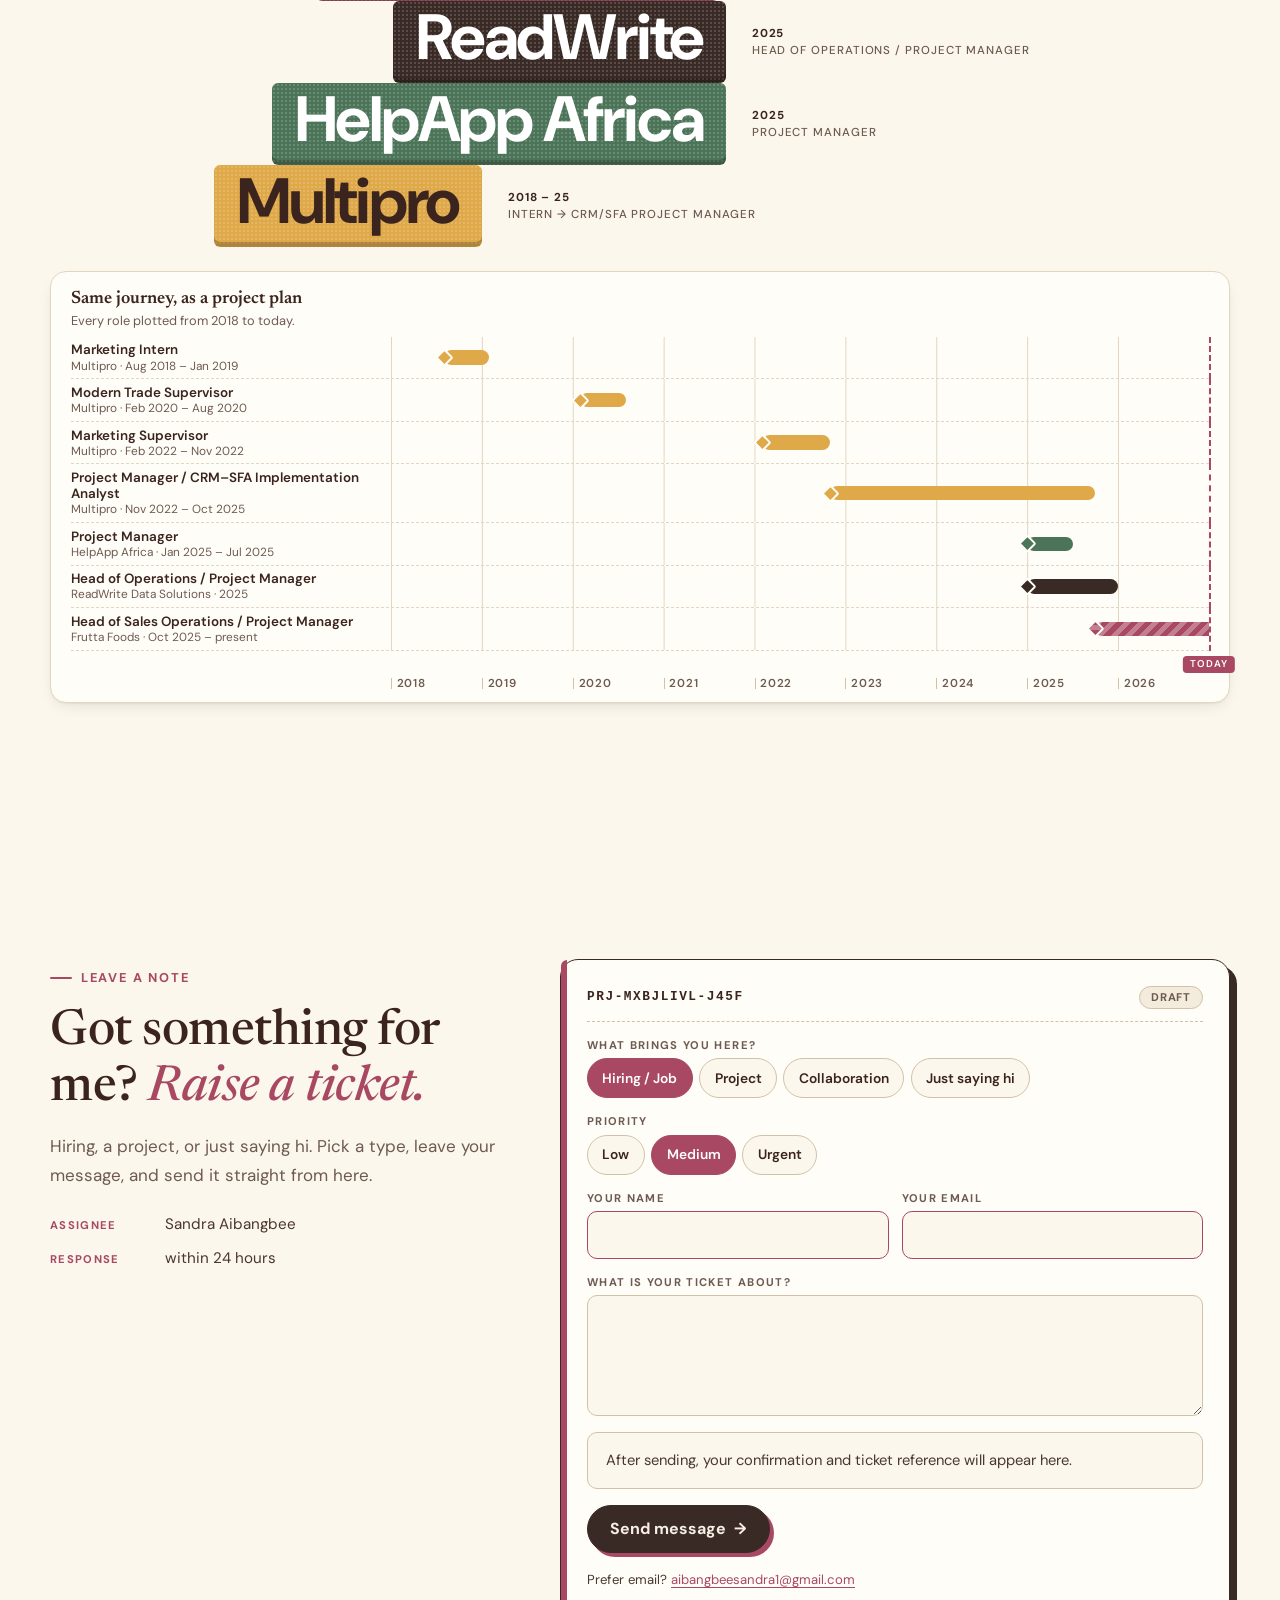
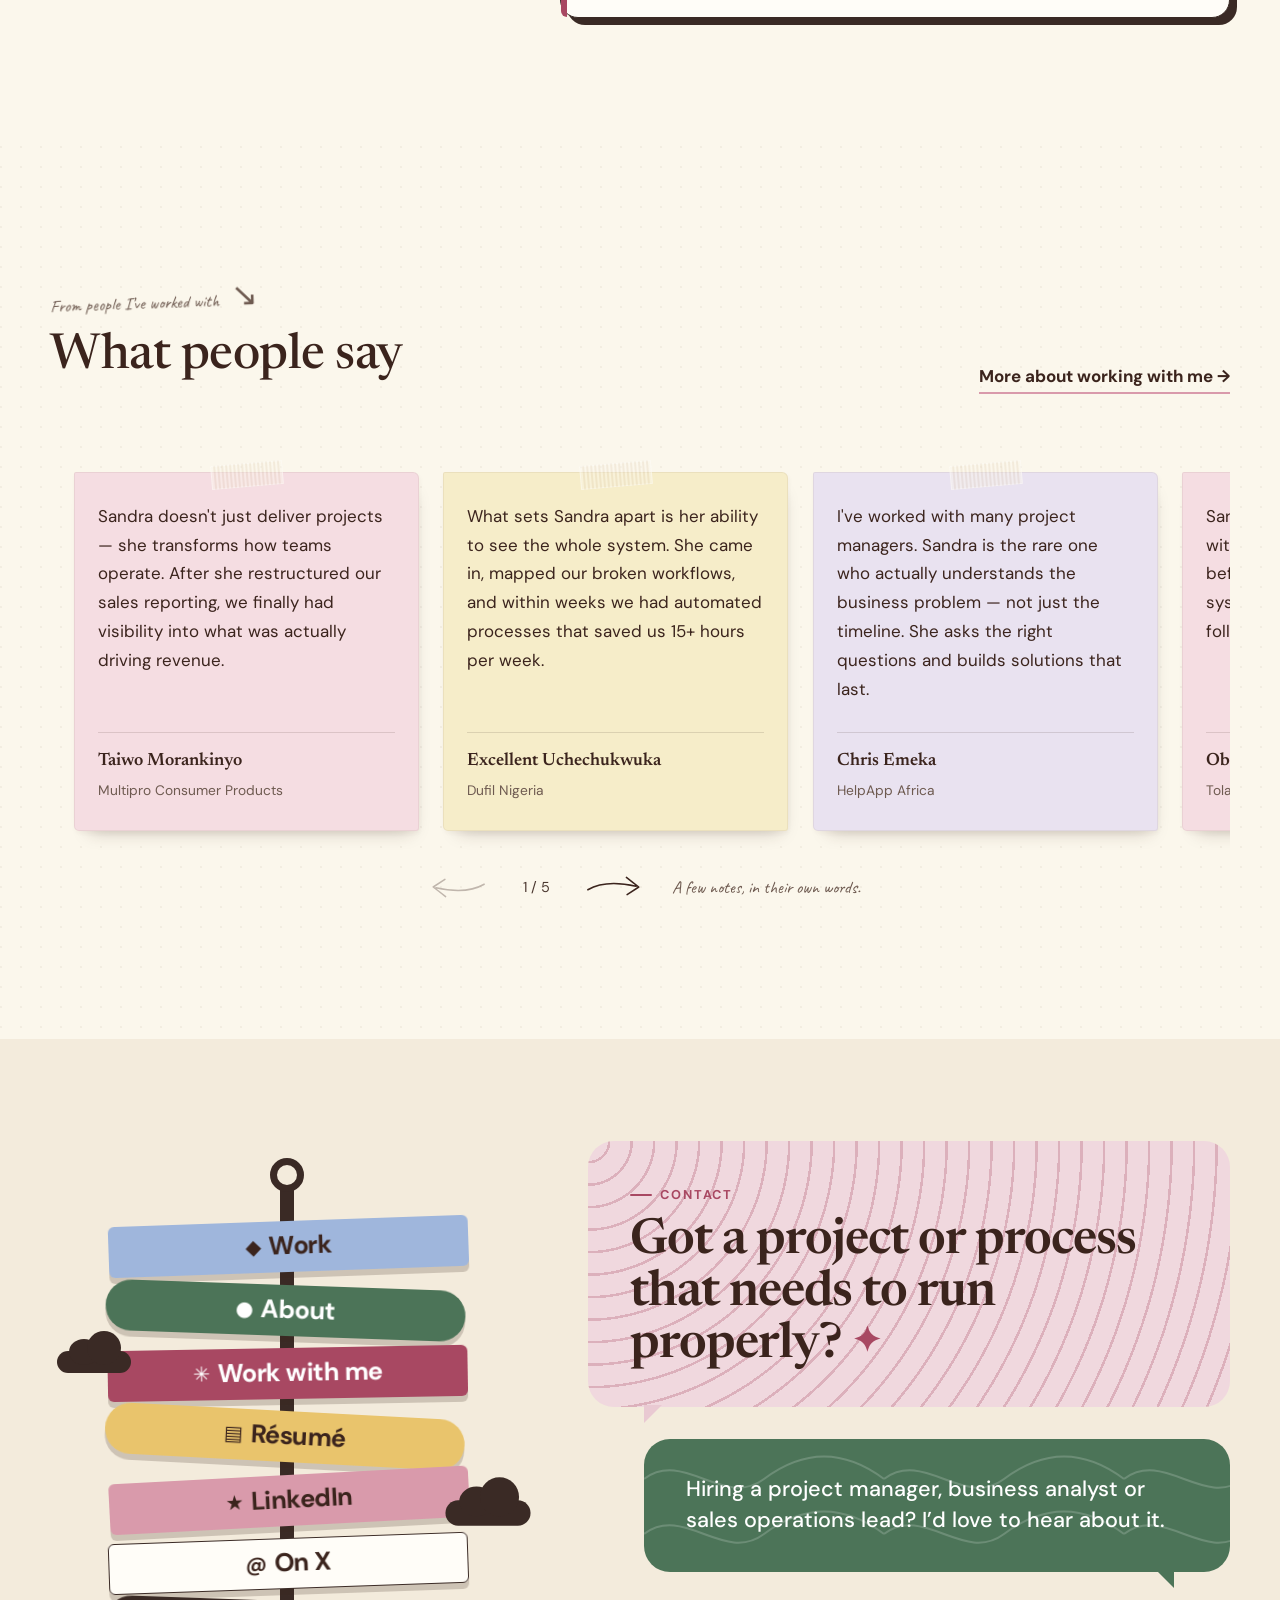
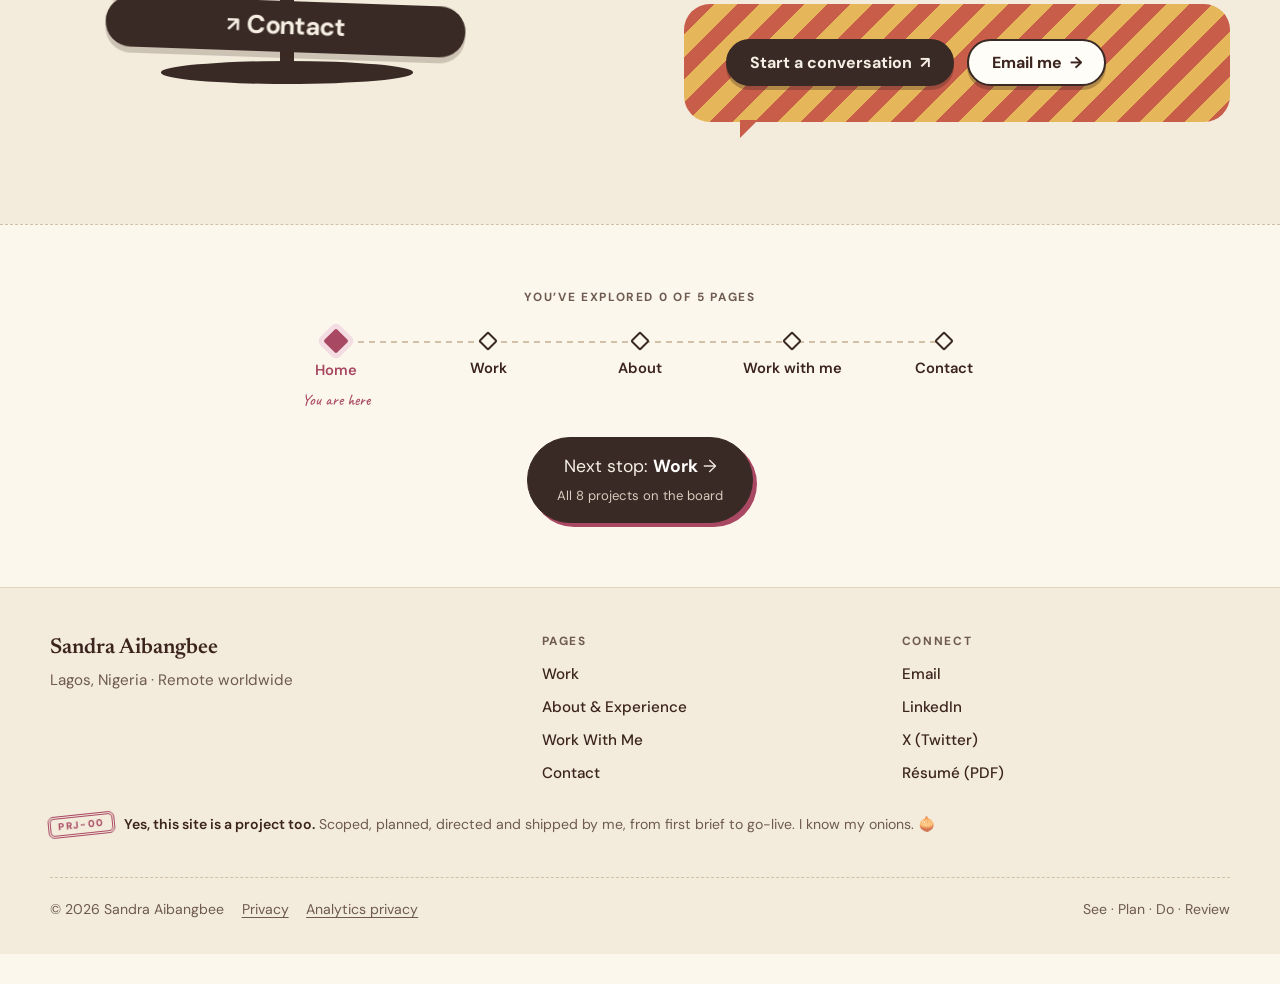
==== commit d78c1220: "Restore slide-and-rotate project card entrances and tilted hover" ====
--- a/index.html
+++ b/index.html
@@ -30,7 +30,7 @@
   
   <link rel="preload" as="style" href="https://fonts.googleapis.com/css2?family=Caveat:wght@500&family=DM+Sans:opsz,wght@9..40,400;9..40,500;9..40,600;9..40,700&family=Newsreader:ital,opsz,wght@0,6..72,400;0,6..72,500;0,6..72,600;1,6..72,400&display=swap" onload="this.onload=null;this.rel='stylesheet'">
   <noscript><link rel="stylesheet" href="https://fonts.googleapis.com/css2?family=Caveat:wght@500&family=DM+Sans:opsz,wght@9..40,400;9..40,500;9..40,600;9..40,700&family=Newsreader:ital,opsz,wght@0,6..72,400;0,6..72,500;0,6..72,600;1,6..72,400&display=swap"></noscript>
-  <link rel="stylesheet" href="/css/styles.css?v=216f297e01">
+  <link rel="stylesheet" href="/css/styles.css?v=dc884f437e">
   <link rel="preload" as="image" href="/assets/images/sandra-hero.jpg">
 
   <script>
--- a/css/styles.css
+++ b/css/styles.css
@@ -1701,13 +1701,13 @@
 
   /* Home Kanban: cards are dealt onto the board */
   .js .kanban--home.is-waiting .kanban-cards > li { opacity: 0; }
-  .js .kanban--home.is-in .kanban-cards > li { animation: card-dealt .5s cubic-bezier(.22, 1, .36, 1) both; }
+  .js .kanban--home.is-in .kanban-cards > li { animation: card-dealt .7s cubic-bezier(.25, 1.2, .4, 1) both; }
   .js .kanban--home.is-in .kanban-col:nth-child(1) li { animation-delay: .05s; }
   .js .kanban--home.is-in .kanban-col:nth-child(2) li { animation-delay: .2s; }
   .js .kanban--home.is-in .kanban-col:nth-child(3) li { animation-delay: .35s; }
   .js .kanban--home.is-in .kanban-col:nth-child(4) li { animation-delay: .5s; }
-  .js .kanban--home.is-in .kanban-col--open li { animation-delay: .32s; }
-  .js .kanban--home.is-in .kanban-col--open li + li { animation-delay: .4s; }
+  .js .kanban--home.is-in .kanban-col--open li { animation-delay: .75s; }
+  .js .kanban--home.is-in .kanban-col--open li + li { animation-delay: .9s; }
 
   /* Results: each figure fills a small progress bar while it counts */
   .numbers li { position: relative; }
@@ -1727,7 +1727,7 @@
   .js .slider-track.is-in .quote-sheet:nth-child(5) { animation-delay: .6s; }
 }
 @keyframes kicker-land { from { opacity: 0; scale: .85; } to { opacity: 1; scale: 1; } }
-@keyframes card-dealt { from { opacity: 0; translate: 0 14px; } to { opacity: 1; translate: 0 0; } }
+@keyframes card-dealt { from { opacity: 0; translate: -40px -30px; rotate: -8deg; } to { opacity: 1; translate: 0 0; rotate: 0deg; } }
 @keyframes note-pinned { 0% { opacity: 0; transform: translateY(-26px) rotate(-6deg); } 60% { opacity: 1; transform: rotate(2deg); } 100% { opacity: 1; transform: none; } }
 @media (prefers-reduced-motion: reduce) { .delivery-bar-marks i { transition: none; } }
 
@@ -1974,13 +1974,10 @@
   .lightbox[open], .video-modal[open] { animation: calm-dialog .22s cubic-bezier(.22, 1, .36, 1); }
   .lightbox[open]::backdrop, .video-modal[open]::backdrop, .project-reader-modal[open]::backdrop { animation: calm-backdrop .2s ease-out; }
   .email-status.is-active { animation: calm-feedback .3s ease-out; }
-  .js .kanban--home.is-in .kanban-col:nth-child(2) li { animation-delay: .08s; }
-  .js .kanban--home.is-in .kanban-col:nth-child(3) li { animation-delay: .16s; }
-  .js .kanban--home.is-in .kanban-col:nth-child(4) li { animation-delay: .24s; }
 }
 @media (hover: hover) and (pointer: fine) {
   .project-card, .kanban .project-card { transition: transform .25s cubic-bezier(.22, 1, .36, 1), box-shadow .25s ease, border-color .25s ease; }
-  .kanban .project-card:hover { transform: translateY(-3px); }
+  .kanban .project-card:hover { transform: translateY(-4px) rotate(-1.2deg); }
   .project-card .card-media img { transition: transform .5s cubic-bezier(.22, 1, .36, 1); }
   .project-card:hover .card-media img { transform: scale(1.025); }
 }
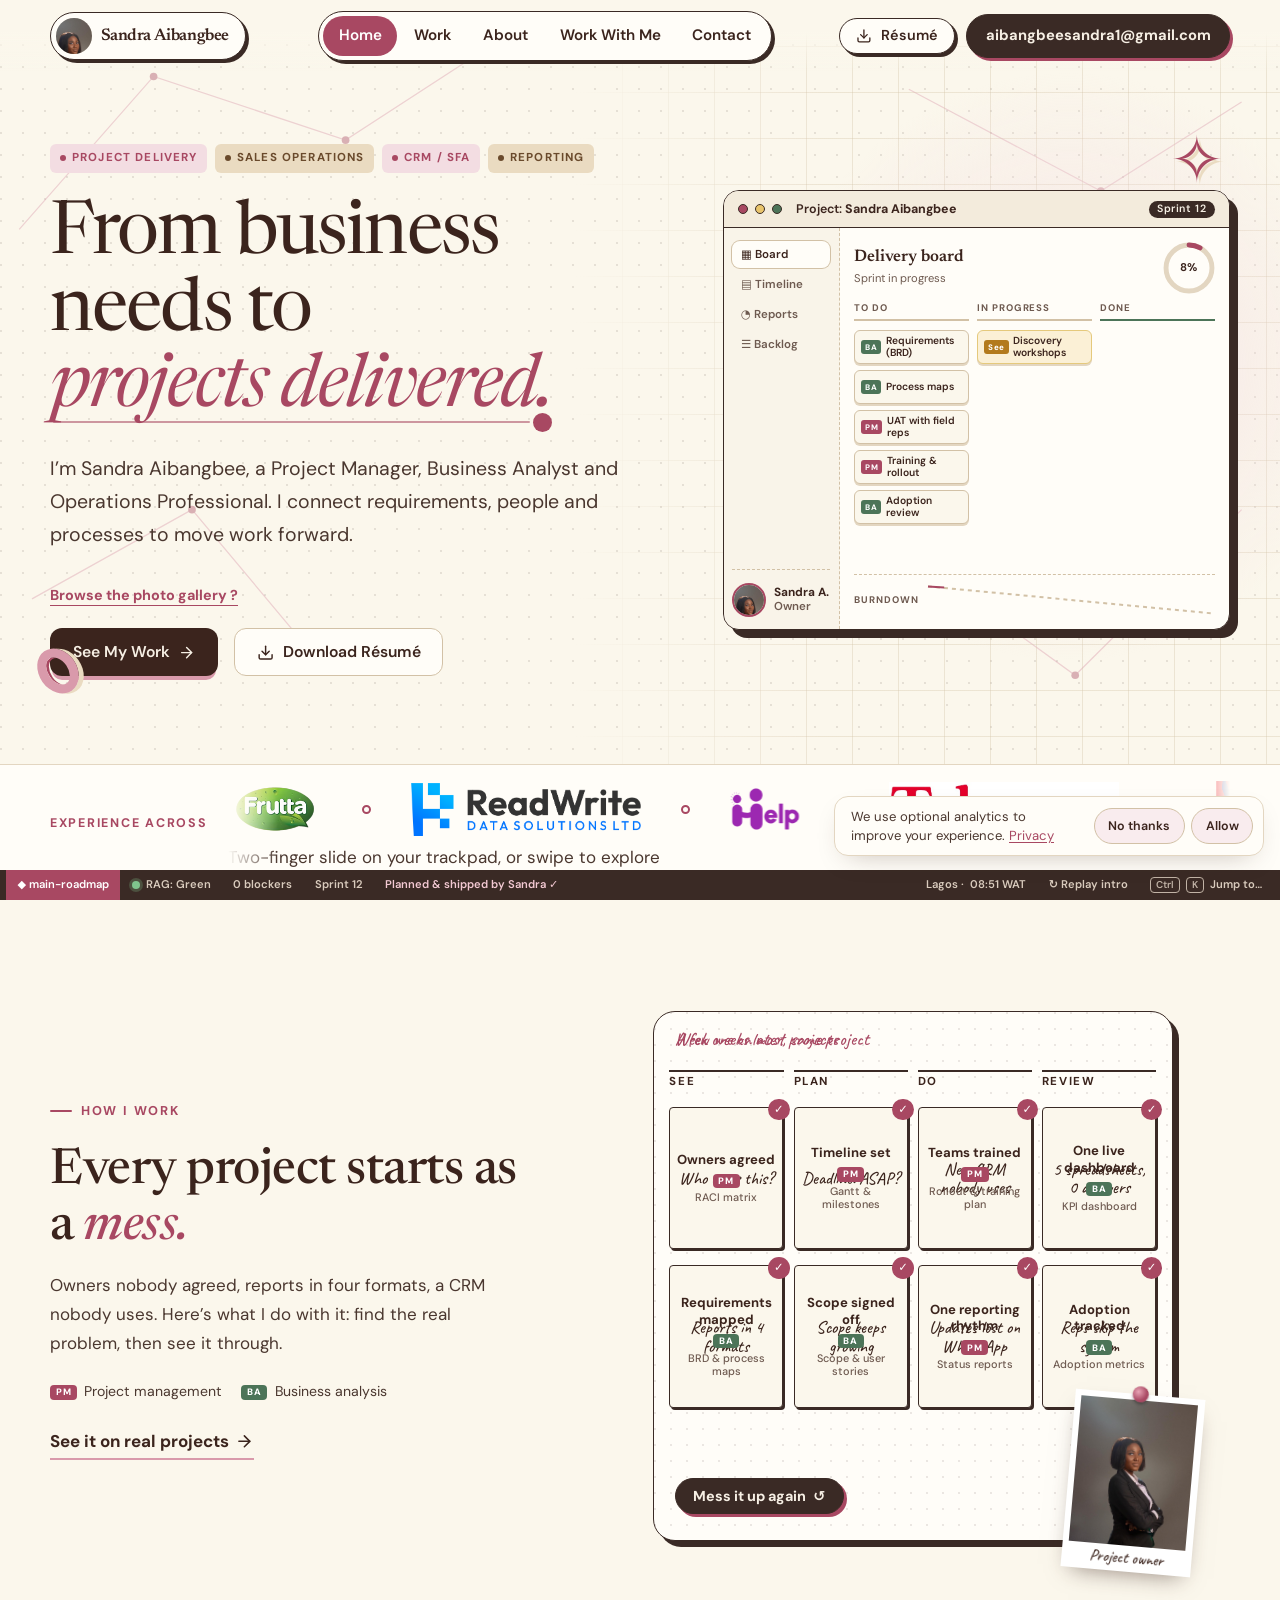
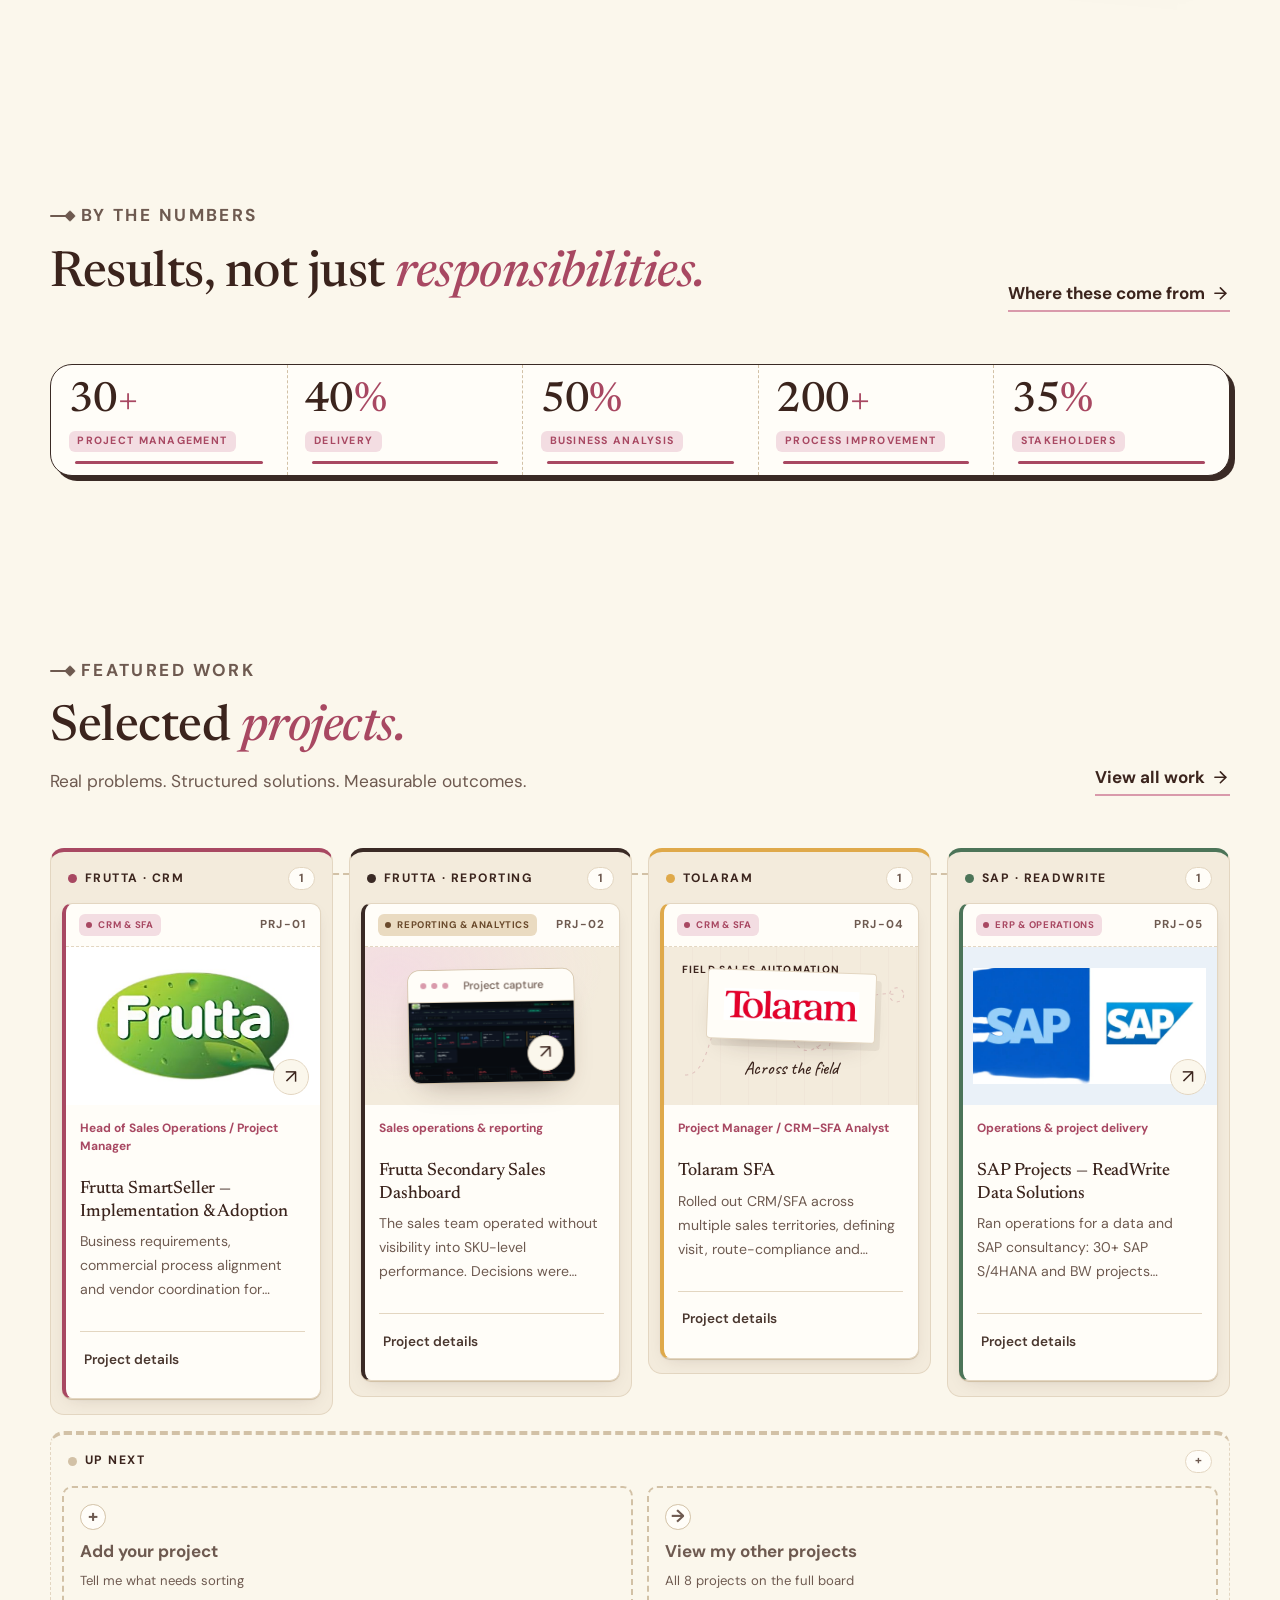
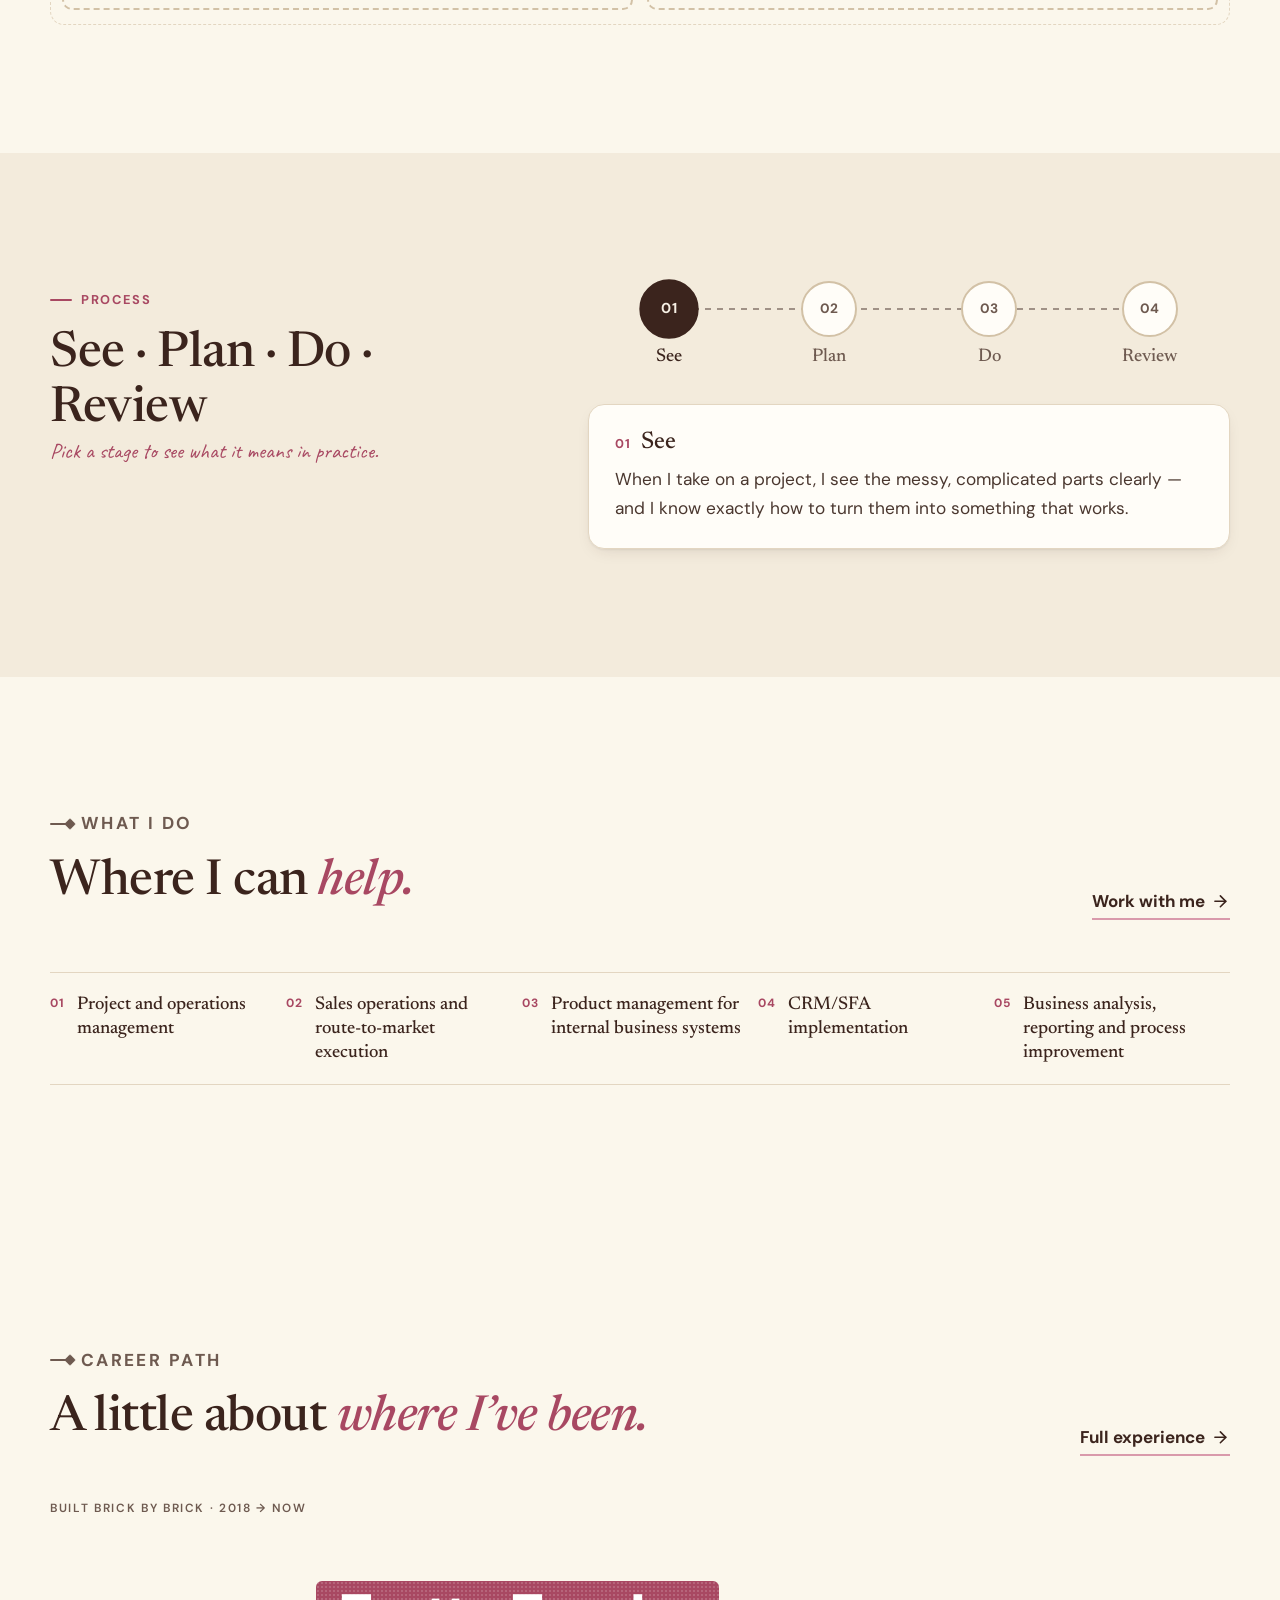
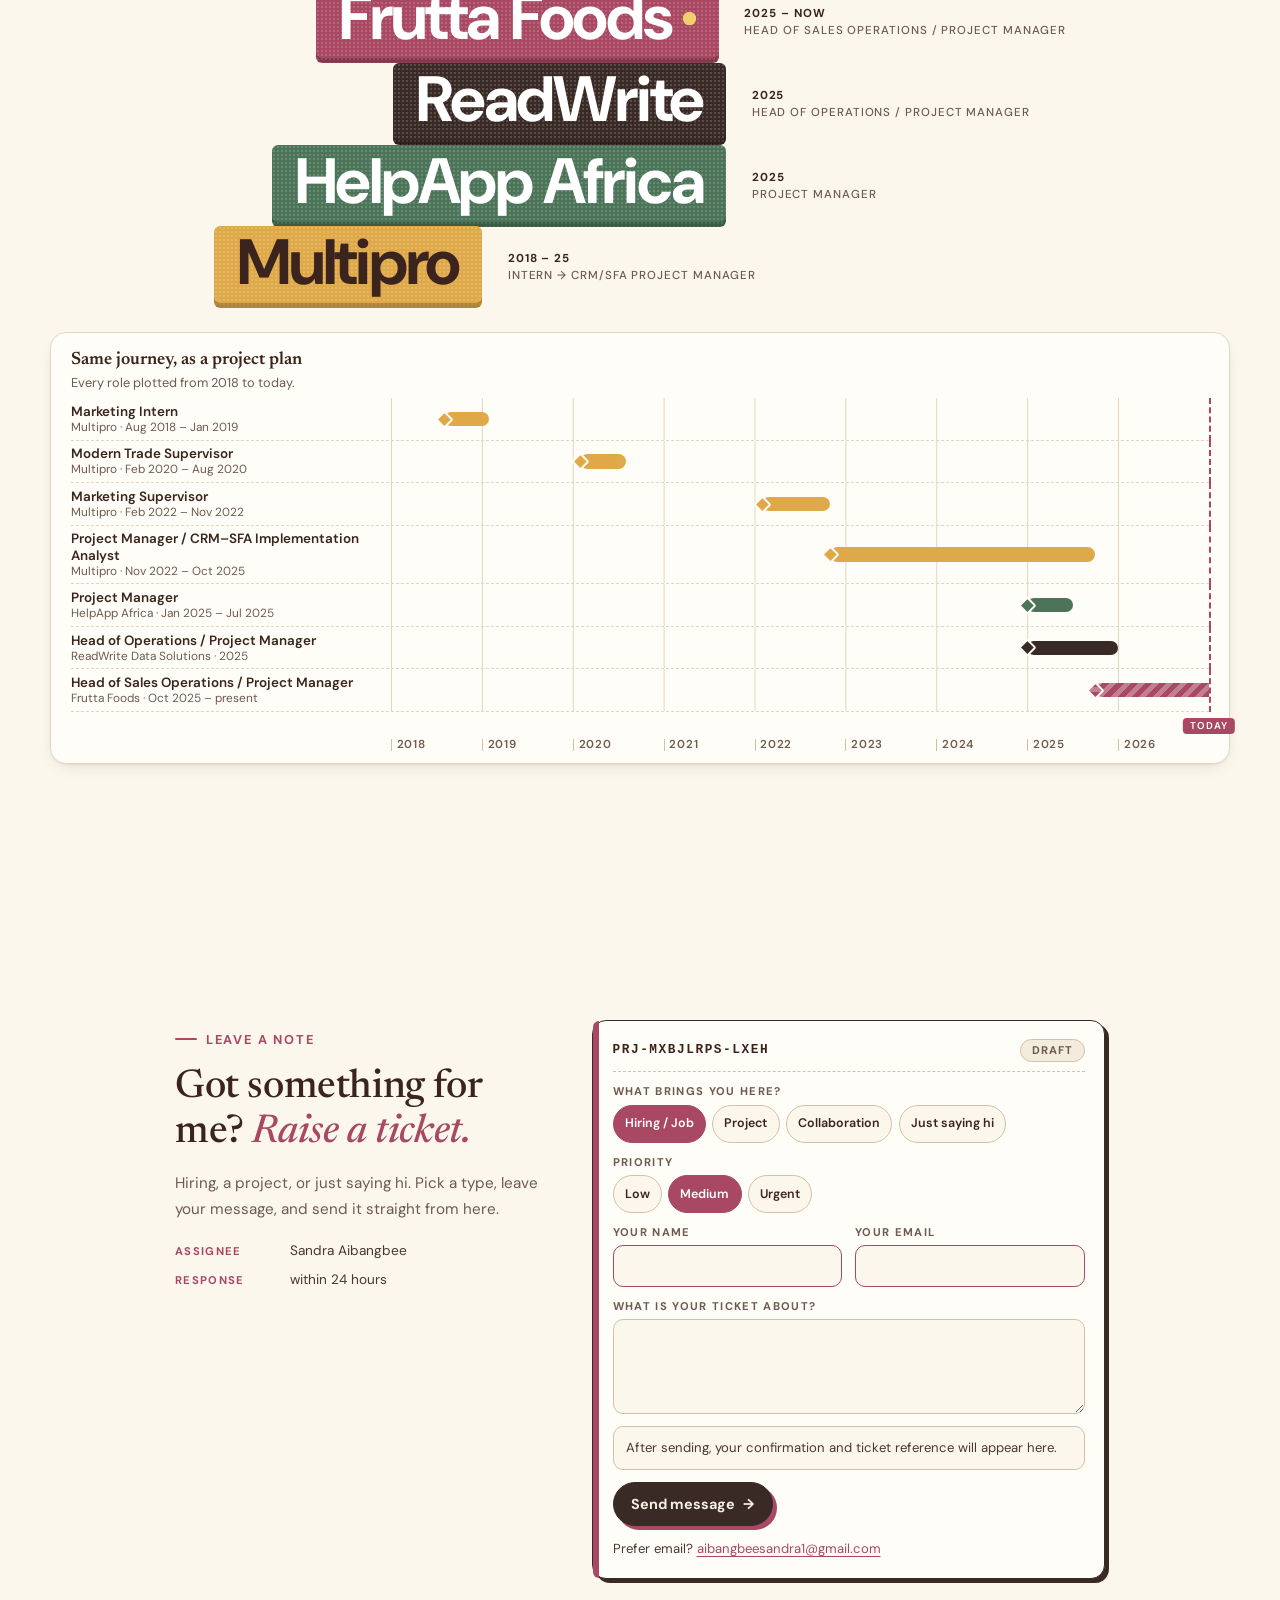
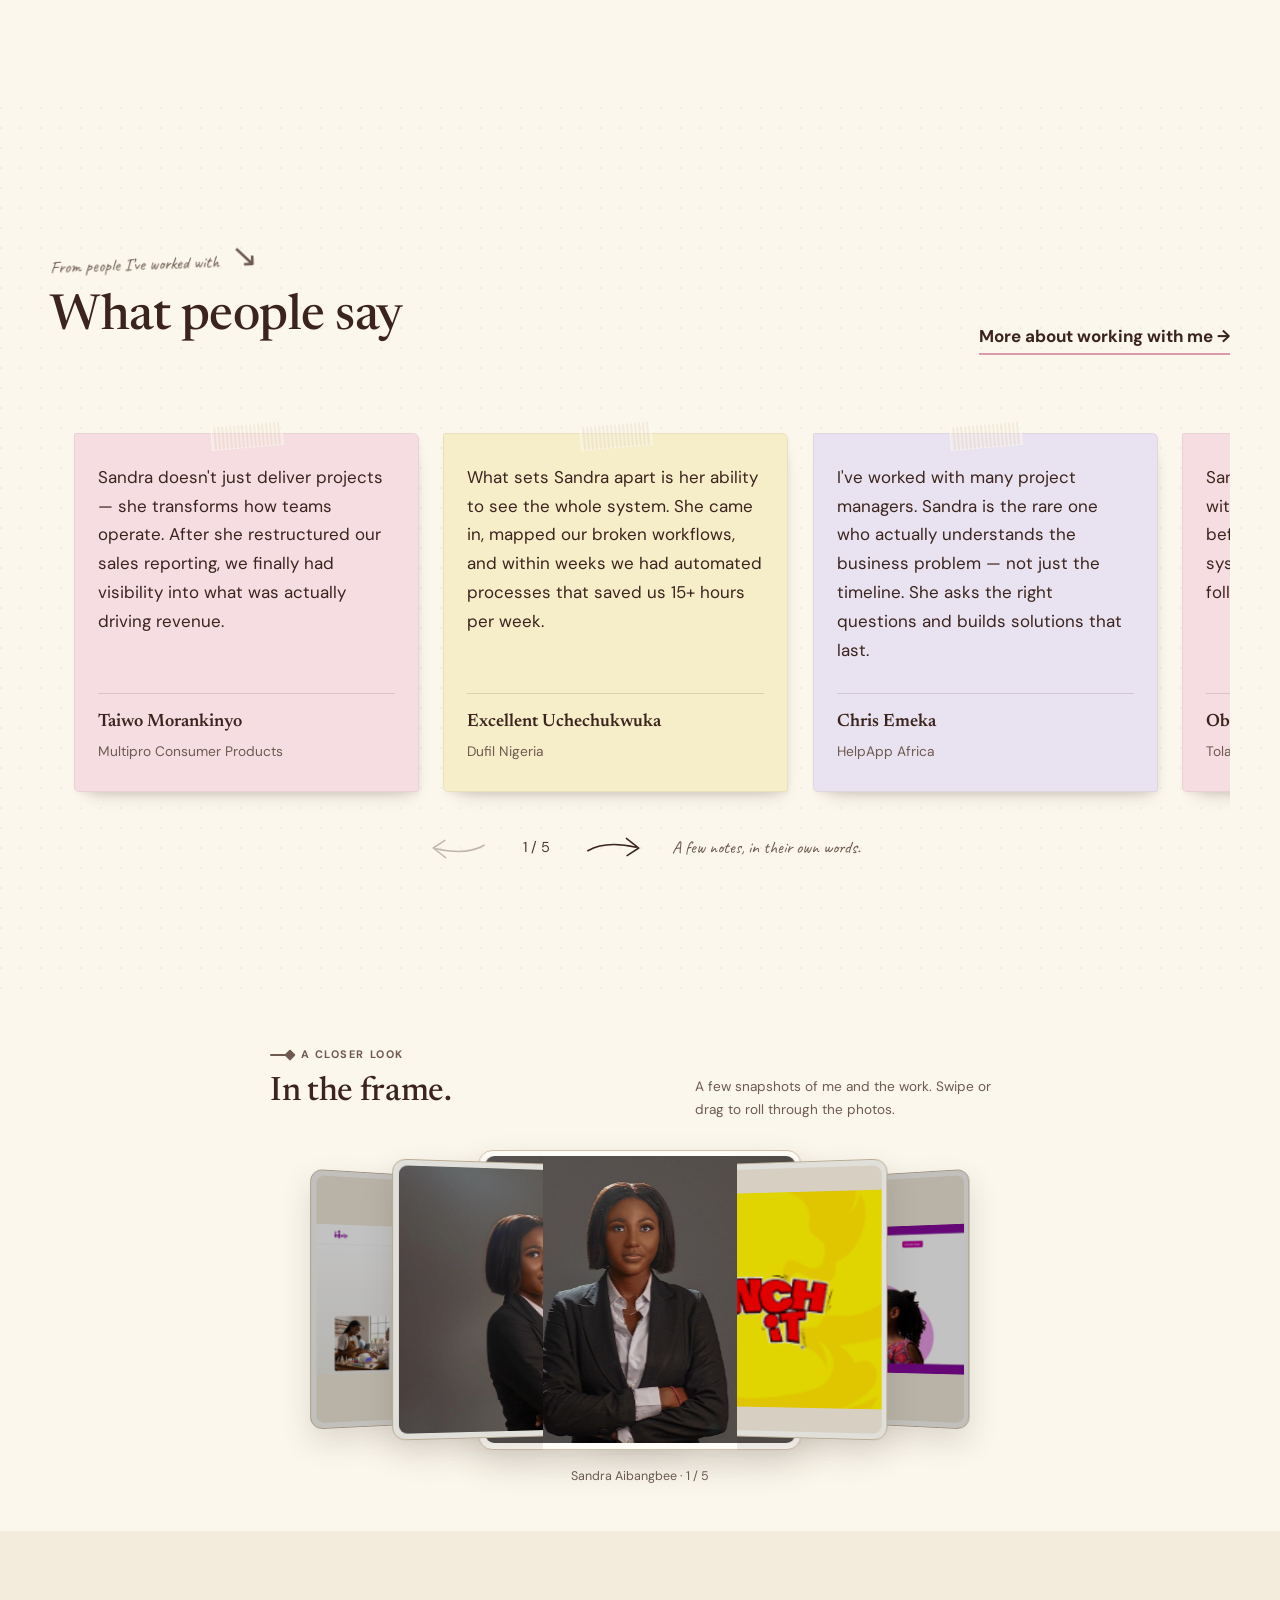
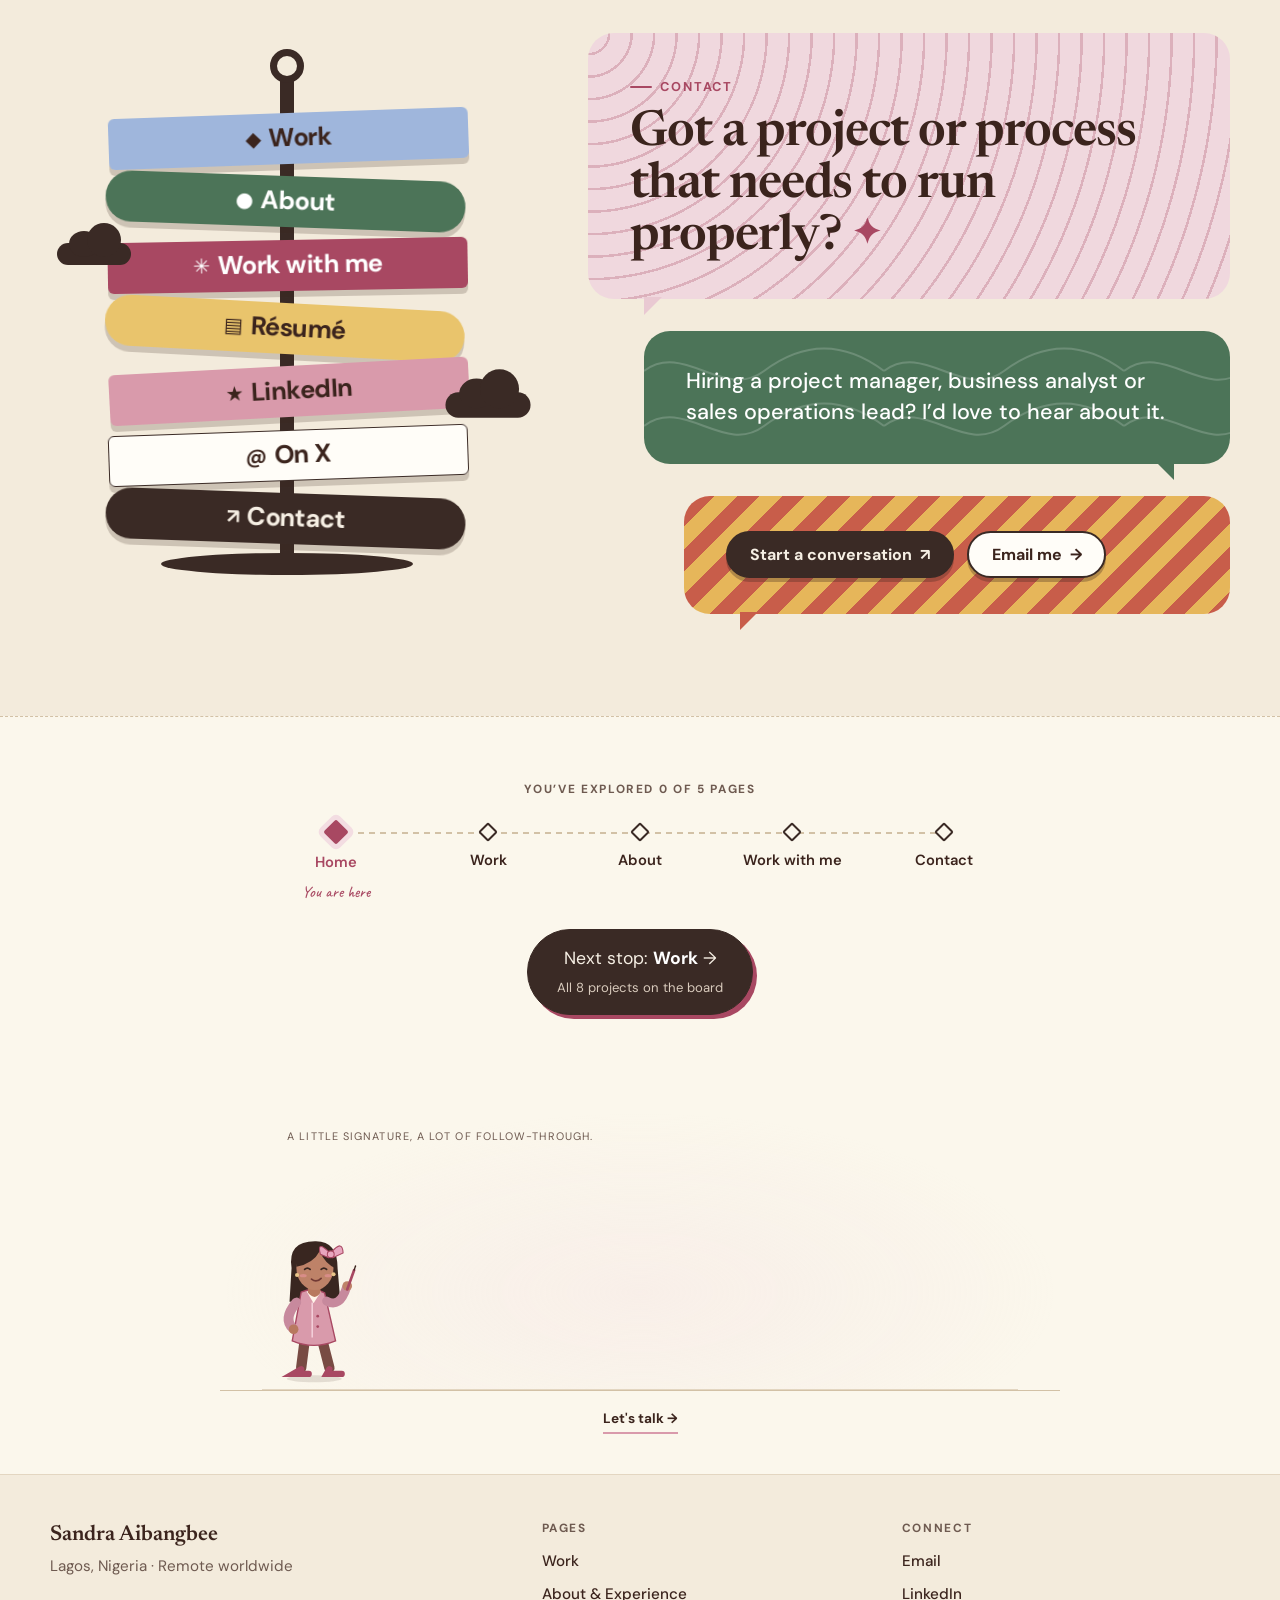
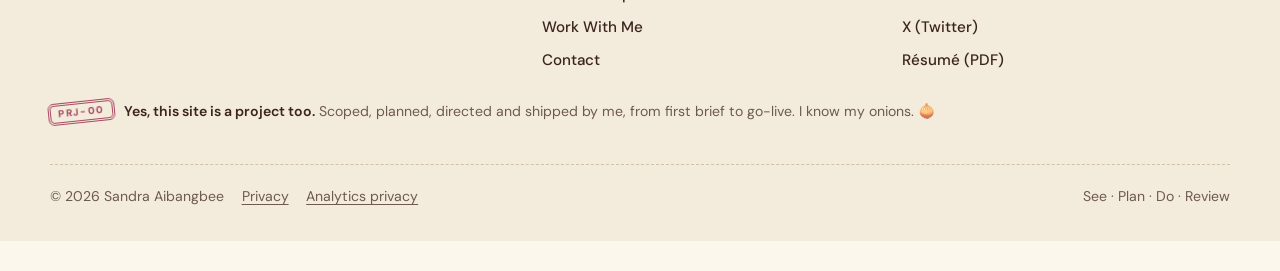
==== commit 67d4c79e: "Add swipeable photo stack, Spotify card and animated signature" ====
--- a/index.html
+++ b/index.html
@@ -30,7 +30,8 @@
   
   <link rel="preload" as="style" href="https://fonts.googleapis.com/css2?family=Caveat:wght@500&family=DM+Sans:opsz,wght@9..40,400;9..40,500;9..40,600;9..40,700&family=Newsreader:ital,opsz,wght@0,6..72,400;0,6..72,500;0,6..72,600;1,6..72,400&display=swap" onload="this.onload=null;this.rel='stylesheet'">
   <noscript><link rel="stylesheet" href="https://fonts.googleapis.com/css2?family=Caveat:wght@500&family=DM+Sans:opsz,wght@9..40,400;9..40,500;9..40,600;9..40,700&family=Newsreader:ital,opsz,wght@0,6..72,400;0,6..72,500;0,6..72,600;1,6..72,400&display=swap"></noscript>
-  <link rel="stylesheet" href="/css/styles.css?v=dc884f437e">
+  <link rel="stylesheet" href="/css/styles.css?v=3037f1d747">
+  <link rel="stylesheet" href="/css/personality.css?v=533d61c183">
   <link rel="preload" as="image" href="/assets/images/sandra-hero.jpg">
 
   <script>
@@ -77,6 +78,7 @@
     })();
   </script>
   <script src="/js/main.js?v=22766606d0" defer></script>
+  <script src="/js/personality.js?v=8f6d849d4e" defer></script>
   <script type="application/ld+json">{"@context":"https://schema.org","@graph":[{"@type":"WebSite","@id":"https://sandraaibangbee.com/#website","url":"https://sandraaibangbee.com/","name":"Sandra Aibangbee","inLanguage":"en","publisher":{"@id":"https://sandraaibangbee.com/#person"}},{"@type":"Person","@id":"https://sandraaibangbee.com/#person","name":"Sandra Aibangbee","url":"https://sandraaibangbee.com/","image":"https://sandraaibangbee.com/assets/images/sandra-hero.jpg","jobTitle":"Head of Sales Operations / Project Manager","worksFor":{"@type":"Organization","name":"Frutta Foods"},"address":{"@type":"PostalAddress","addressLocality":"Lagos","addressCountry":"NG"},"email":"mailto:aibangbeesandra1@gmail.com","sameAs":["https://www.linkedin.com/in/sandraaibangbee","https://x.com/i_am_san_dra"],"knowsAbout":["Project management","Business analysis","Sales operations","Revenue operations","CRM implementation","Sales force automation","Route-to-market execution","Business process improvement","Digital transformation","Data analytics and reporting","SAP Business One","Stakeholder management","FMCG commercial operations"],"alumniOf":[{"@type":"CollegeOrUniversity","name":"National Open University of Nigeria"},{"@type":"EducationalOrganization","name":"Lagos Business School"},{"@type":"CollegeOrUniversity","name":"Ambrose Alli University"}],"hasCredential":[{"@type":"EducationalOccupationalCredential","name":"PMI Professional in Business Analysis (PMI-PBA)","credentialCategory":"certification","recognizedBy":{"@type":"Organization","name":"Project Management Institute"}},{"@type":"EducationalOccupationalCredential","name":"PGD in Project Management","credentialCategory":"certificate","recognizedBy":{"@type":"Organization","name":"Chartered Institute of Project Management"}},{"@type":"EducationalOccupationalCredential","name":"SAP Certified Associate Project Manager","credentialCategory":"certification","recognizedBy":{"@type":"Organization","name":"Chartered Institute of Project Management"}}]},{"@id":"https://sandraaibangbee.com/#webpage","url":"https://sandraaibangbee.com/","name":"Sandra Aibangbee | Project Manager, Sales Operations & Business Analyst","description":"Sandra Aibangbee is a Lagos-based project manager and business analyst delivering CRM/SFA rollouts, sales operations, reporting and process improvement.","isPartOf":{"@id":"https://sandraaibangbee.com/#website"},"inLanguage":"en","@type":"WebPage","about":{"@id":"https://sandraaibangbee.com/#person"},"mainEntity":{"@id":"https://sandraaibangbee.com/#person"}}]}</script>
 <link rel="stylesheet" href="/css/analytics.css?v=5dab698b31">
 <script defer src="/js/analytics.js?v=8cc0d5514f"></script>
@@ -164,7 +166,10 @@
   <div class="delivery-bar" data-delivery-bar aria-hidden="true"><div class="delivery-bar-fill"></div><div class="delivery-bar-marks"></div><span class="delivery-bar-label">0% delivered</span></div>
   <main id="main">
     
-    <section class="hero dotgrid" aria-labelledby="hero-heading">
+    <section class="hero dotgrid hero-playground" aria-labelledby="hero-heading">
+      <div class="hero-constellation" aria-hidden="true"><svg viewBox="0 0 1000 600" preserveAspectRatio="none"><path d="M15 180L120 60 270 110 400 25M710 70L860 150 970 80M730 450L840 530 970 400M25 470L150 400 250 520"/><g><circle cx="120" cy="60" r="3"/><circle cx="270" cy="110" r="3"/><circle cx="860" cy="150" r="3"/><circle cx="840" cy="530" r="3"/><circle cx="150" cy="400" r="3"/></g></svg></div>
+      <button class="play-object play-object--diamond" data-play-object type="button" aria-label="Move the floating milestone; drag or use arrow keys"><span aria-hidden="true">✧</span></button>
+      <button class="play-object play-object--ring" data-play-object type="button" aria-label="Move the floating ring; drag or use arrow keys"><span aria-hidden="true"></span></button>
       <div class="container hero-grid">
         <div>
           <ul class="focus-list hero-anim" style="--d:0ms" aria-label="Focus areas">
@@ -177,6 +182,7 @@
             From business needs to <span class="em-link">projects delivered.</span>
           </h1>
           <p class="lead hero-lede hero-anim" style="--d:160ms">I’m Sandra Aibangbee, a Project Manager, Business Analyst and Operations Professional. I connect requirements, people and processes to move work forward.</p>
+          <p class="personality-jump"><a href="#in-the-frame">Browse the photo gallery <span aria-hidden="true">?</span></a></p>
           <div class="btn-row hero-anim" style="--d:240ms">
             <a class="btn btn-primary" href="/work/">See My Work <svg class="icon" aria-hidden="true"><use href="#i-arrow-right"/></svg></a>
             <a class="btn btn-ghost" href="/assets/Sandra-Aibangbee-Resume.pdf" download="Sandra-Aibangbee-Resume.pdf">
@@ -242,11 +248,14 @@
               <li class="logo-plaque"><img width="279" height="66" class="organisation-logo" src="/assets/images/logos/junior-achievement-nigeria.svg" alt="Junior Achievement Nigeria logo" loading="eager" decoding="async"></li>
             </ul>
           </div>
-        </div>
-      </div>
-    </section>
-
-    
+          <p class="frame-hint">Two-finger slide on your trackpad, or swipe to explore</p>
+        </div>
+      </div>
+    </section>
+
+    
+
+
     <section class="section mess-section" aria-labelledby="mess-heading">
       <div class="container mess-grid">
         <div class="reveal">
@@ -510,6 +519,22 @@
 
     
     <section class="section testimonial-section" id="testimonials-preview" aria-labelledby="home-reviews-heading"><div class="container"><header class="section-head"><div><p class="review-annotation">From people I’ve worked with <span aria-hidden="true">↘</span></p><h2 id="home-reviews-heading">What people say</h2></div><a class="text-link" href="/about/#testimonials">More about working with me →</a></header><div data-slider role="region" aria-label="Testimonials"><div class="slider-track" data-animate-once role="group" tabindex="0" aria-label="Reviews; swipe or use left and right arrow keys. Home and End move to the boundaries."><figure class="slide quote-sheet"><blockquote><p>Sandra doesn't just deliver projects — she transforms how teams operate. After she restructured our sales reporting, we finally had visibility into what was actually driving revenue.</p></blockquote><figcaption><strong>Taiwo Morankinyo</strong><span>Multipro Consumer Products</span></figcaption></figure><figure class="slide quote-sheet"><blockquote><p>What sets Sandra apart is her ability to see the whole system. She came in, mapped our broken workflows, and within weeks we had automated processes that saved us 15+ hours per week.</p></blockquote><figcaption><strong>Excellent Uchechukwuka</strong><span>Dufil Nigeria</span></figcaption></figure><figure class="slide quote-sheet"><blockquote><p>I've worked with many project managers. Sandra is the rare one who actually understands the business problem — not just the timeline. She asks the right questions and builds solutions that last.</p></blockquote><figcaption><strong>Chris Emeka</strong><span>HelpApp Africa</span></figcaption></figure><figure class="slide quote-sheet"><blockquote><p>Sandra led our SFA implementation with a level of rigor I hadn't seen before. She turned chaos into a system that our team could actually follow and sustain on their own.</p></blockquote><figcaption><strong>Obinna Nna</strong><span>Tolaram Nigeria</span></figcaption></figure><figure class="slide quote-sheet"><blockquote><p>Sandra brought clarity, structure, and follow-through to our technical operations. She is the kind of operator who makes the complex feel effortless.</p></blockquote><figcaption><strong>Jeff Wodu</strong><span>Frutta Foods</span></figcaption></figure></div><div class="review-controls"><div class="slider-controls" hidden><button class="review-arrow" type="button" data-slide="prev" aria-label="Previous testimonial"><svg viewBox="0 0 90 40" aria-hidden="true" fill="none" style="transform:rotate(180deg)"><path d="M7 24 Q33 9 77 19 M63 6 Q73 14 81 20 L64 31"/></svg></button><span class="review-position" data-slide-position role="status" aria-live="polite" aria-atomic="true">1 / 5</span><button class="review-arrow" type="button" data-slide="next" aria-label="Next testimonial"><svg viewBox="0 0 90 40" aria-hidden="true" fill="none"><path d="M7 24 Q33 9 77 19 M63 6 Q73 14 81 20 L64 31"/></svg></button></div><span class="review-footnote">A few notes, in their own words.</span></div></div></div></section>
+    <section class="section personality" id="in-the-frame" aria-labelledby="frame-heading">
+      <div class="container">
+        <header class="section-head"><div><p class="kicker">A closer look</p><h2 id="frame-heading">In the frame.</h2></div><p>A few snapshots of me and the work. Swipe or drag to roll through the photos.</p></header>
+        <div class="frame-gallery" data-frame-gallery role="region" aria-label="Snapshots; swipe, drag, or use keyboard arrow keys to browse" tabindex="0">
+          <div class="frame-deck">
+            <button class="frame-card" type="button" data-caption="Sandra Aibangbee" aria-label="Show Sandra Aibangbee"><img width="960" height="1200" src="/assets/images/sandra-about.jpg" alt="Sandra Aibangbee" loading="lazy" decoding="async"></button>
+            <button class="frame-card" type="button" data-caption="Munch It · Brand activation" aria-label="Show Munch It brand activation"><img width="196" height="148" src="/assets/images/munchit-poster.png" alt="Munch It brand activation project" loading="lazy" decoding="async"></button>
+            <button class="frame-card" type="button" data-caption="Girl Power Foundation · Digital work" aria-label="Show Girl Power Foundation"><img width="1280" height="720" src="/assets/images/girl-power-foundation-cover.jpg" alt="Girl Power Foundation project preview" loading="lazy" decoding="async"></button>
+            <button class="frame-card" type="button" data-caption="HelpApp Africa · Product work" aria-label="Show HelpApp Africa"><img width="1280" height="720" src="/assets/images/helpapp-africa-cover-public.jpg" alt="HelpApp Africa project preview" loading="lazy" decoding="async"></button>
+            <button class="frame-card" type="button" data-caption="Sandra · Behind the projects" aria-label="Show Sandra behind the projects"><img width="864" height="1080" src="/assets/images/sandra-hero.jpg" alt="Portrait of Sandra" loading="lazy" decoding="async"></button>
+          </div>
+          <div class="frame-controls"><p data-frame-status role="status" aria-live="polite">Sandra Aibangbee · 1 / 5</p></div>
+        </div>
+      </div>
+    </section>
+
     <section class="cta-band cta-band--signpost" aria-labelledby="cta-heading">
       <div class="container signpost-grid">
         <nav class="signpost reveal" aria-label="Quick links">
@@ -554,6 +579,27 @@
         <a class="site-roadmap-next" href="/work/"><span>Next stop: <strong>Work</strong> <span aria-hidden="true">→</span></span><small>All 8 projects on the board</small></a>
       </div>
     </nav>
+
+
+    <section class="container wall-scene" data-wall-scene aria-label="Sandra's animated wall signature">
+      <div class="signature-wall">
+        <span class="wall-kicker">A little signature, a lot of follow-through.</span>
+        <p class="wall-signature">Sandra <span>The Project Manager</span><small class="wall-tagline">Turning plans into progress.</small><i aria-hidden="true">&#9825;</i></p>
+        <div class="wall-floor" aria-hidden="true"></div>
+        <div class="wall-writer" aria-hidden="true">
+          <svg viewBox="0 0 160 220" class="writer-character"><ellipse cx="76" cy="210" rx="40" ry="5" fill="#3b241d" opacity=".12"/>
+          <g class="writer-left-leg"><path d="M62 155L57 194" stroke="#784b43" stroke-width="15" stroke-linecap="round"/><path d="M57 196l-12 7h23" fill="none" stroke="#a84862" stroke-width="9" stroke-linecap="round"/></g>
+          <g class="writer-right-leg"><path d="M88 155L98 194" stroke="#784b43" stroke-width="15" stroke-linecap="round"/><path d="M98 196l-4 7h22" fill="none" stroke="#a84862" stroke-width="9" stroke-linecap="round"/></g>
+          <g class="writer-body"><path d="M43 49Q37 10 77 10Q110 9 110 50L114 98H40Z" fill="#392620"/><path d="M57 84Q74 76 91 85L107 155Q75 168 44 155Z" fill="#d99aab" stroke="#a84862" stroke-width="2"/><path d="M65 83l10 17 11-17" fill="#fff5e9"/><path d="M73 99v51" stroke="#f7d6df" stroke-width="2"/><circle cx="81" cy="119" r="2" fill="#a84862"/><circle cx="81" cy="134" r="2" fill="#a84862"/>
+          <path d="M50 99Q30 123 45 137" stroke="#c7899d" stroke-width="14" fill="none" stroke-linecap="round"/><circle cx="46" cy="138" r="7" fill="#b8795f"/>
+          <path d="M67 72v13q10 12 18 0V72" fill="#b8795f"/><ellipse cx="77" cy="49" rx="27" ry="32" fill="#be8268"/><path d="M50 47Q45 13 75 15Q106 12 108 50Q91 42 84 24Q75 42 50 47Z" fill="#392620"/><path d="M62 51q4-4 8 0M86 51q4-4 8 0" stroke="#392620" fill="none" stroke-width="2.5" stroke-linecap="round"/><path d="M72 65q7 6 14-1" stroke="#713934" fill="none" stroke-width="2.5" stroke-linecap="round"/><ellipse cx="60" cy="60" rx="5" ry="2.5" fill="#d88d88"/><ellipse cx="96" cy="60" rx="5" ry="2.5" fill="#d88d88"/><circle cx="51" cy="59" r="3" fill="#eac68a"/><circle cx="104" cy="58" r="3" fill="#eac68a"/>
+          <g fill="#e8a6bf" stroke="#a84862" stroke-width="1.5"><path d="M98 26Q79 8 85 29L97 34Z"/><path d="M101 26Q117 7 118 27L103 34Z"/><circle cx="100" cy="29" r="5"/></g>
+          <g class="writer-arm"><path d="M94 97Q113 108 123 77" stroke="#c7899d" stroke-width="13" fill="none" stroke-linecap="round"/><circle cx="124" cy="75" r="7" fill="#be8268"/><path d="M124 80l10-28" stroke="#a84862" stroke-width="4" stroke-linecap="round"/><path d="M134 52l2-6" stroke="#3b241d" stroke-width="2" stroke-linecap="round"/></g></g></svg>
+        </div>
+      </div>
+      <div class="wall-controls"><a href="/contact/" class="text-link">Let's talk &#8594;</a></div>
+    </section>
+
   </main>
 
   <footer class="site-footer">
--- a/css/styles.css
+++ b/css/styles.css
@@ -1994,3 +1994,19 @@
 .ticket-fallback a { color: var(--rose); text-underline-offset: .2em; }
 .ticket-again { background: none; border: 0; cursor: pointer; font: inherit; }
 .ticket-again[hidden] { display: none; }
+/* Compact ticket: keep controls comfortable while reducing the overall footprint. */
+.ticket-section { padding-block:clamp(2.5rem,5vw,4rem); }
+.ticket-section .ticket-grid { max-width:1010px; grid-template-columns:minmax(0,.85fr) minmax(0,1.15fr); gap:clamp(1.5rem,3vw,2.5rem); }
+.ticket-intro h2 { font-size:clamp(1.9rem,3.1vw,2.5rem); line-height:1.12; }
+.ticket-intro p:not(.kicker) { font-size:.95rem; }
+.ticket { gap:.75rem; padding:1.1rem 1.2rem; box-shadow:4px 4px 0 var(--cocoa); border-radius:14px; }
+.tk-head { padding-bottom:.6rem; }
+.tk-chip span { min-height:38px; padding:.35rem .7rem; font-size:.78rem; }
+.tk-input input,.tk-input textarea { padding:.5rem .7rem; font-size:.95rem; }
+.tk-input input { min-height:42px; }
+.tk-input textarea { min-height:95px; height:95px; }
+.ticket-result { padding:.65rem .8rem; font-size:.82rem; }
+.tk-submit { min-height:44px; font-size:.9rem; padding:.65rem 1.1rem; }
+.ticket-sla { margin-top:1rem; gap:.35rem; }
+.ticket-sla li { font-size:.85rem; }
+@media(max-width:900px) { .ticket-section .ticket-grid { grid-template-columns:1fr; max-width:660px; } }
--- a/css/personality.css
+++ b/css/personality.css
@@ -0,0 +1,86 @@
+/* Small playful additions, using the portfolio's existing paper and rose palette. */
+.personality .section-head{align-items:end}.personality .section-head>p{max-width:35ch;color:var(--muted)}
+.frame-gallery{padding:2rem 0 .5rem;overflow:hidden;perspective:1100px}
+.frame-deck{position:relative;height:clamp(270px,43vw,480px);max-width:960px;margin:0 auto;transform-style:preserve-3d}
+.frame-card{position:absolute;left:50%;top:0;width:55%;height:100%;padding:.55rem;background:var(--surface);border:1px solid var(--line-2);border-radius:20px;box-shadow:0 15px 35px #3b241d24;cursor:pointer;transform:translateX(calc(-50% + var(--offset,0)*30%)) rotateY(calc(var(--offset,0)*-14deg)) scale(var(--scale,1));z-index:var(--layer,1);transition:transform .6s var(--ease),filter .6s;filter:brightness(var(--brightness,1));overflow:hidden}
+.frame-card img{height:100%;width:100%;object-fit:cover;border-radius:13px}.frame-card:nth-child(2) img,.frame-card:nth-child(3) img,.frame-card:nth-child(4) img{object-fit:contain;background:var(--paper-2)}
+.frame-controls{display:flex;align-items:center;justify-content:center;gap:1.3rem;padding:2rem 0 0}.frame-controls p{margin:0;text-align:center;font-size:.85rem;min-width:200px;color:var(--muted)}
+.music-section{padding-top:1rem}.record-player{max-width:920px;margin:2rem auto 0;display:grid;grid-template-columns:1.1fr 1fr;align-items:center;gap:3rem;padding:clamp(1.3rem,4vw,3.3rem);border:1px solid var(--line-2);border-radius:28px;background:var(--surface);box-shadow:var(--shadow-md)}
+.record-art{position:relative;aspect-ratio:1.15;isolation:isolate}.record-sleeve{position:absolute;inset:0 22% 0 0;display:flex;flex-direction:column;justify-content:space-between;padding:1.25rem;background:linear-gradient(160deg,#e7c2cb,#f4e5ce 58%,#b4818f);border:1px solid #b3818f;border-radius:9px;color:#3b241d;box-shadow:5px 10px 20px #3b241d25;overflow:hidden}.record-sleeve>span{font:500 clamp(1.6rem,3vw,2.7rem)/1.04 var(--font-display);letter-spacing:-.04em}.record-sleeve small{font-size:.53rem;letter-spacing:.16em;font-weight:700}.record-sleeve i{width:100%;height:28%;border-top:1px solid #9e6974;border-bottom:1px solid #9e6974;background:repeating-linear-gradient(0deg,transparent 0 8px,#a8486225 8px 9px);transform:rotate(-12deg) scale(1.3)}
+.vinyl{position:absolute;z-index:-1;width:88%;aspect-ratio:1;right:0;top:6%;display:grid;place-items:center;border-radius:50%;background:repeating-radial-gradient(circle,#242021 0 2px,#393234 3px,#201c1d 4px);box-shadow:8px 8px 20px #3b241d30;animation:record-spin 9s linear infinite;animation-play-state:paused}.vinyl>span{display:grid;place-content:center;width:35%;aspect-ratio:1;border-radius:50%;background:#d99aab;color:#3b241d;text-align:center;font:700 .65rem/1.6 var(--font-body)}.record-player.is-playing .vinyl{animation-play-state:running}.record-info h3{font-size:1.8rem;margin:1rem 0 .6rem;overflow-wrap:anywhere}.record-info audio{width:100%;height:44px;margin-top:1.2rem}.audio-picker{position:relative;display:inline-flex;cursor:pointer;min-height:44px;align-items:center;padding:.5rem 1rem;border:1px solid var(--line-2);border-radius:999px;font-size:.85rem;font-weight:600;overflow:hidden}.audio-picker input{position:absolute;inset:0;opacity:0;width:100%;cursor:pointer}.audio-picker:focus-within{outline:3px solid var(--rose);outline-offset:3px}.record-message{font-size:.8rem;color:var(--rose);min-height:1.4em}
+.little-companion{position:relative;display:flex;justify-content:center;align-items:center;min-height:240px;padding-block:2rem 3rem}.companion-button{width:140px;border:0;background:transparent;cursor:pointer;position:relative;z-index:1;border-radius:40px}.companion-robot{width:100%;overflow:visible;filter:drop-shadow(0 6px 6px #3b241d12)}.robot-float{animation:companion-hover 4s ease-in-out infinite;transform-origin:80px 100px}.companion-button:hover .robot-float{animation:companion-wave .65s ease-in-out 2}.companion-note{position:absolute;left:calc(50% + 75px);top:3rem;max-width:220px;padding:1.1rem 1.3rem;border:1px solid var(--line-2);border-radius:18px 18px 18px 2px;background:var(--surface);box-shadow:var(--shadow-sm);font-size:.9rem}.companion-note p{margin:0 0 .5rem}.companion-note a{color:var(--rose);font-weight:700}.companion-hint{position:absolute;bottom:1rem;margin:0;font-size:1.1rem}
+.hero-constellation{position:absolute;inset:0;pointer-events:none;opacity:.4}.hero-constellation svg{width:100%;height:100%}.hero-constellation path{stroke:var(--rose-mid);stroke-width:1;fill:none}.hero-constellation circle{fill:var(--rose)}.hero-playground{isolation:isolate}.hero-playground>.container{position:relative;z-index:1}.play-object{position:absolute;z-index:2;display:grid;place-items:center;width:65px;height:65px;border:0;background:transparent;color:var(--rose);cursor:grab;touch-action:none;transform:translate(var(--drag-x,0px),var(--drag-y,0px));user-select:none}.play-object:active{cursor:grabbing}.play-object--diamond{top:16%;right:4%;font-size:4rem;text-shadow:3px 3px #eadbc1}.play-object--ring{bottom:8%;left:2%}.play-object--ring span{width:38px;height:48px;border:9px solid var(--rose-mid);border-radius:50%;transform:rotate(-35deg);box-shadow:4px 3px #eadbc1,inset 2px 2px #a84862}
+@keyframes record-spin{to{transform:rotate(360deg)}}@keyframes companion-hover{50%{transform:translateY(-9px) rotate(3deg)}}@keyframes companion-wave{50%{transform:rotate(-12deg) translateY(-6px)}}
+@media(max-width:650px){.record-player{grid-template-columns:1fr;gap:1.8rem}.record-art{width:min(100%,300px);margin:auto}.frame-card{width:72%;border-radius:14px;padding:.35rem}.frame-deck{height:340px}.frame-controls{gap:.5rem}.frame-controls p{min-width:0;flex:1}.companion-note{left:auto;right:.8rem;max-width:160px;top:1rem;font-size:.8rem}.little-companion:has(.companion-note:not([hidden])) .companion-button{transform:translateX(-60px)}.play-object{width:44px;height:44px}.play-object--diamond{font-size:2.7rem;top:12%;right:1%}.play-object--ring{bottom:2%}.hero-constellation{opacity:.2}}
+@media(prefers-reduced-motion:reduce){.robot-float,.companion-button:hover .robot-float,.vinyl{animation:none}.frame-card{transition:none}}
+
+/* Spotify controls handle playback directly, without autoplay. */
+.spotify-player{display:block;width:100%;border:0;border-radius:12px;margin:1rem 0;min-width:0}.spotify-link{font-size:.85rem}.record-info{min-width:0}
+/* Give the gallery an obvious entrance and the companion a playful introduction. */
+.personality-jump { margin:0 0 1.3rem; font-size:.9rem; }
+.personality-jump a { color:var(--rose); font-weight:700; text-decoration-thickness:1px; text-underline-offset:5px; }
+#in-the-frame { scroll-margin-top:100px; }
+.companion-note { top:1.2rem; width:230px; max-width:230px; }
+.companion-note strong { font:600 1.25rem/1.15 var(--font-display); }
+.robot-float { animation:companion-jig 8s ease-in-out infinite; }
+.companion-button:hover .robot-float,.is-dancing .robot-float { animation:companion-dance 1.7s ease-in-out 1; }
+@keyframes companion-jig { 0%,55%,100%{transform:translateY(0) rotate(0)} 62%{transform:translate(-7px,-7px) rotate(-10deg)} 68%{transform:translate(7px,-11px) rotate(10deg)} 74%{transform:translate(-5px,-7px) rotate(-8deg)} 80%{transform:translate(5px,-9px) rotate(8deg)} 88%{transform:translateY(-3px) rotate(0)} }
+@keyframes companion-dance { 0%,100%{transform:translateY(0) rotate(0)} 15%{transform:translate(-15px,-8px) rotate(-16deg)} 30%{transform:translate(15px,-18px) rotate(16deg)} 45%{transform:translate(-12px,-9px) rotate(-12deg)} 60%{transform:translate(12px,-20px) rotate(12deg)} 80%{transform:translateY(-28px) rotate(-5deg)} }
+@media(max-width:650px) { .companion-note { right:.5rem; width:155px; max-width:155px; padding:.8rem; } .companion-note strong { font-size:1.05rem; } }
+@media(prefers-reduced-motion:reduce) { .robot-float,.companion-button:hover .robot-float,.is-dancing .robot-float { animation:none; } }
+/* A smaller photo interlude near the end of each page. */
+#in-the-frame { padding-block:2.25rem; }
+#in-the-frame > .container { max-width:820px; }
+#in-the-frame .section-head { margin-bottom:.8rem; gap:1rem; }
+#in-the-frame .section-head h2 { font-size:clamp(1.6rem,3vw,2.1rem); }
+#in-the-frame .section-head>p { font-size:.85rem; }
+#in-the-frame .kicker { margin-bottom:.6rem; font-size:.68rem; }
+#in-the-frame .frame-gallery { padding-top:1rem; }
+#in-the-frame .frame-deck { max-width:660px; height:clamp(210px,29vw,300px); }
+#in-the-frame .frame-card { width:49%; border-radius:14px; padding:.35rem; }
+#in-the-frame .frame-card img { border-radius:9px; }
+#in-the-frame .frame-controls { padding-top:1rem; gap:.8rem; }
+#in-the-frame .frame-controls p { font-size:.78rem; }
+@media(max-width:650px) { #in-the-frame .frame-deck { height:235px; } #in-the-frame .frame-card { width:61%; } #in-the-frame .section-head { display:block; } #in-the-frame .section-head>p { margin-top:.65rem; } }
+/* A rosy, ribbon-wearing companion with a little room to wander. */
+.companion-button { animation:companion-wander 9s ease-in-out infinite; }
+.companion-button:hover,.companion-button:focus-visible,.is-dancing .companion-button { animation-play-state:paused; }
+.robot-bow { transform-box:fill-box; transform-origin:center; animation:bow-bob 3s ease-in-out infinite; }
+.robot-sparkles { animation:sparkle-blush 2.8s ease-in-out infinite; }
+.companion-note { background:linear-gradient(140deg,#fffdf8,#f9e9ef); border-color:#ddb8c5; box-shadow:0 10px 28px -14px #a8486240; }
+.companion-note::after { content:"\2661"; position:absolute; right:.8rem; top:.55rem; color:var(--rose); font-size:1.3rem; }
+@keyframes companion-wander { 0%,100% { translate:-8px 0; } 25% { translate:-52px -8px; } 50% { translate:-20px 5px; } 75% { translate:12px -10px; } }
+@keyframes bow-bob { 0%,100% { rotate:-7deg; } 50% { rotate:8deg; } }
+@keyframes sparkle-blush { 0%,100% { opacity:.25; } 50% { opacity:.9; } }
+@media(max-width:650px) { @keyframes companion-wander { 0%,100% { translate:0 0; } 35% { translate:-14px -7px; } 70% { translate:8px 3px; } } }
+@media(prefers-reduced-motion:reduce) { .companion-button,.robot-bow,.robot-sparkles { animation:none; } }
+/* The original stacked cards, browsed by dragging or swiping. */
+#in-the-frame .frame-gallery { overflow:hidden; touch-action:pan-y; }
+#in-the-frame .frame-deck { cursor:grab; }
+#in-the-frame .frame-deck.is-dragging,#in-the-frame .frame-deck.is-dragging .frame-card { cursor:grabbing; }
+#in-the-frame .frame-card { touch-action:pan-y; user-select:none; }
+#in-the-frame .frame-card img { pointer-events:none; }
+#in-the-frame .frame-hint { text-align:center; margin:.6rem 0 0; color:var(--muted); font-size:.75rem; }
+/* A new character walks across a little wall and writes her signature. */
+.wall-scene{max-width:920px;padding-block:2rem 2.5rem}
+.signature-wall{position:relative;isolation:isolate;height:280px;border-bottom:1px solid var(--line-2);overflow:hidden;background:radial-gradient(ellipse at 50% 65%,#f3dde24d,transparent 70%)}
+.wall-kicker{position:absolute;left:8%;top:1rem;font-size:.68rem;letter-spacing:.1em;text-transform:uppercase;color:var(--muted)}
+.wall-signature{position:absolute;left:17%;right:9%;top:4.4rem;margin:0;color:var(--rose);font:500 clamp(1.7rem,4vw,2.7rem)/1.15 var(--font-note);clip-path:inset(0 100% 0 0);animation:signature-reveal 14s linear infinite}
+.wall-signature span{display:block;font-size:.8em}.wall-signature i{position:absolute;right:5%;top:.5rem;font-style:normal;font-size:1.6em}
+.wall-floor{position:absolute;bottom:0;inset-inline:5%;height:1px;background:var(--line)}
+.wall-writer{position:absolute;bottom:0;left:5%;width:110px;height:160px;animation:writer-walk 14s linear infinite;will-change:left}
+.writer-character{width:100%;height:100%;overflow:visible}
+.writer-left-leg,.writer-right-leg{transform-origin:75px 155px;animation:writer-step .65s ease-in-out infinite alternate}.writer-right-leg{animation-direction:alternate-reverse}
+.writer-body{animation:writer-bounce .65s ease-in-out infinite alternate;transform-origin:75px 140px}
+.writer-arm{transform-origin:95px 97px;animation:writer-scribble .3s ease-in-out infinite alternate}
+.wall-controls{display:flex;flex-wrap:wrap;align-items:center;justify-content:center;gap:.8rem 1.5rem;padding-top:1rem}.wall-controls .note{font-size:1.15rem;margin:0}.wall-controls>div{display:flex;gap:.5rem}.wall-controls .btn{font-size:.72rem;min-height:36px;padding:.4rem .7rem}.wall-controls>.text-link{font-size:.85rem}
+.wall-scene.is-paused *,.wall-scene.is-offscreen *{animation-play-state:paused!important}.wall-scene.is-resetting *{animation:none!important}
+@keyframes writer-walk{0%,5%{left:3%;transform:scaleX(1)}55%,65%{left:77%;transform:scaleX(1)}66%{left:77%;transform:scaleX(-1)}93%{left:3%;transform:scaleX(-1)}94%,100%{left:3%;transform:scaleX(1)}}
+@keyframes signature-reveal{0%,5%{clip-path:inset(0 100% 0 0)}55%,94%{clip-path:inset(0 0 0 0);opacity:1}99%,100%{clip-path:inset(0 0 0 0);opacity:0}}
+@keyframes writer-step{from{rotate:-12deg}to{rotate:12deg}}
+@keyframes writer-bounce{from{translate:0 0}to{translate:0 -3px}}
+@keyframes writer-scribble{from{rotate:-8deg}to{rotate:7deg}}
+@media(max-width:650px){#in-the-frame .frame-deck{--photo-width:210px}#in-the-frame .frame-card{height:245px}.signature-wall{height:250px}.wall-writer{width:85px;height:125px}.wall-signature{left:12%;top:4.5rem;font-size:1.8rem}.wall-kicker{left:5%;font-size:.58rem}.wall-controls{gap:.7rem}.wall-controls .note{width:100%;text-align:center;font-size:1rem}}
+@media(prefers-reduced-motion:reduce){.wall-scene *{animation:none!important}.wall-signature{clip-path:none;opacity:1}.wall-writer{left:4%}.wall-controls>div{display:none}}
+/* Keep the tagline immediately below the handwritten title. */
+.wall-signature .wall-tagline { display:block; margin-top:.6rem; font:500 clamp(.8rem,1.7vw,1rem)/1.45 var(--font-body); letter-spacing:.02em; color:var(--muted); }
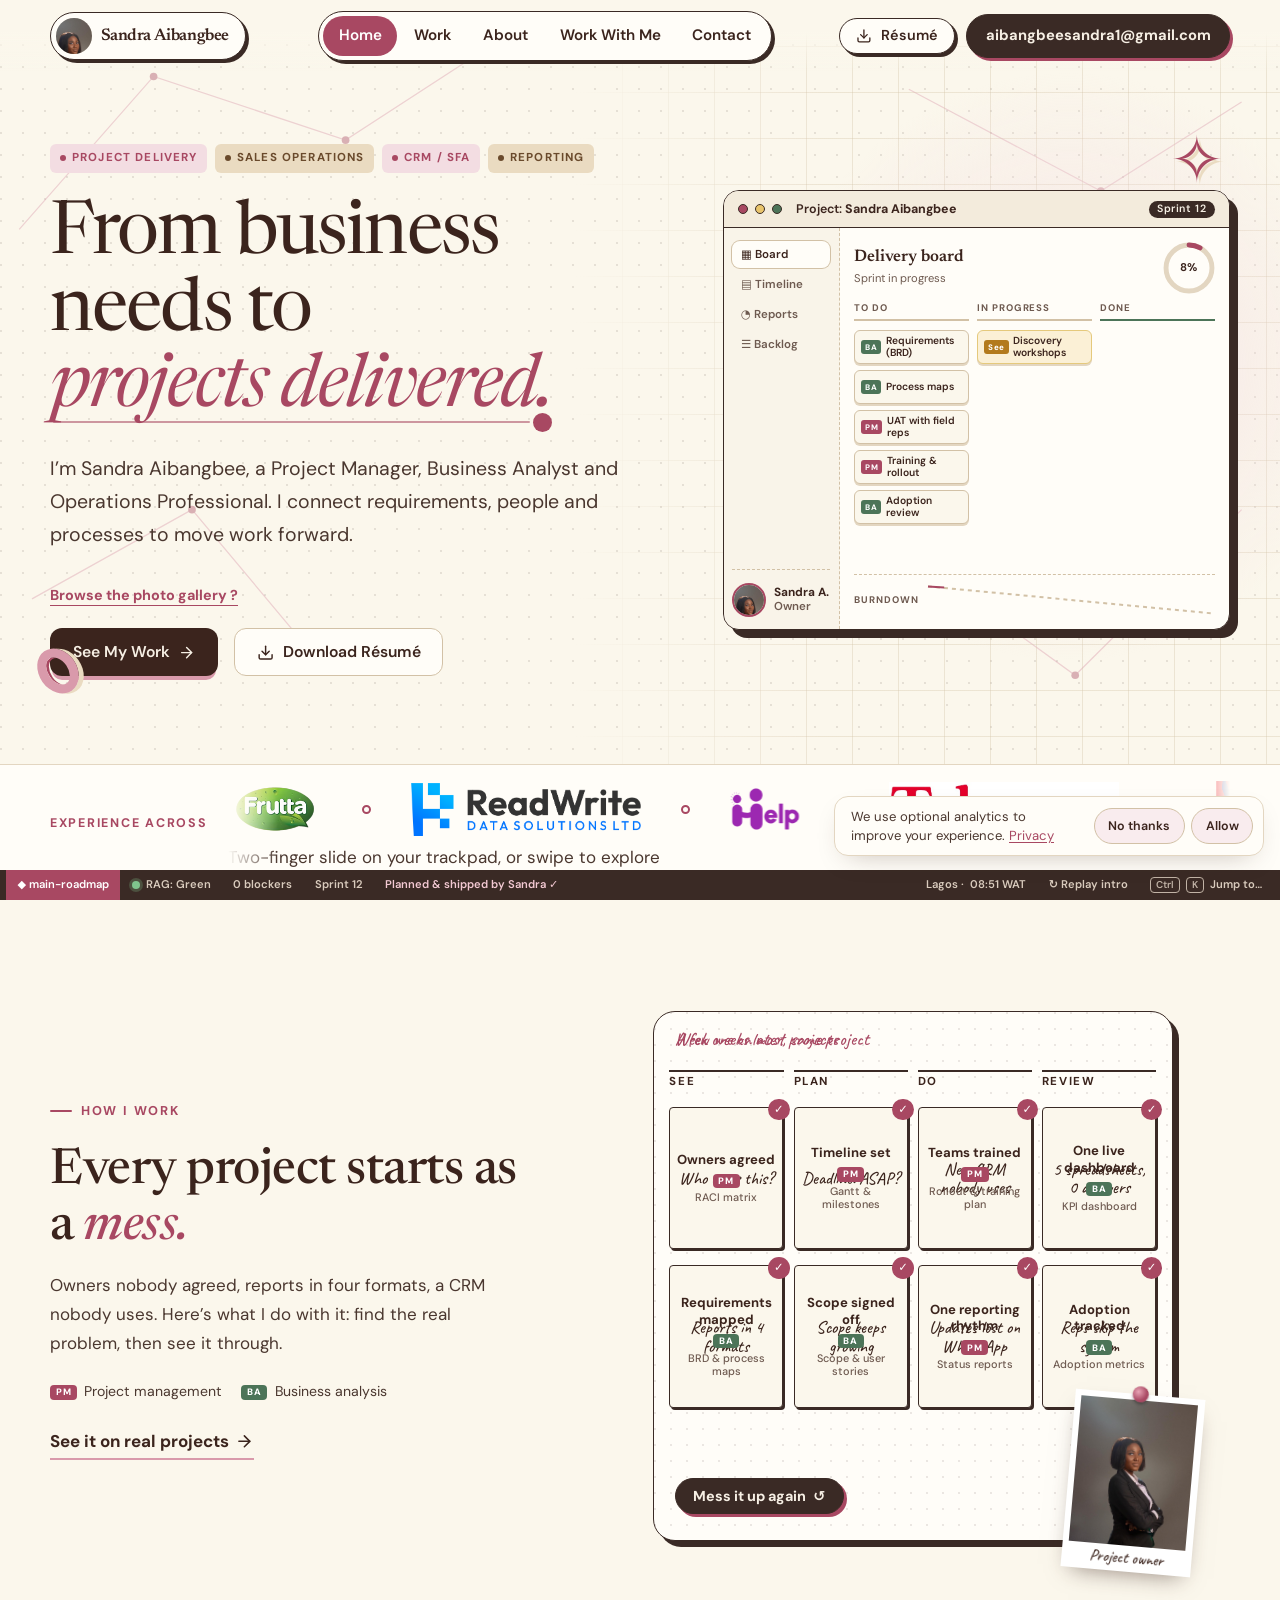
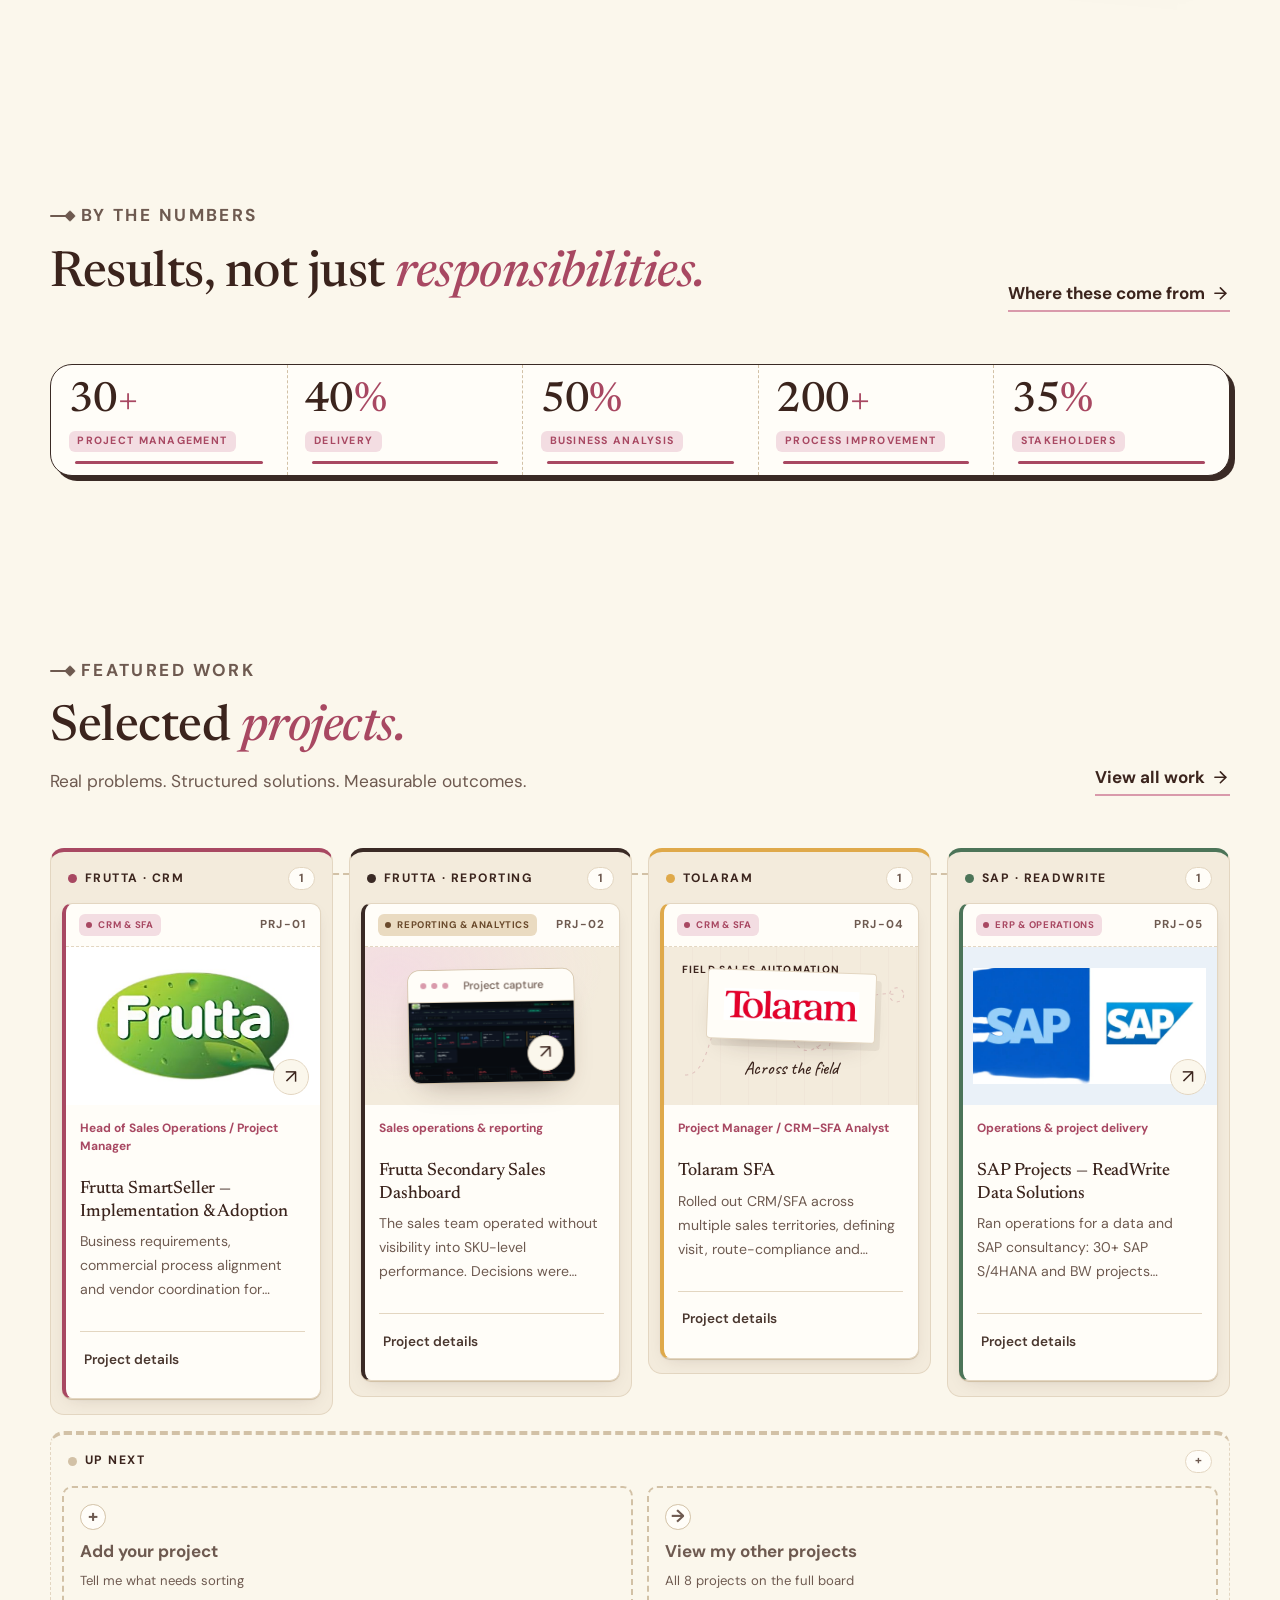
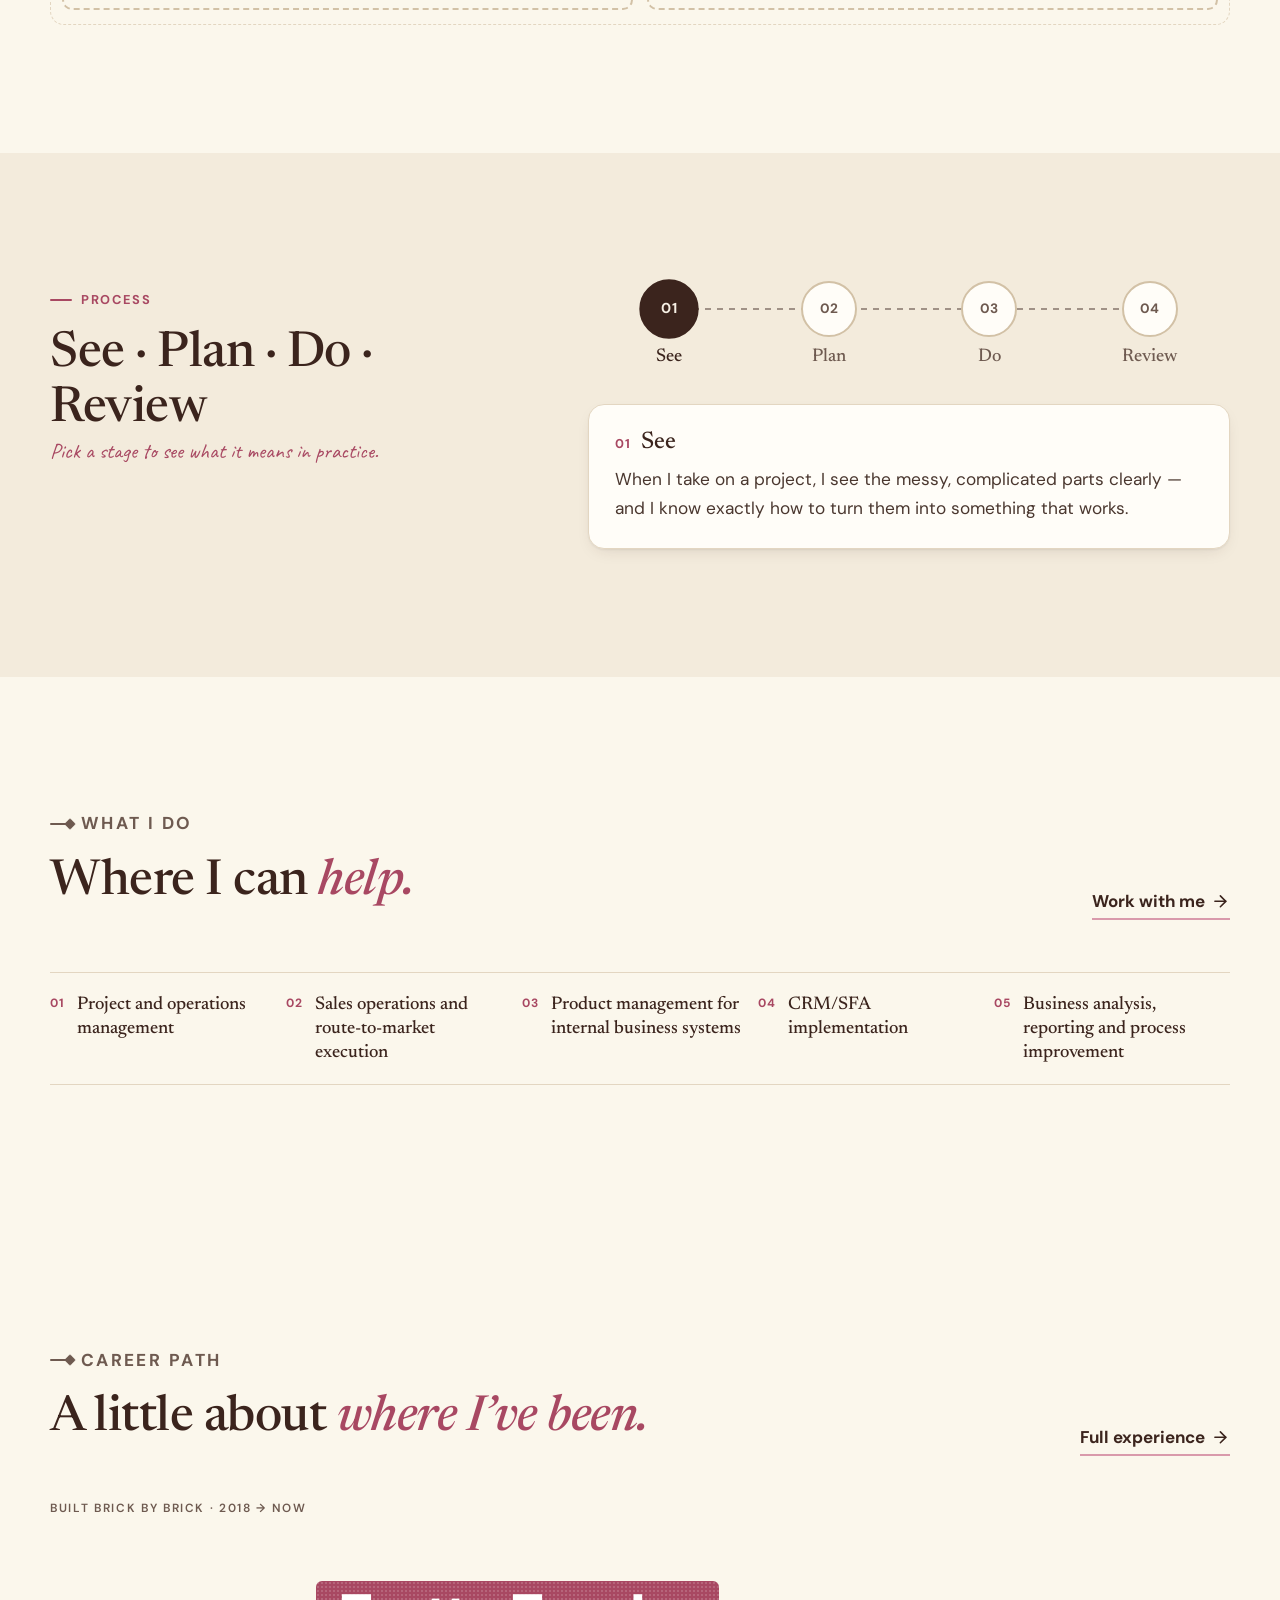
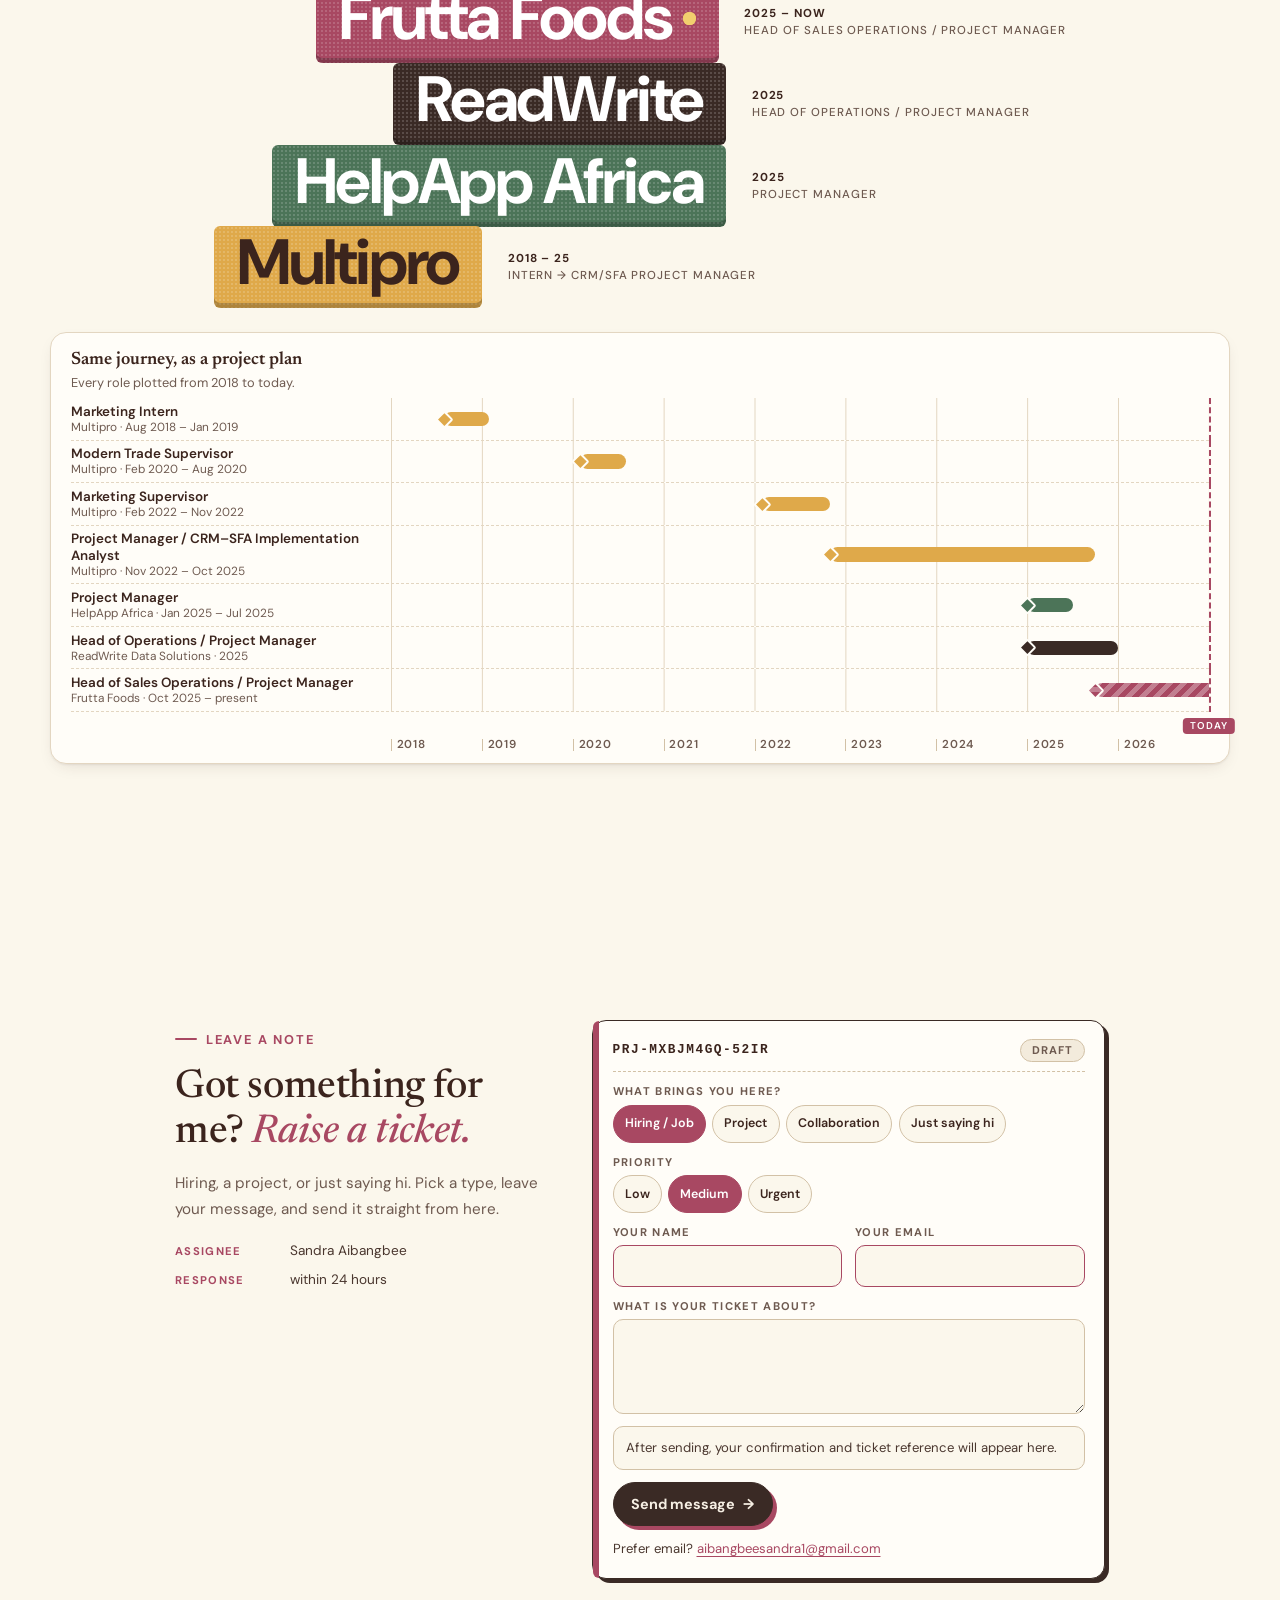
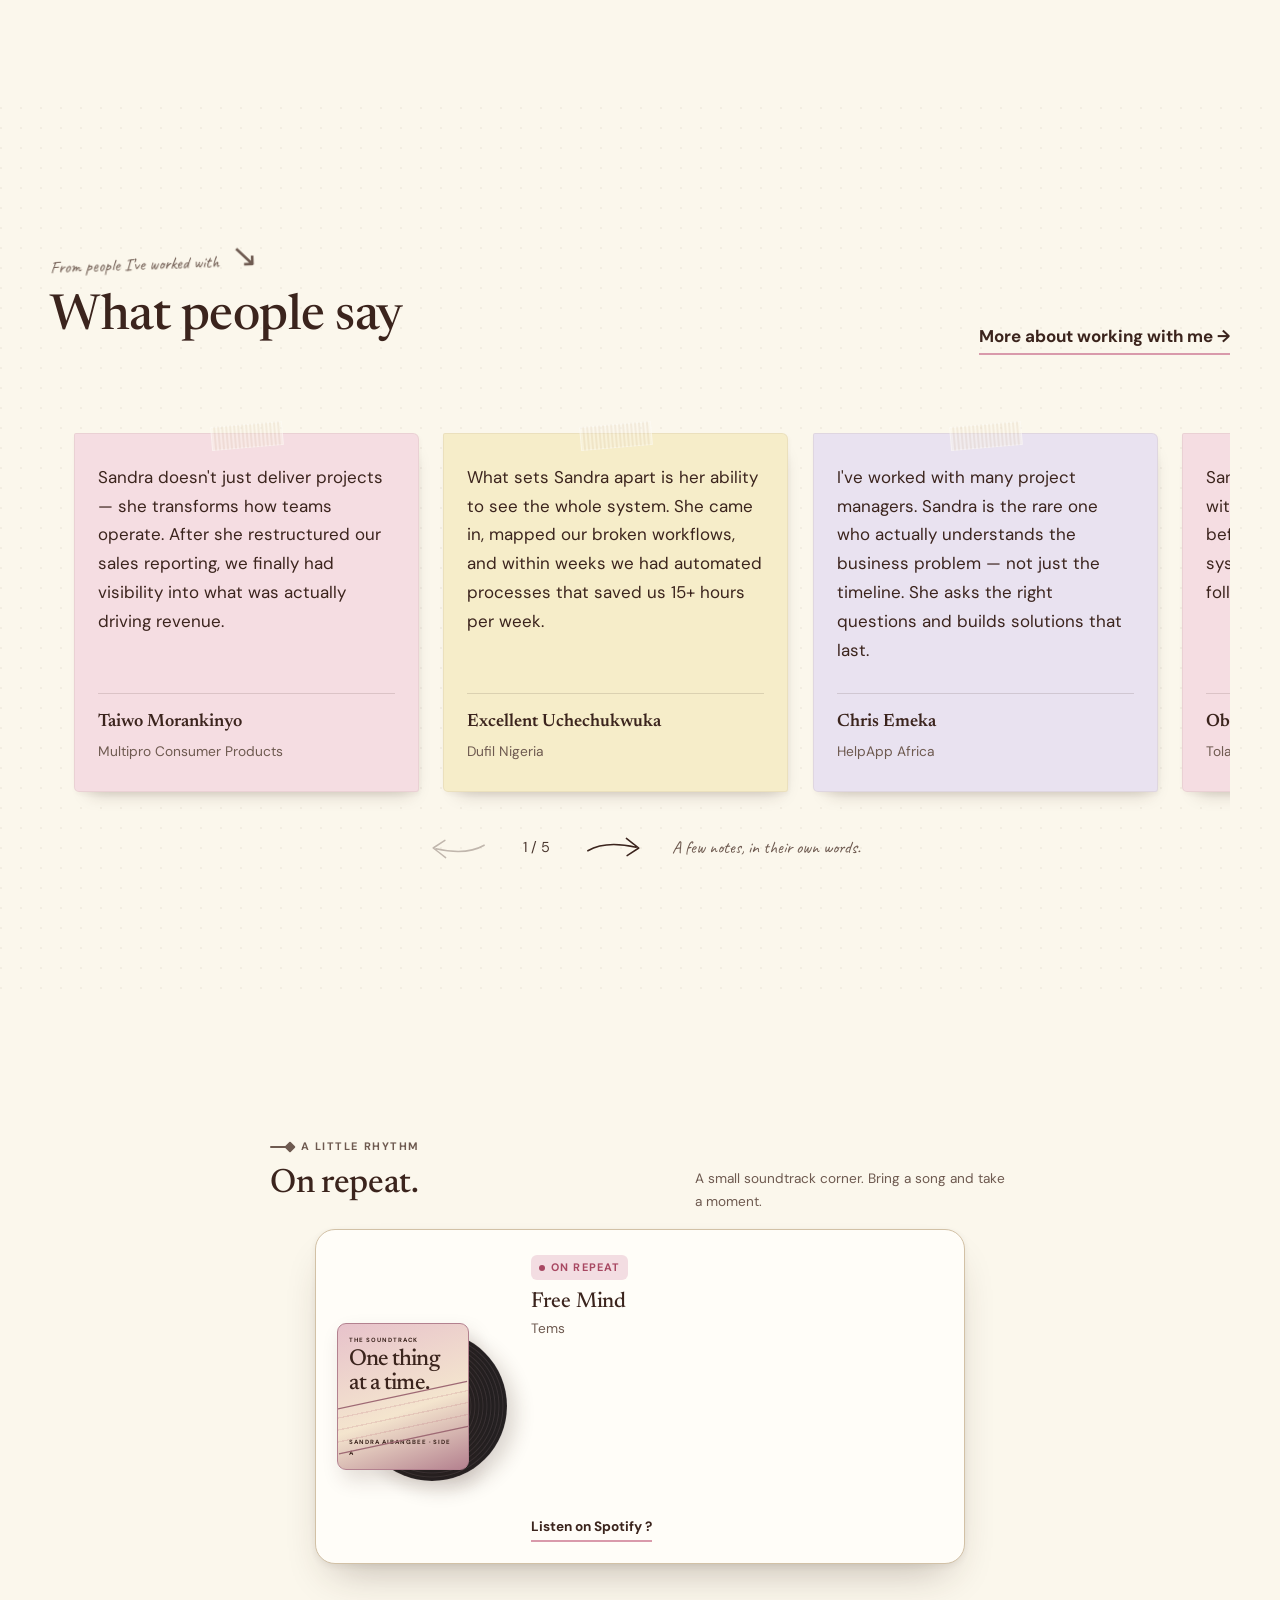
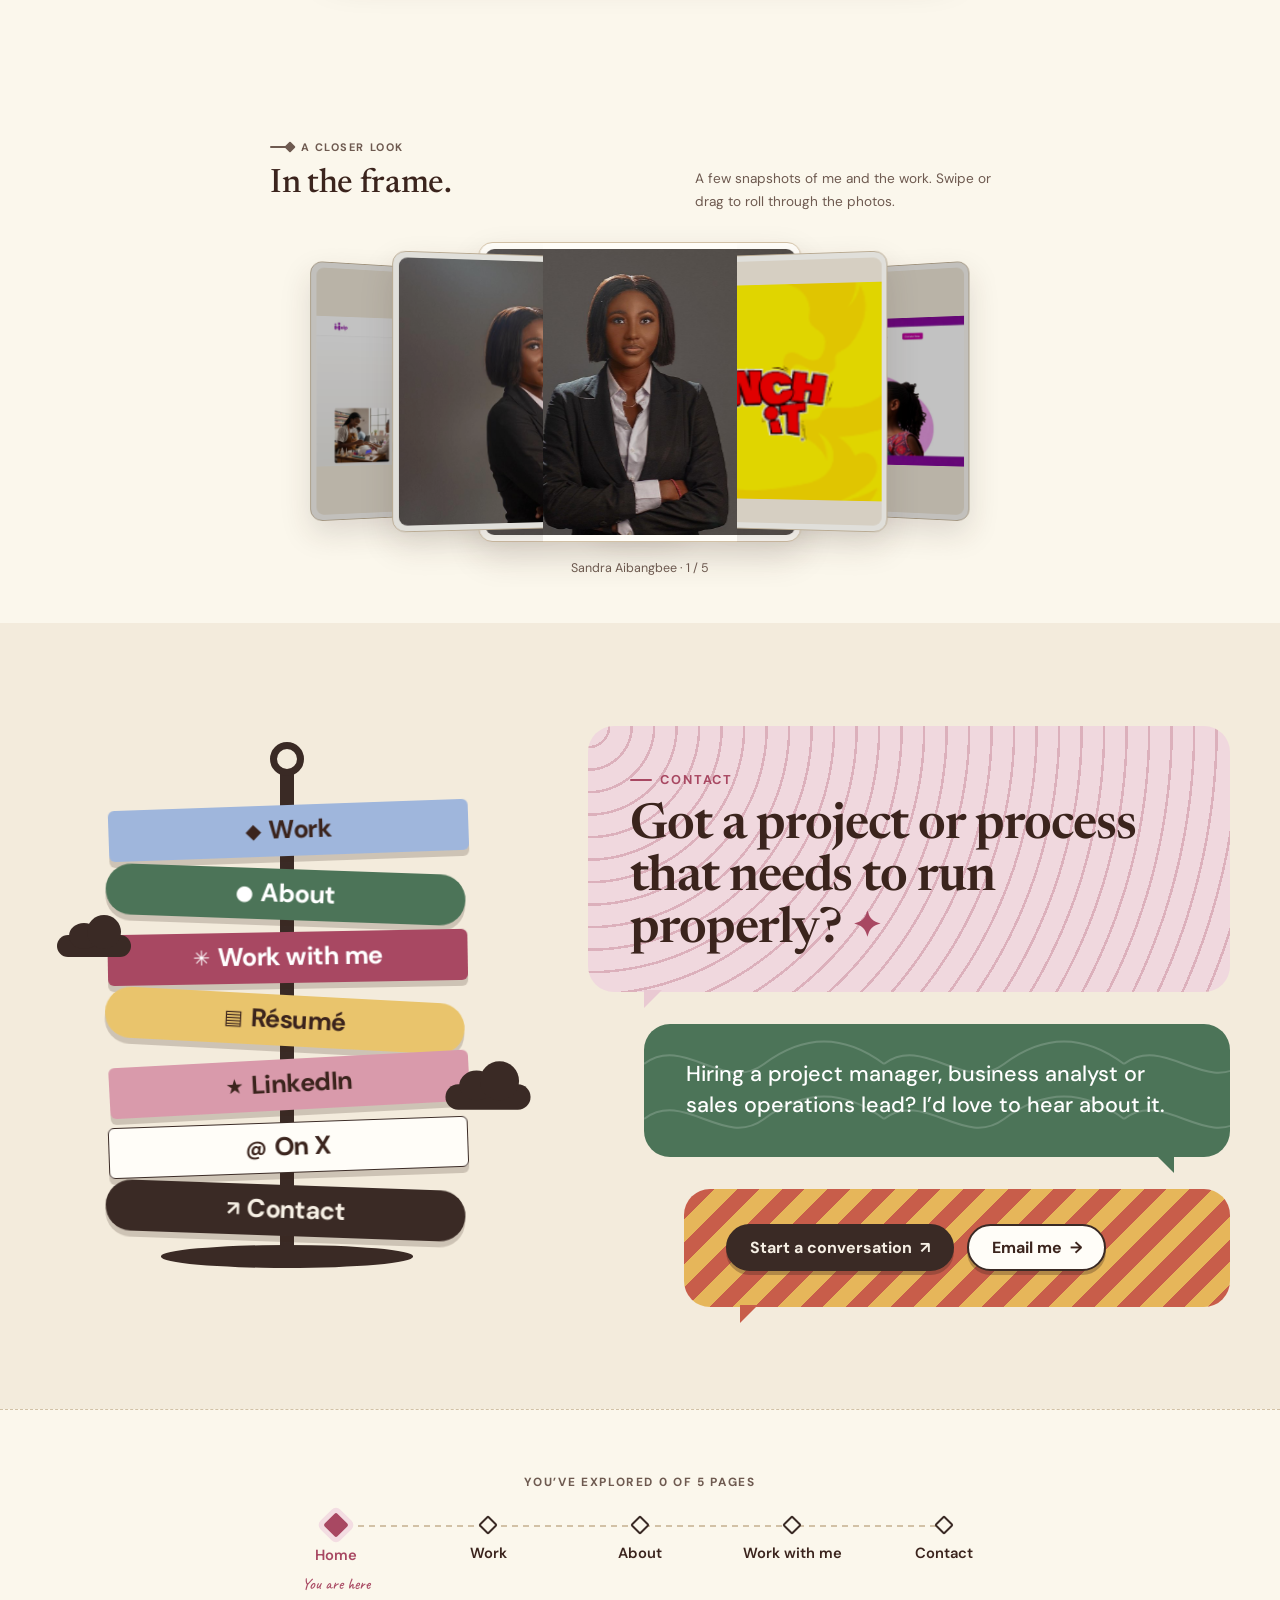
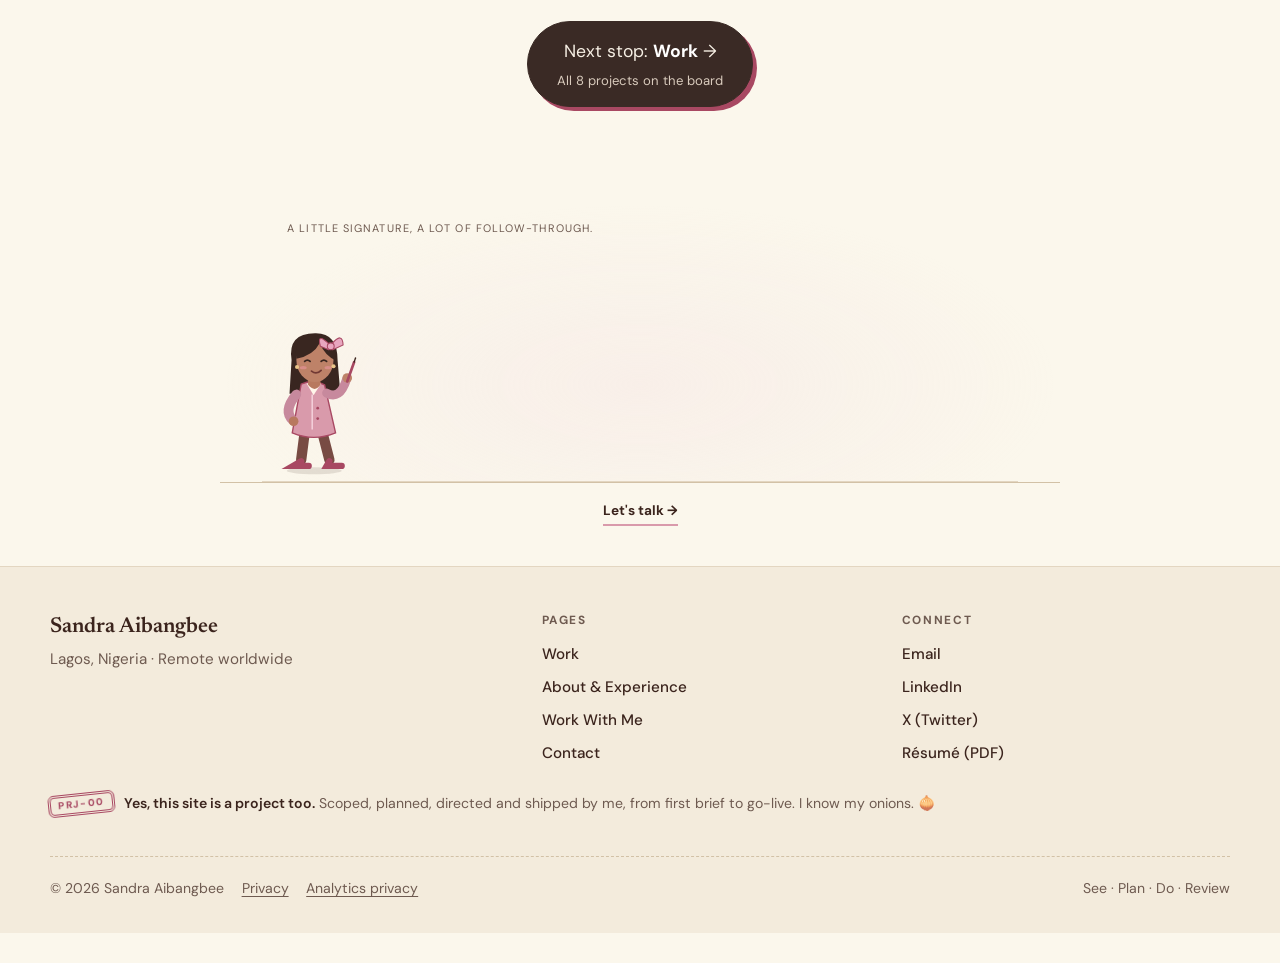
==== commit 608c8e01: "Add compact Spotify music card to Home and About" ====
--- a/index.html
+++ b/index.html
@@ -31,7 +31,7 @@
   <link rel="preload" as="style" href="https://fonts.googleapis.com/css2?family=Caveat:wght@500&family=DM+Sans:opsz,wght@9..40,400;9..40,500;9..40,600;9..40,700&family=Newsreader:ital,opsz,wght@0,6..72,400;0,6..72,500;0,6..72,600;1,6..72,400&display=swap" onload="this.onload=null;this.rel='stylesheet'">
   <noscript><link rel="stylesheet" href="https://fonts.googleapis.com/css2?family=Caveat:wght@500&family=DM+Sans:opsz,wght@9..40,400;9..40,500;9..40,600;9..40,700&family=Newsreader:ital,opsz,wght@0,6..72,400;0,6..72,500;0,6..72,600;1,6..72,400&display=swap"></noscript>
   <link rel="stylesheet" href="/css/styles.css?v=3037f1d747">
-  <link rel="stylesheet" href="/css/personality.css?v=533d61c183">
+  <link rel="stylesheet" href="/css/personality.css?v=adcc1a522b">
   <link rel="preload" as="image" href="/assets/images/sandra-hero.jpg">
 
   <script>
@@ -519,6 +519,15 @@
 
     
     <section class="section testimonial-section" id="testimonials-preview" aria-labelledby="home-reviews-heading"><div class="container"><header class="section-head"><div><p class="review-annotation">From people I’ve worked with <span aria-hidden="true">↘</span></p><h2 id="home-reviews-heading">What people say</h2></div><a class="text-link" href="/about/#testimonials">More about working with me →</a></header><div data-slider role="region" aria-label="Testimonials"><div class="slider-track" data-animate-once role="group" tabindex="0" aria-label="Reviews; swipe or use left and right arrow keys. Home and End move to the boundaries."><figure class="slide quote-sheet"><blockquote><p>Sandra doesn't just deliver projects — she transforms how teams operate. After she restructured our sales reporting, we finally had visibility into what was actually driving revenue.</p></blockquote><figcaption><strong>Taiwo Morankinyo</strong><span>Multipro Consumer Products</span></figcaption></figure><figure class="slide quote-sheet"><blockquote><p>What sets Sandra apart is her ability to see the whole system. She came in, mapped our broken workflows, and within weeks we had automated processes that saved us 15+ hours per week.</p></blockquote><figcaption><strong>Excellent Uchechukwuka</strong><span>Dufil Nigeria</span></figcaption></figure><figure class="slide quote-sheet"><blockquote><p>I've worked with many project managers. Sandra is the rare one who actually understands the business problem — not just the timeline. She asks the right questions and builds solutions that last.</p></blockquote><figcaption><strong>Chris Emeka</strong><span>HelpApp Africa</span></figcaption></figure><figure class="slide quote-sheet"><blockquote><p>Sandra led our SFA implementation with a level of rigor I hadn't seen before. She turned chaos into a system that our team could actually follow and sustain on their own.</p></blockquote><figcaption><strong>Obinna Nna</strong><span>Tolaram Nigeria</span></figcaption></figure><figure class="slide quote-sheet"><blockquote><p>Sandra brought clarity, structure, and follow-through to our technical operations. She is the kind of operator who makes the complex feel effortless.</p></blockquote><figcaption><strong>Jeff Wodu</strong><span>Frutta Foods</span></figcaption></figure></div><div class="review-controls"><div class="slider-controls" hidden><button class="review-arrow" type="button" data-slide="prev" aria-label="Previous testimonial"><svg viewBox="0 0 90 40" aria-hidden="true" fill="none" style="transform:rotate(180deg)"><path d="M7 24 Q33 9 77 19 M63 6 Q73 14 81 20 L64 31"/></svg></button><span class="review-position" data-slide-position role="status" aria-live="polite" aria-atomic="true">1 / 5</span><button class="review-arrow" type="button" data-slide="next" aria-label="Next testimonial"><svg viewBox="0 0 90 40" aria-hidden="true" fill="none"><path d="M7 24 Q33 9 77 19 M63 6 Q73 14 81 20 L64 31"/></svg></button></div><span class="review-footnote">A few notes, in their own words.</span></div></div></div></section>
+    <section class="section personality music-section" id="on-repeat" aria-labelledby="music-heading">
+      <div class="container"><header class="section-head"><div><p class="kicker">A little rhythm</p><h2 id="music-heading">On repeat.</h2></div><p>A small soundtrack corner. Bring a song and take a moment.</p></header>
+        <div class="record-player" data-record-player>
+          <div class="record-art" aria-hidden="true"><div class="vinyl"><span>SA<br>Side A</span></div><div class="record-sleeve"><small>THE SOUNDTRACK</small><span>One thing<br>at a time.</span><i></i><small>SANDRA AIBANGBEE · SIDE A</small></div></div>
+          <div class="record-info"><span class="tag">On repeat</span><h3>Free Mind</h3><p class="muted">Tems</p><iframe class="spotify-player" title="Listen to Free Mind by Tems on Spotify" src="https://open.spotify.com/embed/track/2mzM4Y0Rnx2BDZqRnhQ5Q6?utm_source=generator&amp;theme=0" width="100%" height="152" loading="lazy" allow="encrypted-media; fullscreen; picture-in-picture" referrerpolicy="strict-origin-when-cross-origin"></iframe><a class="text-link spotify-link" href="https://open.spotify.com/track/2mzM4Y0Rnx2BDZqRnhQ5Q6" target="_blank" rel="noopener noreferrer">Listen on Spotify ?<span class="visually-hidden"> (opens in a new tab)</span></a></div>
+        </div>
+      </div>
+    </section>
+
     <section class="section personality" id="in-the-frame" aria-labelledby="frame-heading">
       <div class="container">
         <header class="section-head"><div><p class="kicker">A closer look</p><h2 id="frame-heading">In the frame.</h2></div><p>A few snapshots of me and the work. Swipe or drag to roll through the photos.</p></header>
--- a/css/personality.css
+++ b/css/personality.css
@@ -84,3 +84,20 @@
 @media(prefers-reduced-motion:reduce){.wall-scene *{animation:none!important}.wall-signature{clip-path:none;opacity:1}.wall-writer{left:4%}.wall-controls>div{display:none}}
 /* Keep the tagline immediately below the handwritten title. */
 .wall-signature .wall-tagline { display:block; margin-top:.6rem; font:500 clamp(.8rem,1.7vw,1rem)/1.45 var(--font-body); letter-spacing:.02em; color:var(--muted); }
+/* A compact soundtrack corner on Home and About. */
+.music-section { padding-block:2rem; }
+.music-section > .container { max-width:820px; }
+.music-section .section-head { margin-bottom:1rem; gap:1rem; }
+.music-section .section-head h2 { font-size:clamp(1.6rem,3vw,2.1rem); }
+.music-section .section-head > p { font-size:.85rem; }
+.music-section .kicker { font-size:.68rem; margin-bottom:.6rem; }
+.record-player { max-width:650px; grid-template-columns:170px minmax(0,1fr); gap:1.5rem; padding:1.3rem; margin:1rem auto 0; border-radius:20px; }
+.record-info h3 { font-size:1.35rem; margin:.6rem 0 .2rem; }
+.record-info > .muted { font-size:.85rem; margin-bottom:.5rem; }
+.record-info .tag { font-size:.68rem; padding:.2rem .5rem; }
+.record-sleeve { padding:.7rem; }
+.record-sleeve > span { font-size:1.45rem; }
+.record-sleeve small { font-size:.38rem; }
+.spotify-player { margin:.6rem 0; }
+@media(max-width:650px) { .record-player { grid-template-columns:95px minmax(0,1fr); gap:1rem; padding:1rem; } .record-art { width:100%; } .record-sleeve { padding:.4rem; } .record-sleeve>span { font-size:.95rem; } .record-sleeve small { font-size:.25rem; } .spotify-player { width:100%; } }
+@media(max-width:420px) { .record-player { grid-template-columns:1fr; } .record-art { width:120px; } }
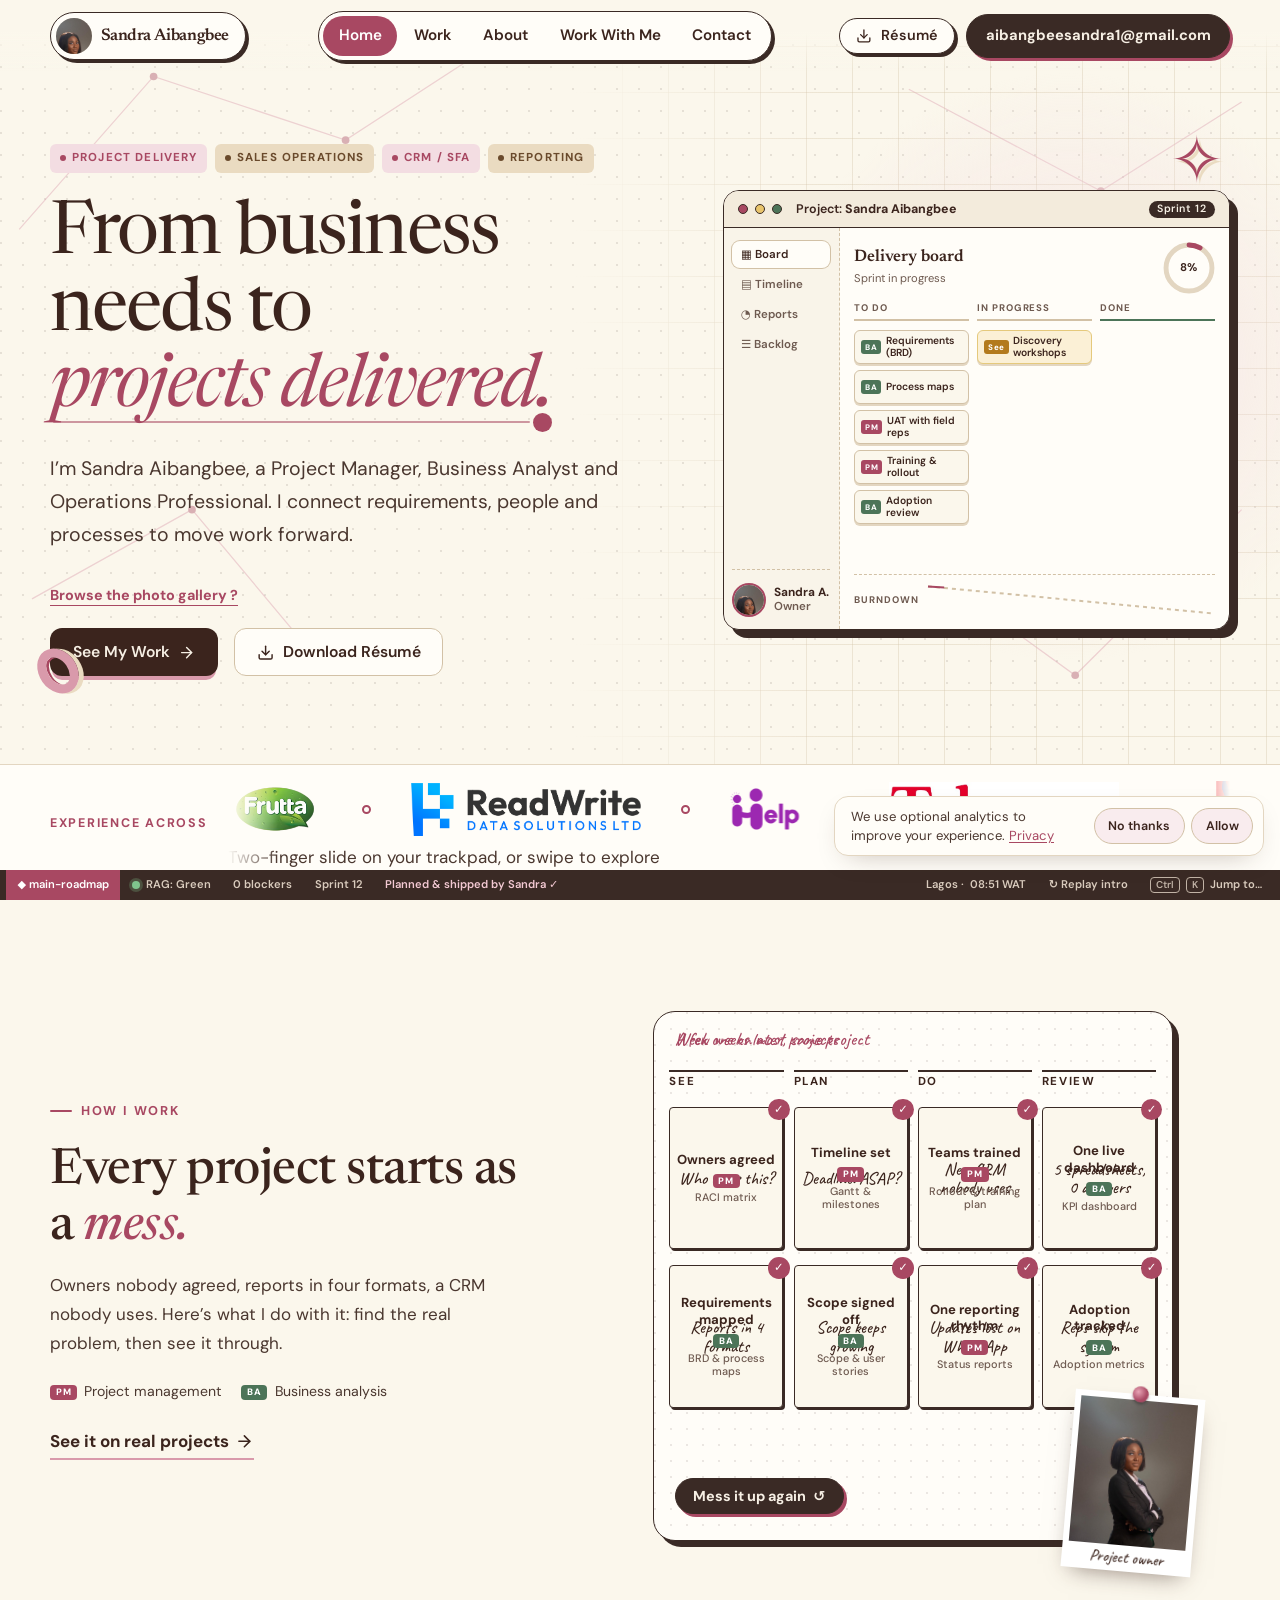
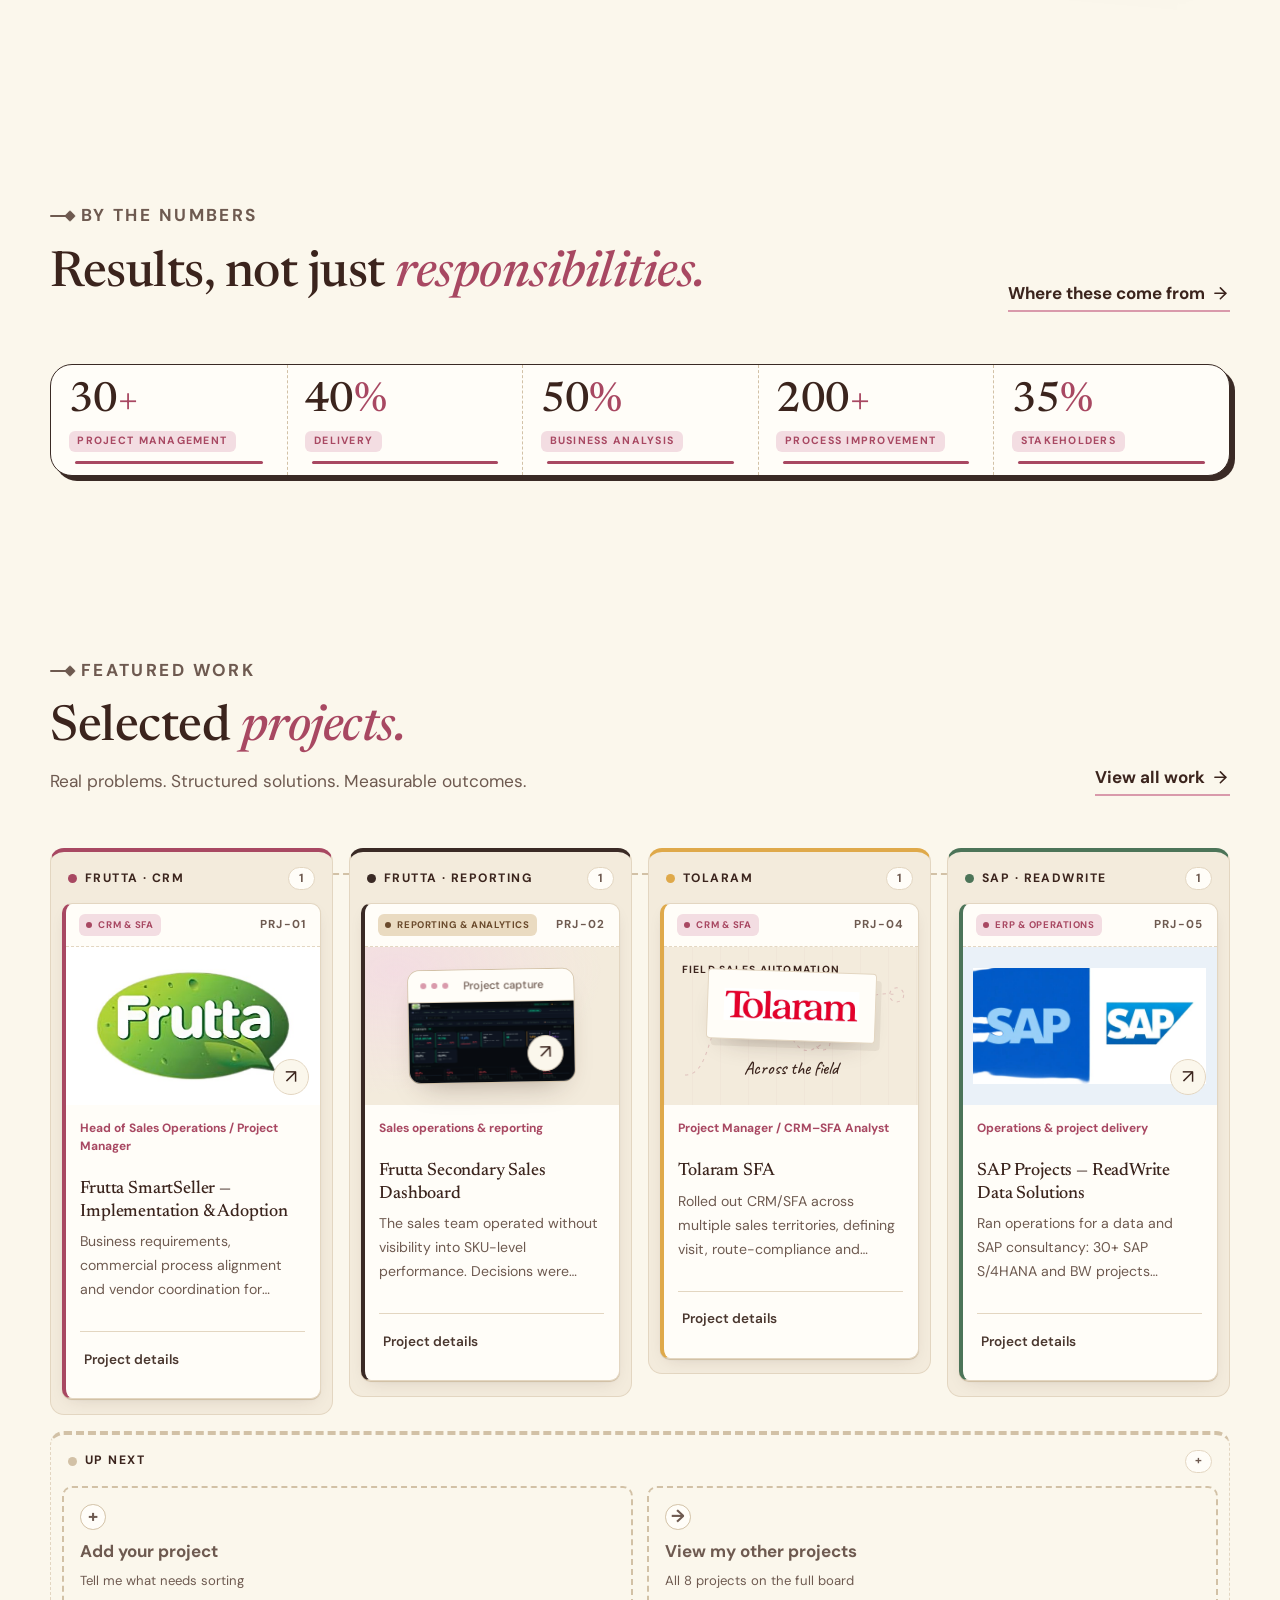
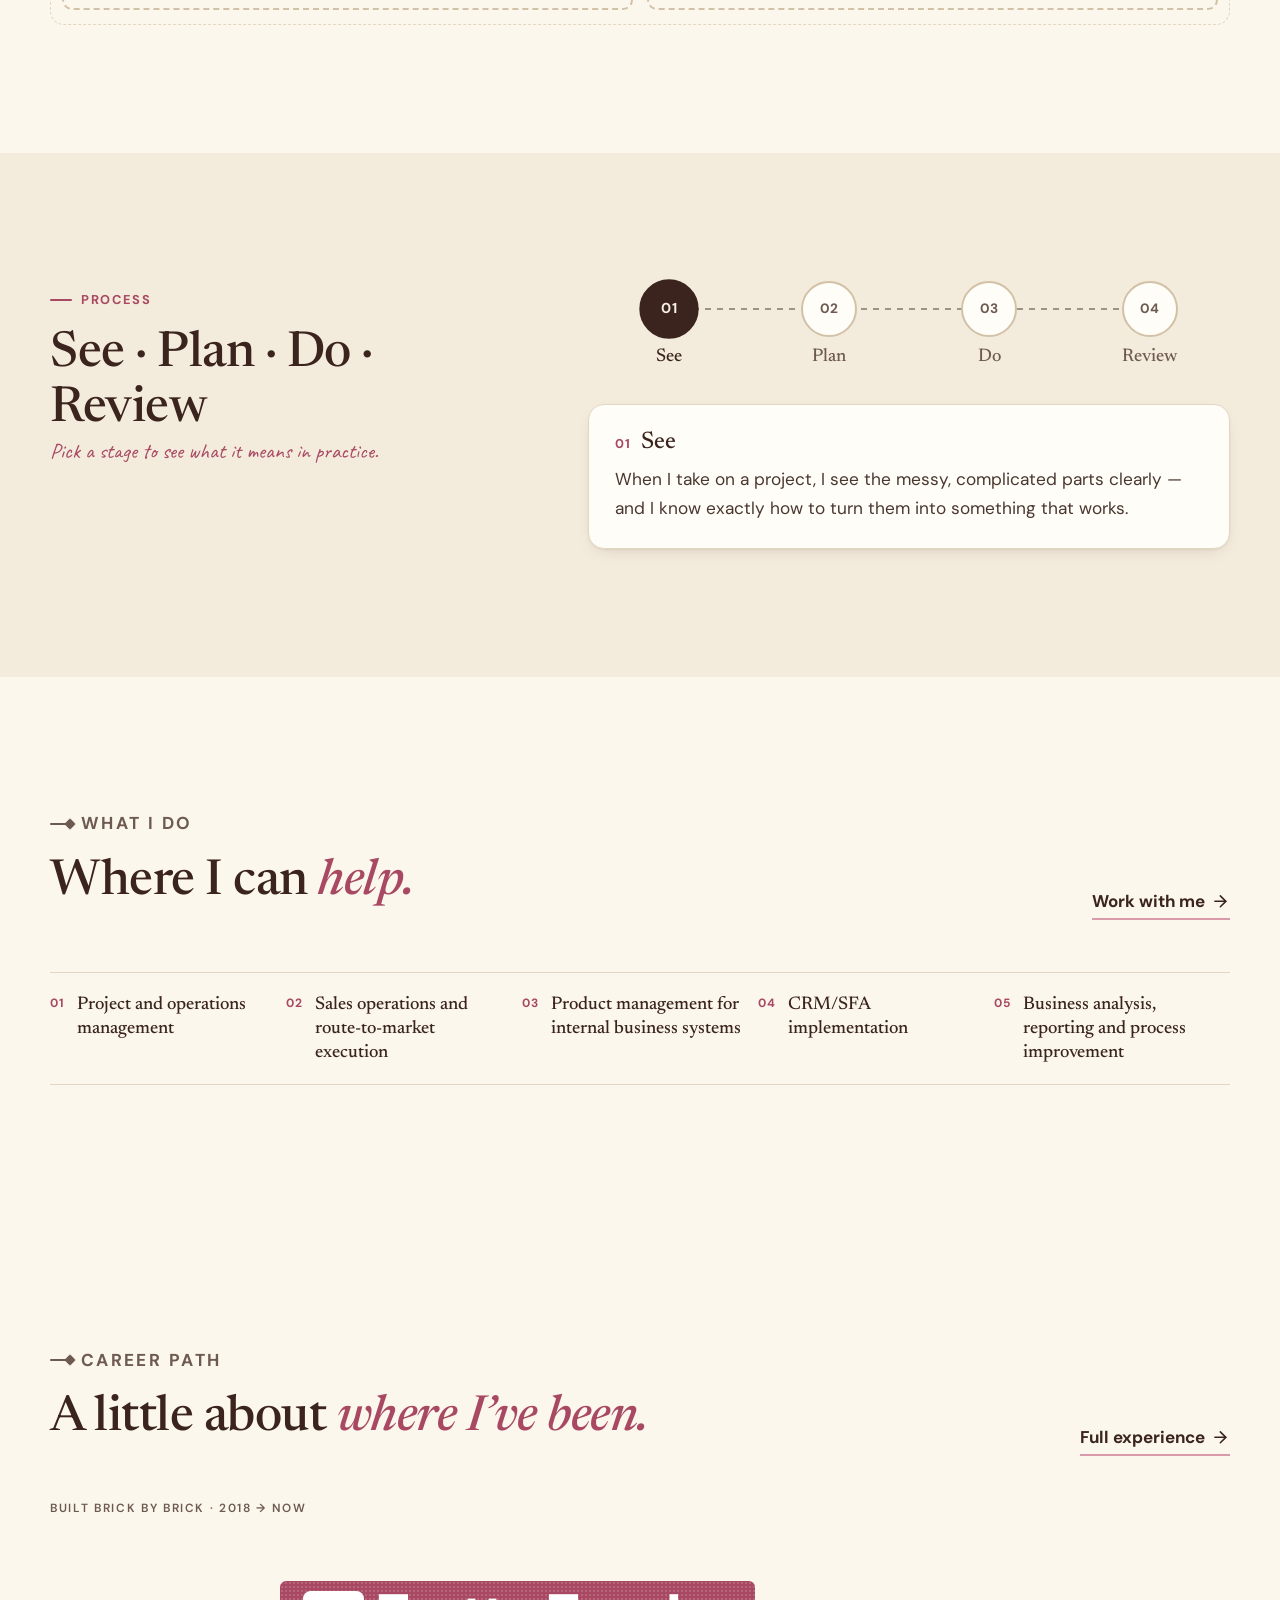
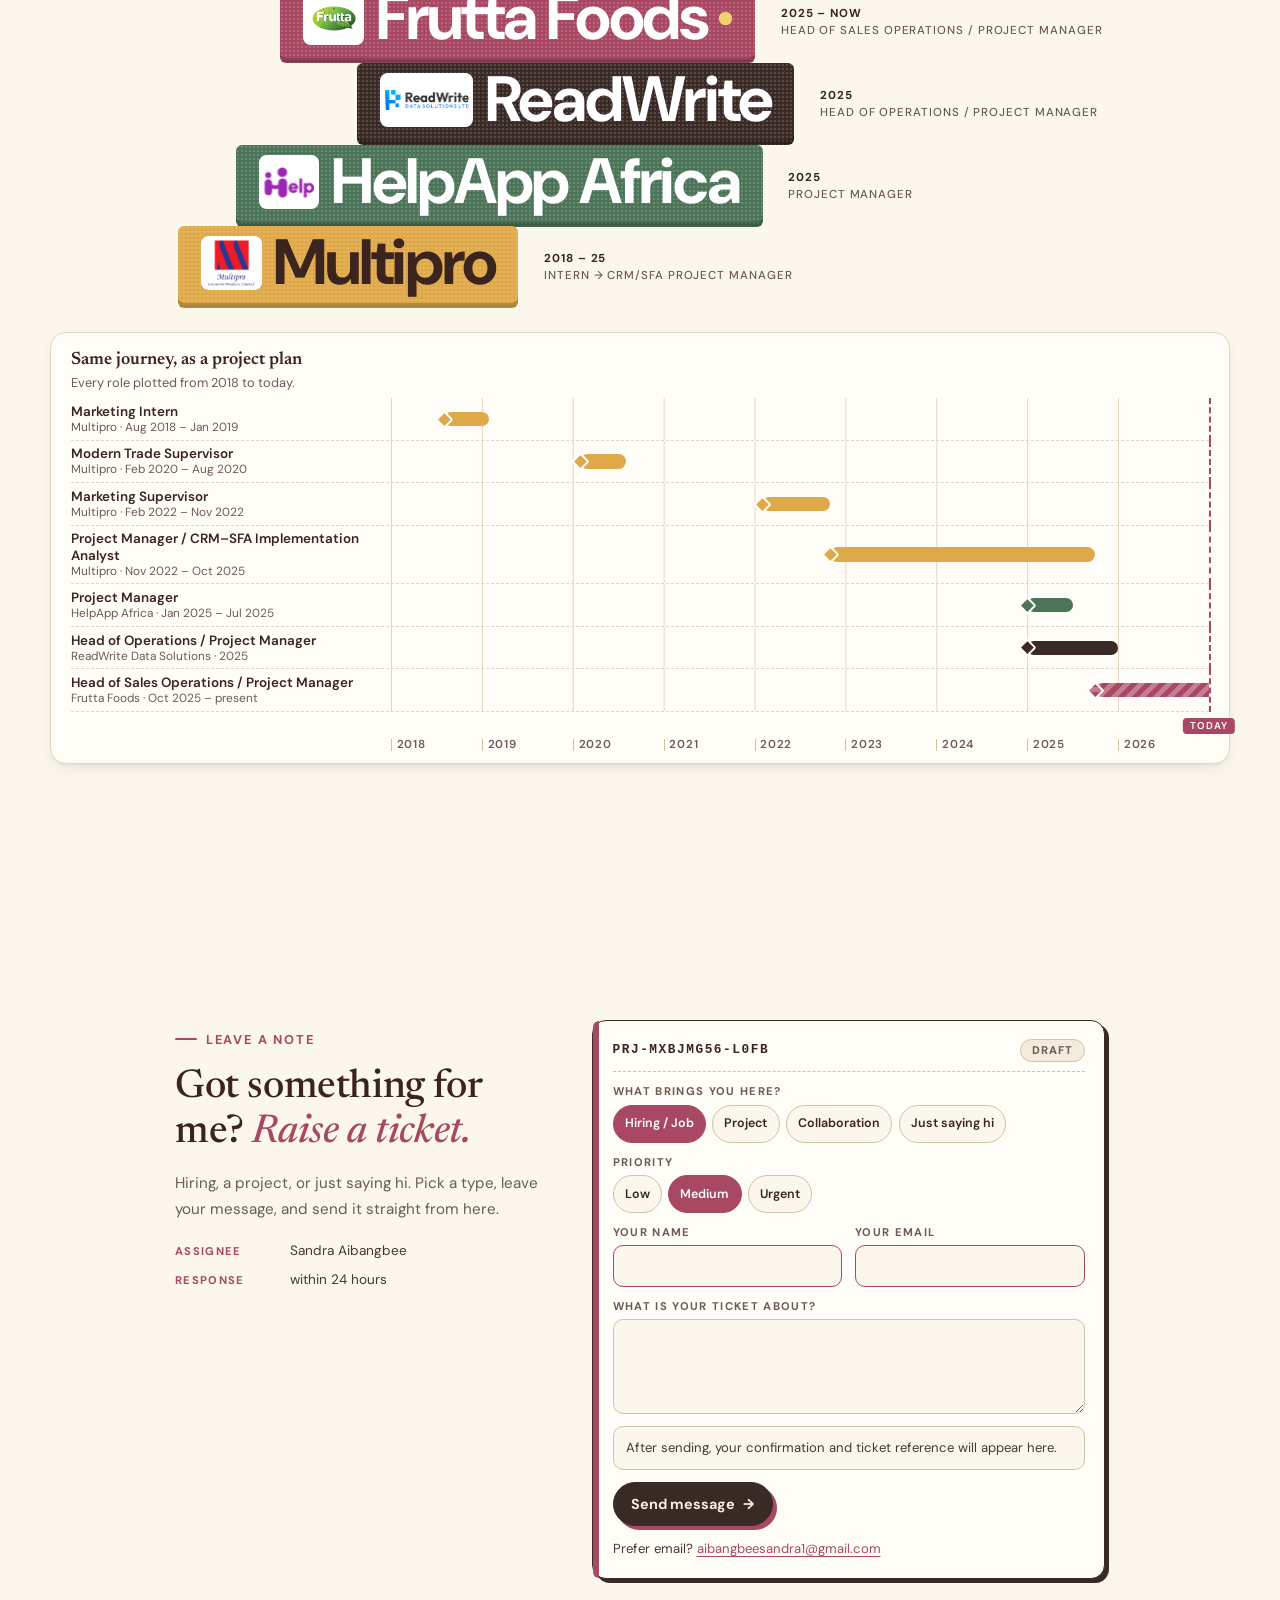
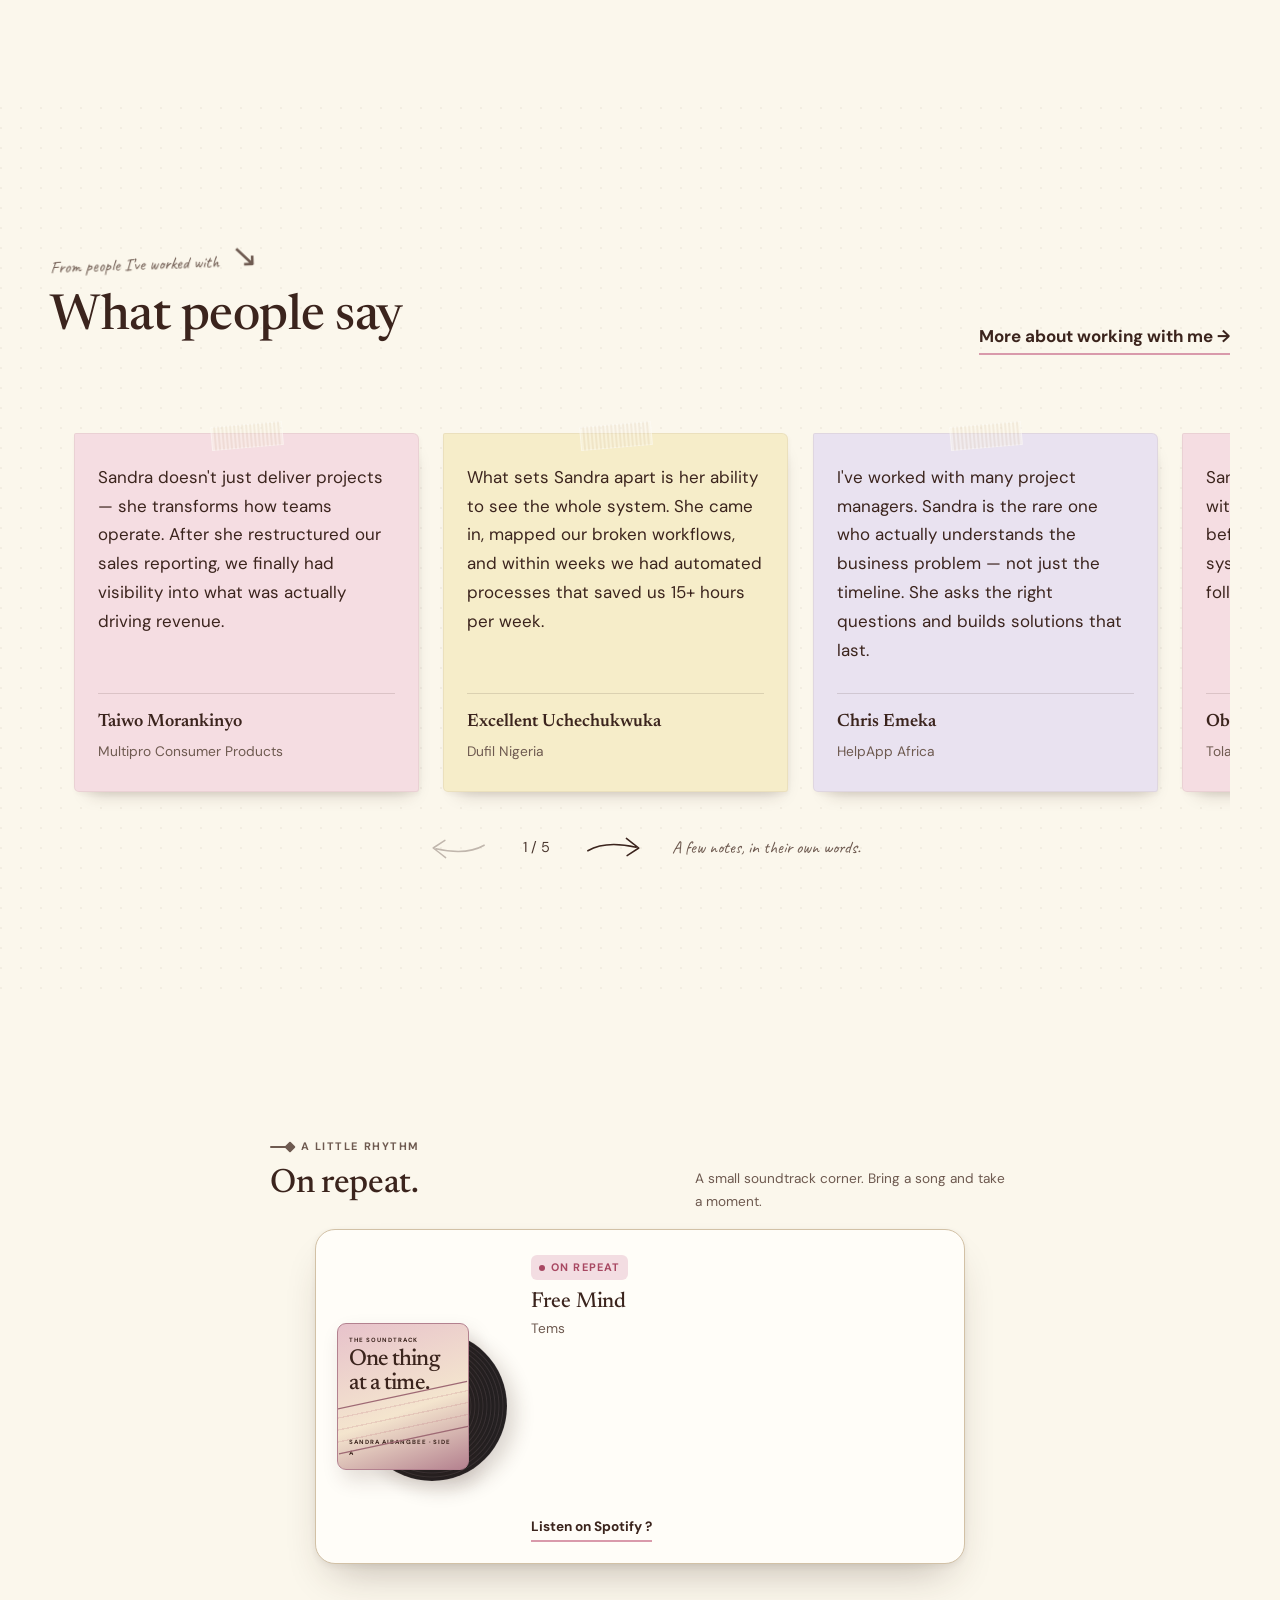
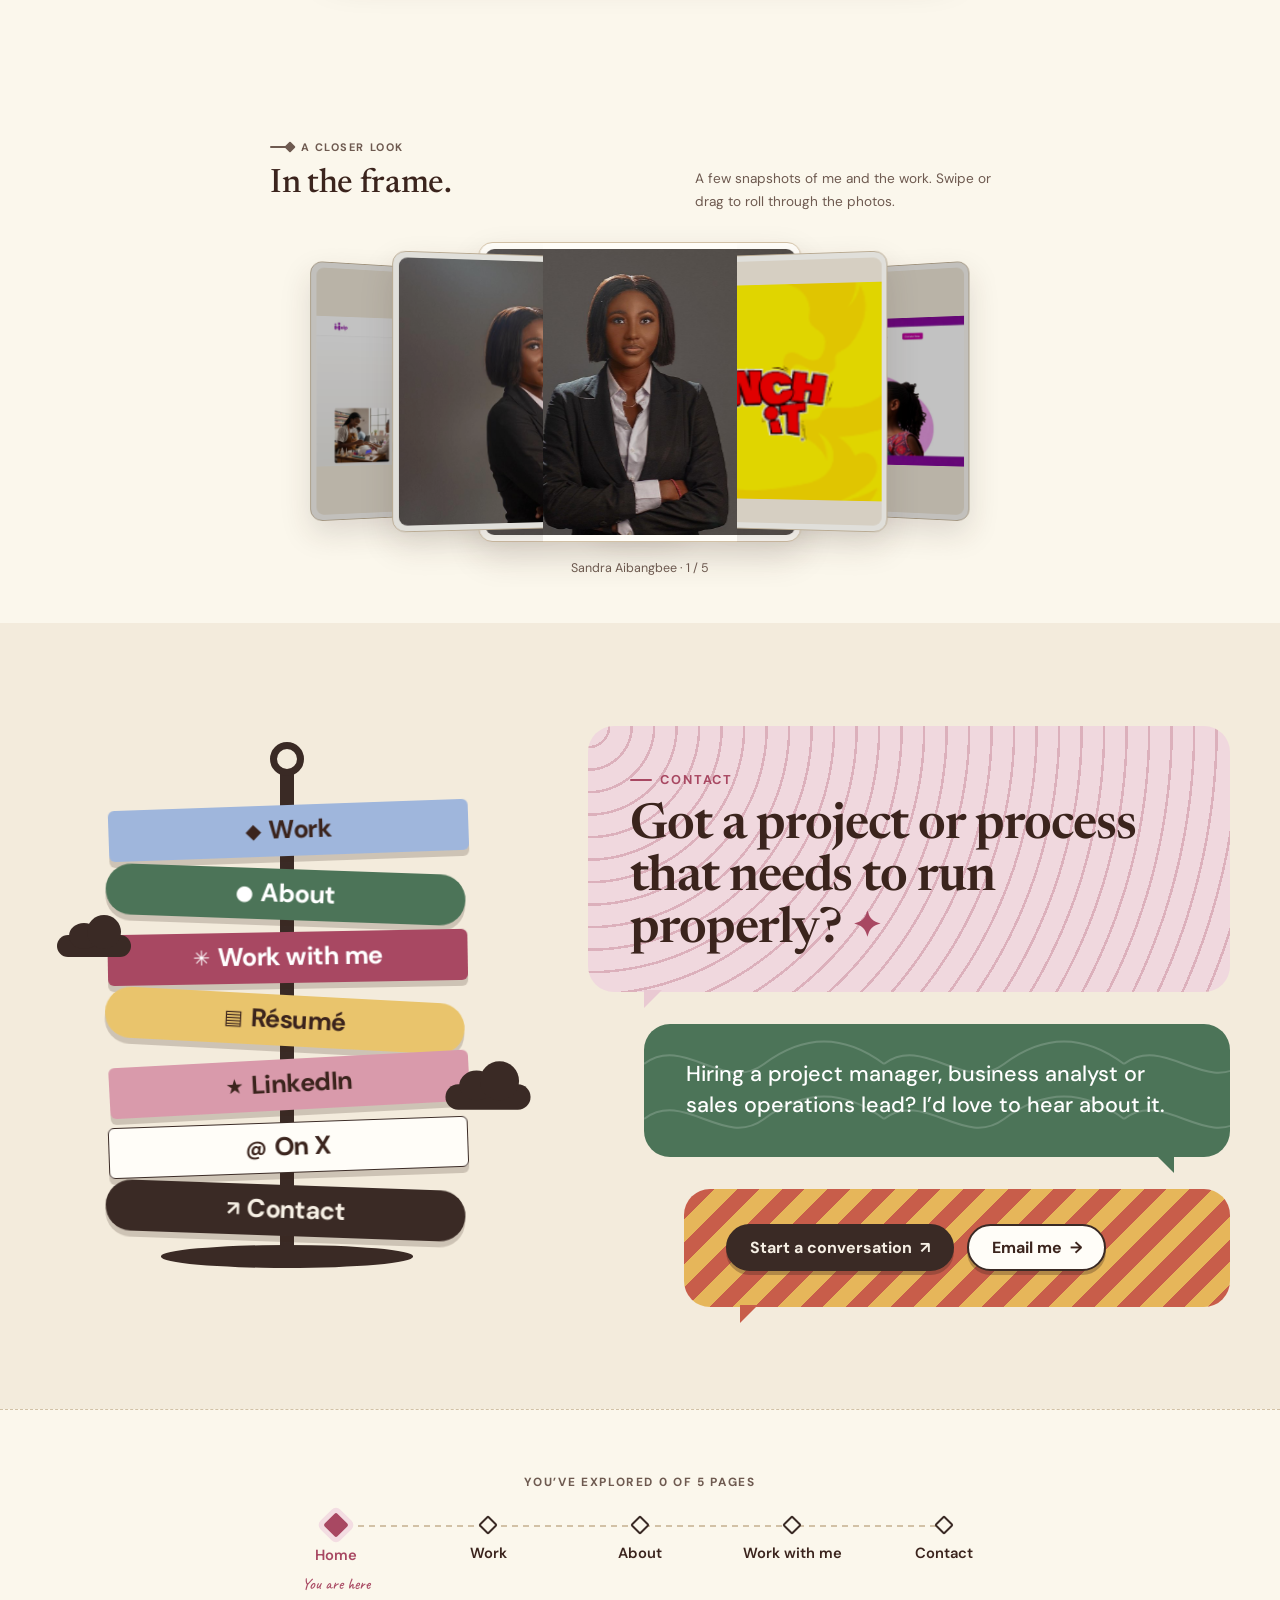
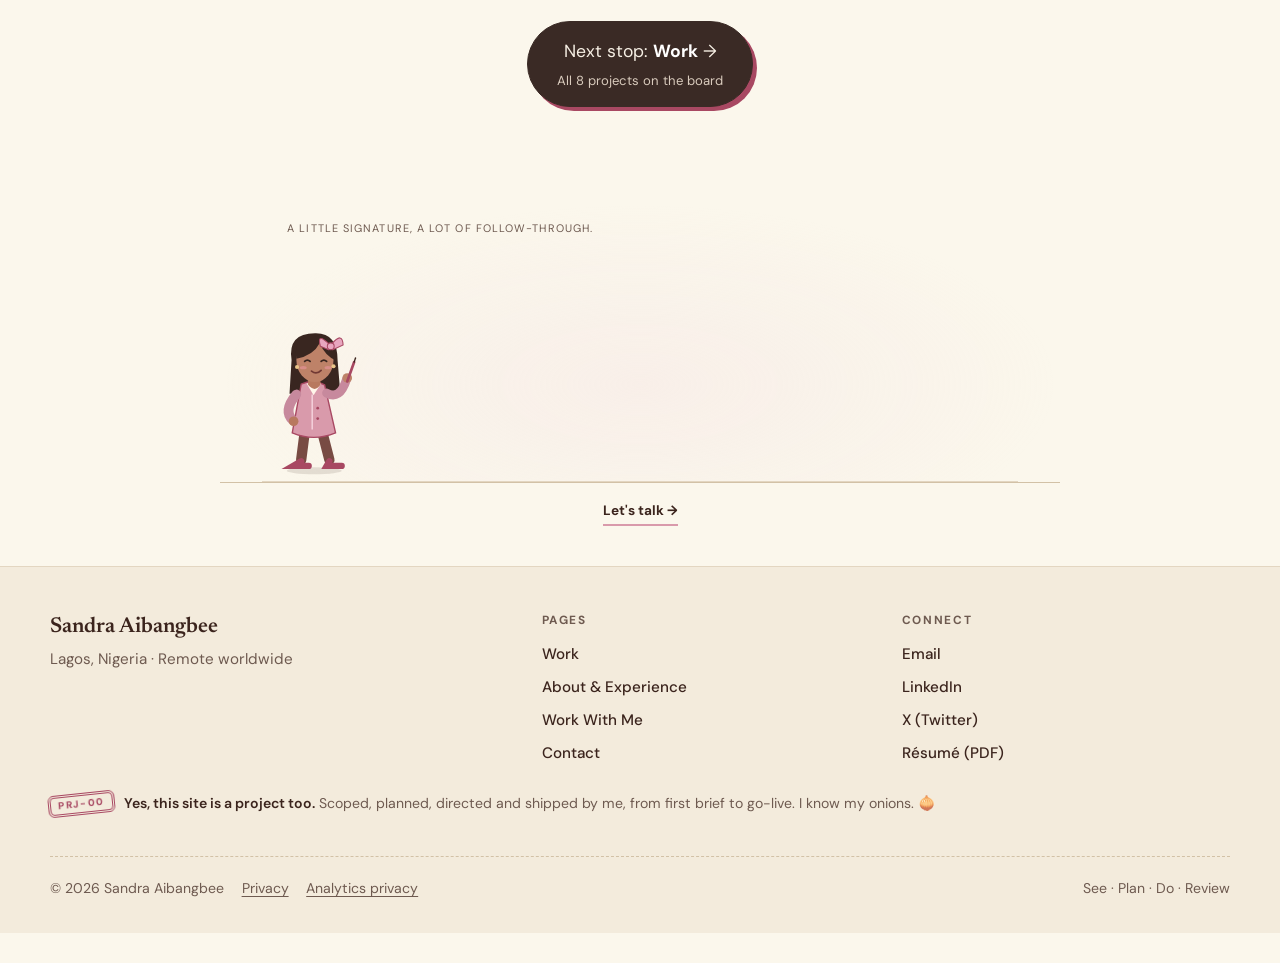
==== commit e9b006b9: "Add company logos to career bricks" ====
--- a/index.html
+++ b/index.html
@@ -30,7 +30,7 @@
   
   <link rel="preload" as="style" href="https://fonts.googleapis.com/css2?family=Caveat:wght@500&family=DM+Sans:opsz,wght@9..40,400;9..40,500;9..40,600;9..40,700&family=Newsreader:ital,opsz,wght@0,6..72,400;0,6..72,500;0,6..72,600;1,6..72,400&display=swap" onload="this.onload=null;this.rel='stylesheet'">
   <noscript><link rel="stylesheet" href="https://fonts.googleapis.com/css2?family=Caveat:wght@500&family=DM+Sans:opsz,wght@9..40,400;9..40,500;9..40,600;9..40,700&family=Newsreader:ital,opsz,wght@0,6..72,400;0,6..72,500;0,6..72,600;1,6..72,400&display=swap"></noscript>
-  <link rel="stylesheet" href="/css/styles.css?v=3037f1d747">
+  <link rel="stylesheet" href="/css/styles.css?v=1ca69a48e0">
   <link rel="stylesheet" href="/css/personality.css?v=adcc1a522b">
   <link rel="preload" as="image" href="/assets/images/sandra-hero.jpg">
 
@@ -451,10 +451,10 @@
         </header>
         <p class="bricks-note">Built brick by brick · 2018 → now</p>
         <ol class="brick-stack reveal" aria-label="Career, most recent first">
-          <li class="brick-row" style="--x:1.6em;--d:3;--r:-7deg"><span class="brick brick--rose">Frutta Foods<span class="brick-live" aria-hidden="true"></span></span><span class="brick-meta"><b>2025 – now</b>Head of Sales Operations / Project Manager</span></li>
-          <li class="brick-row" style="--x:2.8em;--d:2;--r:6deg"><span class="brick brick--cocoa">ReadWrite</span><span class="brick-meta"><b>2025</b>Head of Operations / Project Manager</span></li>
-          <li class="brick-row" style="--x:.9em;--d:1;--r:-5deg"><span class="brick brick--sage">HelpApp Africa</span><span class="brick-meta"><b>2025</b>Project Manager</span></li>
-          <li class="brick-row" style="--x:0em;--d:0;--r:4deg"><span class="brick brick--gold">Multipro</span><span class="brick-meta"><b>2018 – 25</b>Intern → CRM/SFA Project Manager</span></li>
+          <li class="brick-row" style="--x:1.6em;--d:3;--r:-7deg"><span class="brick brick--rose"><img class="career-logo career-logo--rose" src="/assets/images/logos/frutta-foods.png" width="360" height="214" alt="" loading="lazy" decoding="async">Frutta Foods<span class="brick-live" aria-hidden="true"></span></span><span class="brick-meta"><b>2025 – now</b>Head of Sales Operations / Project Manager</span></li>
+          <li class="brick-row" style="--x:2.8em;--d:2;--r:6deg"><span class="brick brick--cocoa"><img class="career-logo career-logo--cocoa" src="/assets/images/logos/readwrite-data-solutions.png" width="1370" height="315" alt="" loading="lazy" decoding="async">ReadWrite</span><span class="brick-meta"><b>2025</b>Head of Operations / Project Manager</span></li>
+          <li class="brick-row" style="--x:.9em;--d:1;--r:-5deg"><span class="brick brick--sage"><img class="career-logo career-logo--sage" src="/assets/images/logos/helpapp-africa.svg" width="97" height="77" alt="" loading="lazy" decoding="async">HelpApp Africa</span><span class="brick-meta"><b>2025</b>Project Manager</span></li>
+          <li class="brick-row" style="--x:0em;--d:0;--r:4deg"><span class="brick brick--gold"><img class="career-logo career-logo--gold" src="/assets/images/logos/multipro.png" width="225" height="221" alt="" loading="lazy" decoding="async">Multipro</span><span class="brick-meta"><b>2018 – 25</b>Intern → CRM/SFA Project Manager</span></li>
         </ol>
         <div class="roadmap reveal" data-roadmap>
           <p class="roadmap-title">Same journey, as a project plan <span>Every role plotted from 2018 to today.</span></p>
--- a/css/styles.css
+++ b/css/styles.css
@@ -2010,3 +2010,7 @@
 .ticket-sla { margin-top:1rem; gap:.35rem; }
 .ticket-sla li { font-size:.85rem; }
 @media(max-width:900px) { .ticket-section .ticket-grid { grid-template-columns:1fr; max-width:660px; } }
+/* Company logos sit alongside the readable career names. */
+.brick .career-logo { display:inline-block; flex:none; width:.95em; height:.85em; object-fit:contain; padding:.07em; border-radius:.12em; background:#fff; }
+.brick .career-logo--cocoa { width:1.45em; }
+@media(max-width:600px) { .brick-stack { font-size:clamp(1.45rem,6.4vw,2.4rem); } }
